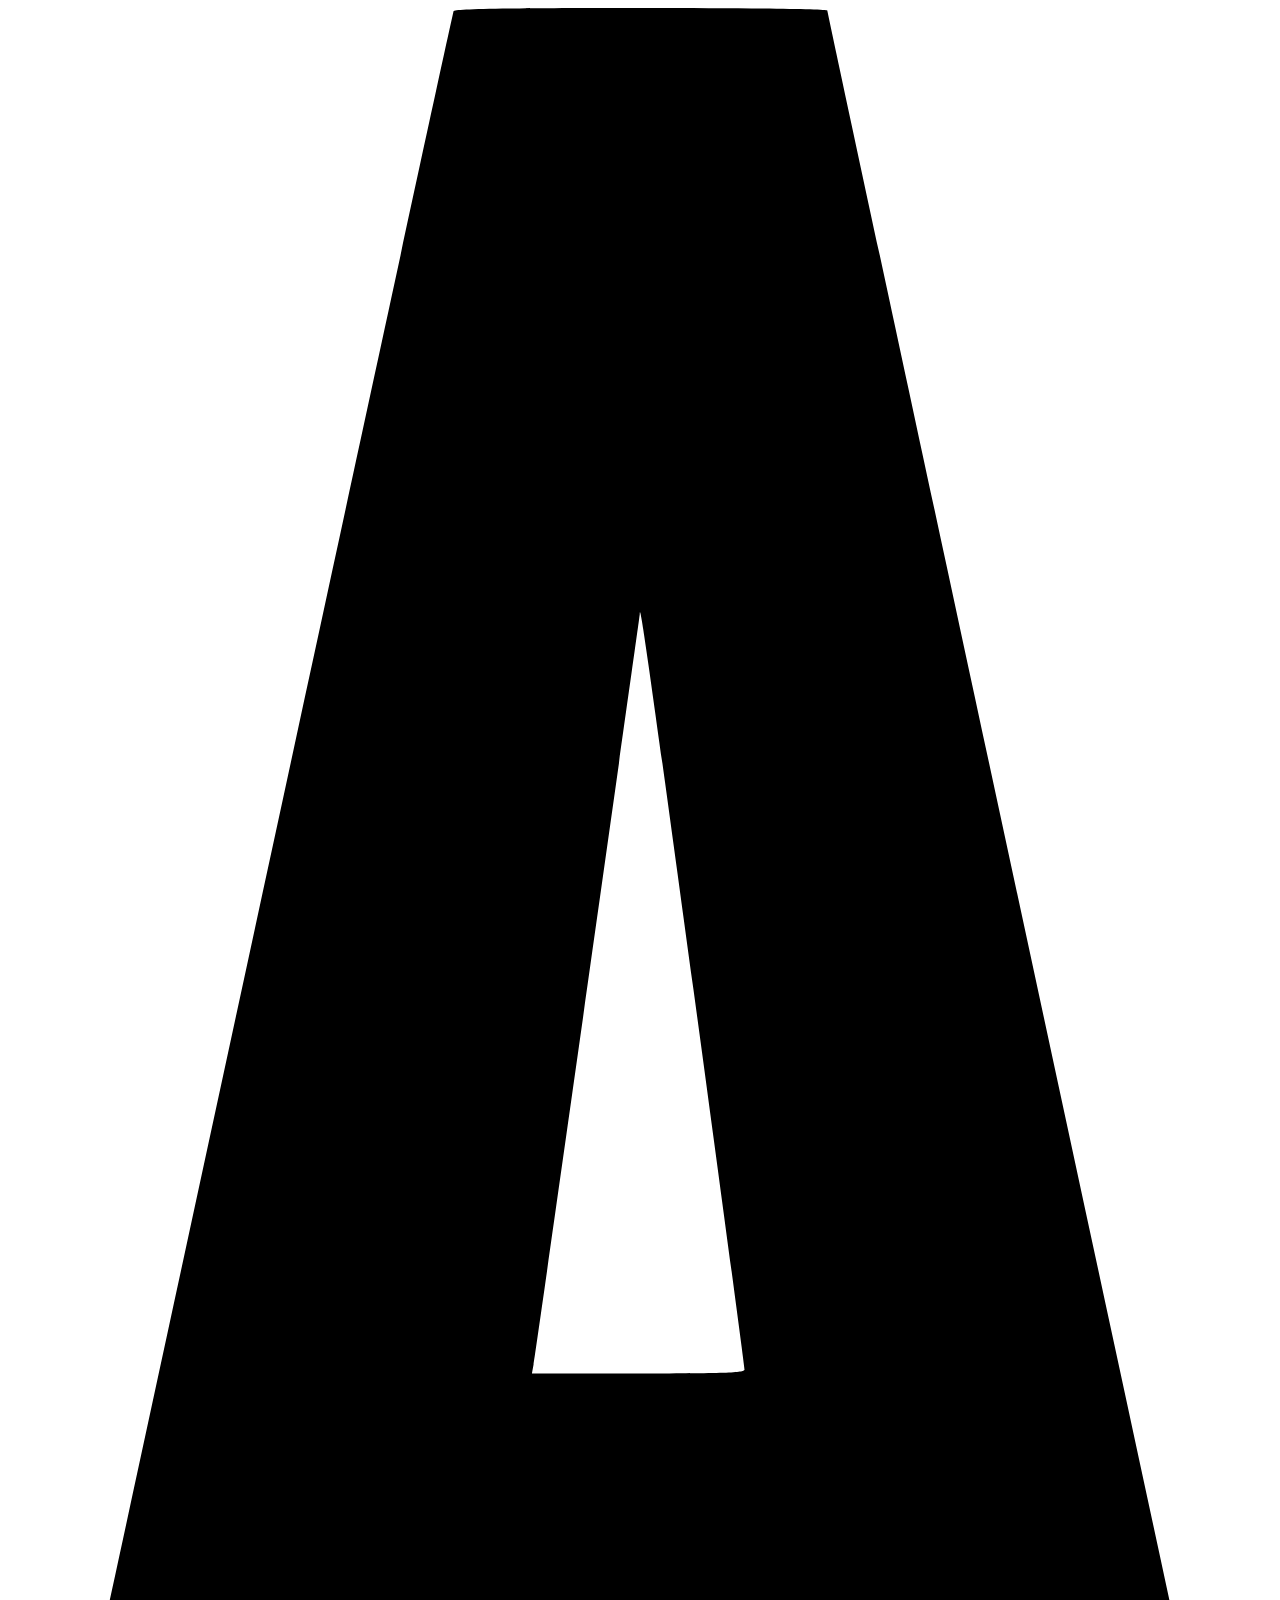
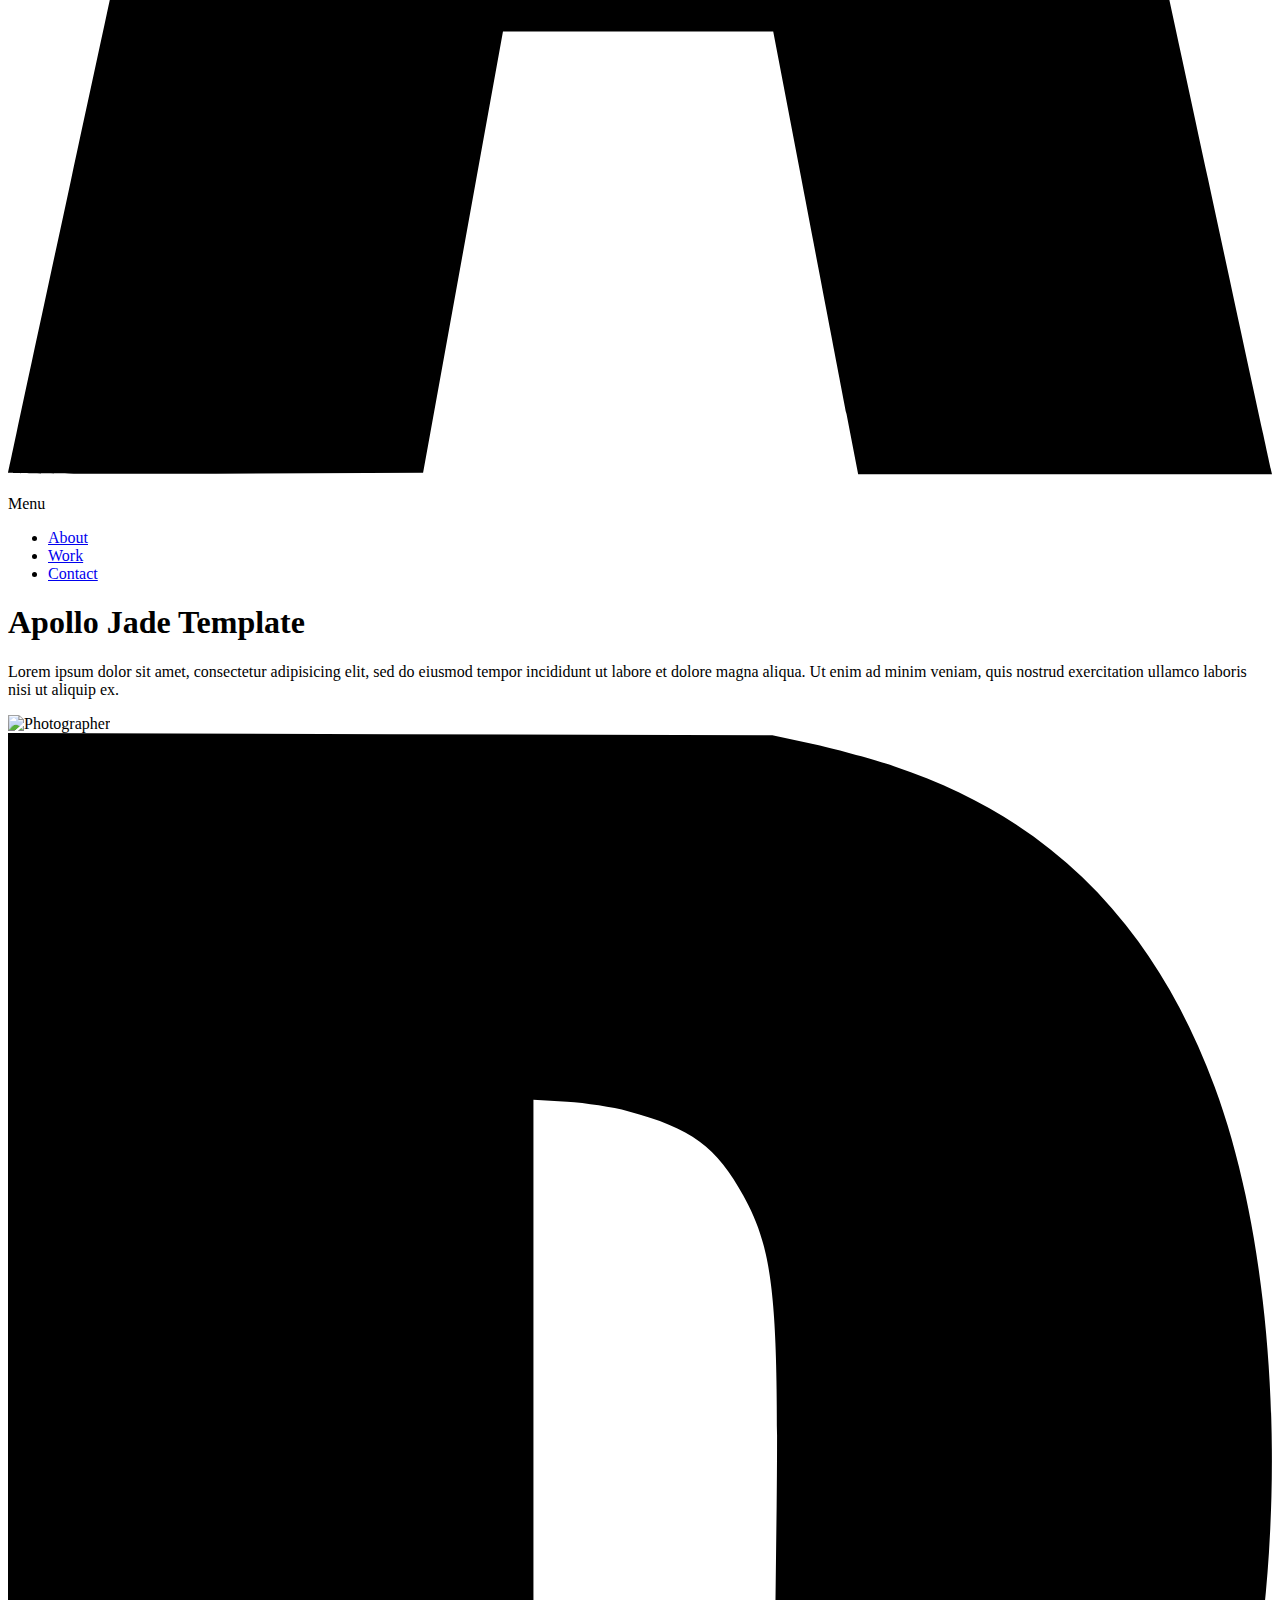
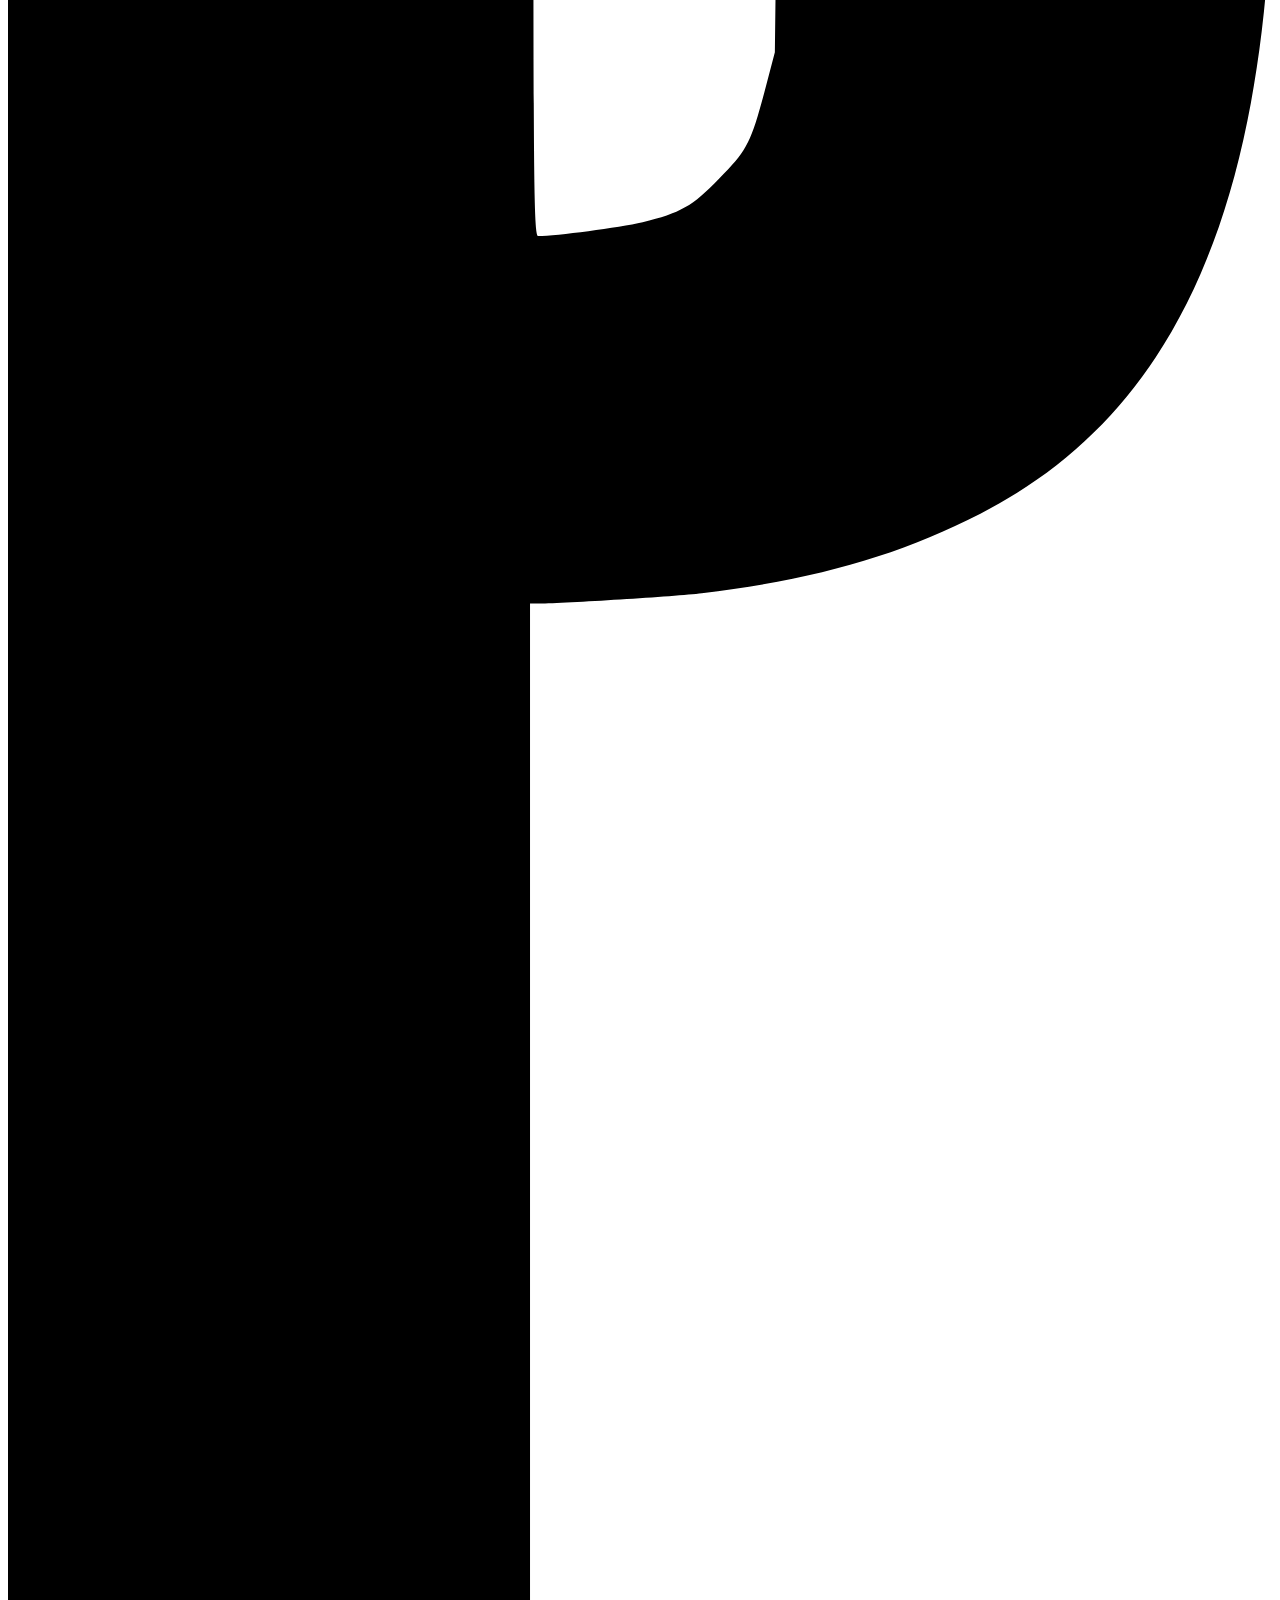
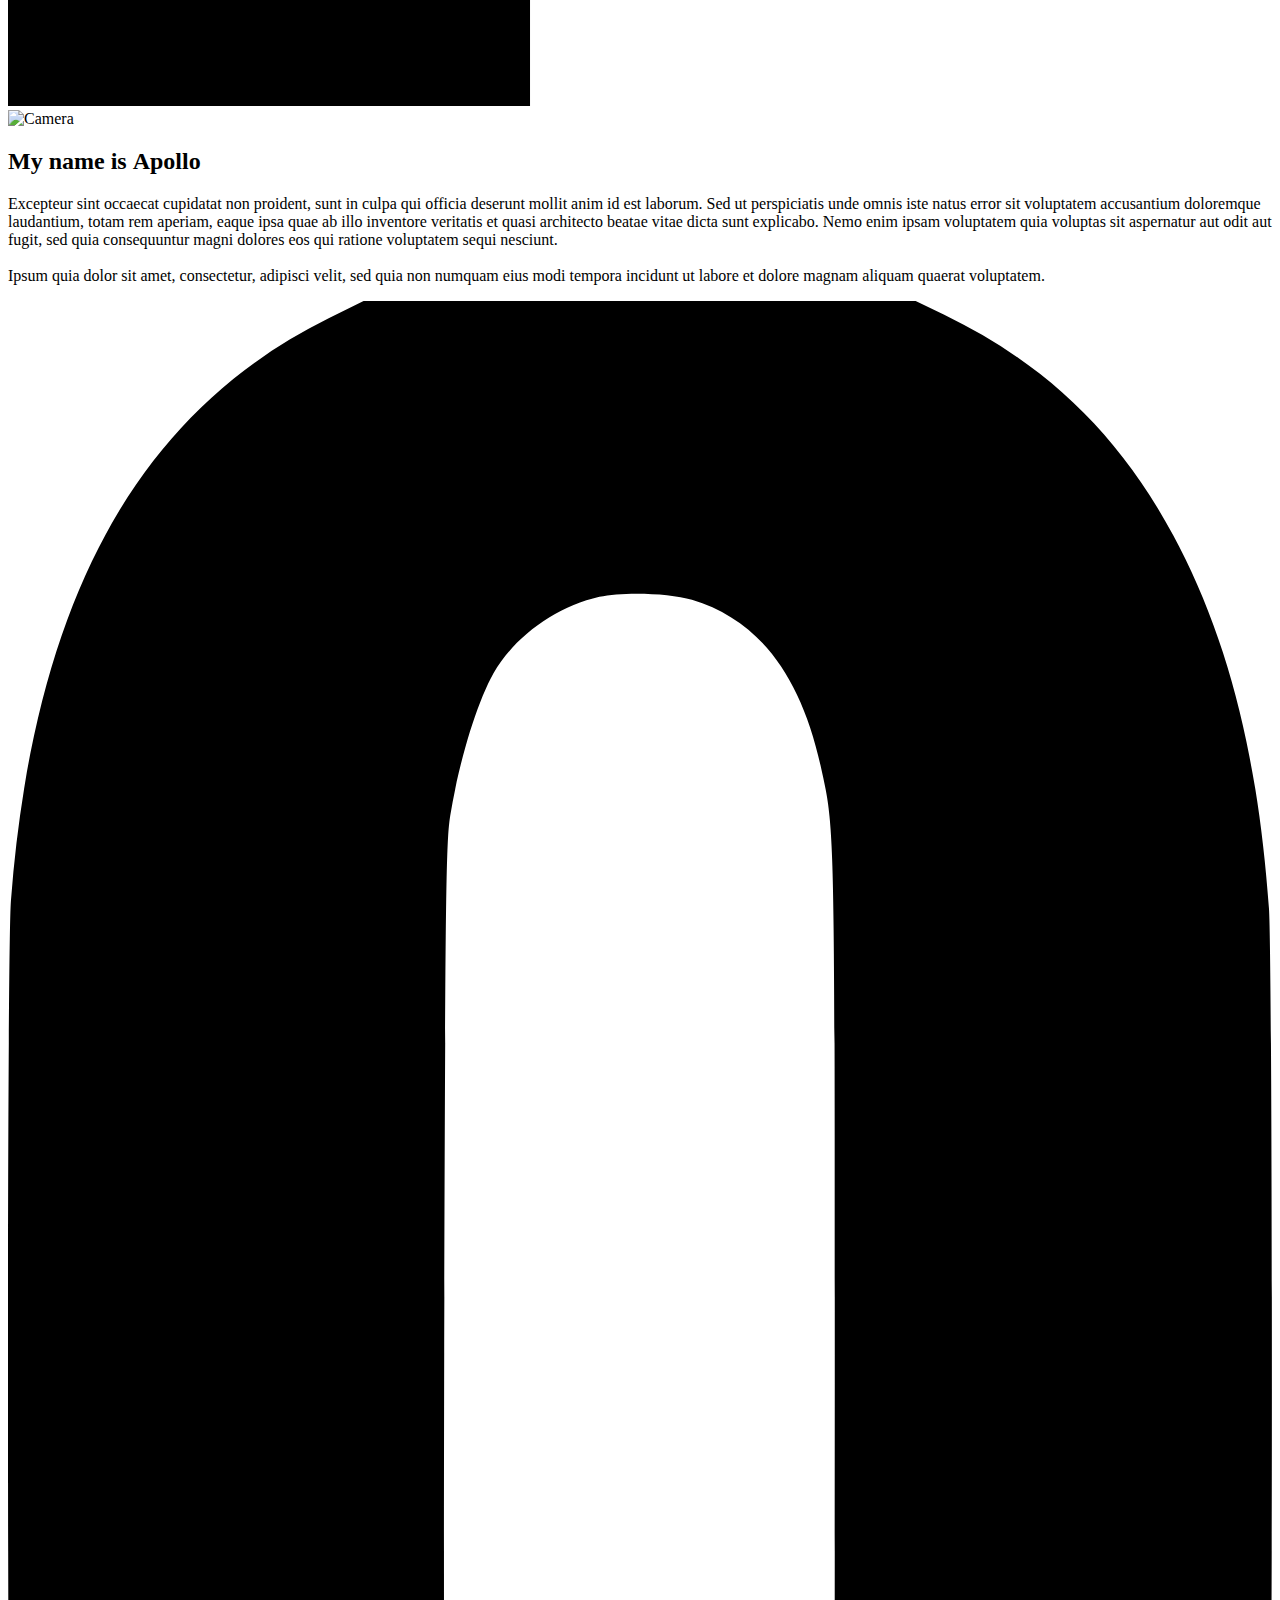
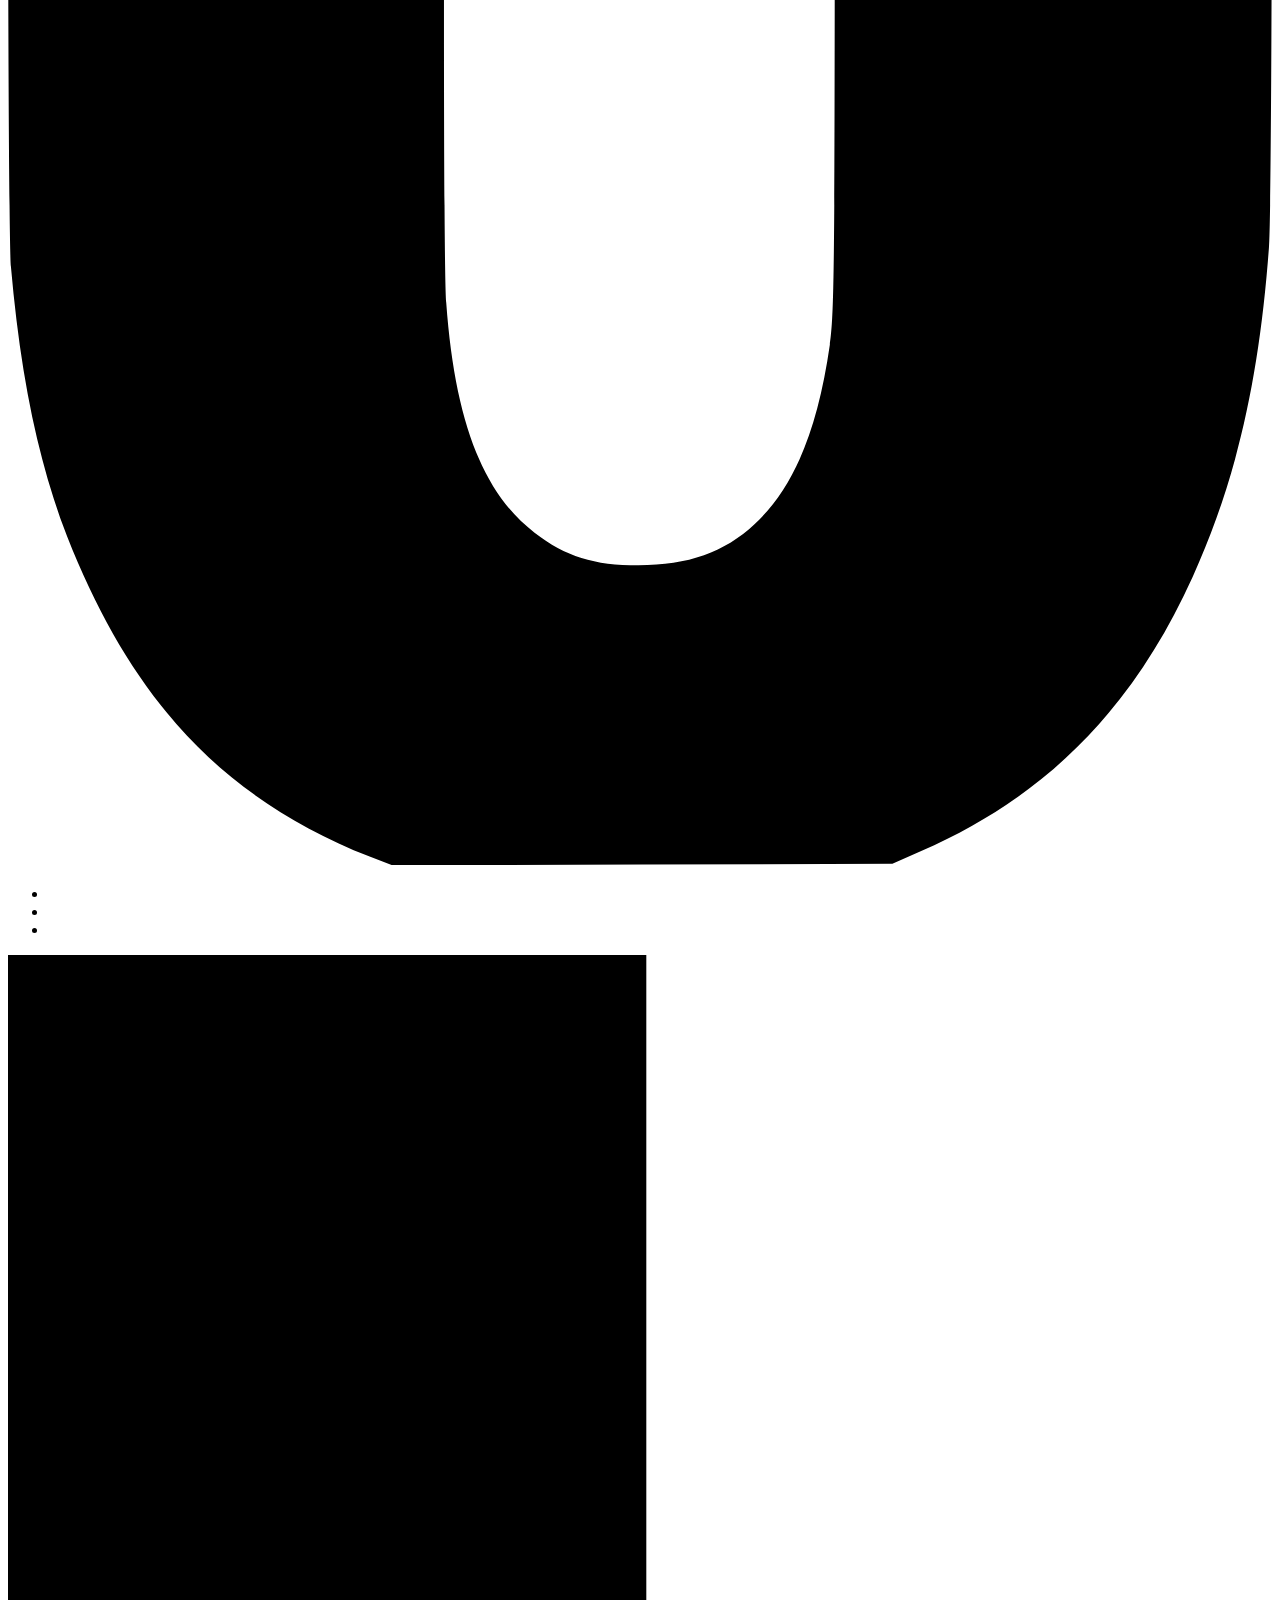
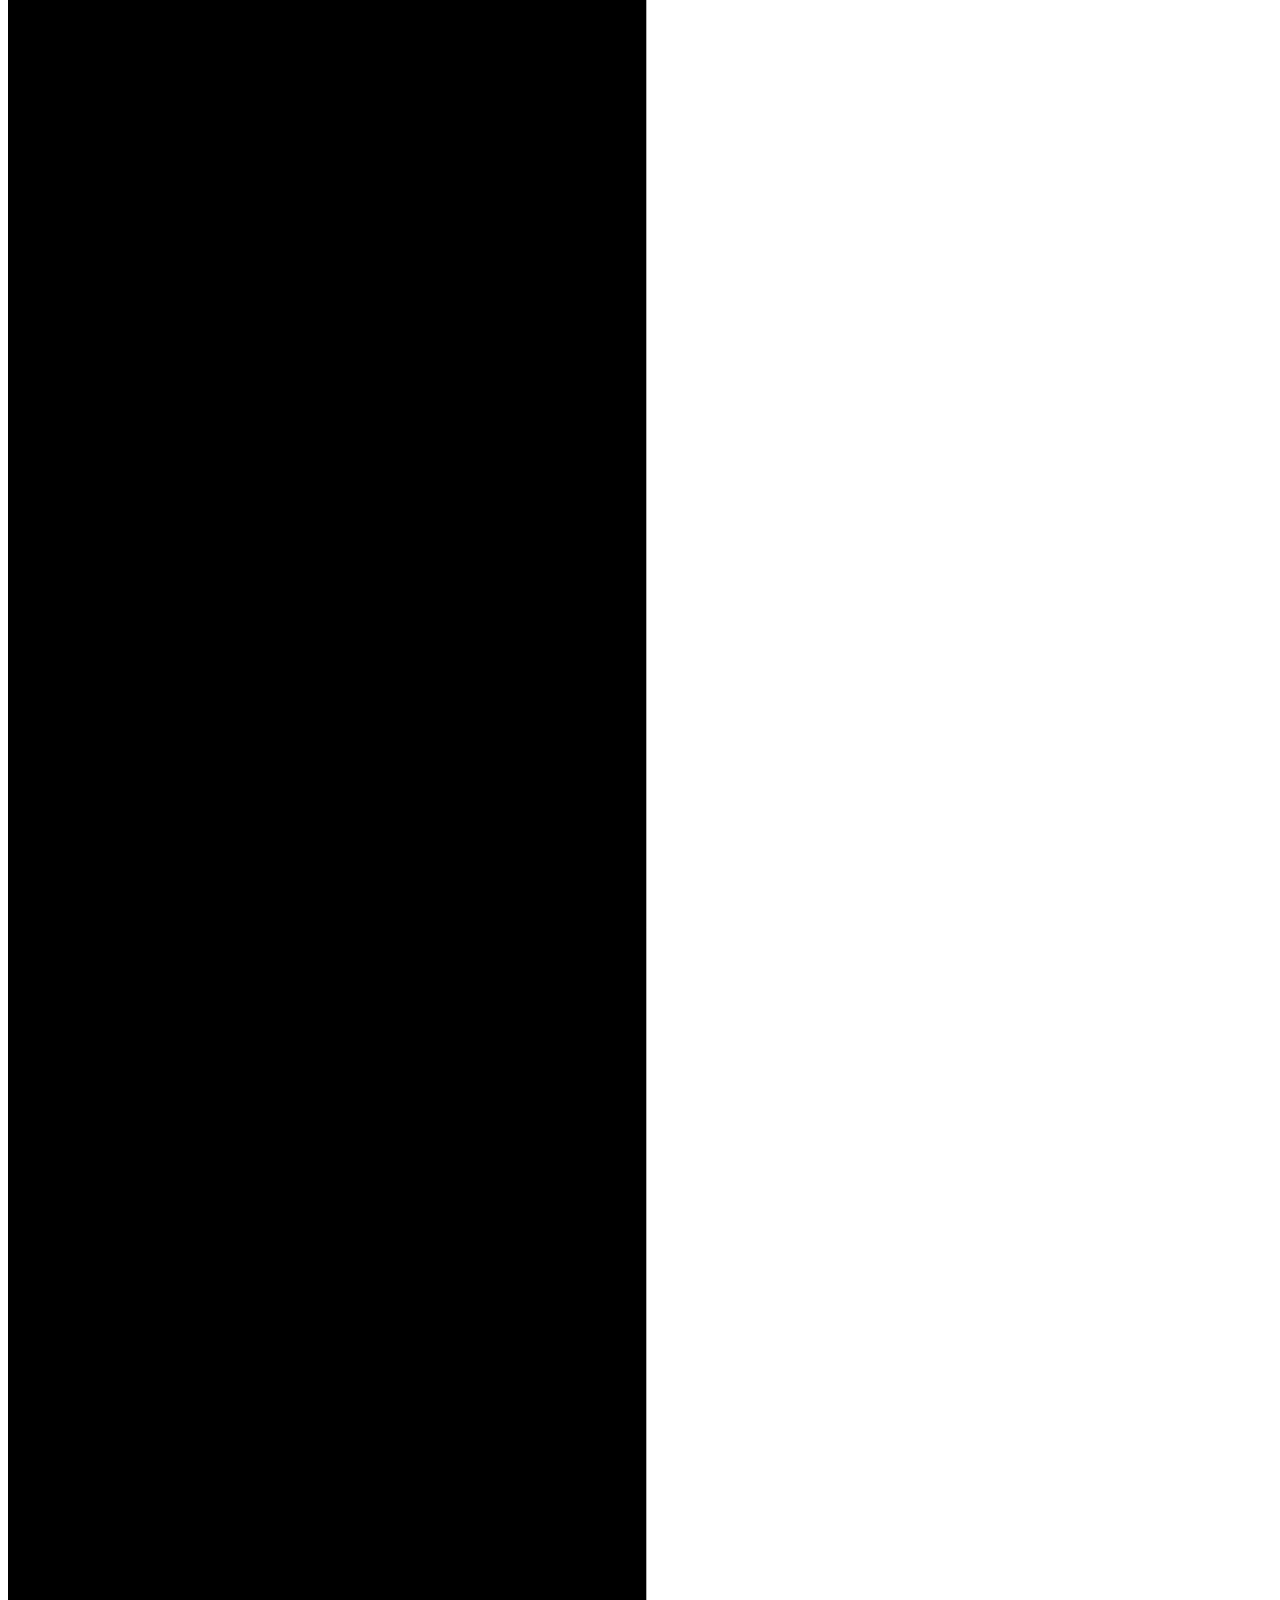
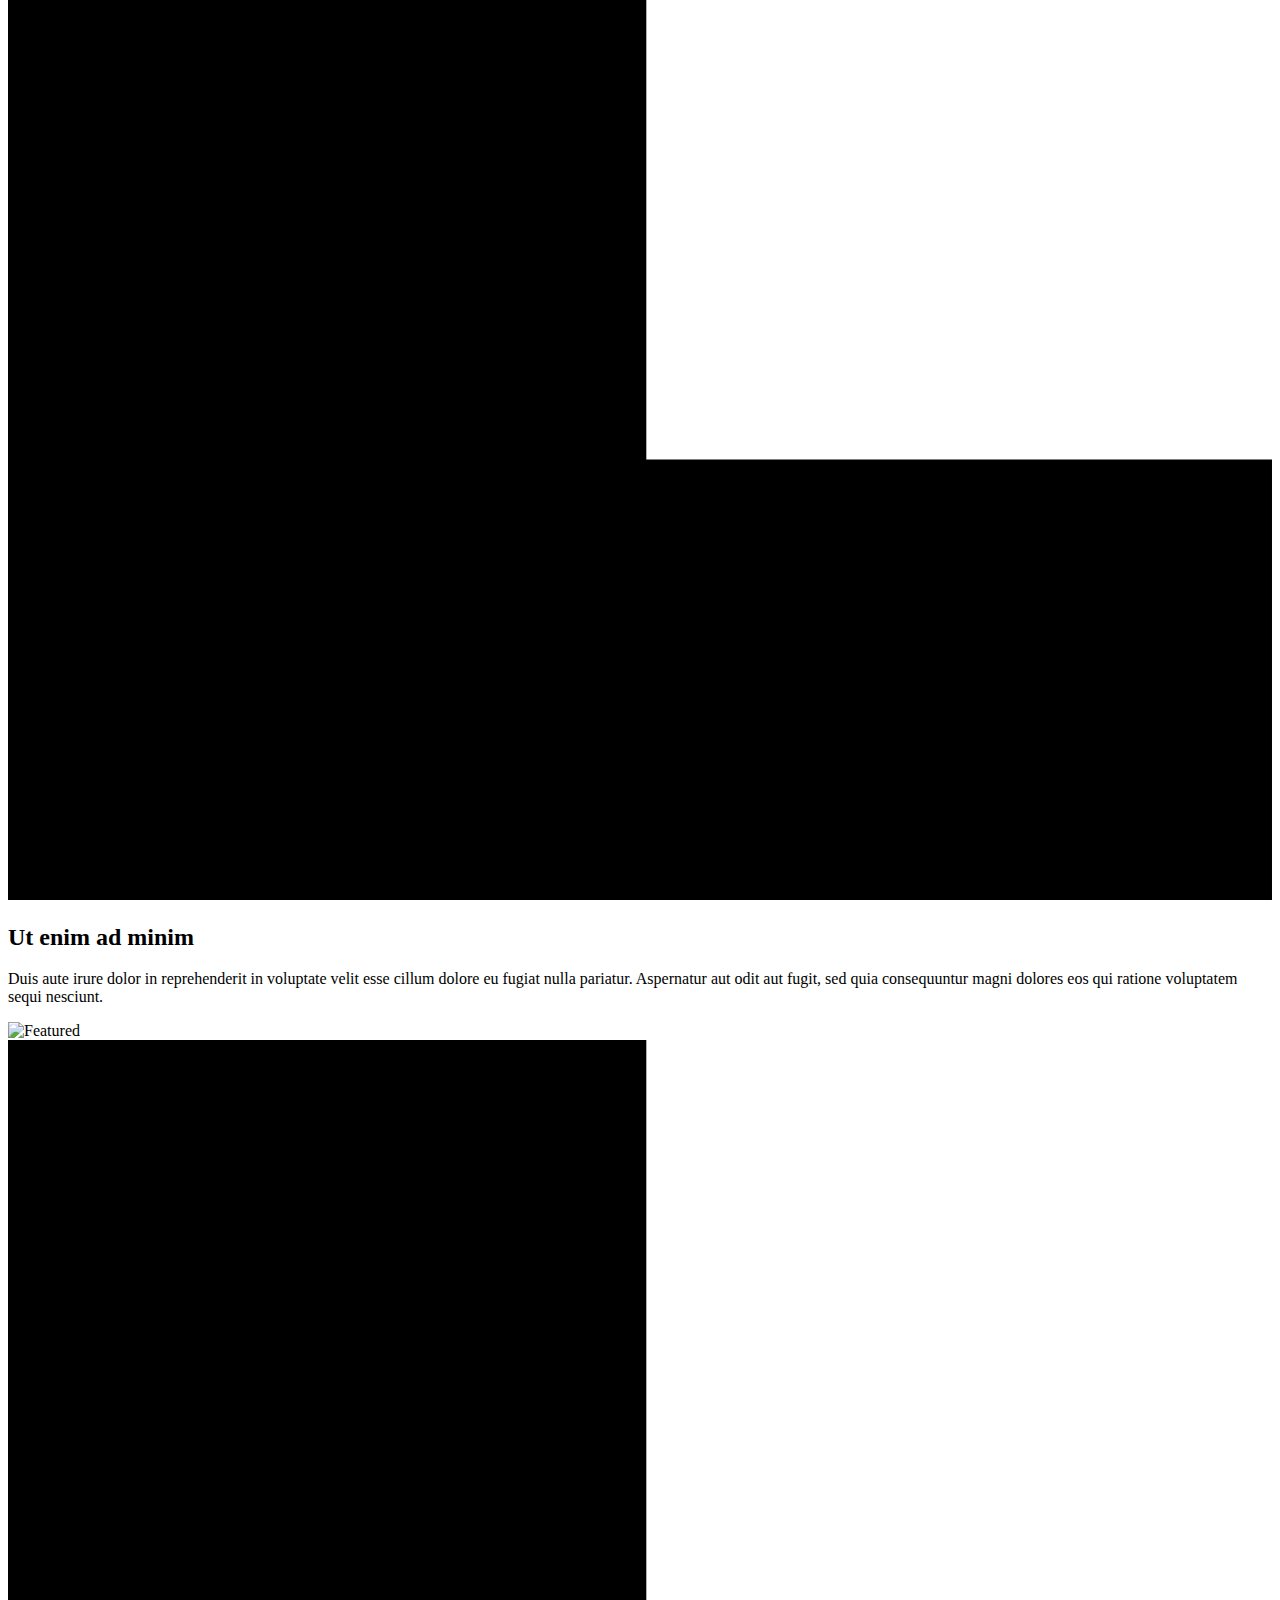
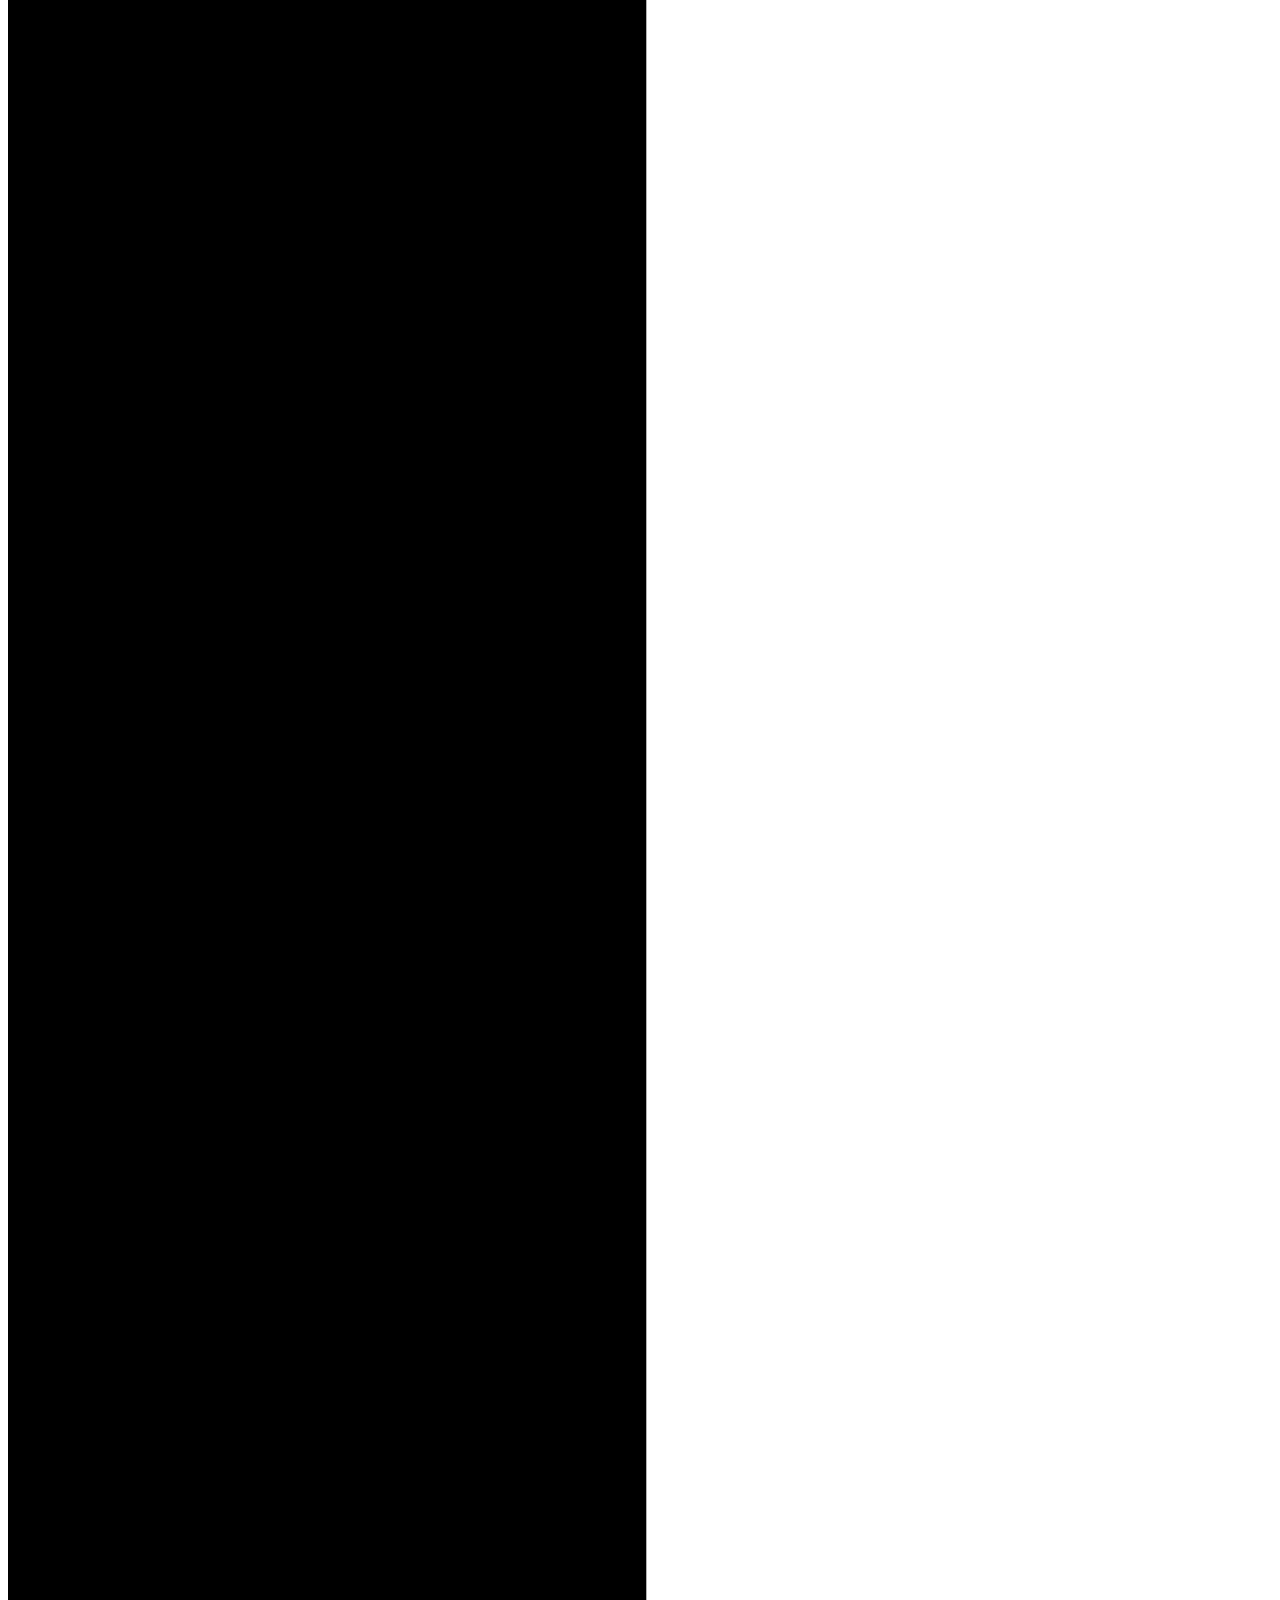
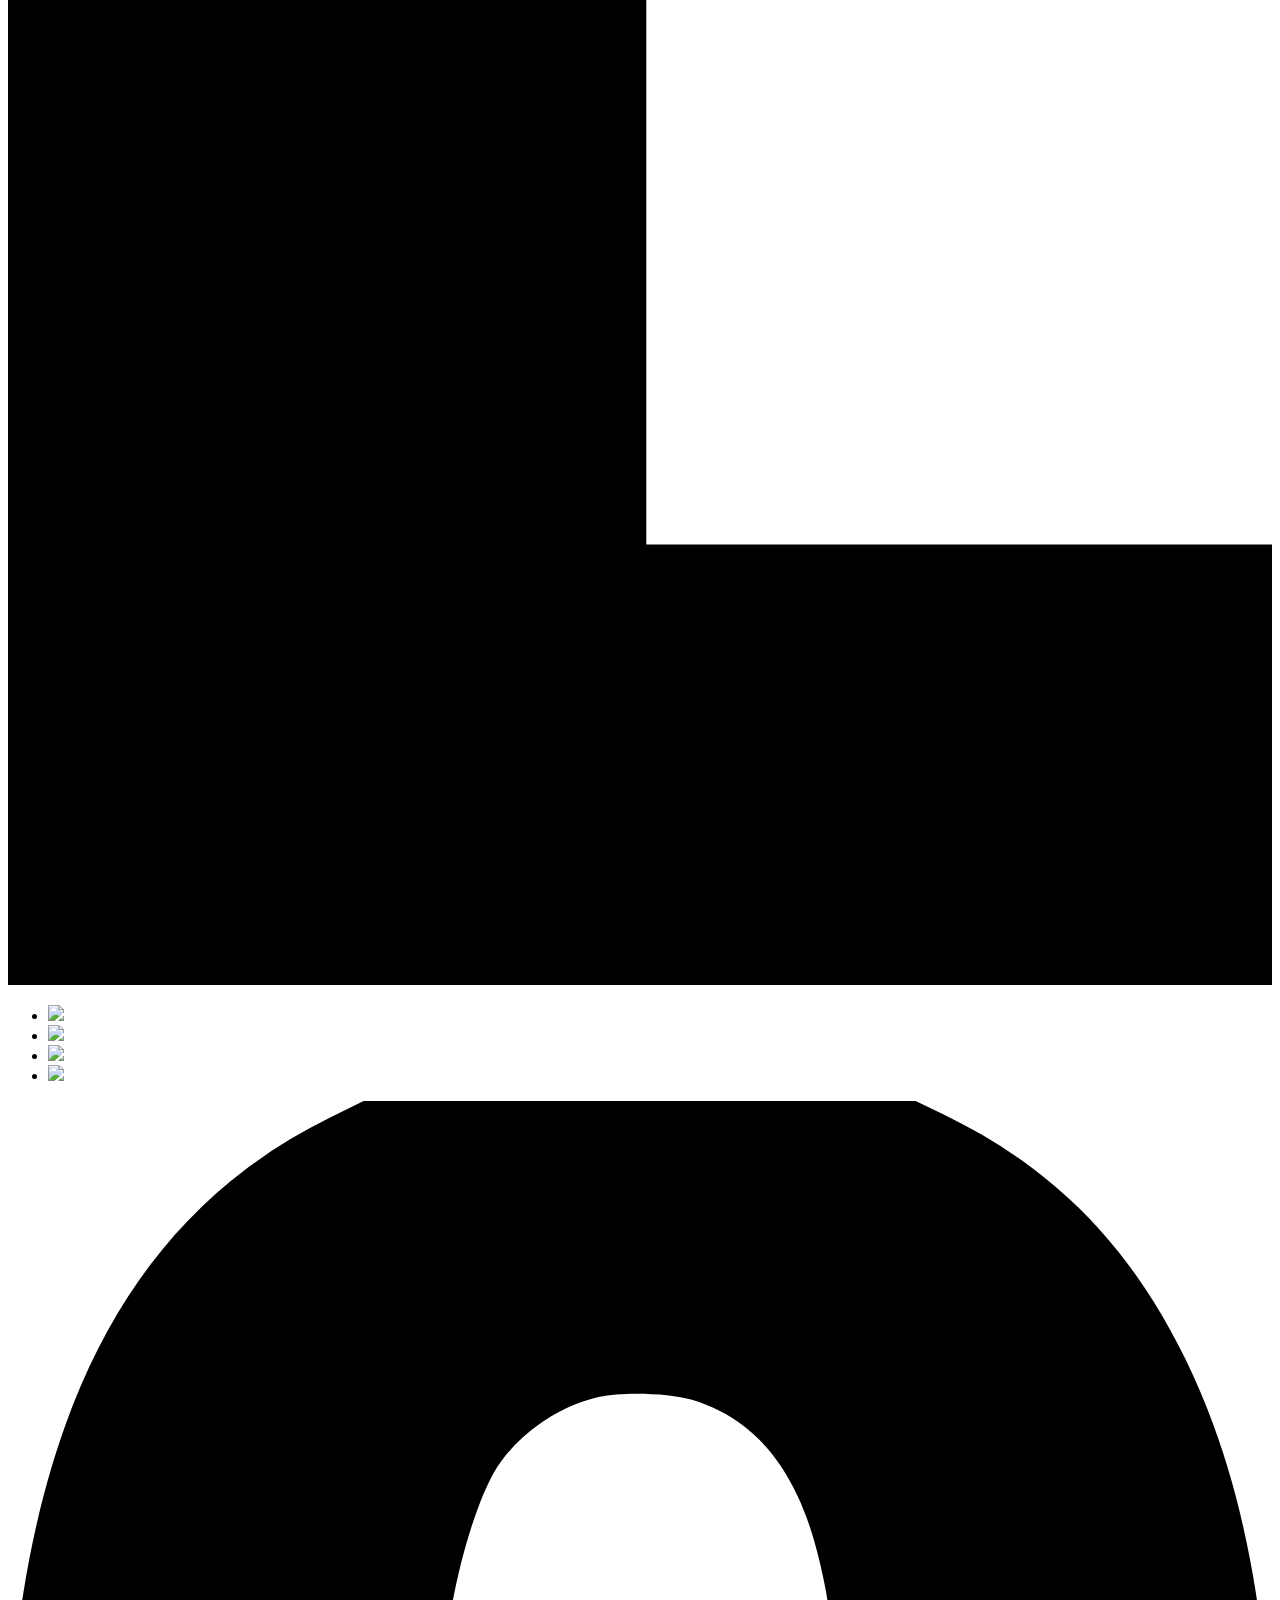
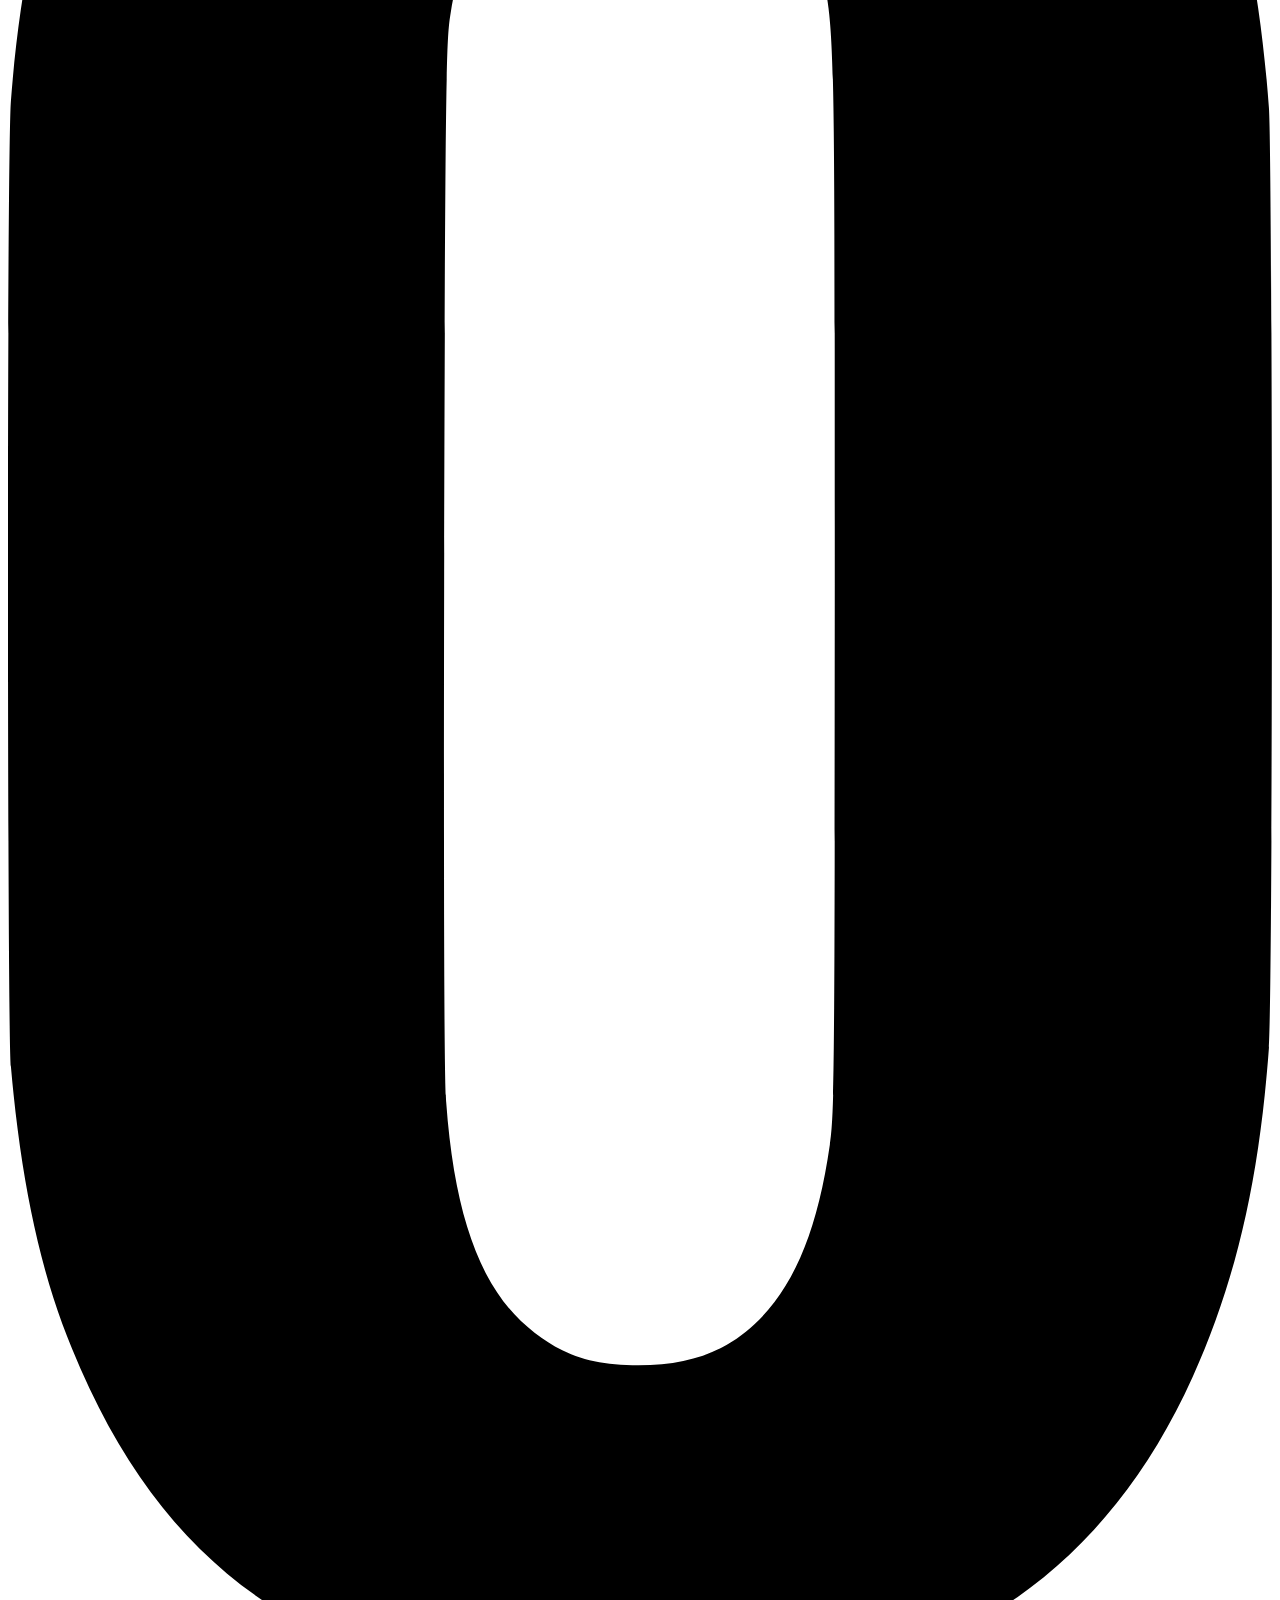
==== index.html @ 1ef811be "Add files via upload" ====
<!DOCTYPE html>
<html lang="en">
  <head>
    <title>Apollo</title>
    <meta charset="utf-8">
    <meta name="viewport" content="width=device-width, initial-scale=1">
    <meta http-equiv="X-UA-Compatible" content="IE=edge">
    <meta name="author" content="buckymaler.com">
    <link rel="stylesheet" href="assets/css/main.css">
  </head>
  <body>
    <section id="hero"><svg version="1.1" id="Layer_1" xmlns="http://www.w3.org/2000/svg" xmlns:xlink="http://www.w3.org/1999/xlink" x="0px" y="0px" viewBox="0 0 100 163.5" style="enable-background:new 0 0 100 163.5;" xml:space="preserve">
<g transform="translate(0.000000,749.000000) scale(0.100000,-0.100000)">
	<path d="M352.5,7487.4C351.4,7484.3,0,5858.4,0,5856.4c0-0.7,74-0.9,164.1-0.7l164.3,0.7l31.6,174.6l31.6,174.6h106.9h106.9l24.4-127.7c13.5-70.3,28.6-149.1,33.6-175l9.2-47.6h163.5H1000l-1.1,4.8c-2.8,11.1-350.7,1626.1-350.7,1627.9c0,1.1-61.1,2-147.3,2C384.8,7490,353.1,7489.3,352.5,7487.4z M542.3,6713.5c22.3-163.5,40.4-298.8,40.4-300.5c0-2.8-10.7-3.3-84-3.3h-84.2l1.3,7.2c2.2,12.7,84,590.8,84,593.4C499.8,7022.7,507,6971.7,542.3,6713.5z"/>
</g>
</svg>
      <header>
        <div class="nav-toggle">
          <p>Menu</p><span></span>
        </div>
        <ul class="nav">
          <li><a href="#about">About</a></li>
          <li><a href="#full-slide">Work</a></li>
          <li><a href="#contact">Contact</a></li>
        </ul>
      </header>
      <div class="wrapper">
        <div class="welcome">
          <h1><strong>Apollo</strong> Jade Template</h1>
          <p>Lorem ipsum dolor sit amet, consectetur adipisicing elit, sed do eiusmod tempor incididunt ut labore et dolore magna aliqua. Ut enim ad minim veniam, quis nostrud exercitation ullamco laboris nisi ut aliquip ex.</p>
        </div>
        <div class="photographer"><img src="assets/img/hero.png" alt="Photographer"></div>
      </div>
    </section>
    <section id="about"><svg version="1.1" id="Layer_1" xmlns="http://www.w3.org/2000/svg" xmlns:xlink="http://www.w3.org/1999/xlink" x="0px" y="0px" viewBox="0 0 100 203.6" style="enable-background:new 0 0 100 203.6;" xml:space="preserve">
<g transform="translate(0.000000,749.000000) scale(0.100000,-0.100000)">
	<path d="M0,6471.9V5454.2h206.5h206.5v436.2v436.2h7.6c19.8,0.3,107.9,5.7,128.3,8.2c90.2,10.9,154.9,29.4,220.4,62.8c141.1,72.6,213.3,213.3,228.3,444.1c8.7,135.3-7.3,272.3-42.9,368.3c-48.6,130.5-131,212.8-253.8,253.8c-15.5,5.2-43.5,12.8-62.2,17.1l-34,7.3l-302.2,0.8L0,7490V6471.9z M490.5,7190.8c51.1-13.6,71.2-28.8,92.9-69.8c22.3-41.9,26.4-81.5,24.7-243.2l-1.4-115l-8.4-32.1c-10.9-40.5-13.6-45.4-35.6-67.9c-21.2-22-30.7-27.4-60.6-34.5c-18.8-4.3-68.2-10.9-82.6-10.9c-3.3,0-3.8,44-3.8,291.1v291.3l26.6-1.6C456.8,7197.3,478.6,7194,490.5,7190.8z"/>
</g>
</svg>
      <div class="wrapper">
        <div class="camera"><img src="assets/img/camera.png" alt="Camera"></div>
        <div class="blurb">
          <h2>My name is <strong>Apollo</strong></h2>
          <p>Excepteur sint occaecat cupidatat non proident, sunt in culpa qui officia deserunt mollit anim id est laborum. Sed ut perspiciatis unde omnis iste natus error sit voluptatem accusantium doloremque laudantium, totam rem aperiam, eaque ipsa quae ab illo inventore veritatis et quasi architecto beatae vitae dicta sunt explicabo. Nemo enim ipsam voluptatem quia voluptas sit aspernatur aut odit aut fugit, sed quia consequuntur magni dolores eos qui ratione voluptatem sequi nesciunt.<br><br>Ipsum quia dolor sit amet, consectetur, adipisci velit, sed quia non numquam eius modi tempora incidunt ut labore et dolore magnam aliquam quaerat voluptatem.</p>
          <div class="social"><a href="#"><i class="icon-facebook"></i></a><a href="#"><i class="icon-instagram"></i></a><a href="#"><i class="icon-twitter"></i></a><a href="#"><i class="icon-pinterest-p"></i></a></div>
        </div>
      </div>
    </section>
    <section id="full-slide"><svg version="1.1" id="Layer_1" xmlns="http://www.w3.org/2000/svg" xmlns:xlink="http://www.w3.org/1999/xlink" x="0px" y="0px" viewBox="0 0 100 171.2" style="enable-background:new 0 0 100 171.2;" xml:space="preserve">
<g transform="translate(0.000000,750.000000) scale(0.100000,-0.100000)">
	<path d="M253.7,7486.3c-151.6-74.7-233.3-224.4-251.4-460.9c-3.2-41.5-3-726.7,0-763.9c7.5-86.3,21.9-155.7,44.5-213.7c51.4-130.6,124.4-207.8,239.3-253.2l17.8-6.8l197.9,0.5l197.9,0.7l22.8,10c98.4,42.7,167.6,112.8,214.8,217.1c34.2,75.6,52.5,154.8,60.3,260.3c3.2,42,3,700.9,0,743.1c-8.2,113.2-29.2,200.4-66,276.2c-44.1,90.4-104.6,151.6-190.9,193.4l-22.8,11H499.8H281.5L253.7,7486.3zM541.1,7263.7c52.3-15.8,85.6-58.7,101.8-131.3c11.4-51.6,11.2-43.8,11.2-488.6c0-384-0.2-418.7-3.9-444.3c-9.8-68.3-28.5-112.8-59.4-141.8c-24-22.4-52.5-32.6-92-32.6c-35.2,0-57.5,6.8-82.2,25.8c-40.9,30.8-63.2,89-69.9,182c-1.6,21.7-2.1,171.2-1.6,434.9c0.9,362.1,1.4,404.1,4.8,425.1c7.1,43.4,21,89,34.2,112.6c16.4,28.8,49.5,52.7,83.8,60.5C486.3,7270.1,523.3,7269,541.1,7263.7z"/>
</g>
</svg>
      <ul class="banner">
        <li class="active"></li>
        <li></li>
        <li></li>
      </ul><i class="icon-chevron-thin-left prev"></i><i class="icon-chevron-thin-right next"></i>
    </section>
    <section id="featured"><svg version="1.1" id="Layer_1" xmlns="http://www.w3.org/2000/svg" xmlns:xlink="http://www.w3.org/1999/xlink" x="0px" y="0px" viewBox="0 0 100 248.8" style="enable-background:new 0 0 100 248.8;" xml:space="preserve">
<g transform="translate(0.000000,749.000000) scale(0.100000,-0.100000)">
	<path d="M0,6245.8V5001.6h500h500V5176v174.4H752.5H505v1069.8V7490H252.5H0V6245.8z"/>
</g>
</svg>
      <div class="wrapper">
        <div class="blurb">
          <h2><strong>Ut enim</strong> ad minim</h2>
          <p>Duis aute irure dolor in reprehenderit in voluptate velit esse cillum dolore eu fugiat nulla pariatur. Aspernatur aut odit aut fugit, sed quia consequuntur magni dolores eos qui ratione voluptatem sequi nesciunt.</p>
        </div>
        <div class="featured"><img src="assets/img/featured.jpg" alt="Featured"></div>
      </div>
    </section>
    <section id="three-slide"><svg version="1.1" id="Layer_1" xmlns="http://www.w3.org/2000/svg" xmlns:xlink="http://www.w3.org/1999/xlink" x="0px" y="0px" viewBox="0 0 100 248.8" style="enable-background:new 0 0 100 248.8;" xml:space="preserve">
<g transform="translate(0.000000,749.000000) scale(0.100000,-0.100000)">
	<path d="M0,6245.8V5001.6h500h500V5176v174.4H752.5H505v1069.8V7490H252.5H0V6245.8z"/>
</g>
</svg>
      <div class="wrapper">
        <ul class="slider">
          <li class="back"><img src="assets/img/three-slide/thumb-1.jpg"></li>
          <li class="current"><img src="assets/img/three-slide/thumb-2.jpg"></li>
          <li class="front"><img src="assets/img/three-slide/thumb-3.jpg"></li>
          <li><img src="assets/img/three-slide/thumb-4.jpg"></li>
        </ul>
      </div><i class="icon-chevron-thin-left prev"></i><i class="icon-chevron-thin-right next"></i>
    </section>
    <section id="contact"><svg version="1.1" id="Layer_1" xmlns="http://www.w3.org/2000/svg" xmlns:xlink="http://www.w3.org/1999/xlink" x="0px" y="0px" viewBox="0 0 100 171.2" style="enable-background:new 0 0 100 171.2;" xml:space="preserve">
<g transform="translate(0.000000,750.000000) scale(0.100000,-0.100000)">
	<path d="M253.7,7486.3c-151.6-74.7-233.3-224.4-251.4-460.9c-3.2-41.5-3-726.7,0-763.9c7.5-86.3,21.9-155.7,44.5-213.7c51.4-130.6,124.4-207.8,239.3-253.2l17.8-6.8l197.9,0.5l197.9,0.7l22.8,10c98.4,42.7,167.6,112.8,214.8,217.1c34.2,75.6,52.5,154.8,60.3,260.3c3.2,42,3,700.9,0,743.1c-8.2,113.2-29.2,200.4-66,276.2c-44.1,90.4-104.6,151.6-190.9,193.4l-22.8,11H499.8H281.5L253.7,7486.3zM541.1,7263.7c52.3-15.8,85.6-58.7,101.8-131.3c11.4-51.6,11.2-43.8,11.2-488.6c0-384-0.2-418.7-3.9-444.3c-9.8-68.3-28.5-112.8-59.4-141.8c-24-22.4-52.5-32.6-92-32.6c-35.2,0-57.5,6.8-82.2,25.8c-40.9,30.8-63.2,89-69.9,182c-1.6,21.7-2.1,171.2-1.6,434.9c0.9,362.1,1.4,404.1,4.8,425.1c7.1,43.4,21,89,34.2,112.6c16.4,28.8,49.5,52.7,83.8,60.5C486.3,7270.1,523.3,7269,541.1,7263.7z"/>
</g>
</svg>
      <div class="wrapper">
        <div class="blurb">
          <h2><strong>Say</strong> Hello</h2>
          <p>Duis aute irure dolor in reprehenderit in voluptate velit esse cillum dolore eu fugiat nulla pariatur. Aspernatur aut odit aut fugit, sed quia consequuntur magni dolores eos qui ratione voluptatem sequi nesciunt.</p>
        </div>
        <form>
          <input type="email" placeholder="Your Email">
          <input type="text" placeholder="Subject">
          <textarea placeholder="Message"></textarea>
          <input type="submit" value="Send Message">
        </form>
      </div>
      <p class="copyright">&copy; Apollo 2016</p>
    </section>
    <script src="https://ajax.googleapis.com/ajax/libs/jquery/2.2.4/jquery.min.js"></script>
    <script>window.jQuery || document.write('<script src="assets/js/vendor/jquery-2.2.4.min.js"><\/script>')</script>
    <script src="assets/js/functions-min.js"></script>
  </body>
</html>
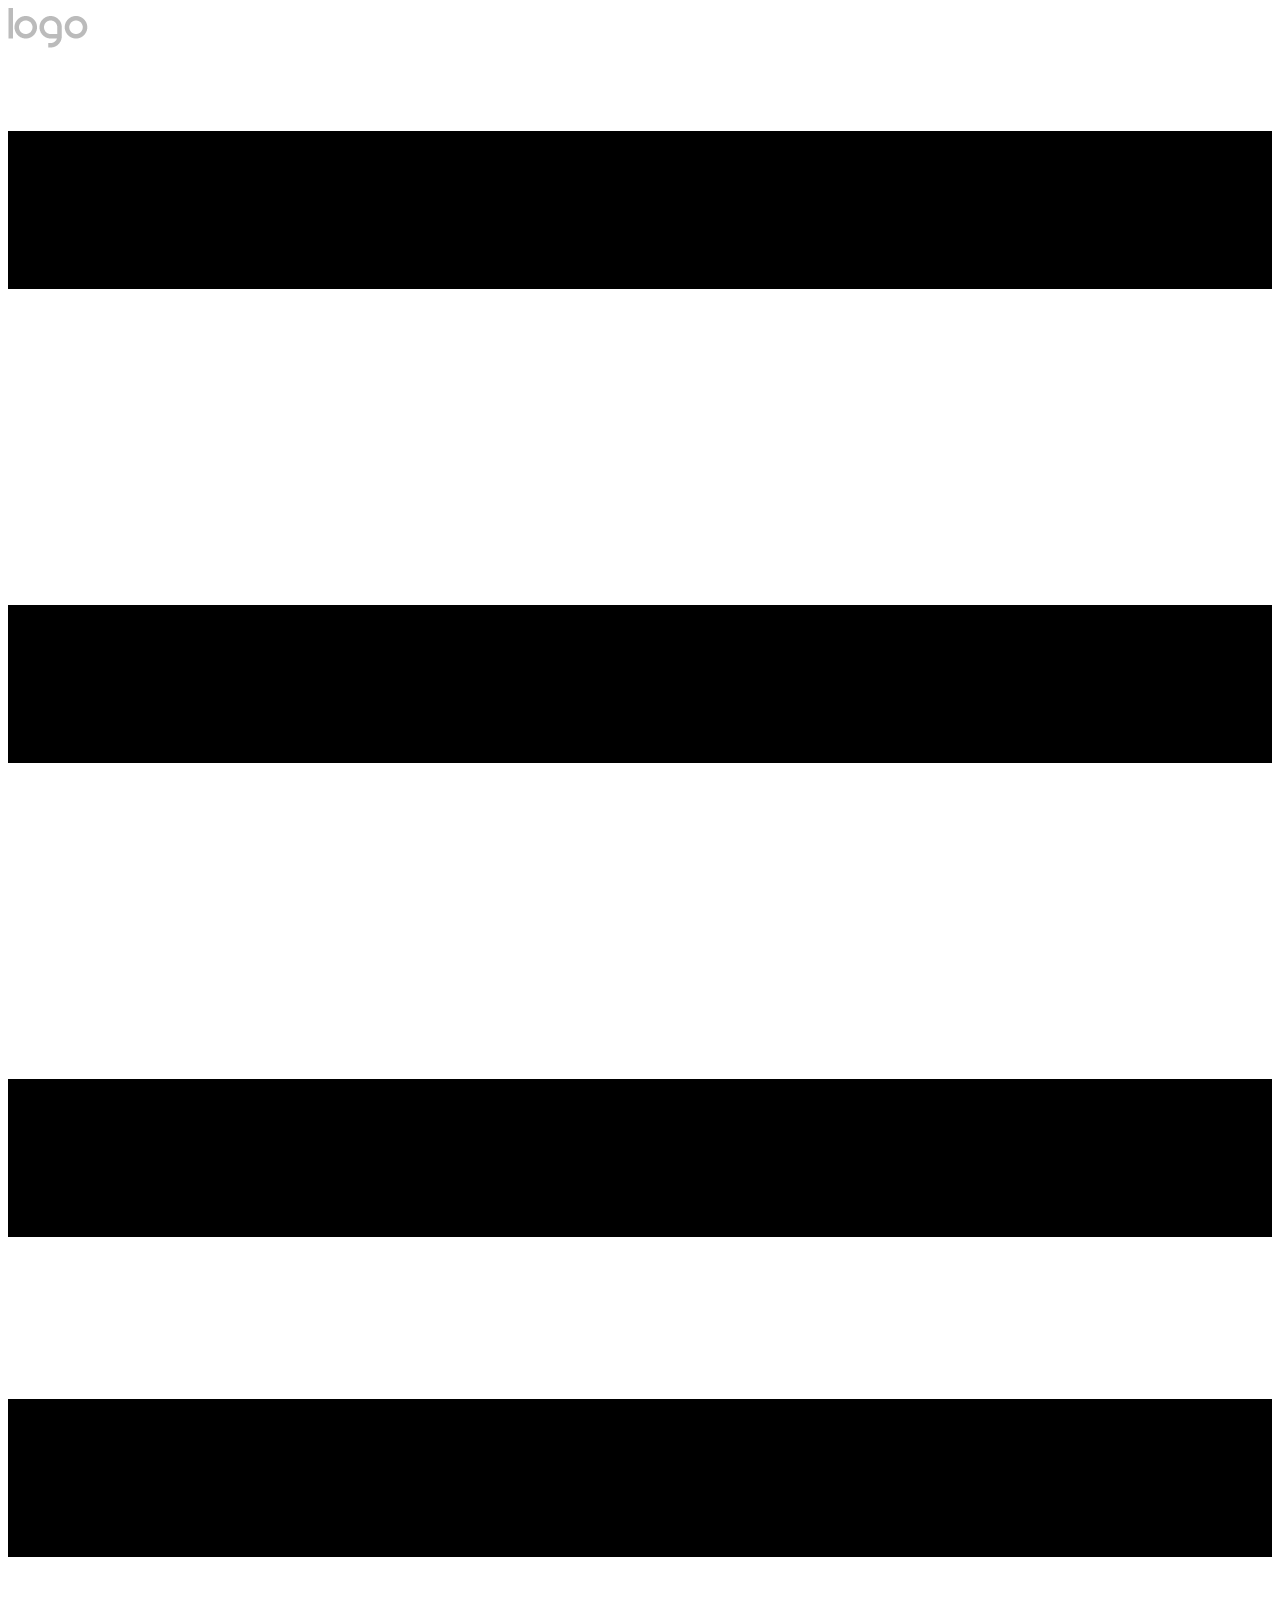
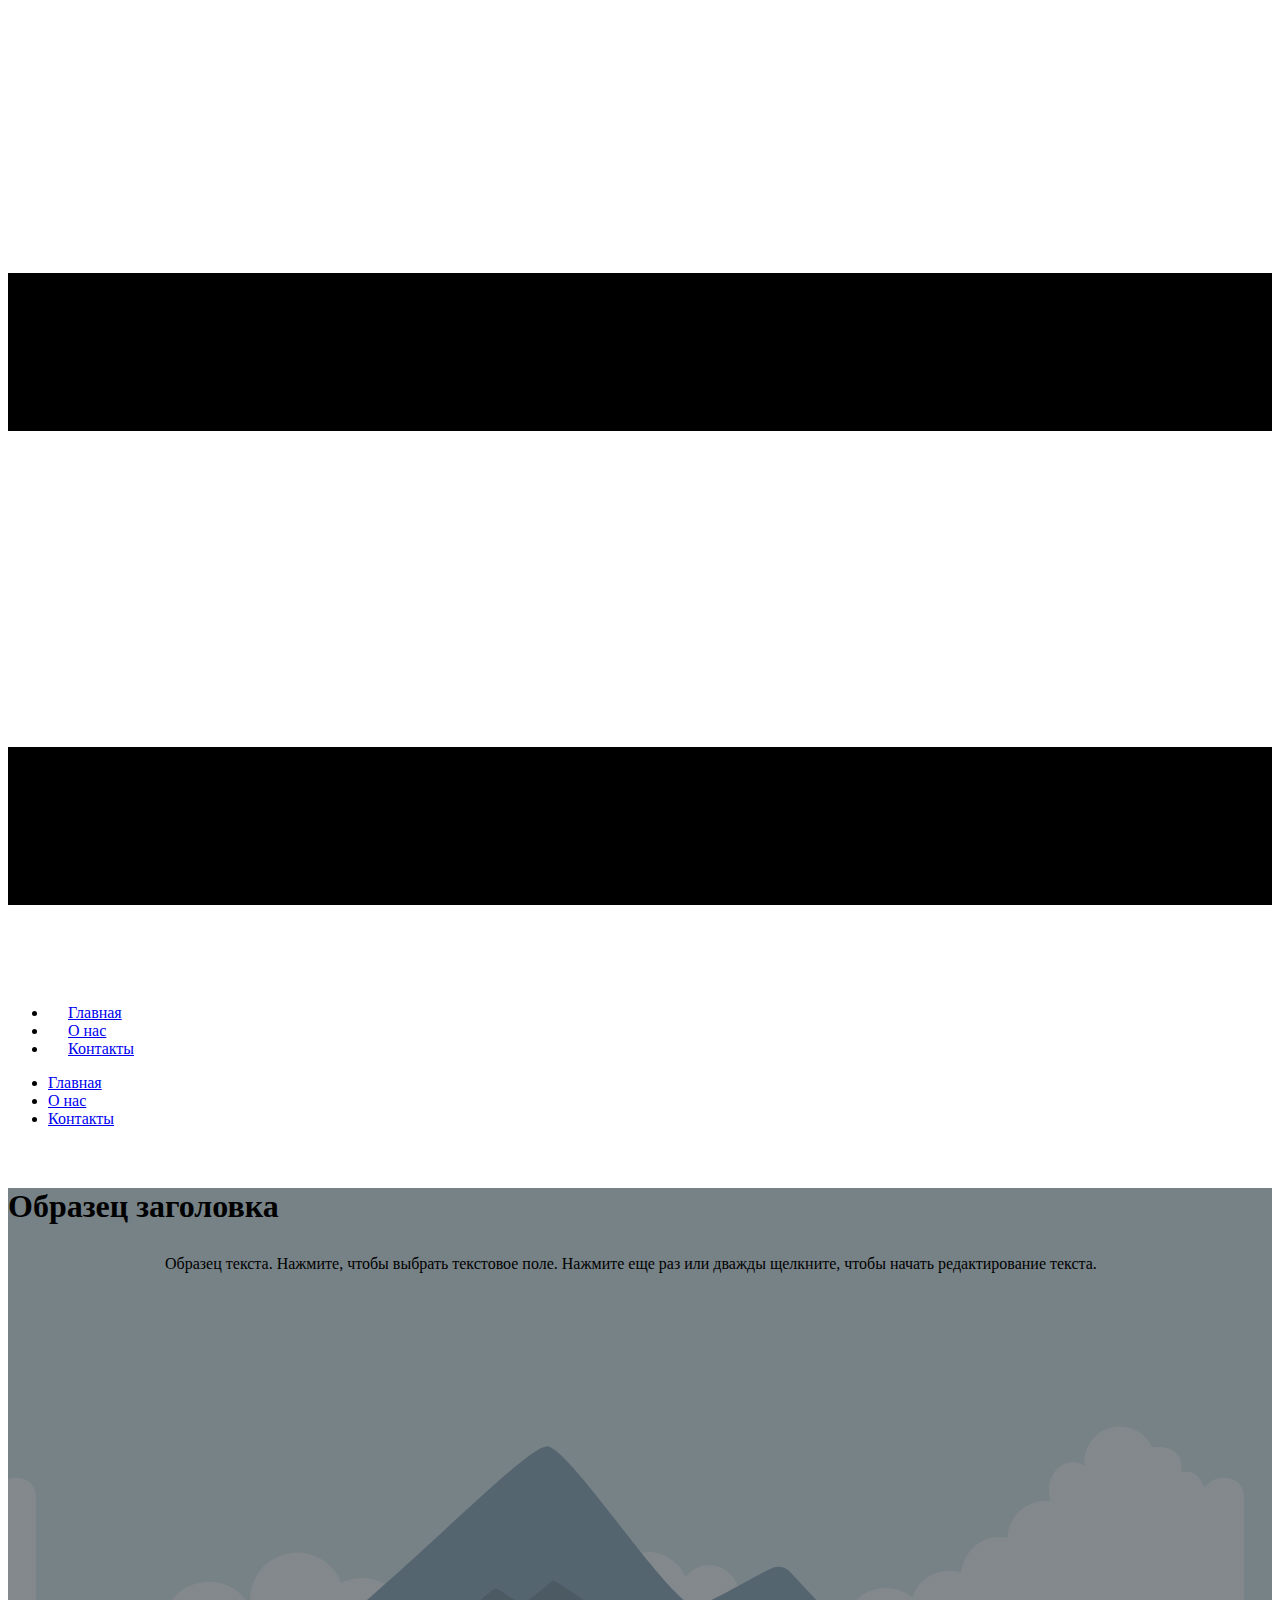
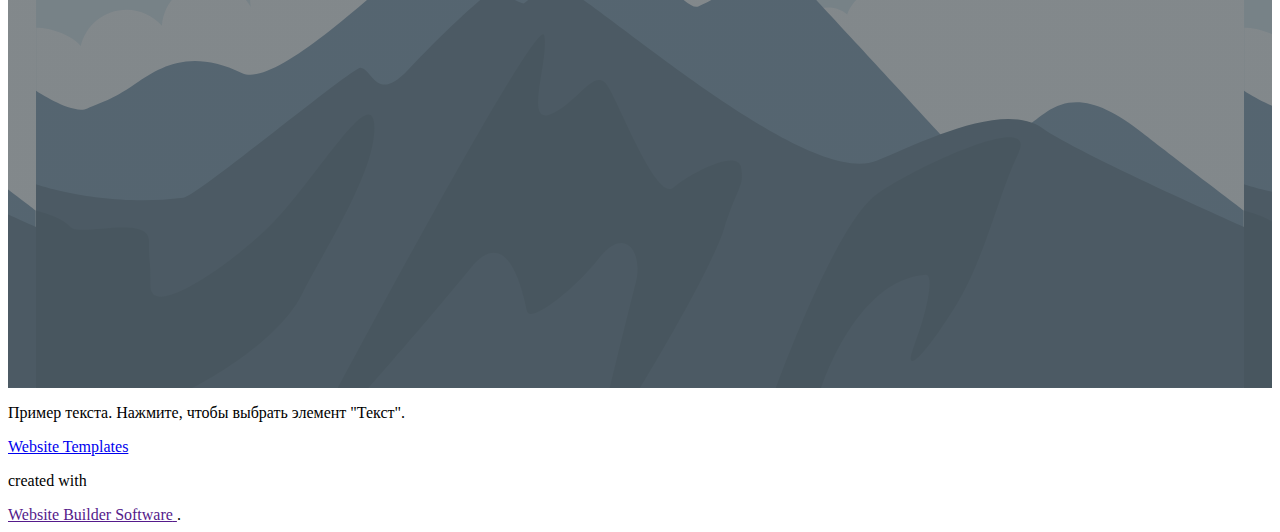
==== commit 18a9bfcc: "Add files via upload" ====
--- a/index.html
+++ b/index.html
@@ -1,110 +1,98 @@
 <!DOCTYPE html>
-<html lang="en">
+<html style="font-size: 16px;">
   <head>
-    <title>Apollo</title>
+    <meta name="viewport" content="width=device-width, initial-scale=1.0">
     <meta charset="utf-8">
-    <meta name="viewport" content="width=device-width, initial-scale=1">
-    <meta http-equiv="X-UA-Compatible" content="IE=edge">
-    <meta name="author" content="buckymaler.com">
-    <link rel="stylesheet" href="assets/css/main.css">
+    <meta name="keywords" content="Образец заголовка">
+    <meta name="description" content="">
+    <meta name="page_type" content="np-template-header-footer-from-plugin">
+    <title>Главная</title>
+    <link rel="stylesheet" href="nicepage.css" media="screen">
+<link rel="stylesheet" href="Главная.css" media="screen">
+    <script class="u-script" type="text/javascript" src="jquery-1.9.1.min.js" defer=""></script>
+    <script class="u-script" type="text/javascript" src="nicepage.js" defer=""></script>
+    <meta name="generator" content="Nicepage 4.10.5, nicepage.com">
+    <link id="u-theme-google-font" rel="stylesheet" href="https://fonts.googleapis.com/css?family=Roboto:100,100i,300,300i,400,400i,500,500i,700,700i,900,900i|Open+Sans:300,300i,400,400i,500,500i,600,600i,700,700i,800,800i">
+    
+    
+    <script type="application/ld+json">{
+		"@context": "http://schema.org",
+		"@type": "Organization",
+		"name": "",
+		"logo": "images/default-logo.png"
+}</script>
+    <meta name="theme-color" content="#478ac9">
+    <meta property="og:title" content="Главная">
+    <meta property="og:type" content="website">
   </head>
-  <body>
-    <section id="hero"><svg version="1.1" id="Layer_1" xmlns="http://www.w3.org/2000/svg" xmlns:xlink="http://www.w3.org/1999/xlink" x="0px" y="0px" viewBox="0 0 100 163.5" style="enable-background:new 0 0 100 163.5;" xml:space="preserve">
-<g transform="translate(0.000000,749.000000) scale(0.100000,-0.100000)">
-	<path d="M352.5,7487.4C351.4,7484.3,0,5858.4,0,5856.4c0-0.7,74-0.9,164.1-0.7l164.3,0.7l31.6,174.6l31.6,174.6h106.9h106.9l24.4-127.7c13.5-70.3,28.6-149.1,33.6-175l9.2-47.6h163.5H1000l-1.1,4.8c-2.8,11.1-350.7,1626.1-350.7,1627.9c0,1.1-61.1,2-147.3,2C384.8,7490,353.1,7489.3,352.5,7487.4z M542.3,6713.5c22.3-163.5,40.4-298.8,40.4-300.5c0-2.8-10.7-3.3-84-3.3h-84.2l1.3,7.2c2.2,12.7,84,590.8,84,593.4C499.8,7022.7,507,6971.7,542.3,6713.5z"/>
-</g>
-</svg>
-      <header>
-        <div class="nav-toggle">
-          <p>Menu</p><span></span>
-        </div>
-        <ul class="nav">
-          <li><a href="#about">About</a></li>
-          <li><a href="#full-slide">Work</a></li>
-          <li><a href="#contact">Contact</a></li>
-        </ul>
-      </header>
-      <div class="wrapper">
-        <div class="welcome">
-          <h1><strong>Apollo</strong> Jade Template</h1>
-          <p>Lorem ipsum dolor sit amet, consectetur adipisicing elit, sed do eiusmod tempor incididunt ut labore et dolore magna aliqua. Ut enim ad minim veniam, quis nostrud exercitation ullamco laboris nisi ut aliquip ex.</p>
-        </div>
-        <div class="photographer"><img src="assets/img/hero.png" alt="Photographer"></div>
+  <body data-home-page="https://website1934084.nicepage.io/Главная.html?version=36d6b8d6-c935-462d-a859-84b6728682a0" data-home-page-title="Главная" class="u-body u-xl-mode"><header class="u-clearfix u-header u-header" id="sec-719b"><div class="u-clearfix u-sheet u-valign-middle u-sheet-1">
+        <a href="https://nicepage.com" class="u-image u-logo u-image-1">
+          <img src="images/default-logo.png" class="u-logo-image u-logo-image-1">
+        </a>
+        <nav class="u-menu u-menu-dropdown u-offcanvas u-menu-1">
+          <div class="menu-collapse" style="font-size: 1rem; letter-spacing: 0px;">
+            <a class="u-button-style u-custom-left-right-menu-spacing u-custom-padding-bottom u-custom-top-bottom-menu-spacing u-nav-link u-text-active-palette-1-base u-text-hover-palette-2-base" href="#">
+              <svg class="u-svg-link" viewBox="0 0 24 24"><use xlink:href="#menu-hamburger"></use></svg>
+              <svg class="u-svg-content" version="1.1" id="menu-hamburger" viewBox="0 0 16 16" x="0px" y="0px" xmlns:xlink="http://www.w3.org/1999/xlink" xmlns="http://www.w3.org/2000/svg"><g><rect y="1" width="16" height="2"></rect><rect y="7" width="16" height="2"></rect><rect y="13" width="16" height="2"></rect>
+</g></svg>
+            </a>
+          </div>
+          <div class="u-nav-container">
+            <ul class="u-nav u-unstyled u-nav-1"><li class="u-nav-item"><a class="u-button-style u-nav-link u-text-active-palette-1-base u-text-hover-palette-2-base" href="Главная.html" style="padding: 10px 20px;">Главная</a>
+</li><li class="u-nav-item"><a class="u-button-style u-nav-link u-text-active-palette-1-base u-text-hover-palette-2-base" href="О-нас.html" style="padding: 10px 20px;">О нас</a>
+</li><li class="u-nav-item"><a class="u-button-style u-nav-link u-text-active-palette-1-base u-text-hover-palette-2-base" href="Контакты.html" style="padding: 10px 20px;">Контакты</a>
+</li></ul>
+          </div>
+          <div class="u-nav-container-collapse">
+            <div class="u-black u-container-style u-inner-container-layout u-opacity u-opacity-95 u-sidenav">
+              <div class="u-inner-container-layout u-sidenav-overflow">
+                <div class="u-menu-close"></div>
+                <ul class="u-align-center u-nav u-popupmenu-items u-unstyled u-nav-2"><li class="u-nav-item"><a class="u-button-style u-nav-link" href="Главная.html">Главная</a>
+</li><li class="u-nav-item"><a class="u-button-style u-nav-link" href="О-нас.html">О нас</a>
+</li><li class="u-nav-item"><a class="u-button-style u-nav-link" href="Контакты.html">Контакты</a>
+</li></ul>
+              </div>
+            </div>
+            <div class="u-black u-menu-overlay u-opacity u-opacity-70"></div>
+          </div>
+        </nav>
+      </div></header>
+    <section class="u-align-center u-clearfix u-image u-shading u-section-1" src="" data-image-width="256" data-image-height="256" id="sec-6372">
+      <div class="u-clearfix u-sheet u-valign-middle u-sheet-1">
+        <h1 class="u-text u-text-default u-title u-text-1">
+          <font style="vertical-align: inherit;">
+            <font style="vertical-align: inherit;">Образец заголовка</font>
+          </font>
+        </h1>
+        <p class="u-large-text u-text u-text-variant u-text-2">
+          <font style="vertical-align: inherit;">
+            <font style="vertical-align: inherit;">Образец текста. </font>
+            <font style="vertical-align: inherit;">Нажмите, чтобы выбрать текстовое поле. </font>
+            <font style="vertical-align: inherit;">Нажмите еще раз или дважды щелкните, чтобы начать редактирование текста.</font>
+          </font>
+        </p>
       </div>
     </section>
-    <section id="about"><svg version="1.1" id="Layer_1" xmlns="http://www.w3.org/2000/svg" xmlns:xlink="http://www.w3.org/1999/xlink" x="0px" y="0px" viewBox="0 0 100 203.6" style="enable-background:new 0 0 100 203.6;" xml:space="preserve">
-<g transform="translate(0.000000,749.000000) scale(0.100000,-0.100000)">
-	<path d="M0,6471.9V5454.2h206.5h206.5v436.2v436.2h7.6c19.8,0.3,107.9,5.7,128.3,8.2c90.2,10.9,154.9,29.4,220.4,62.8c141.1,72.6,213.3,213.3,228.3,444.1c8.7,135.3-7.3,272.3-42.9,368.3c-48.6,130.5-131,212.8-253.8,253.8c-15.5,5.2-43.5,12.8-62.2,17.1l-34,7.3l-302.2,0.8L0,7490V6471.9z M490.5,7190.8c51.1-13.6,71.2-28.8,92.9-69.8c22.3-41.9,26.4-81.5,24.7-243.2l-1.4-115l-8.4-32.1c-10.9-40.5-13.6-45.4-35.6-67.9c-21.2-22-30.7-27.4-60.6-34.5c-18.8-4.3-68.2-10.9-82.6-10.9c-3.3,0-3.8,44-3.8,291.1v291.3l26.6-1.6C456.8,7197.3,478.6,7194,490.5,7190.8z"/>
-</g>
-</svg>
-      <div class="wrapper">
-        <div class="camera"><img src="assets/img/camera.png" alt="Camera"></div>
-        <div class="blurb">
-          <h2>My name is <strong>Apollo</strong></h2>
-          <p>Excepteur sint occaecat cupidatat non proident, sunt in culpa qui officia deserunt mollit anim id est laborum. Sed ut perspiciatis unde omnis iste natus error sit voluptatem accusantium doloremque laudantium, totam rem aperiam, eaque ipsa quae ab illo inventore veritatis et quasi architecto beatae vitae dicta sunt explicabo. Nemo enim ipsam voluptatem quia voluptas sit aspernatur aut odit aut fugit, sed quia consequuntur magni dolores eos qui ratione voluptatem sequi nesciunt.<br><br>Ipsum quia dolor sit amet, consectetur, adipisci velit, sed quia non numquam eius modi tempora incidunt ut labore et dolore magnam aliquam quaerat voluptatem.</p>
-          <div class="social"><a href="#"><i class="icon-facebook"></i></a><a href="#"><i class="icon-instagram"></i></a><a href="#"><i class="icon-twitter"></i></a><a href="#"><i class="icon-pinterest-p"></i></a></div>
-        </div>
-      </div>
+    
+    
+    <footer class="u-align-center u-clearfix u-footer u-grey-80 u-footer" id="sec-e4d1"><div class="u-clearfix u-sheet u-sheet-1">
+        <p class="u-small-text u-text u-text-variant u-text-1">
+          <font style="vertical-align: inherit;">
+            <font style="vertical-align: inherit;">Пример текста. </font>
+            <font style="vertical-align: inherit;">Нажмите, чтобы выбрать элемент "Текст".</font>
+          </font>
+        </p>
+      </div></footer>
+    <section class="u-backlink u-clearfix u-grey-80">
+      <a class="u-link" href="https://nicepage.com/website-templates" target="_blank">
+        <span>Website Templates</span>
+      </a>
+      <p class="u-text">
+        <span>created with</span>
+      </p>
+      <a class="u-link" href="" target="_blank">
+        <span>Website Builder Software</span>
+      </a>. 
     </section>
-    <section id="full-slide"><svg version="1.1" id="Layer_1" xmlns="http://www.w3.org/2000/svg" xmlns:xlink="http://www.w3.org/1999/xlink" x="0px" y="0px" viewBox="0 0 100 171.2" style="enable-background:new 0 0 100 171.2;" xml:space="preserve">
-<g transform="translate(0.000000,750.000000) scale(0.100000,-0.100000)">
-	<path d="M253.7,7486.3c-151.6-74.7-233.3-224.4-251.4-460.9c-3.2-41.5-3-726.7,0-763.9c7.5-86.3,21.9-155.7,44.5-213.7c51.4-130.6,124.4-207.8,239.3-253.2l17.8-6.8l197.9,0.5l197.9,0.7l22.8,10c98.4,42.7,167.6,112.8,214.8,217.1c34.2,75.6,52.5,154.8,60.3,260.3c3.2,42,3,700.9,0,743.1c-8.2,113.2-29.2,200.4-66,276.2c-44.1,90.4-104.6,151.6-190.9,193.4l-22.8,11H499.8H281.5L253.7,7486.3zM541.1,7263.7c52.3-15.8,85.6-58.7,101.8-131.3c11.4-51.6,11.2-43.8,11.2-488.6c0-384-0.2-418.7-3.9-444.3c-9.8-68.3-28.5-112.8-59.4-141.8c-24-22.4-52.5-32.6-92-32.6c-35.2,0-57.5,6.8-82.2,25.8c-40.9,30.8-63.2,89-69.9,182c-1.6,21.7-2.1,171.2-1.6,434.9c0.9,362.1,1.4,404.1,4.8,425.1c7.1,43.4,21,89,34.2,112.6c16.4,28.8,49.5,52.7,83.8,60.5C486.3,7270.1,523.3,7269,541.1,7263.7z"/>
-</g>
-</svg>
-      <ul class="banner">
-        <li class="active"></li>
-        <li></li>
-        <li></li>
-      </ul><i class="icon-chevron-thin-left prev"></i><i class="icon-chevron-thin-right next"></i>
-    </section>
-    <section id="featured"><svg version="1.1" id="Layer_1" xmlns="http://www.w3.org/2000/svg" xmlns:xlink="http://www.w3.org/1999/xlink" x="0px" y="0px" viewBox="0 0 100 248.8" style="enable-background:new 0 0 100 248.8;" xml:space="preserve">
-<g transform="translate(0.000000,749.000000) scale(0.100000,-0.100000)">
-	<path d="M0,6245.8V5001.6h500h500V5176v174.4H752.5H505v1069.8V7490H252.5H0V6245.8z"/>
-</g>
-</svg>
-      <div class="wrapper">
-        <div class="blurb">
-          <h2><strong>Ut enim</strong> ad minim</h2>
-          <p>Duis aute irure dolor in reprehenderit in voluptate velit esse cillum dolore eu fugiat nulla pariatur. Aspernatur aut odit aut fugit, sed quia consequuntur magni dolores eos qui ratione voluptatem sequi nesciunt.</p>
-        </div>
-        <div class="featured"><img src="assets/img/featured.jpg" alt="Featured"></div>
-      </div>
-    </section>
-    <section id="three-slide"><svg version="1.1" id="Layer_1" xmlns="http://www.w3.org/2000/svg" xmlns:xlink="http://www.w3.org/1999/xlink" x="0px" y="0px" viewBox="0 0 100 248.8" style="enable-background:new 0 0 100 248.8;" xml:space="preserve">
-<g transform="translate(0.000000,749.000000) scale(0.100000,-0.100000)">
-	<path d="M0,6245.8V5001.6h500h500V5176v174.4H752.5H505v1069.8V7490H252.5H0V6245.8z"/>
-</g>
-</svg>
-      <div class="wrapper">
-        <ul class="slider">
-          <li class="back"><img src="assets/img/three-slide/thumb-1.jpg"></li>
-          <li class="current"><img src="assets/img/three-slide/thumb-2.jpg"></li>
-          <li class="front"><img src="assets/img/three-slide/thumb-3.jpg"></li>
-          <li><img src="assets/img/three-slide/thumb-4.jpg"></li>
-        </ul>
-      </div><i class="icon-chevron-thin-left prev"></i><i class="icon-chevron-thin-right next"></i>
-    </section>
-    <section id="contact"><svg version="1.1" id="Layer_1" xmlns="http://www.w3.org/2000/svg" xmlns:xlink="http://www.w3.org/1999/xlink" x="0px" y="0px" viewBox="0 0 100 171.2" style="enable-background:new 0 0 100 171.2;" xml:space="preserve">
-<g transform="translate(0.000000,750.000000) scale(0.100000,-0.100000)">
-	<path d="M253.7,7486.3c-151.6-74.7-233.3-224.4-251.4-460.9c-3.2-41.5-3-726.7,0-763.9c7.5-86.3,21.9-155.7,44.5-213.7c51.4-130.6,124.4-207.8,239.3-253.2l17.8-6.8l197.9,0.5l197.9,0.7l22.8,10c98.4,42.7,167.6,112.8,214.8,217.1c34.2,75.6,52.5,154.8,60.3,260.3c3.2,42,3,700.9,0,743.1c-8.2,113.2-29.2,200.4-66,276.2c-44.1,90.4-104.6,151.6-190.9,193.4l-22.8,11H499.8H281.5L253.7,7486.3zM541.1,7263.7c52.3-15.8,85.6-58.7,101.8-131.3c11.4-51.6,11.2-43.8,11.2-488.6c0-384-0.2-418.7-3.9-444.3c-9.8-68.3-28.5-112.8-59.4-141.8c-24-22.4-52.5-32.6-92-32.6c-35.2,0-57.5,6.8-82.2,25.8c-40.9,30.8-63.2,89-69.9,182c-1.6,21.7-2.1,171.2-1.6,434.9c0.9,362.1,1.4,404.1,4.8,425.1c7.1,43.4,21,89,34.2,112.6c16.4,28.8,49.5,52.7,83.8,60.5C486.3,7270.1,523.3,7269,541.1,7263.7z"/>
-</g>
-</svg>
-      <div class="wrapper">
-        <div class="blurb">
-          <h2><strong>Say</strong> Hello</h2>
-          <p>Duis aute irure dolor in reprehenderit in voluptate velit esse cillum dolore eu fugiat nulla pariatur. Aspernatur aut odit aut fugit, sed quia consequuntur magni dolores eos qui ratione voluptatem sequi nesciunt.</p>
-        </div>
-        <form>
-          <input type="email" placeholder="Your Email">
-          <input type="text" placeholder="Subject">
-          <textarea placeholder="Message"></textarea>
-          <input type="submit" value="Send Message">
-        </form>
-      </div>
-      <p class="copyright">&copy; Apollo 2016</p>
-    </section>
-    <script src="https://ajax.googleapis.com/ajax/libs/jquery/2.2.4/jquery.min.js"></script>
-    <script>window.jQuery || document.write('<script src="assets/js/vendor/jquery-2.2.4.min.js"><\/script>')</script>
-    <script src="assets/js/functions-min.js"></script>
   </body>
 </html>--- a/Главная.css
+++ b/Главная.css
@@ -0,0 +1,50 @@
+ .u-section-1 {
+  background-image: linear-gradient(0deg, rgba(0,0,0,0.4), rgba(0,0,0,0.4)), url("[data-uri]");
+  background-position: 50% 50%;
+}
+
+.u-section-1 .u-sheet-1 {
+  min-height: 800px;
+}
+
+.u-section-1 .u-text-1 {
+  margin: 60px auto 0;
+}
+
+.u-section-1 .u-text-2 {
+  margin: 30px 157px 60px;
+}
+
+@media (max-width: 1199px) {
+  .u-section-1 .u-sheet-1 {
+    min-height: 660px;
+  }
+
+  .u-section-1 .u-text-2 {
+    margin-left: 57px;
+    margin-right: 57px;
+  }
+}
+
+@media (max-width: 991px) {
+  .u-section-1 .u-sheet-1 {
+    min-height: 506px;
+  }
+
+  .u-section-1 .u-text-2 {
+    margin-left: 0;
+    margin-right: 0;
+  }
+}
+
+@media (max-width: 767px) {
+  .u-section-1 .u-sheet-1 {
+    min-height: 380px;
+  }
+}
+
+@media (max-width: 575px) {
+  .u-section-1 .u-sheet-1 {
+    min-height: 239px;
+  }
+}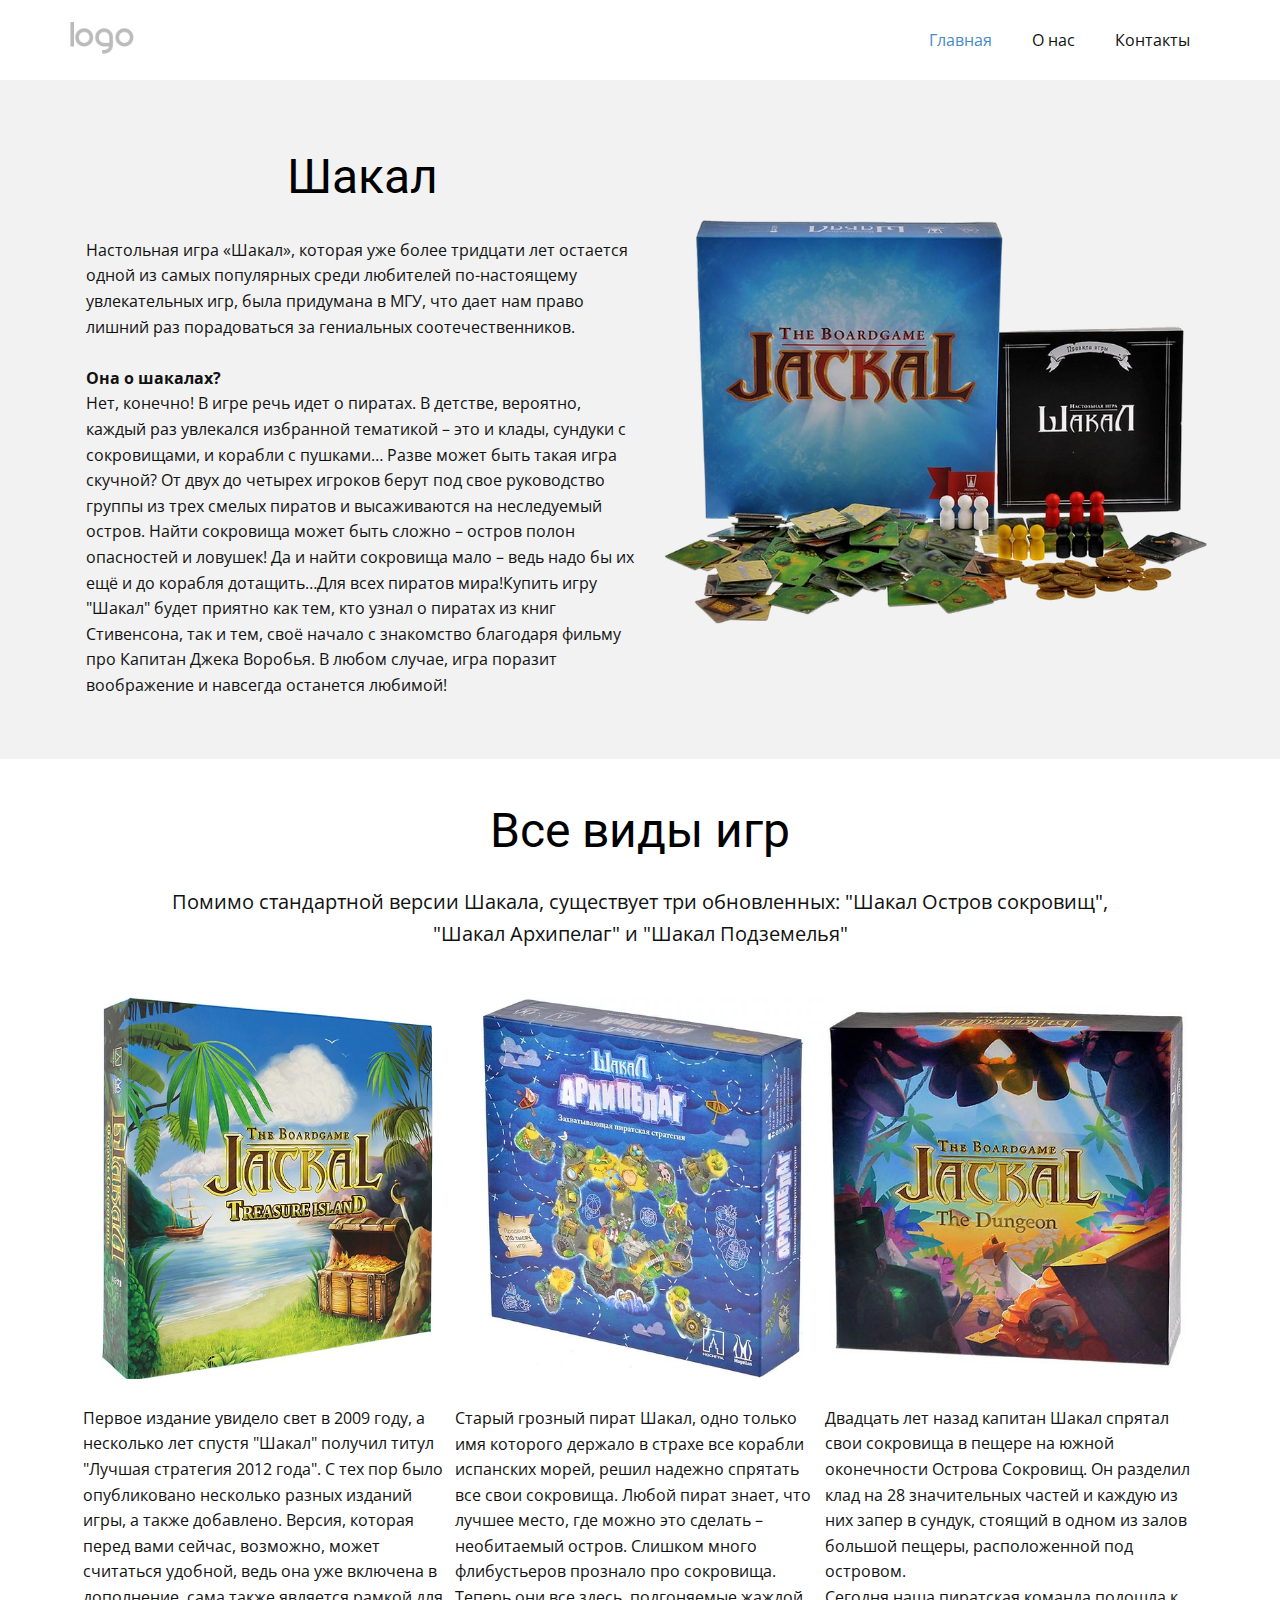
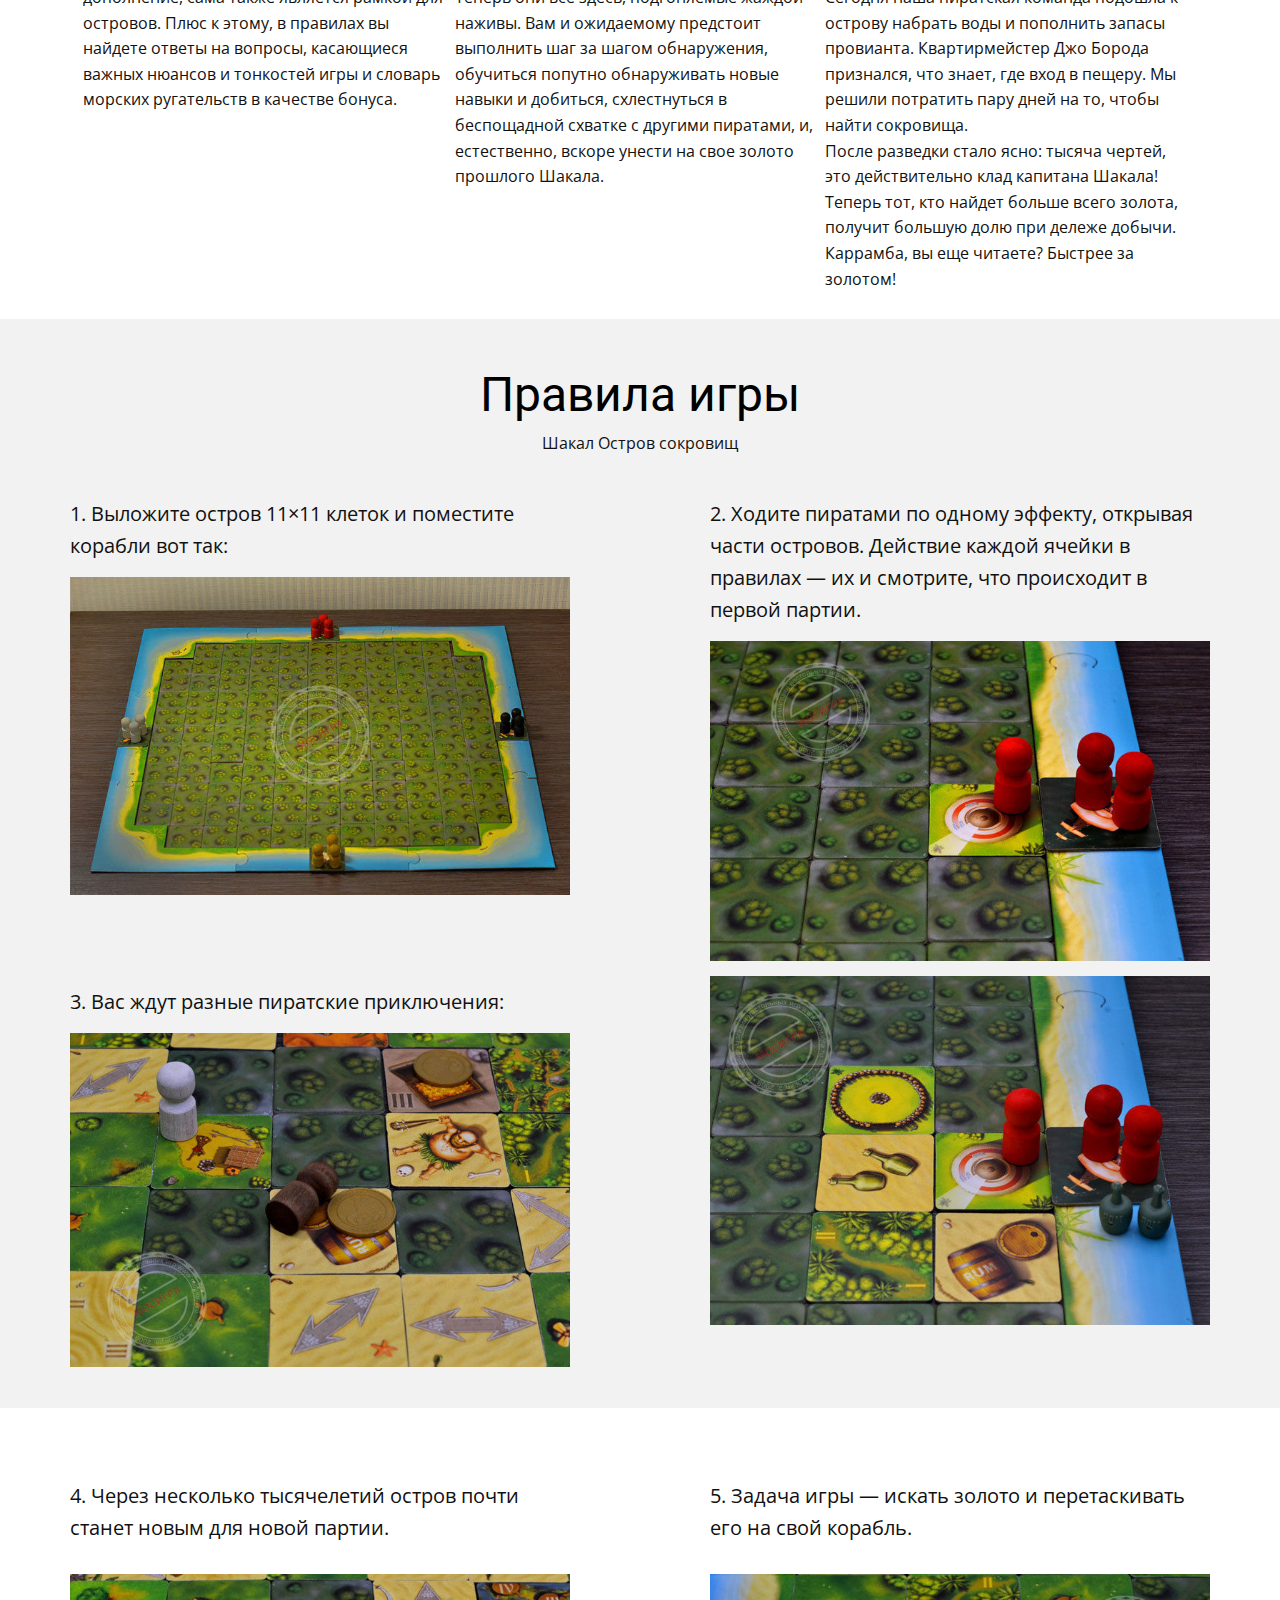
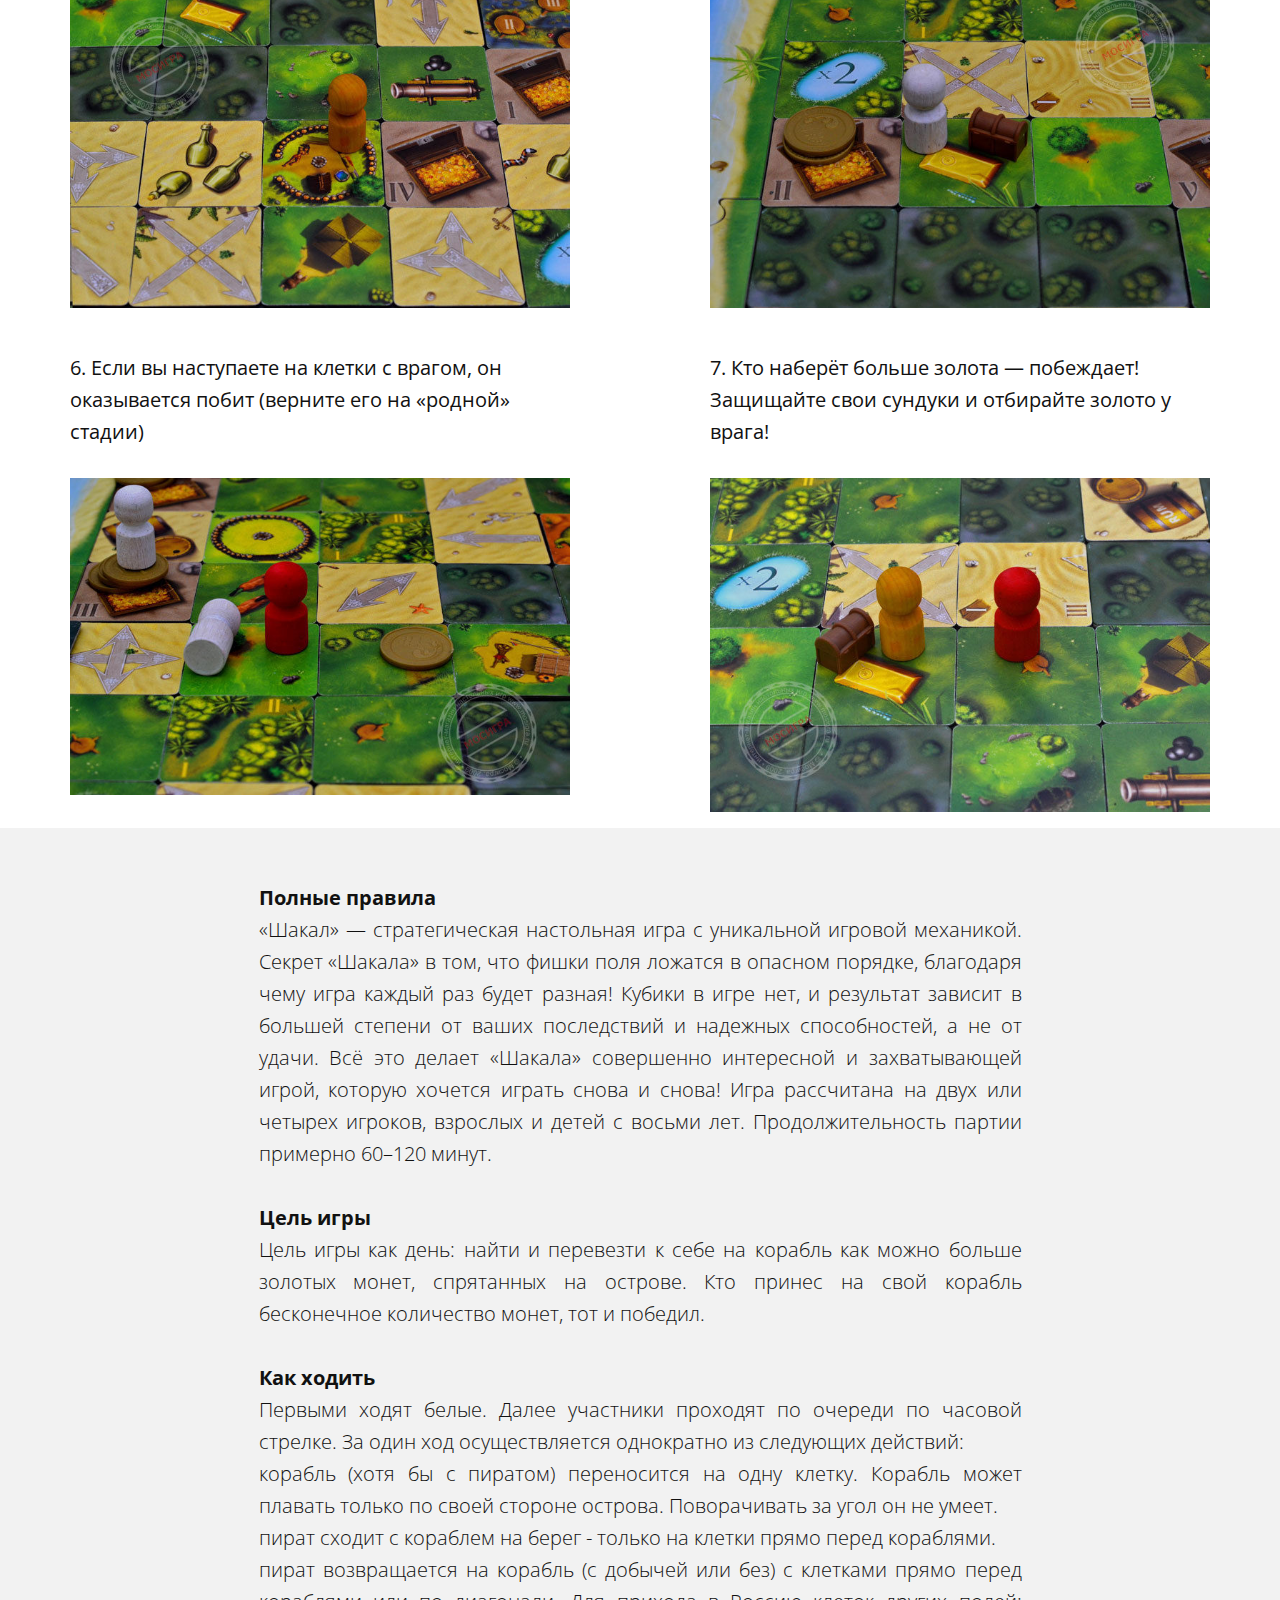
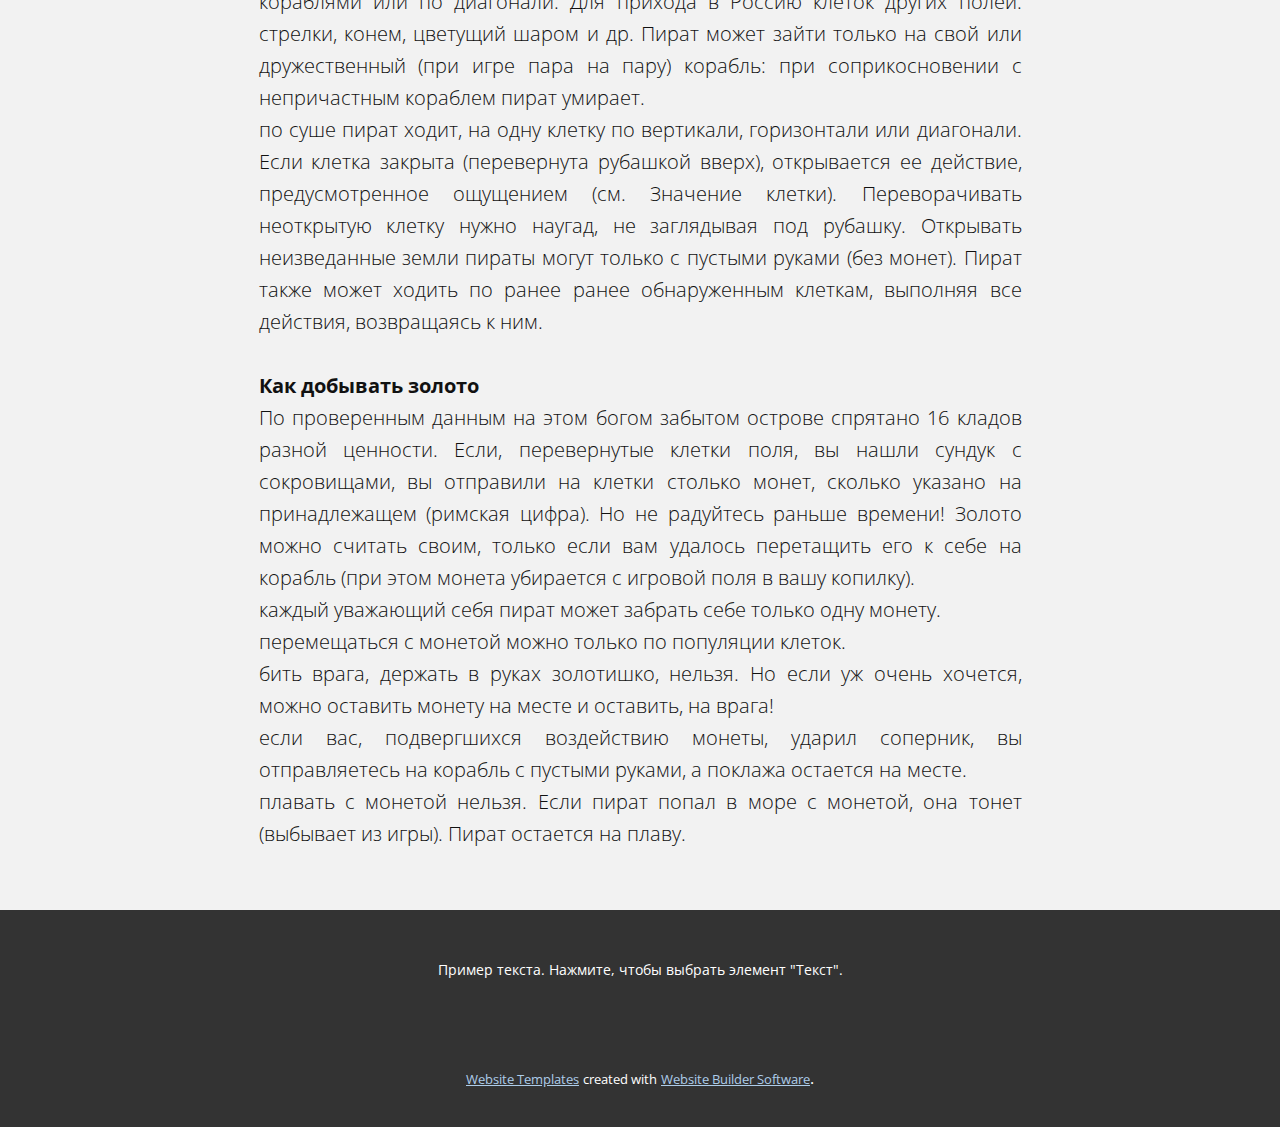
==== commit 0b7ae9c2: "Add files via upload" ====
--- a/index.html
+++ b/index.html
@@ -3,7 +3,7 @@
   <head>
     <meta name="viewport" content="width=device-width, initial-scale=1.0">
     <meta charset="utf-8">
-    <meta name="keywords" content="Образец заголовка">
+    <meta name="keywords" content="Шакал, Все виды игр, Правила игры">
     <meta name="description" content="">
     <meta name="page_type" content="np-template-header-footer-from-plugin">
     <title>Главная</title>
@@ -13,6 +13,10 @@
     <script class="u-script" type="text/javascript" src="nicepage.js" defer=""></script>
     <meta name="generator" content="Nicepage 4.10.5, nicepage.com">
     <link id="u-theme-google-font" rel="stylesheet" href="https://fonts.googleapis.com/css?family=Roboto:100,100i,300,300i,400,400i,500,500i,700,700i,900,900i|Open+Sans:300,300i,400,400i,500,500i,600,600i,700,700i,800,800i">
+    
+    
+    
+    
     
     
     <script type="application/ld+json">{
@@ -25,7 +29,7 @@
     <meta property="og:title" content="Главная">
     <meta property="og:type" content="website">
   </head>
-  <body data-home-page="https://website1934084.nicepage.io/Главная.html?version=36d6b8d6-c935-462d-a859-84b6728682a0" data-home-page-title="Главная" class="u-body u-xl-mode"><header class="u-clearfix u-header u-header" id="sec-719b"><div class="u-clearfix u-sheet u-valign-middle u-sheet-1">
+  <body data-home-page="https://website1934084.nicepage.io/Главная.html?version=9ffc5fcd-989b-419f-a18c-7f69f2888347" data-home-page-title="Главная" class="u-body u-xl-mode"><header class="u-clearfix u-header u-header" id="sec-719b"><div class="u-clearfix u-sheet u-valign-middle u-sheet-1">
         <a href="https://nicepage.com" class="u-image u-logo u-image-1">
           <img src="images/default-logo.png" class="u-logo-image u-logo-image-1">
         </a>
@@ -57,29 +61,610 @@
           </div>
         </nav>
       </div></header>
-    <section class="u-align-center u-clearfix u-image u-shading u-section-1" src="" data-image-width="256" data-image-height="256" id="sec-6372">
-      <div class="u-clearfix u-sheet u-valign-middle u-sheet-1">
-        <h1 class="u-text u-text-default u-title u-text-1">
-          <font style="vertical-align: inherit;">
-            <font style="vertical-align: inherit;">Образец заголовка</font>
-          </font>
-        </h1>
-        <p class="u-large-text u-text u-text-variant u-text-2">
-          <font style="vertical-align: inherit;">
-            <font style="vertical-align: inherit;">Образец текста. </font>
-            <font style="vertical-align: inherit;">Нажмите, чтобы выбрать текстовое поле. </font>
-            <font style="vertical-align: inherit;">Нажмите еще раз или дважды щелкните, чтобы начать редактирование текста.</font>
-          </font>
-        </p>
+    <section class="u-clearfix u-grey-5 u-section-1" id="sec-93c6">
+      <div class="u-clearfix u-sheet u-sheet-1">
+        <div class="u-clearfix u-expanded-width u-gutter-10 u-layout-wrap u-layout-wrap-1">
+          <div class="u-layout" style="">
+            <div class="u-layout-row" style="">
+              <div class="u-container-style u-layout-cell u-left-cell u-size-31 u-size-xs-60 u-layout-cell-1" src="">
+                <div class="u-container-layout u-container-layout-1">
+                  <h2 class="u-align-center u-text u-text-black u-text-default u-text-1">
+                    <font style="vertical-align: inherit;">
+                      <font style="vertical-align: inherit;">
+                        <font style="vertical-align: inherit;"></font>
+                      </font>
+                    </font>
+                    <font style="vertical-align: inherit;">
+                      <font style="vertical-align: inherit;">
+                        <font style="vertical-align: inherit;">
+                          <font style="vertical-align: inherit;">
+                            <font style="vertical-align: inherit;">
+                              <font style="vertical-align: inherit;">
+                                <font style="vertical-align: inherit;">
+                                  <font style="vertical-align: inherit;">Шакал</font>
+                                </font>
+                              </font>
+                            </font>
+                          </font>
+                        </font>
+                      </font>
+                    </font>
+                    <font style="vertical-align: inherit;">
+                      <font style="vertical-align: inherit;">
+                        <font style="vertical-align: inherit;"></font>
+                      </font>
+                    </font>
+                  </h2>
+                  <p class="u-align-left u-text u-text-2">
+                    <font style="vertical-align: inherit;">
+                      <font style="vertical-align: inherit;">
+                        <font style="vertical-align: inherit;">
+                          <font style="vertical-align: inherit;">
+                            <font style="vertical-align: inherit;">
+                              <font style="vertical-align: inherit;">
+                                <font style="vertical-align: inherit;">
+                                  <font style="vertical-align: inherit;"> Настольная </font>
+                                </font>
+                              </font>
+                            </font>
+                          </font>
+                        </font>
+                      </font>
+                    </font>
+                    <font style="vertical-align: inherit;">
+                      <font style="vertical-align: inherit;">
+                        <font style="vertical-align: inherit;">
+                          <font style="vertical-align: inherit;">
+                            <font style="vertical-align: inherit;">
+                              <font style="vertical-align: inherit;">
+                                <font style="vertical-align: inherit;">
+                                  <font style="vertical-align: inherit;">игра «Шакал», которая уже более тридцати лет остается одной из самых популярных среди любителей по-настоящему увлекательных игр, была придумана в МГУ, что дает нам право лишний раз порадоваться за гениальных соотечественников.&nbsp;</font>
+                                </font>
+                              </font>
+                            </font>
+                          </font>
+                        </font>
+                      </font>
+                    </font>
+                    <font style="vertical-align: inherit;">
+                      <font style="vertical-align: inherit;">
+                        <br>
+                        <br>
+                        <span style="font-weight: 700;">
+                          <font style="vertical-align: inherit;">
+                            <font style="vertical-align: inherit;">
+                              <font style="vertical-align: inherit;">
+                                <font style="vertical-align: inherit;">
+                                  <font style="vertical-align: inherit;">
+                                    <font style="vertical-align: inherit;">Она о шакалах? </font>
+                                  </font>
+                                </font>
+                              </font>
+                            </font>
+                          </font>
+                        </span>
+                      </font>
+                    </font>
+                    <font style="vertical-align: inherit;">
+                      <font style="vertical-align: inherit;">
+                        <br>
+                        <font style="vertical-align: inherit;">
+                          <font style="vertical-align: inherit;">
+                            <font style="vertical-align: inherit;">
+                              <font style="vertical-align: inherit;">
+                                <font style="vertical-align: inherit;">
+                                  <font style="vertical-align: inherit;">Нет, конечно! </font>
+                                </font>
+                              </font>
+                            </font>
+                          </font>
+                        </font>
+                      </font>
+                      <font style="vertical-align: inherit;">
+                        <font style="vertical-align: inherit;">
+                          <font style="vertical-align: inherit;">
+                            <font style="vertical-align: inherit;">
+                              <font style="vertical-align: inherit;">
+                                <font style="vertical-align: inherit;">
+                                  <font style="vertical-align: inherit;">В игре речь идет о пиратах. </font>
+                                </font>
+                              </font>
+                            </font>
+                          </font>
+                        </font>
+                      </font>
+                      <font style="vertical-align: inherit;">
+                        <font style="vertical-align: inherit;">
+                          <font style="vertical-align: inherit;">
+                            <font style="vertical-align: inherit;">
+                              <font style="vertical-align: inherit;">
+                                <font style="vertical-align: inherit;">
+                                  <font style="vertical-align: inherit;">В детстве, вероятно, каждый раз увлекался избранной тематикой – это и клады, сундуки с сокровищами, и корабли с пушками… Разве может быть такая игра скучной? </font>
+                                </font>
+                              </font>
+                            </font>
+                          </font>
+                        </font>
+                      </font>
+                      <font style="vertical-align: inherit;">
+                        <font style="vertical-align: inherit;">
+                          <font style="vertical-align: inherit;">
+                            <font style="vertical-align: inherit;">
+                              <font style="vertical-align: inherit;">
+                                <font style="vertical-align: inherit;">
+                                  <font style="vertical-align: inherit;">От двух до четырех игроков берут под свое руководство группы из трех смелых пиратов и высаживаются на неследуемый остров. </font>
+                                </font>
+                              </font>
+                            </font>
+                          </font>
+                        </font>
+                      </font>
+                      <font style="vertical-align: inherit;">
+                        <font style="vertical-align: inherit;">
+                          <font style="vertical-align: inherit;">
+                            <font style="vertical-align: inherit;">
+                              <font style="vertical-align: inherit;">
+                                <font style="vertical-align: inherit;">
+                                  <font style="vertical-align: inherit;">Найти сокровища может быть сложно – остров полон опасностей и ловушек!</font>
+                                </font>
+                              </font>
+                            </font>
+                          </font>
+                        </font>
+                      </font>
+                      <font style="vertical-align: inherit;">
+                        <font style="vertical-align: inherit;">
+                          <font style="vertical-align: inherit;">
+                            <font style="vertical-align: inherit;">
+                              <font style="vertical-align: inherit;">
+                                <font style="vertical-align: inherit;">
+                                  <font style="vertical-align: inherit;">Да и найти сокровища мало – ведь надо бы их ещё и до корабля дотащить…Для всех пиратов мира!Купить игру "Шакал" будет приятно как тем, кто узнал о пиратах из книг Стивенсона, так и тем, своё начало с знакомство благодаря фильму про Капитан Джека Воробья. </font>
+                                </font>
+                              </font>
+                            </font>
+                          </font>
+                        </font>
+                      </font>
+                      <font style="vertical-align: inherit;">
+                        <font style="vertical-align: inherit;">
+                          <font style="vertical-align: inherit;">
+                            <font style="vertical-align: inherit;">
+                              <font style="vertical-align: inherit;">
+                                <font style="vertical-align: inherit;">
+                                  <font style="vertical-align: inherit;">В любом случае, игра поразит воображение и навсегда останется любимой!</font>
+                                </font>
+                              </font>
+                            </font>
+                          </font>
+                        </font>
+                      </font>
+                    </font>
+                  </p>
+                </div>
+              </div>
+              <div class="u-align-center u-container-style u-image u-image-contain u-layout-cell u-right-cell u-size-29 u-size-xs-60 u-image-1" src="" data-image-width="750" data-image-height="568">
+                <div class="u-container-layout u-valign-middle u-container-layout-2" src=""></div>
+              </div>
+            </div>
+          </div>
+        </div>
       </div>
     </section>
+    <section class="u-clearfix u-section-2" id="sec-19d9">
+      <div class="u-clearfix u-sheet u-sheet-1">
+        <h2 class="u-align-center u-text u-text-black u-text-default u-text-1">
+          <font style="vertical-align: inherit;">
+            <font style="vertical-align: inherit;">
+              <font style="vertical-align: inherit;"></font>
+            </font>
+          </font>
+          <font style="vertical-align: inherit;">
+            <font style="vertical-align: inherit;">
+              <font style="vertical-align: inherit;">
+                <font style="vertical-align: inherit;">
+                  <font style="vertical-align: inherit;">
+                    <font style="vertical-align: inherit;">
+                      <font style="vertical-align: inherit;">
+                        <font style="vertical-align: inherit;">Все</font>
+                      </font>
+                    </font>
+                  </font>
+                </font>
+              </font>
+            </font>
+          </font>
+          <font style="vertical-align: inherit;">
+            <font style="vertical-align: inherit;">
+              <font style="vertical-align: inherit;">
+                <font style="vertical-align: inherit;"> виды игр</font>
+              </font>
+            </font>
+          </font>
+        </h2>
+        <p class="u-align-center u-text u-text-2">
+          <font style="vertical-align: inherit;">
+            <font style="vertical-align: inherit;">
+              <font style="vertical-align: inherit;">
+                <font style="vertical-align: inherit;">
+                  <font style="vertical-align: inherit;">
+                    <font style="vertical-align: inherit;"> Помимо </font>
+                  </font>
+                </font>
+              </font>
+            </font>
+          </font>
+          <font style="vertical-align: inherit;">
+            <font style="vertical-align: inherit;">
+              <font style="vertical-align: inherit;">
+                <font style="vertical-align: inherit;">
+                  <font style="vertical-align: inherit;">
+                    <font style="vertical-align: inherit;">стандартной версии Шакала, существует три обновленных: "Шакал Остров сокровищ", "Шакал Архипелаг" и "Шакал Подземелья"</font>
+                  </font>
+                </font>
+              </font>
+            </font>
+          </font>
+        </p>
+        <div class="u-list u-list-1">
+          <div class="u-repeater u-repeater-1">
+            <div class="u-container-style u-custom-item u-image u-list-item u-repeater-item u-image-1" data-image-width="543" data-image-height="560">
+              <div class="u-container-layout u-similar-container u-valign-top u-container-layout-1"></div>
+            </div>
+            <div class="u-container-style u-custom-item u-image u-list-item u-repeater-item u-image-2" data-image-width="543" data-image-height="560">
+              <div class="u-container-layout u-similar-container u-valign-top u-container-layout-2"></div>
+            </div>
+            <div class="u-container-style u-custom-item u-image u-list-item u-repeater-item u-image-3" data-image-width="543" data-image-height="560">
+              <div class="u-container-layout u-similar-container u-valign-top u-container-layout-3"></div>
+            </div>
+          </div>
+        </div>
+        <p class="u-align-left u-text u-text-3">
+          <font style="vertical-align: inherit;">
+            <font style="vertical-align: inherit;"></font>
+          </font>
+          <font style="vertical-align: inherit;">
+            <font style="vertical-align: inherit;">Первое издание увидело свет в 2009 году, а несколько лет спустя "Шакал" получил титул "Лучшая стратегия 2012 года". </font>
+            <font style="vertical-align: inherit;">С тех пор было опубликовано несколько разных изданий игры, а также добавлено. </font>
+            <font style="vertical-align: inherit;">Версия, которая перед вами сейчас, возможно, может считаться удобной, ведь она уже включена в дополнение, сама также является рамкой для островов. </font>
+            <font style="vertical-align: inherit;">Плюс к этому, в правилах вы найдете ответы на вопросы, касающиеся важных нюансов и тонкостей игры и словарь морских ругательств в качестве бонуса.</font>
+          </font>
+        </p>
+        <p class="u-align-left u-text u-text-4">
+          <font style="vertical-align: inherit;">
+            <font style="vertical-align: inherit;">
+              <font style="vertical-align: inherit;">
+                <font style="vertical-align: inherit;"></font>
+              </font>
+            </font>
+          </font>
+          <font style="vertical-align: inherit;">
+            <font style="vertical-align: inherit;">Старый грозный пират Шакал, одно только имя которого держало в страхе все корабли испанских морей, решил надежно спрятать все свои сокровища. </font>
+            <font style="vertical-align: inherit;">Любой пират знает, что лучшее место, где можно это сделать – необитаемый остров. </font>
+            <font style="vertical-align: inherit;">Слишком много флибустьеров прознало про сокровища. </font>
+            <font style="vertical-align: inherit;">Теперь они все здесь, подгоняемые жаждой наживы. Вам и ожидаемому предстоит выполнить шаг за шагом обнаружения, обучиться попутно обнаруживать новые навыки и добиться, схлестнуться в беспощадной схватке с другими пиратами, и, естественно, вскоре унести на свое золото прошлого Шакала.</font>
+          </font>
+        </p>
+        <p class="u-align-left u-text u-text-5">
+          <font style="vertical-align: inherit;">
+            <font style="vertical-align: inherit;">
+              <font style="vertical-align: inherit;">
+                <font style="vertical-align: inherit;"></font>
+              </font>
+            </font>
+          </font>
+          <font style="vertical-align: inherit;">
+            <font style="vertical-align: inherit;">Двадцать лет назад капитан Шакал спрятал свои сокровища в пещере на южной оконечности Острова Сокровищ. </font>
+            <font style="vertical-align: inherit;">Он разделил клад на 28 значительных частей и каждую из них запер в сундук, стоящий в одном из залов большой пещеры, расположенной под островом.</font>
+          </font>
+          <br>
+          <font style="vertical-align: inherit;">
+            <font style="vertical-align: inherit;">Сегодня наша пиратская команда подошла к острову набрать воды и пополнить запасы провианта. </font>
+            <font style="vertical-align: inherit;">Квартирмейстер Джо Борода признался, что знает, где вход в пещеру. </font>
+            <font style="vertical-align: inherit;">Мы решили потратить пару дней на то, чтобы найти сокровища.</font>
+          </font>
+          <br>
+          <font style="vertical-align: inherit;">
+            <font style="vertical-align: inherit;">После разведки стало ясно: тысяча чертей, это действительно клад капитана Шакала! </font>
+            <font style="vertical-align: inherit;">Теперь тот, кто найдет больше всего золота, получит большую долю при дележе добычи. </font>
+            <font style="vertical-align: inherit;">Каррамба, вы еще читаете? </font>
+            <font style="vertical-align: inherit;">Быстрее за золотом!&nbsp;</font>
+          </font>
+        </p>
+      </div>
+    </section>
+    <section class="u-clearfix u-grey-5 u-section-3" id="sec-950c">
+      <div class="u-clearfix u-sheet u-sheet-1">
+        <h2 class="u-align-center u-text u-text-black u-text-default u-text-1">
+          <font style="vertical-align: inherit;">
+            <font style="vertical-align: inherit;">Правила игры</font>
+          </font>
+        </h2>
+        <p class="u-align-center u-text u-text-default u-text-2">
+          <font style="vertical-align: inherit;">
+            <font style="vertical-align: inherit;">Шакал Остров сокровищ</font>
+          </font>
+        </p>
+        <p class="u-align-left u-text u-text-3">
+          <font style="vertical-align: inherit;">
+            <font style="vertical-align: inherit;">
+              <font style="vertical-align: inherit;">
+                <font style="vertical-align: inherit;"></font>
+              </font>
+            </font>
+          </font>
+          <font style="vertical-align: inherit;">
+            <font style="vertical-align: inherit;">1. Выложите остров 11×11 клеток и поместите корабли вот так:</font>
+          </font>
+        </p>
+        <p class="u-align-left u-text u-text-4">
+          <font style="vertical-align: inherit;">
+            <font style="vertical-align: inherit;">
+              <font style="vertical-align: inherit;">
+                <font style="vertical-align: inherit;">
+                  <font style="vertical-align: inherit;">
+                    <font style="vertical-align: inherit;"></font>
+                  </font>
+                </font>
+              </font>
+            </font>
+          </font>
+          <font style="vertical-align: inherit;">
+            <font style="vertical-align: inherit;">2. Ходите пиратами по одному эффекту, открывая части островов. </font>
+            <font style="vertical-align: inherit;">Действие каждой ячейки в правилах — их и смотрите, что происходит в первой партии.</font>
+          </font>
+        </p>
+        <img class="u-image u-image-default u-image-1" src="images/5.jpg" alt="" data-image-width="700" data-image-height="467">
+        <img class="u-image u-image-default u-image-2" src="images/6.jpg" alt="" data-image-width="700" data-image-height="467">
+        <p class="u-align-left u-text u-text-5">
+          <font style="vertical-align: inherit;">
+            <font style="vertical-align: inherit;">
+              <font style="vertical-align: inherit;">
+                <font style="vertical-align: inherit;">
+                  <font style="vertical-align: inherit;">
+                    <font style="vertical-align: inherit;"></font>
+                  </font>
+                </font>
+              </font>
+            </font>
+          </font>
+          <font style="vertical-align: inherit;">
+            <font style="vertical-align: inherit;">3. Вас ждут разные пиратские приключения:</font>
+          </font>
+        </p>
+        <img class="u-image u-image-default u-image-3" src="images/7.jpg" alt="" data-image-width="700" data-image-height="467">
+        <img class="u-image u-image-default u-image-4" src="images/8.jpg" alt="" data-image-width="700" data-image-height="467">
+      </div>
+    </section>
+    <section class="u-clearfix u-section-4" id="sec-668c">
+      <div class="u-clearfix u-sheet u-sheet-1">
+        <p class="u-align-left u-text u-text-1">
+          <font style="vertical-align: inherit;">
+            <font style="vertical-align: inherit;">
+              <font style="vertical-align: inherit;">
+                <font style="vertical-align: inherit;">
+                  <font style="vertical-align: inherit;">
+                    <font style="vertical-align: inherit;">
+                      <font style="vertical-align: inherit;">
+                        <font style="vertical-align: inherit;"></font>
+                      </font>
+                    </font>
+                  </font>
+                </font>
+              </font>
+            </font>
+          </font>
+          <font style="vertical-align: inherit;">
+            <font style="vertical-align: inherit;">4. Через несколько тысячелетий остров почти станет новым для новой партии.</font>
+          </font>
+        </p>
+        <p class="u-align-left u-text u-text-2">
+          <font style="vertical-align: inherit;">
+            <font style="vertical-align: inherit;">
+              <font style="vertical-align: inherit;">
+                <font style="vertical-align: inherit;">
+                  <font style="vertical-align: inherit;">
+                    <font style="vertical-align: inherit;">
+                      <font style="vertical-align: inherit;">
+                        <font style="vertical-align: inherit;">
+                          <font style="vertical-align: inherit;">
+                            <font style="vertical-align: inherit;"></font>
+                          </font>
+                        </font>
+                      </font>
+                    </font>
+                  </font>
+                </font>
+              </font>
+            </font>
+          </font>
+          <font style="vertical-align: inherit;">
+            <font style="vertical-align: inherit;">5. Задача игры — искать золото и перетаскивать его на свой корабль.</font>
+          </font>
+        </p>
+        <img class="u-image u-image-default u-image-1" src="images/9.jpg" alt="" data-image-width="700" data-image-height="467">
+        <img class="u-image u-image-default u-image-2" src="images/10.jpg" alt="" data-image-width="700" data-image-height="467">
+        <p class="u-align-left u-text u-text-3">
+          <font style="vertical-align: inherit;">
+            <font style="vertical-align: inherit;">
+              <font style="vertical-align: inherit;">
+                <font style="vertical-align: inherit;">
+                  <font style="vertical-align: inherit;">
+                    <font style="vertical-align: inherit;">
+                      <font style="vertical-align: inherit;">
+                        <font style="vertical-align: inherit;">
+                          <font style="vertical-align: inherit;">
+                            <font style="vertical-align: inherit;"></font>
+                          </font>
+                        </font>
+                      </font>
+                    </font>
+                  </font>
+                </font>
+              </font>
+            </font>
+          </font>
+          <font style="vertical-align: inherit;">
+            <font style="vertical-align: inherit;">6. Если вы наступаете на клетки с врагом, он оказывается побит (верните его на «родной» стадии)</font>
+          </font>
+        </p>
+        <p class="u-align-left u-text u-text-4">
+          <font style="vertical-align: inherit;">
+            <font style="vertical-align: inherit;">
+              <font style="vertical-align: inherit;">
+                <font style="vertical-align: inherit;">
+                  <font style="vertical-align: inherit;">
+                    <font style="vertical-align: inherit;">
+                      <font style="vertical-align: inherit;">
+                        <font style="vertical-align: inherit;">
+                          <font style="vertical-align: inherit;">
+                            <font style="vertical-align: inherit;">
+                              <font style="vertical-align: inherit;">
+                                <font style="vertical-align: inherit;"></font>
+                              </font>
+                            </font>
+                          </font>
+                        </font>
+                      </font>
+                    </font>
+                  </font>
+                </font>
+              </font>
+            </font>
+          </font>
+          <font style="vertical-align: inherit;">
+            <font style="vertical-align: inherit;">7. Кто наберёт больше золота — побеждает! </font>
+            <font style="vertical-align: inherit;">Защищайте свои сундуки и отбирайте золото у врага!</font>
+          </font>
+        </p>
+        <img class="u-image u-image-default u-image-3" src="images/11.jpg" alt="" data-image-width="700" data-image-height="467">
+        <img class="u-image u-image-default u-image-4" src="images/12.jpg" alt="" data-image-width="700" data-image-height="467">
+      </div>
+    </section>
+    <section class="u-align-center u-clearfix u-grey-5 u-section-5" id="sec-72f0">
+      <div class="u-clearfix u-sheet u-sheet-1">
+        <p class="u-align-justify u-text u-text-1">
+          <font style="vertical-align: inherit;">
+            <font style="vertical-align: inherit;">
+              <span style="font-weight: 700;">Полные правила</span>&nbsp;<br>«Шакал» — стратегическая настольная игра с уникальной игровой механикой. 
+            </font>
+            <font style="vertical-align: inherit;">Секрет «Шакала» в том, что фишки поля ложатся в опасном порядке, благодаря чему игра каждый раз будет разная! </font>
+            <font style="vertical-align: inherit;">Кубики в игре нет, и результат зависит в большей степени от ваших последствий и надежных способностей, а не от удачи. </font>
+            <font style="vertical-align: inherit;">Всё это делает «Шакала» совершенно интересной и захватывающей игрой, которую хочется играть снова и снова! </font>
+            <font style="vertical-align: inherit;">Игра рассчитана на двух или четырех игроков, взрослых и детей с восьми лет. </font>
+            <font style="vertical-align: inherit;">Продолжительность партии примерно 60–120 минут.</font>
+          </font>
+          <br>
+          <br>
+          <font style="vertical-align: inherit;">
+            <font style="vertical-align: inherit;">
+              <span style="font-weight: 700;">Цель игры</span>
+              <br>Цель игры как день: найти и перевезти к себе на корабль как можно больше золотых монет, спрятанных на острове. 
+            </font>
+            <font style="vertical-align: inherit;">Кто принес на свой корабль бесконечное количество монет, тот и победил.</font>
+          </font>
+          <br>
+          <br>
+          <font style="vertical-align: inherit;">
+            <font style="vertical-align: inherit;">
+              <span style="font-weight: 700;">Как ходить</span>
+              <br>Первыми ходят белые. 
+            </font>
+            <font style="vertical-align: inherit;">Далее участники проходят по очереди по часовой стрелке. </font>
+            <font style="vertical-align: inherit;">За один ход осуществляется однократно из следующих действий: </font>
+          </font>
+          <br>
+          <font style="vertical-align: inherit;">
+            <font style="vertical-align: inherit;">корабль (хотя бы с пиратом) переносится на одну клетку. </font>
+            <font style="vertical-align: inherit;">Корабль может плавать только по своей стороне острова. </font>
+            <font style="vertical-align: inherit;">Поворачивать за угол он не умеет. </font>
+          </font>
+          <br>
+          <font style="vertical-align: inherit;">
+            <font style="vertical-align: inherit;">пират сходит с кораблем на берег - только на клетки прямо перед кораблями. </font>
+          </font>
+          <br>
+          <font style="vertical-align: inherit;">
+            <font style="vertical-align: inherit;">пират возвращается на корабль (с добычей или без) с клетками прямо перед кораблями или по диагонали. </font>
+            <font style="vertical-align: inherit;">Для прихода в Россию клеток других полей: стрелки, конем, цветущий шаром и др. </font>
+            <font style="vertical-align: inherit;">Пират может зайти только на свой или дружественный (при игре пара на пару) корабль: при соприкосновении с непричастным кораблем пират умирает.</font>
+          </font>
+          <br>
+          <font style="vertical-align: inherit;">
+            <font style="vertical-align: inherit;">по суше пират ходит, на одну клетку по вертикали, горизонтали или диагонали. </font>
+            <font style="vertical-align: inherit;">Если клетка закрыта (перевернута рубашкой вверх), открывается ее действие, предусмотренное ощущением (см. Значение клетки). </font>
+            <font style="vertical-align: inherit;">Переворачивать неоткрытую клетку нужно наугад, не заглядывая под рубашку. </font>
+            <font style="vertical-align: inherit;">Открывать неизведанные земли пираты могут только с пустыми руками (без монет). </font>
+            <font style="vertical-align: inherit;">Пират также может ходить по ранее ранее обнаруженным клеткам, выполняя все действия, возвращаясь к ним.</font>
+          </font>
+          <br>
+          <br>
+          <font style="vertical-align: inherit;">
+            <font style="vertical-align: inherit;">
+              <span style="font-weight: 700;">Как добывать золото</span>
+              <br>По проверенным данным на этом богом забытом острове спрятано 16 кладов разной ценности. 
+            </font>
+            <font style="vertical-align: inherit;">Если, перевернутые клетки поля, вы нашли сундук с сокровищами, вы отправили на клетки столько монет, сколько указано на принадлежащем (римская цифра). </font>
+            <font style="vertical-align: inherit;">Но не радуйтесь раньше времени! </font>
+            <font style="vertical-align: inherit;">Золото можно считать своим, только если вам удалось перетащить его к себе на корабль (при этом монета убирается с игровой поля в вашу копилку). </font>
+          </font>
+          <br>
+          <font style="vertical-align: inherit;">
+            <font style="vertical-align: inherit;">каждый уважающий себя пират может забрать себе только одну монету. </font>
+          </font>
+          <br>
+          <font style="vertical-align: inherit;">
+            <font style="vertical-align: inherit;">перемещаться с монетой можно только по популяции клеток. </font>
+          </font>
+          <br>
+          <font style="vertical-align: inherit;">
+            <font style="vertical-align: inherit;">бить врага, держать в руках золотишко, нельзя. </font>
+            <font style="vertical-align: inherit;">Но если уж очень хочется, можно оставить монету на месте и оставить, на врага! </font>
+          </font>
+          <br>
+          <font style="vertical-align: inherit;">
+            <font style="vertical-align: inherit;">если вас, подвергшихся воздействию монеты, ударил соперник, вы отправляетесь на корабль с пустыми руками, а поклажа остается на месте.</font>
+          </font>
+          <br>
+          <font style="vertical-align: inherit;">
+            <font style="vertical-align: inherit;">плавать с монетой нельзя. </font>
+            <font style="vertical-align: inherit;">Если пират попал в море с монетой, она тонет (выбывает из игры). </font>
+            <font style="vertical-align: inherit;">Пират остается на плаву.</font>
+          </font>
+          <br>
+        </p>
+      </div>
+    </section>
     
     
     <footer class="u-align-center u-clearfix u-footer u-grey-80 u-footer" id="sec-e4d1"><div class="u-clearfix u-sheet u-sheet-1">
         <p class="u-small-text u-text u-text-variant u-text-1">
           <font style="vertical-align: inherit;">
-            <font style="vertical-align: inherit;">Пример текста. </font>
-            <font style="vertical-align: inherit;">Нажмите, чтобы выбрать элемент "Текст".</font>
+            <font style="vertical-align: inherit;">
+              <font style="vertical-align: inherit;">
+                <font style="vertical-align: inherit;">
+                  <font style="vertical-align: inherit;">
+                    <font style="vertical-align: inherit;">
+                      <font style="vertical-align: inherit;">
+                        <font style="vertical-align: inherit;">Пример текста. </font>
+                      </font>
+                    </font>
+                  </font>
+                </font>
+              </font>
+            </font>
+            <font style="vertical-align: inherit;">
+              <font style="vertical-align: inherit;">
+                <font style="vertical-align: inherit;">
+                  <font style="vertical-align: inherit;">
+                    <font style="vertical-align: inherit;">
+                      <font style="vertical-align: inherit;">
+                        <font style="vertical-align: inherit;">Нажмите, чтобы выбрать элемент "Текст".</font>
+                      </font>
+                    </font>
+                  </font>
+                </font>
+              </font>
+            </font>
           </font>
         </p>
       </div></footer>
--- a/nicepage.css
+++ b/nicepage.css
@@ -0,0 +1,36816 @@
+/*begin-commonstyles library*//*!
+ * froala_editor v4.0.6 (https://www.froala.com/wysiwyg-editor)
+ * License https://froala.com/wysiwyg-editor/terms/
+ * Copyright 2014-2021 Froala Labs
+ */
+
+.fr-clearfix::after {
+  clear: both;
+  display: block;
+  content: "";
+  height: 0; }
+
+.fr-hide-by-clipping {
+  position: absolute;
+  width: 1px;
+  height: 1px;
+  padding: 0;
+  margin: -1px;
+  overflow: hidden;
+  clip: rect(0, 0, 0, 0);
+  border: 0; }
+
+.fr-view img.fr-rounded, .fr-view .fr-img-caption.fr-rounded img {
+  border-radius: 10px;
+  -moz-border-radius: 10px;
+  -webkit-border-radius: 10px;
+  -moz-background-clip: padding;
+  -webkit-background-clip: padding-box;
+  background-clip: padding-box; }
+
+.fr-view img.fr-shadow, .fr-view .fr-img-caption.fr-shadow img {
+  -webkit-box-shadow: 10px 10px 5px 0px #cccccc;
+  -moz-box-shadow: 10px 10px 5px 0px #cccccc;
+  box-shadow: 10px 10px 5px 0px #cccccc; }
+
+.fr-view img.fr-bordered, .fr-view .fr-img-caption.fr-bordered img {
+  border: solid 5px #CCC; }
+
+.fr-view img.fr-bordered {
+  -webkit-box-sizing: content-box;
+  -moz-box-sizing: content-box;
+  box-sizing: content-box; }
+
+.fr-view .fr-img-caption.fr-bordered img {
+  -webkit-box-sizing: border-box;
+  -moz-box-sizing: border-box;
+  box-sizing: border-box; }
+
+.fr-view {
+  word-wrap: break-word; }
+  .fr-view span[style~="color:"] a {
+    color: inherit; }
+  .fr-view strong {
+    font-weight: 700; }
+  .fr-view table[border='0'] td:not([class]), .fr-view table[border='0'] th:not([class]), .fr-view table[border='0'] td[class=""], .fr-view table[border='0'] th[class=""] {
+    border-width: 0px; }
+  .fr-view table {
+    border: none;
+    border-collapse: collapse;
+    empty-cells: show;
+    max-width: 100%; }
+    .fr-view table td {
+      min-width: 5px; }
+    .fr-view table.fr-dashed-borders td, .fr-view table.fr-dashed-borders th {
+      border-style: dashed; }
+    .fr-view table.fr-alternate-rows tbody tr:nth-child(2n) {
+      background: whitesmoke; }
+    .fr-view table td, .fr-view table th {
+      border: 1px solid #DDD; }
+      .fr-view table td:empty, .fr-view table th:empty {
+        height: 20px; }
+      .fr-view table td.fr-highlighted, .fr-view table th.fr-highlighted {
+        border: 1px double red; }
+      .fr-view table td.fr-thick, .fr-view table th.fr-thick {
+        border-width: 2px; }
+    .fr-view table th {
+      background: #ececec; }
+  .fr-view hr {
+    clear: both;
+    user-select: none;
+    -o-user-select: none;
+    -moz-user-select: none;
+    -khtml-user-select: none;
+    -webkit-user-select: none;
+    -ms-user-select: none;
+    break-after: always;
+    page-break-after: always; }
+  .fr-view .fr-file {
+    position: relative; }
+    .fr-view .fr-file::after {
+      position: relative;
+      content: "\1F4CE";
+      font-weight: normal; }
+  .fr-view pre {
+    white-space: pre-wrap;
+    word-wrap: break-word;
+    overflow: visible; }
+/*  .fr-view[dir="rtl"] blockquote {
+    border-left: none;
+    border-right: solid 2px #5E35B1;
+    margin-right: 0;
+    padding-right: 5px;
+    padding-left: 0; }
+    .fr-view[dir="rtl"] blockquote blockquote {
+      border-color: #00BCD4; }
+      .fr-view[dir="rtl"] blockquote blockquote blockquote {
+        border-color: #43A047; }
+  .fr-view blockquote {
+    border-left: solid 2px #5E35B1;
+    margin-left: 0;
+    padding-left: 5px;
+    color: #5E35B1; }
+    .fr-view blockquote blockquote {
+      border-color: #00BCD4;
+      color: #00BCD4; }
+      .fr-view blockquote blockquote blockquote {
+        border-color: #43A047;
+        color: #43A047; } */
+  .fr-view span.fr-emoticon {
+    font-weight: normal;
+    font-family: "Apple Color Emoji","Segoe UI Emoji","NotoColorEmoji","Segoe UI Symbol","Android Emoji","EmojiSymbols";
+    display: inline;
+    line-height: 0; }
+    .fr-view span.fr-emoticon.fr-emoticon-img {
+      background-repeat: no-repeat !important;
+      font-size: inherit;
+      height: 1em;
+      width: 1em;
+      min-height: 20px;
+      min-width: 20px;
+      display: inline-block;
+      margin: -.1em .1em .1em;
+      line-height: 1;
+      vertical-align: middle; }
+  .fr-view .fr-text-gray {
+    color: #AAA !important; }
+  .fr-view .fr-text-bordered {
+    border-top: solid 1px #222;
+    border-bottom: solid 1px #222;
+    padding: 10px 0; }
+  .fr-view .fr-text-spaced {
+    letter-spacing: 1px; }
+  .fr-view .fr-text-uppercase {
+    text-transform: uppercase; }
+  .fr-view .fr-class-highlighted {
+    background-color: #ffff00; }
+  .fr-view .fr-class-code {
+    border-color: #cccccc;
+    border-radius: 2px;
+    -moz-border-radius: 2px;
+    -webkit-border-radius: 2px;
+    -moz-background-clip: padding;
+    -webkit-background-clip: padding-box;
+    background-clip: padding-box;
+    background: #f5f5f5;
+    padding: 10px;
+    font-family: "Courier New", Courier, monospace; }
+  .fr-view .fr-class-transparency {
+    opacity: 0.5; }
+  .fr-view img {
+    position: relative;
+    max-width: 100%; }
+    .fr-view img.fr-dib {
+      margin: 10px auto;
+      display: block;
+      float: none;
+      vertical-align: top; }
+      .fr-view img.fr-dib.fr-fil {
+        margin-left: 0;
+        text-align: left; }
+      .fr-view img.fr-dib.fr-fir {
+        margin-right: 0;
+        text-align: right; }
+    .fr-view img.fr-dii {
+      display: inline-block;
+      float: none;
+      vertical-align: bottom;
+      margin-left: 5px;
+      margin-right: 5px;
+      max-width: calc(100% - (2 * 5px)); }
+      .fr-view img.fr-dii.fr-fil {
+        float: left;
+        margin: 10px 15px 10px 0;
+        max-width: calc(100% - 5px); }
+      .fr-view img.fr-dii.fr-fir {
+        float: right;
+        margin: 10px 0 10px 15px;
+        max-width: calc(100% - 5px); }
+  .fr-view span.fr-img-caption {
+    position: relative;
+    max-width: 100%; }
+    .fr-view span.fr-img-caption.fr-dib {
+      margin: 5px auto;
+      display: block;
+      float: none;
+      vertical-align: top; }
+      .fr-view span.fr-img-caption.fr-dib.fr-fil {
+        margin-left: 0;
+        text-align: left; }
+      .fr-view span.fr-img-caption.fr-dib.fr-fir {
+        margin-right: 0;
+        text-align: right; }
+    .fr-view span.fr-img-caption.fr-dii {
+      display: inline-block;
+      float: none;
+      vertical-align: bottom;
+      margin-left: 5px;
+      margin-right: 5px;
+      max-width: calc(100% - (2 * 5px)); }
+      .fr-view span.fr-img-caption.fr-dii.fr-fil {
+        float: left;
+        margin: 5px 5px 5px 0;
+        max-width: calc(100% - 5px); }
+      .fr-view span.fr-img-caption.fr-dii.fr-fir {
+        float: right;
+        margin: 5px 0 5px 5px;
+        max-width: calc(100% - 5px); }
+  .fr-view .fr-video {
+    text-align: center;
+    position: relative; }
+    .fr-view .fr-video.fr-rv {
+      padding-bottom: 56.25%;
+      padding-top: 30px;
+      height: 0;
+      overflow: hidden; }
+      .fr-view .fr-video.fr-rv > iframe, .fr-view .fr-video.fr-rv object, .fr-view .fr-video.fr-rv embed {
+        position: absolute !important;
+        top: 0;
+        left: 0;
+        width: 100%;
+        height: 100%; }
+    .fr-view .fr-video > * {
+      -webkit-box-sizing: content-box;
+      -moz-box-sizing: content-box;
+      box-sizing: content-box;
+      max-width: 100%;
+      border: none; }
+    .fr-view .fr-video.fr-dvb {
+      display: block;
+      clear: both; }
+      .fr-view .fr-video.fr-dvb.fr-fvl {
+        text-align: left; }
+      .fr-view .fr-video.fr-dvb.fr-fvr {
+        text-align: right; }
+    .fr-view .fr-video.fr-dvi {
+      display: inline-block; }
+      .fr-view .fr-video.fr-dvi.fr-fvl {
+        float: left; }
+      .fr-view .fr-video.fr-dvi.fr-fvr {
+        float: right; }
+  .fr-view a.fr-strong {
+    font-weight: 700; }
+  .fr-view a.fr-green {
+    color: green; }
+  .fr-view .fr-img-caption {
+    text-align: center; }
+    .fr-view .fr-img-caption .fr-img-wrap {
+      padding: 0;
+      margin: auto;
+      text-align: center;
+      width: 100%; }
+      .fr-view .fr-img-caption .fr-img-wrap a {
+        display: block; }
+      .fr-view .fr-img-caption .fr-img-wrap img {
+        display: block;
+        margin: auto;
+        width: 100%; }
+      .fr-view .fr-img-caption .fr-img-wrap > span {
+        margin: auto;
+        display: block;
+        padding: 5px 5px 10px;
+        font-size: 14px;
+        font-weight: initial;
+        -webkit-box-sizing: border-box;
+        -moz-box-sizing: border-box;
+        box-sizing: border-box;
+        -webkit-opacity: 0.9;
+        -moz-opacity: 0.9;
+        opacity: 0.9;
+        -ms-filter: "progid:DXImageTransform.Microsoft.Alpha(Opacity=0)";
+        width: 100%;
+        text-align: center; }
+  .fr-view button.fr-rounded, .fr-view input.fr-rounded, .fr-view textarea.fr-rounded {
+    border-radius: 10px;
+    -moz-border-radius: 10px;
+    -webkit-border-radius: 10px;
+    -moz-background-clip: padding;
+    -webkit-background-clip: padding-box;
+    background-clip: padding-box; }
+  .fr-view button.fr-large, .fr-view input.fr-large, .fr-view textarea.fr-large {
+    font-size: 24px; }
+
+/**
+ * Image style.
+ */
+a.fr-view.fr-strong {
+  font-weight: 700; }
+a.fr-view.fr-green {
+  color: green; }
+
+/**
+ * Link style.
+ */
+img.fr-view {
+  position: relative;
+  max-width: 100%; }
+  img.fr-view.fr-dib {
+    margin: 5px auto;
+    display: block;
+    float: none;
+    vertical-align: top; }
+    img.fr-view.fr-dib.fr-fil {
+      margin-left: 0;
+      text-align: left; }
+    img.fr-view.fr-dib.fr-fir {
+      margin-right: 0;
+      text-align: right; }
+  img.fr-view.fr-dii {
+    display: inline-block;
+    float: none;
+    vertical-align: bottom;
+    margin-left: 5px;
+    margin-right: 5px;
+    max-width: calc(100% - (2 * 5px)); }
+    img.fr-view.fr-dii.fr-fil {
+      float: left;
+      margin: 5px 5px 5px 0;
+      max-width: calc(100% - 5px); }
+    img.fr-view.fr-dii.fr-fir {
+      float: right;
+      margin: 5px 0 5px 5px;
+      max-width: calc(100% - 5px); }
+
+span.fr-img-caption.fr-view {
+  position: relative;
+  max-width: 100%; }
+  span.fr-img-caption.fr-view.fr-dib {
+    margin: 5px auto;
+    display: block;
+    float: none;
+    vertical-align: top; }
+    span.fr-img-caption.fr-view.fr-dib.fr-fil {
+      margin-left: 0;
+      text-align: left; }
+    span.fr-img-caption.fr-view.fr-dib.fr-fir {
+      margin-right: 0;
+      text-align: right; }
+  span.fr-img-caption.fr-view.fr-dii {
+    display: inline-block;
+    float: none;
+    vertical-align: bottom;
+    margin-left: 5px;
+    margin-right: 5px;
+    max-width: calc(100% - (2 * 5px)); }
+    span.fr-img-caption.fr-view.fr-dii.fr-fil {
+      float: left;
+      margin: 5px 5px 5px 0;
+      max-width: calc(100% - 5px); }
+    span.fr-img-caption.fr-view.fr-dii.fr-fir {
+      float: right;
+      margin: 5px 0 5px 5px;
+      max-width: calc(100% - 5px); }
+/*end-commonstyles library*/@charset "UTF-8";
+/*! normalize.css v4.1.1 | MIT License | github.com/necolas/normalize.css */
+html {
+  font-family: sans-serif;
+  -ms-text-size-adjust: 100%;
+  -webkit-text-size-adjust: 100%;
+}
+body {
+  margin: 0;
+}
+article,
+aside,
+details,
+figcaption,
+figure,
+footer,
+header,
+main,
+menu,
+nav,
+section,
+summary {
+  display: block;
+}
+audio,
+canvas,
+progress,
+video {
+  display: inline-block;
+}
+audio:not([controls]) {
+  display: none;
+  height: 0;
+}
+progress {
+  vertical-align: baseline;
+}
+template,
+[hidden] {
+  display: none;
+}
+a {
+  background-color: transparent;
+  -webkit-text-decoration-skip: objects;
+}
+a:active,
+a:hover {
+  outline-width: 0;
+}
+abbr[title] {
+  border-bottom: none;
+  text-decoration: underline;
+}
+b,
+strong {
+  font-weight: inherit;
+  font-weight: bold;
+}
+dfn {
+  font-style: italic;
+}
+h1 {
+  font-size: 2em;
+  margin: 0.67em 0;
+}
+mark {
+  background-color: #ff0;
+  color: #000;
+}
+small {
+  font-size: 80%;
+}
+sub,
+sup {
+  font-size: 75%;
+  line-height: 0;
+  position: relative;
+  vertical-align: baseline;
+}
+sub {
+  bottom: -0.25em;
+}
+sup {
+  top: -0.5em;
+}
+img {
+  border-style: none;
+}
+svg:not(:root) {
+  overflow: hidden;
+}
+code,
+kbd,
+pre,
+samp {
+  font-family: monospace,monospace;
+  font-size: 1em;
+}
+hr {
+  box-sizing: content-box;
+  height: 0;
+  overflow: visible;
+}
+button,
+input,
+optgroup,
+select,
+textarea {
+  color: inherit;
+  font: inherit;
+  margin: 0;
+}
+optgroup {
+  font-weight: 700;
+}
+button,
+input {
+  overflow: visible;
+}
+button,
+select {
+  text-transform: none;
+}
+button,
+html [type="button"],
+[type="reset"],
+[type="submit"] {
+  -webkit-appearance: button;
+}
+button::-moz-focus-inner,
+[type="button"]::-moz-focus-inner,
+[type="reset"]::-moz-focus-inner,
+[type="submit"]::-moz-focus-inner {
+  border-style: none;
+  padding: 0;
+}
+button:-moz-focusring,
+[type="button"]:-moz-focusring,
+[type="reset"]:-moz-focusring,
+[type="submit"]:-moz-focusring {
+  outline: 1px dotted ButtonText;
+}
+fieldset {
+  border: 1px solid silver;
+  margin: 0 2px;
+  padding: 0.35em 0.625em 0.75em;
+}
+legend {
+  box-sizing: border-box;
+  color: inherit;
+  display: table;
+  max-width: 100%;
+  padding: 0;
+  white-space: normal;
+}
+textarea {
+  overflow: auto;
+}
+[type="checkbox"],
+[type="radio"] {
+  box-sizing: border-box;
+  padding: 0;
+}
+[type="number"]::-webkit-inner-spin-button,
+[type="number"]::-webkit-outer-spin-button {
+  height: auto;
+}
+[type="search"] {
+  -webkit-appearance: textfield;
+  outline-offset: -2px;
+}
+[type="search"]::-webkit-search-cancel-button,
+[type="search"]::-webkit-search-decoration {
+  -webkit-appearance: none;
+}
+::-webkit-input-placeholder {
+  color: inherit;
+  opacity: 0.54;
+}
+::-webkit-file-upload-button {
+  -webkit-appearance: button;
+  font: inherit;
+}
+ul,
+ol {
+  padding-left: 20px;
+}
+/* Fade effect */
+/* Over effect */
+/* Slide effect */
+/* Over and Slide effect */
+/* Flip Left effect */
+/* Flip Right effect */
+/* Flip Top effect */
+/* Flip Bottom effect */
+/* Wobble Left effect */
+/* Wobble Right effect */
+/* Wobble top effect */
+/* Wobble bottom effect */
+/* Zoom and Rotate Effects */
+/* Utility */
+.u-over-slide {
+  position: absolute;
+  left: 0;
+  top: 0;
+  width: 100%;
+  height: 100%;
+}
+.u-background-effect {
+  overflow: hidden;
+}
+.u-background-effect ~ .u-container-layout {
+  cursor: pointer;
+}
+/* Fade effect */
+.u-effect-fade .u-over-slide {
+  opacity: 0;
+  transition: all 500ms ease;
+}
+.u-effect-fade:hover .u-over-slide,
+.u-effect-fade.u-effect-active .u-over-slide {
+  opacity: 1;
+}
+/* Over effect */
+.u-effect-over-left .u-over-slide {
+  transform: translate(-100%, 0);
+  transition: all 500ms ease;
+}
+.u-effect-over-left:hover .u-over-slide,
+.u-effect-over-left.u-effect-active .u-over-slide {
+  transform: translate(0, 0);
+}
+.u-effect-over-right .u-over-slide {
+  transform: translate(100%, 0);
+  transition: all 500ms ease;
+}
+.u-effect-over-right:hover .u-over-slide,
+.u-effect-over-right.u-effect-active .u-over-slide {
+  transform: translate(0, 0);
+}
+.u-effect-over-top .u-over-slide {
+  transform: translate(0, -100%);
+  transition: all 500ms ease;
+}
+.u-effect-over-top:hover .u-over-slide,
+.u-effect-over-top.u-effect-active .u-over-slide {
+  transform: translate(0, 0);
+}
+.u-effect-over-bottom .u-over-slide {
+  transform: translate(0, 100%);
+  transition: all 500ms ease;
+}
+.u-effect-over-bottom:hover .u-over-slide,
+.u-effect-over-bottom.u-effect-active .u-over-slide {
+  transform: translate(0, 0);
+}
+.u-effect-over-topleft .u-over-slide {
+  transform: translate(-100%, -100%);
+  transition: all 500ms ease;
+}
+.u-effect-over-topleft:hover .u-over-slide,
+.u-effect-over-topleft.u-effect-active .u-over-slide {
+  transform: translate(0, 0);
+}
+.u-effect-over-topright .u-over-slide {
+  transform: translate(100%, -100%);
+  transition: all 500ms ease;
+}
+.u-effect-over-topright:hover .u-over-slide,
+.u-effect-over-topright.u-effect-active .u-over-slide {
+  transform: translate(0, 0);
+}
+.u-effect-over-bottomleft .u-over-slide {
+  transform: translate(-100%, 100%);
+  transition: all 500ms ease;
+}
+.u-effect-over-bottomleft:hover .u-over-slide,
+.u-effect-over-bottomleft.u-effect-active .u-over-slide {
+  transform: translate(0, 0);
+}
+.u-effect-over-bottomright .u-over-slide {
+  transform: translate(100%, 100%);
+  transition: all 500ms ease;
+}
+.u-effect-over-bottomright:hover .u-over-slide,
+.u-effect-over-bottomright.u-effect-active .u-over-slide {
+  transform: translate(0, 0);
+}
+/* Slide effect */
+.u-effect-slide-left .u-over-slide {
+  transform: translate(-100%, 0);
+  transition: all 500ms ease;
+}
+.u-effect-slide-left:hover .u-over-slide,
+.u-effect-slide-left.u-effect-active .u-over-slide {
+  transform: translate(0, 0);
+}
+.u-effect-slide-left .u-back-slide {
+  transition: all 500ms ease;
+}
+.u-effect-slide-left:hover .u-back-slide,
+.u-effect-slide-left.u-effect-active .u-back-slide {
+  transform: translate(100%, 0);
+}
+.u-effect-slide-right .u-over-slide {
+  transform: translate(100%, 0);
+  transition: all 500ms ease;
+}
+.u-effect-slide-right:hover .u-over-slide,
+.u-effect-slide-right.u-effect-active .u-over-slide {
+  transform: translate(0, 0);
+}
+.u-effect-slide-right .u-back-slide {
+  transition: all 500ms ease;
+}
+.u-effect-slide-right:hover .u-back-slide,
+.u-effect-slide-right.u-effect-active .u-back-slide {
+  transform: translate(-100%, 0);
+}
+.u-effect-slide-top .u-over-slide {
+  transform: translate(0, -100%);
+  transition: all 500ms ease;
+}
+.u-effect-slide-top:hover .u-over-slide,
+.u-effect-slide-top.u-effect-active .u-over-slide {
+  transform: translate(0, 0);
+}
+.u-effect-slide-top .u-back-slide {
+  transition: all 500ms ease;
+}
+.u-effect-slide-top:hover .u-back-slide,
+.u-effect-slide-top.u-effect-active .u-back-slide {
+  transform: translate(0, 100%);
+}
+.u-effect-slide-bottom .u-over-slide {
+  transform: translate(0, 100%);
+  transition: all 500ms ease;
+}
+.u-effect-slide-bottom:hover .u-over-slide,
+.u-effect-slide-bottom.u-effect-active .u-over-slide {
+  transform: translate(0, 0);
+}
+.u-effect-slide-bottom .u-back-slide {
+  transition: all 500ms ease;
+}
+.u-effect-slide-bottom:hover .u-back-slide,
+.u-effect-slide-bottom.u-effect-active .u-back-slide {
+  transform: translate(0, -100%);
+}
+.u-effect-slide-topleft .u-over-slide {
+  transform: translate(-100%, -100%);
+  transition: all 500ms ease;
+}
+.u-effect-slide-topleft:hover .u-over-slide,
+.u-effect-slide-topleft.u-effect-active .u-over-slide {
+  transform: translate(0, 0);
+}
+.u-effect-slide-topleft .u-back-slide {
+  transition: all 500ms ease;
+}
+.u-effect-slide-topleft:hover .u-back-slide,
+.u-effect-slide-topleft.u-effect-active .u-back-slide {
+  transform: translate(100%, 100%);
+}
+.u-effect-slide-topright .u-over-slide {
+  transform: translate(100%, -100%);
+  transition: all 500ms ease;
+}
+.u-effect-slide-topright:hover .u-over-slide,
+.u-effect-slide-topright.u-effect-active .u-over-slide {
+  transform: translate(0, 0);
+}
+.u-effect-slide-topright .u-back-slide {
+  transition: all 500ms ease;
+}
+.u-effect-slide-topright:hover .u-back-slide,
+.u-effect-slide-topright.u-effect-active .u-back-slide {
+  transform: translate(-100%, 100%);
+}
+.u-effect-slide-bottomleft .u-over-slide {
+  transform: translate(-100%, 100%);
+  transition: all 500ms ease;
+}
+.u-effect-slide-bottomleft:hover .u-over-slide,
+.u-effect-slide-bottomleft.u-effect-active .u-over-slide {
+  transform: translate(0, 0);
+}
+.u-effect-slide-bottomleft .u-back-slide {
+  transition: all 500ms ease;
+}
+.u-effect-slide-bottomleft:hover .u-back-slide,
+.u-effect-slide-bottomleft.u-effect-active .u-back-slide {
+  transform: translate(100%, -100%);
+}
+.u-effect-slide-bottomright .u-over-slide {
+  transform: translate(100%, 100%);
+  transition: all 500ms ease;
+}
+.u-effect-slide-bottomright:hover .u-over-slide,
+.u-effect-slide-bottomright.u-effect-active .u-over-slide {
+  transform: translate(0, 0);
+}
+.u-effect-slide-bottomright .u-back-slide {
+  transition: all 500ms ease;
+}
+.u-effect-slide-bottomright:hover .u-back-slide,
+.u-effect-slide-bottomright.u-effect-active .u-back-slide {
+  transform: translate(-100%, -100%);
+}
+/* Flip */
+.u-effect-flip-left,
+.u-effect-flip-left .u-slidesWrapper {
+  perspective: 300px;
+}
+.u-effect-flip-left .u-over-slide {
+  opacity: 0;
+  transform: rotateY(180deg);
+  transform-origin: center left;
+  transition: transform 500ms ease, transform-origin 500ms ease, opacity 0ms ease 500ms;
+}
+.u-effect-flip-left:hover .u-over-slide,
+.u-effect-flip-left.u-effect-active .u-over-slide {
+  opacity: 1;
+  transform: rotateY(0deg);
+  transition: transform 500ms ease, transform-origin 500ms ease;
+}
+.u-effect-flip-right,
+.u-effect-flip-right .u-slidesWrapper {
+  perspective: 300px;
+}
+.u-effect-flip-right .u-over-slide {
+  opacity: 0;
+  transform: rotateY(-180deg);
+  transform-origin: center right;
+  transition: transform 500ms ease, transform-origin 500ms ease, opacity 0ms ease 500ms;
+}
+.u-effect-flip-right:hover .u-over-slide,
+.u-effect-flip-right.u-effect-active .u-over-slide {
+  opacity: 1;
+  transform: rotateY(0deg);
+  transition: transform 500ms ease, transform-origin 500ms ease;
+}
+.u-effect-flip-top,
+.u-effect-flip-top .u-slidesWrapper {
+  perspective: 300px;
+}
+.u-effect-flip-top .u-over-slide {
+  opacity: 0;
+  transform: rotateX(-180deg);
+  transform-origin: center top;
+  transition: transform 500ms ease, transform-origin 500ms ease, opacity 0ms ease 500ms;
+}
+.u-effect-flip-top:hover .u-over-slide,
+.u-effect-flip-top.u-effect-active .u-over-slide {
+  opacity: 1;
+  transform: rotateX(0deg);
+  transition: transform 500ms ease, transform-origin 500ms ease;
+}
+.u-effect-flip-bottom,
+.u-effect-flip-bottom .u-slidesWrapper {
+  perspective: 300px;
+}
+.u-effect-flip-bottom .u-over-slide {
+  opacity: 0;
+  transform: rotateX(180deg);
+  transform-origin: center bottom;
+  transition: transform 500ms ease, transform-origin 500ms ease, opacity 0ms ease 500ms;
+}
+.u-effect-flip-bottom:hover .u-over-slide,
+.u-effect-flip-bottom.u-effect-active .u-over-slide {
+  opacity: 1;
+  transform: rotateX(0deg);
+  transition: transform 500ms ease, transform-origin 500ms ease;
+}
+/* Wooble */
+.u-effect-wobble-left,
+.u-effect-wobble-left .u-slidesWrapper {
+  perspective: 300px;
+}
+.u-effect-wobble-left .u-over-slide {
+  opacity: 0;
+  transform: rotateY(130deg);
+  transform-origin: center left;
+  transition: transform 500ms ease, transform-origin 500ms ease, opacity 0ms ease 500ms;
+}
+.u-effect-wobble-left:hover .u-over-slide,
+.u-effect-wobble-left.u-effect-active .u-over-slide {
+  opacity: 1;
+  transform: rotateY(0deg);
+  transform-origin: center right;
+  transition: transform 500ms ease, transform-origin 500ms ease;
+}
+.u-effect-wobble-right,
+.u-effect-wobble-right .u-slidesWrapper {
+  perspective: 300px;
+}
+.u-effect-wobble-right .u-over-slide {
+  opacity: 0;
+  transform: rotateY(-130deg);
+  transform-origin: center right;
+  transition: transform 500ms ease, transform-origin 500ms ease, opacity 0ms ease 500ms;
+}
+.u-effect-wobble-right:hover .u-over-slide,
+.u-effect-wobble-right.u-effect-active .u-over-slide {
+  opacity: 1;
+  transform: rotateY(0deg);
+  transform-origin: center left;
+  transition: transform 500ms ease, transform-origin 500ms ease;
+}
+.u-effect-wobble-top,
+.u-effect-wobble-top .u-slidesWrapper {
+  perspective: 300px;
+}
+.u-effect-wobble-top .u-over-slide {
+  opacity: 0;
+  transform: rotateX(-130deg);
+  transform-origin: center top;
+  transition: transform 500ms ease, transform-origin 500ms ease, opacity 0ms ease 500ms;
+}
+.u-effect-wobble-top:hover .u-over-slide,
+.u-effect-wobble-top.u-effect-active .u-over-slide {
+  opacity: 1;
+  transform: rotateX(0deg);
+  transform-origin: center bottom;
+  transition: transform 500ms ease, transform-origin 500ms ease;
+}
+.u-effect-wobble-bottom,
+.u-effect-wobble-bottom .u-slidesWrapper {
+  perspective: 300px;
+}
+.u-effect-wobble-bottom .u-over-slide {
+  opacity: 0;
+  transform: rotateX(130deg);
+  transform-origin: center bottom;
+  transition: transform 500ms ease, transform-origin 500ms ease, opacity 0ms ease 500ms;
+}
+.u-effect-wobble-bottom:hover .u-over-slide,
+.u-effect-wobble-bottom.u-effect-active .u-over-slide {
+  opacity: 1;
+  transform: rotateX(0deg);
+  transform-origin: center top;
+  transition: transform 500ms ease, transform-origin 500ms ease;
+}
+/* Zoom */
+.u-effect-zoom .u-over-slide {
+  transition: transform 500ms ease;
+  transform: scale(0, 0);
+}
+.u-effect-zoom:hover .u-over-slide,
+.u-effect-zoom.u-effect-active .u-over-slide {
+  transform: scale(1, 1);
+}
+.u-effect-hover-zoom .u-back-slide,
+.u-effect-hover-zoom .u-background-effect-image {
+  transition: transform 500ms ease;
+  transform: scale(1);
+}
+.u-effect-hover-zoom:hover .u-back-slide,
+.u-effect-hover-zoom:hover .u-background-effect-image,
+.u-effect-hover-zoom.u-effect-active .u-back-slide,
+.u-effect-hover-zoom.u-effect-active .u-background-effect-image {
+  transform: scale(var(--effect-scale));
+}
+.u-effect-hover-zoomOut .u-back-slide,
+.u-effect-hover-zoomOut .u-background-effect-image {
+  transition: transform 500ms ease;
+  transform: scale(var(--effect-scale));
+}
+.u-effect-hover-zoomOut:hover .u-back-slide,
+.u-effect-hover-zoomOut:hover .u-background-effect-image,
+.u-effect-hover-zoomOut.u-effect-active .u-back-slide,
+.u-effect-hover-zoomOut.u-effect-active .u-background-effect-image {
+  transform: scale(1);
+}
+.u-effect-hover-liftUp > .u-background-effect {
+  overflow: visible;
+}
+.u-effect-hover-liftUp .u-back-slide,
+.u-effect-hover-liftUp .u-background-effect-image {
+  transition: transform 500ms ease;
+  transform: scale(1);
+}
+.u-effect-hover-liftUp:hover .u-back-slide,
+.u-effect-hover-liftUp.u-effect-active .u-back-slide,
+.u-effect-hover-liftUp:hover .u-background-effect-image,
+.u-effect-hover-liftUp.u-effect-active .u-background-effect-image {
+  transform: scale(var(--effect-scale));
+  z-index: 1;
+}
+.u-effect-hover-liftUp:hover > .u-container-layout {
+  z-index: 2;
+}
+.u-effect-zoom-rotate .u-over-slide {
+  transition: transform 500ms ease;
+  transform: rotate(0deg) scale(0, 0);
+}
+.u-effect-zoom-rotate:hover .u-over-slide,
+.u-effect-zoom-rotate.u-effect-active .u-over-slide {
+  transform: rotate(360deg) scale(1, 1);
+}
+.u-effect-zoom-rotateX .u-over-slide {
+  transition: transform 500ms ease;
+  transform: rotateX(0deg) scale(0, 0);
+}
+.u-effect-zoom-rotateX:hover .u-over-slide,
+.u-effect-zoom-rotateX.u-effect-active .u-over-slide {
+  transform: rotateX(360deg) scale(1, 1);
+}
+.u-effect-zoom-rotateY .u-over-slide {
+  transition: transform 500ms ease;
+  transform: rotateY(0deg) scale(0, 0);
+}
+.u-effect-zoom-rotateY:hover .u-over-slide,
+.u-effect-zoom-rotateY.u-effect-active .u-over-slide {
+  transform: rotateY(360deg) scale(1, 1);
+}
+.u-effect-hover-slide .u-back-image,
+.u-effect-hover-slide .u-background-effect-image {
+  transition-duration: 500ms;
+  transition-timing-function: ease;
+  transition-property: left, right, top, bottom;
+}
+.u-effect-hover-slide .u-effect-hover-slide-direction-right {
+  left: auto;
+}
+.u-effect-hover-slide .u-effect-hover-slide-direction-up {
+  top: auto;
+}
+.u-effect-hover-slide:hover .u-back-image.u-effect-hover-slide-direction-left,
+.u-effect-hover-slide:hover .u-background-effect-image.u-effect-hover-slide-direction-left,
+.u-effect-hover-slide.u-effect-active .u-back-image.u-effect-hover-slide-direction-left,
+.u-effect-hover-slide.u-effect-active .u-background-effect-image.u-effect-hover-slide-direction-left {
+  left: 0 !important;
+}
+.u-effect-hover-slide:hover .u-back-image.u-effect-hover-slide-direction-right,
+.u-effect-hover-slide:hover .u-background-effect-image.u-effect-hover-slide-direction-right,
+.u-effect-hover-slide.u-effect-active .u-back-image.u-effect-hover-slide-direction-right,
+.u-effect-hover-slide.u-effect-active .u-background-effect-image.u-effect-hover-slide-direction-right {
+  right: 0 !important;
+}
+.u-effect-hover-slide:hover .u-back-image.u-effect-hover-slide-direction-up,
+.u-effect-hover-slide:hover .u-background-effect-image.u-effect-hover-slide-direction-up,
+.u-effect-hover-slide.u-effect-active .u-back-image.u-effect-hover-slide-direction-up,
+.u-effect-hover-slide.u-effect-active .u-background-effect-image.u-effect-hover-slide-direction-up {
+  bottom: 0 !important;
+}
+.u-effect-hover-slide:hover .u-back-image.u-effect-hover-slide-direction-down,
+.u-effect-hover-slide:hover .u-background-effect-image.u-effect-hover-slide-direction-down,
+.u-effect-hover-slide.u-effect-active .u-back-image.u-effect-hover-slide-direction-down,
+.u-effect-hover-slide.u-effect-active .u-background-effect-image.u-effect-hover-slide-direction-down {
+  top: 0 !important;
+}
+.u-btn {
+  /*display: inline-block;*/
+  display: table;
+  /*TODO maye need another solution for negative marin*/
+  cursor: pointer;
+  color: inherit;
+  font-size: inherit;
+  font-family: inherit;
+  line-height: inherit;
+  letter-spacing: inherit;
+  text-transform: inherit;
+  font-style: inherit;
+  font-weight: inherit;
+  text-decoration: none;
+  border: 0 none transparent;
+  outline-width: 0;
+  background-color: transparent;
+  margin: 0;
+  -webkit-text-decoration-skip: objects;
+  font-style: initial;
+  white-space: nowrap;
+  -webkit-user-select: none;
+      -ms-user-select: none;
+          user-select: none;
+  vertical-align: middle;
+  text-align: center;
+  padding: 10px 30px;
+  border-radius: 0;
+  align-self: flex-start;
+}
+.u-btn:focus,
+.u-btn:active:focus,
+.u-btn.active:focus {
+  outline: thin dotted;
+  outline: 5px auto -webkit-focus-ring-color;
+  outline-offset: -2px;
+}
+.u-btn:hover,
+.u-btn:focus {
+  text-decoration: none;
+}
+.u-btn:active,
+.u-btn.active {
+  outline: 0;
+  background-image: none;
+}
+.u-btn.disabled,
+.u-btn[disabled] {
+  opacity: 0.6;
+}
+.u-btn-circle {
+  border-radius: 50%;
+}
+.u-btn-rectangle {
+  border-radius: 0 !important;
+}
+.u-text a,
+.u-post-content a,
+.u-tab-item a,
+.u-nav-item a {
+  font-size: inherit;
+  font-family: inherit;
+  line-height: inherit;
+  letter-spacing: inherit;
+  text-transform: inherit;
+}
+.u-text:not(ul):not(ol):not(p):not(.u-post-content):not(.u-block-content):not(.u-product-desc):not(.u-cart-block-content):not(.u-checkout-block-content) a {
+  color: inherit;
+}
+.u-text:not(ul):not(ol):not(p):not(.u-post-content):not(.u-block-content):not(.u-product-desc):not(.u-cart-block-content):not(.u-checkout-block-content) a,
+.u-text:not(ul):not(ol):not(p):not(.u-post-content):not(.u-block-content):not(.u-product-desc):not(.u-cart-block-content):not(.u-checkout-block-content) a:hover {
+  text-decoration: none;
+}
+.u-link,
+a {
+  border-top-width: 0;
+  border-left-width: 0;
+  border-right-width: 0;
+}
+.u-link {
+  display: table;
+  border-style: solid;
+  border-bottom-width: 0;
+  white-space: nowrap;
+  align-self: flex-start;
+}
+.u-link,
+.u-link:hover,
+.u-link:focus {
+  text-decoration: none;
+}
+.u-link:focus,
+.u-link:active:focus,
+.u-link.active:focus {
+  outline: thin dotted;
+  outline: 5px auto -webkit-focus-ring-color;
+  outline-offset: -2px;
+}
+.u-underline,
+.u-underline:hover {
+  text-decoration: underline;
+  border-bottom-width: 0;
+}
+.u-no-underline,
+.u-no-underline:hover {
+  text-decoration: none;
+  border-bottom-width: 0;
+}
+.u-block-content > :first-child,
+.u-product-desc > :first-child,
+.u-product-tab-pane > :first-child,
+.u-post-content > :first-child {
+  margin-top: 0;
+}
+.u-block-content > :last-child,
+.u-product-desc > :last-child,
+.u-product-tab-pane > :last-child,
+.u-post-content > :last-child {
+  margin-bottom: 0;
+}
+.u-block-content p,
+.u-product-desc p,
+.u-product-tab-pane p,
+.u-post-content p {
+  text-decoration: inherit !important;
+  color: inherit !important;
+  font-style: inherit !important;
+  font-size: inherit !important;
+  font-weight: inherit !important;
+  font-family: inherit !important;
+  line-height: inherit !important;
+  letter-spacing: inherit !important;
+  text-transform: inherit !important;
+}
+.u-logo {
+  color: inherit;
+  font-size: inherit;
+  font-family: inherit;
+  line-height: inherit;
+  letter-spacing: inherit;
+  text-transform: inherit;
+  font-style: inherit;
+  font-weight: inherit;
+  text-decoration: none;
+  border: 0 none transparent;
+  outline-width: 0;
+  background-color: transparent;
+  margin: 0;
+  -webkit-text-decoration-skip: objects;
+}
+.u-image.u-logo {
+  display: table;
+  white-space: nowrap;
+}
+.u-image.u-logo img {
+  display: block;
+}
+.u-form-horizontal {
+  display: flex;
+  flex-flow: row;
+  align-items: center;
+  flex-grow: 1;
+}
+.u-input {
+  display: block;
+  width: 100%;
+  padding: 10px 12px;
+  background-image: none;
+  background-clip: padding-box;
+  border: none;
+  border-radius: 3px;
+  transition: border-color ease-in-out 0.15s, box-shadow ease-in-out 0.15s;
+  background-color: transparent;
+  color: inherit;
+  height: auto;
+}
+.u-form-horizontal .u-form-group:not(.u-label-top) label,
+.u-form-horizontal .u-form-group:not(.u-label-top) input,
+.u-form-horizontal .u-form-select-wrapper,
+.u-form-horizontal .u-form-radio-button-wrapper {
+  display: flex;
+  align-items: center;
+  justify-content: center;
+  margin-bottom: 0;
+  flex-grow: 1;
+}
+.u-form-vertical {
+  display: flex;
+  flex-wrap: wrap;
+  align-items: flex-end;
+}
+.u-form-vertical.u-form-spacing-50 {
+  margin-left: -50px;
+  width: calc(100% +  50px);
+}
+.u-form-vertical.u-form-spacing-50 .u-form-group {
+  margin-bottom: 50px;
+  padding-left: 50px;
+}
+.u-form-vertical.u-form-spacing-49 {
+  margin-left: -49px;
+  width: calc(100% +  49px);
+}
+.u-form-vertical.u-form-spacing-49 .u-form-group {
+  margin-bottom: 49px;
+  padding-left: 49px;
+}
+.u-form-vertical.u-form-spacing-48 {
+  margin-left: -48px;
+  width: calc(100% +  48px);
+}
+.u-form-vertical.u-form-spacing-48 .u-form-group {
+  margin-bottom: 48px;
+  padding-left: 48px;
+}
+.u-form-vertical.u-form-spacing-47 {
+  margin-left: -47px;
+  width: calc(100% +  47px);
+}
+.u-form-vertical.u-form-spacing-47 .u-form-group {
+  margin-bottom: 47px;
+  padding-left: 47px;
+}
+.u-form-vertical.u-form-spacing-46 {
+  margin-left: -46px;
+  width: calc(100% +  46px);
+}
+.u-form-vertical.u-form-spacing-46 .u-form-group {
+  margin-bottom: 46px;
+  padding-left: 46px;
+}
+.u-form-vertical.u-form-spacing-45 {
+  margin-left: -45px;
+  width: calc(100% +  45px);
+}
+.u-form-vertical.u-form-spacing-45 .u-form-group {
+  margin-bottom: 45px;
+  padding-left: 45px;
+}
+.u-form-vertical.u-form-spacing-44 {
+  margin-left: -44px;
+  width: calc(100% +  44px);
+}
+.u-form-vertical.u-form-spacing-44 .u-form-group {
+  margin-bottom: 44px;
+  padding-left: 44px;
+}
+.u-form-vertical.u-form-spacing-43 {
+  margin-left: -43px;
+  width: calc(100% +  43px);
+}
+.u-form-vertical.u-form-spacing-43 .u-form-group {
+  margin-bottom: 43px;
+  padding-left: 43px;
+}
+.u-form-vertical.u-form-spacing-42 {
+  margin-left: -42px;
+  width: calc(100% +  42px);
+}
+.u-form-vertical.u-form-spacing-42 .u-form-group {
+  margin-bottom: 42px;
+  padding-left: 42px;
+}
+.u-form-vertical.u-form-spacing-41 {
+  margin-left: -41px;
+  width: calc(100% +  41px);
+}
+.u-form-vertical.u-form-spacing-41 .u-form-group {
+  margin-bottom: 41px;
+  padding-left: 41px;
+}
+.u-form-vertical.u-form-spacing-40 {
+  margin-left: -40px;
+  width: calc(100% +  40px);
+}
+.u-form-vertical.u-form-spacing-40 .u-form-group {
+  margin-bottom: 40px;
+  padding-left: 40px;
+}
+.u-form-vertical.u-form-spacing-39 {
+  margin-left: -39px;
+  width: calc(100% +  39px);
+}
+.u-form-vertical.u-form-spacing-39 .u-form-group {
+  margin-bottom: 39px;
+  padding-left: 39px;
+}
+.u-form-vertical.u-form-spacing-38 {
+  margin-left: -38px;
+  width: calc(100% +  38px);
+}
+.u-form-vertical.u-form-spacing-38 .u-form-group {
+  margin-bottom: 38px;
+  padding-left: 38px;
+}
+.u-form-vertical.u-form-spacing-37 {
+  margin-left: -37px;
+  width: calc(100% +  37px);
+}
+.u-form-vertical.u-form-spacing-37 .u-form-group {
+  margin-bottom: 37px;
+  padding-left: 37px;
+}
+.u-form-vertical.u-form-spacing-36 {
+  margin-left: -36px;
+  width: calc(100% +  36px);
+}
+.u-form-vertical.u-form-spacing-36 .u-form-group {
+  margin-bottom: 36px;
+  padding-left: 36px;
+}
+.u-form-vertical.u-form-spacing-35 {
+  margin-left: -35px;
+  width: calc(100% +  35px);
+}
+.u-form-vertical.u-form-spacing-35 .u-form-group {
+  margin-bottom: 35px;
+  padding-left: 35px;
+}
+.u-form-vertical.u-form-spacing-34 {
+  margin-left: -34px;
+  width: calc(100% +  34px);
+}
+.u-form-vertical.u-form-spacing-34 .u-form-group {
+  margin-bottom: 34px;
+  padding-left: 34px;
+}
+.u-form-vertical.u-form-spacing-33 {
+  margin-left: -33px;
+  width: calc(100% +  33px);
+}
+.u-form-vertical.u-form-spacing-33 .u-form-group {
+  margin-bottom: 33px;
+  padding-left: 33px;
+}
+.u-form-vertical.u-form-spacing-32 {
+  margin-left: -32px;
+  width: calc(100% +  32px);
+}
+.u-form-vertical.u-form-spacing-32 .u-form-group {
+  margin-bottom: 32px;
+  padding-left: 32px;
+}
+.u-form-vertical.u-form-spacing-31 {
+  margin-left: -31px;
+  width: calc(100% +  31px);
+}
+.u-form-vertical.u-form-spacing-31 .u-form-group {
+  margin-bottom: 31px;
+  padding-left: 31px;
+}
+.u-form-vertical.u-form-spacing-30 {
+  margin-left: -30px;
+  width: calc(100% +  30px);
+}
+.u-form-vertical.u-form-spacing-30 .u-form-group {
+  margin-bottom: 30px;
+  padding-left: 30px;
+}
+.u-form-vertical.u-form-spacing-29 {
+  margin-left: -29px;
+  width: calc(100% +  29px);
+}
+.u-form-vertical.u-form-spacing-29 .u-form-group {
+  margin-bottom: 29px;
+  padding-left: 29px;
+}
+.u-form-vertical.u-form-spacing-28 {
+  margin-left: -28px;
+  width: calc(100% +  28px);
+}
+.u-form-vertical.u-form-spacing-28 .u-form-group {
+  margin-bottom: 28px;
+  padding-left: 28px;
+}
+.u-form-vertical.u-form-spacing-27 {
+  margin-left: -27px;
+  width: calc(100% +  27px);
+}
+.u-form-vertical.u-form-spacing-27 .u-form-group {
+  margin-bottom: 27px;
+  padding-left: 27px;
+}
+.u-form-vertical.u-form-spacing-26 {
+  margin-left: -26px;
+  width: calc(100% +  26px);
+}
+.u-form-vertical.u-form-spacing-26 .u-form-group {
+  margin-bottom: 26px;
+  padding-left: 26px;
+}
+.u-form-vertical.u-form-spacing-25 {
+  margin-left: -25px;
+  width: calc(100% +  25px);
+}
+.u-form-vertical.u-form-spacing-25 .u-form-group {
+  margin-bottom: 25px;
+  padding-left: 25px;
+}
+.u-form-vertical.u-form-spacing-24 {
+  margin-left: -24px;
+  width: calc(100% +  24px);
+}
+.u-form-vertical.u-form-spacing-24 .u-form-group {
+  margin-bottom: 24px;
+  padding-left: 24px;
+}
+.u-form-vertical.u-form-spacing-23 {
+  margin-left: -23px;
+  width: calc(100% +  23px);
+}
+.u-form-vertical.u-form-spacing-23 .u-form-group {
+  margin-bottom: 23px;
+  padding-left: 23px;
+}
+.u-form-vertical.u-form-spacing-22 {
+  margin-left: -22px;
+  width: calc(100% +  22px);
+}
+.u-form-vertical.u-form-spacing-22 .u-form-group {
+  margin-bottom: 22px;
+  padding-left: 22px;
+}
+.u-form-vertical.u-form-spacing-21 {
+  margin-left: -21px;
+  width: calc(100% +  21px);
+}
+.u-form-vertical.u-form-spacing-21 .u-form-group {
+  margin-bottom: 21px;
+  padding-left: 21px;
+}
+.u-form-vertical.u-form-spacing-20 {
+  margin-left: -20px;
+  width: calc(100% +  20px);
+}
+.u-form-vertical.u-form-spacing-20 .u-form-group {
+  margin-bottom: 20px;
+  padding-left: 20px;
+}
+.u-form-vertical.u-form-spacing-19 {
+  margin-left: -19px;
+  width: calc(100% +  19px);
+}
+.u-form-vertical.u-form-spacing-19 .u-form-group {
+  margin-bottom: 19px;
+  padding-left: 19px;
+}
+.u-form-vertical.u-form-spacing-18 {
+  margin-left: -18px;
+  width: calc(100% +  18px);
+}
+.u-form-vertical.u-form-spacing-18 .u-form-group {
+  margin-bottom: 18px;
+  padding-left: 18px;
+}
+.u-form-vertical.u-form-spacing-17 {
+  margin-left: -17px;
+  width: calc(100% +  17px);
+}
+.u-form-vertical.u-form-spacing-17 .u-form-group {
+  margin-bottom: 17px;
+  padding-left: 17px;
+}
+.u-form-vertical.u-form-spacing-16 {
+  margin-left: -16px;
+  width: calc(100% +  16px);
+}
+.u-form-vertical.u-form-spacing-16 .u-form-group {
+  margin-bottom: 16px;
+  padding-left: 16px;
+}
+.u-form-vertical.u-form-spacing-15 {
+  margin-left: -15px;
+  width: calc(100% +  15px);
+}
+.u-form-vertical.u-form-spacing-15 .u-form-group {
+  margin-bottom: 15px;
+  padding-left: 15px;
+}
+.u-form-vertical.u-form-spacing-14 {
+  margin-left: -14px;
+  width: calc(100% +  14px);
+}
+.u-form-vertical.u-form-spacing-14 .u-form-group {
+  margin-bottom: 14px;
+  padding-left: 14px;
+}
+.u-form-vertical.u-form-spacing-13 {
+  margin-left: -13px;
+  width: calc(100% +  13px);
+}
+.u-form-vertical.u-form-spacing-13 .u-form-group {
+  margin-bottom: 13px;
+  padding-left: 13px;
+}
+.u-form-vertical.u-form-spacing-12 {
+  margin-left: -12px;
+  width: calc(100% +  12px);
+}
+.u-form-vertical.u-form-spacing-12 .u-form-group {
+  margin-bottom: 12px;
+  padding-left: 12px;
+}
+.u-form-vertical.u-form-spacing-11 {
+  margin-left: -11px;
+  width: calc(100% +  11px);
+}
+.u-form-vertical.u-form-spacing-11 .u-form-group {
+  margin-bottom: 11px;
+  padding-left: 11px;
+}
+.u-form-vertical.u-form-spacing-10 {
+  margin-left: -10px;
+  width: calc(100% +  10px);
+}
+.u-form-vertical.u-form-spacing-10 .u-form-group {
+  margin-bottom: 10px;
+  padding-left: 10px;
+}
+.u-form-vertical.u-form-spacing-9 {
+  margin-left: -9px;
+  width: calc(100% +  9px);
+}
+.u-form-vertical.u-form-spacing-9 .u-form-group {
+  margin-bottom: 9px;
+  padding-left: 9px;
+}
+.u-form-vertical.u-form-spacing-8 {
+  margin-left: -8px;
+  width: calc(100% +  8px);
+}
+.u-form-vertical.u-form-spacing-8 .u-form-group {
+  margin-bottom: 8px;
+  padding-left: 8px;
+}
+.u-form-vertical.u-form-spacing-7 {
+  margin-left: -7px;
+  width: calc(100% +  7px);
+}
+.u-form-vertical.u-form-spacing-7 .u-form-group {
+  margin-bottom: 7px;
+  padding-left: 7px;
+}
+.u-form-vertical.u-form-spacing-6 {
+  margin-left: -6px;
+  width: calc(100% +  6px);
+}
+.u-form-vertical.u-form-spacing-6 .u-form-group {
+  margin-bottom: 6px;
+  padding-left: 6px;
+}
+.u-form-vertical.u-form-spacing-5 {
+  margin-left: -5px;
+  width: calc(100% +  5px);
+}
+.u-form-vertical.u-form-spacing-5 .u-form-group {
+  margin-bottom: 5px;
+  padding-left: 5px;
+}
+.u-form-vertical.u-form-spacing-4 {
+  margin-left: -4px;
+  width: calc(100% +  4px);
+}
+.u-form-vertical.u-form-spacing-4 .u-form-group {
+  margin-bottom: 4px;
+  padding-left: 4px;
+}
+.u-form-vertical.u-form-spacing-3 {
+  margin-left: -3px;
+  width: calc(100% +  3px);
+}
+.u-form-vertical.u-form-spacing-3 .u-form-group {
+  margin-bottom: 3px;
+  padding-left: 3px;
+}
+.u-form-vertical.u-form-spacing-2 {
+  margin-left: -2px;
+  width: calc(100% +  2px);
+}
+.u-form-vertical.u-form-spacing-2 .u-form-group {
+  margin-bottom: 2px;
+  padding-left: 2px;
+}
+.u-form-vertical.u-form-spacing-1 {
+  margin-left: -1px;
+  width: calc(100% +  1px);
+}
+.u-form-vertical.u-form-spacing-1 .u-form-group {
+  margin-bottom: 1px;
+  padding-left: 1px;
+}
+.u-form-vertical.u-form-spacing-0 {
+  margin-left: 0px;
+  width: calc(100% +  0px);
+}
+.u-form-vertical.u-form-spacing-0 .u-form-group {
+  margin-bottom: 0px;
+  padding-left: 0px;
+}
+.u-form-vertical .u-form-group {
+  width: 100%;
+}
+.u-form-vertical .u-label-left {
+  display: flex;
+}
+.u-form-vertical .u-label-left label {
+  flex: none;
+  width: 100px;
+}
+.u-form-vertical .u-label-left label + input,
+.u-form-vertical .u-label-left label + textarea {
+  flex-grow: 1;
+}
+.u-form-vertical .u-form-submit.u-label-left label {
+  pointer-events: none;
+}
+.u-form-vertical .u-form-submit.u-label-left .u-btn-submit {
+  pointer-events: auto;
+}
+.u-form-vertical .u-form-partition-factor-10 {
+  width: 10%;
+}
+.u-form-vertical .u-form-partition-factor-9 {
+  width: 11.11111111%;
+}
+.u-form-vertical .u-form-partition-factor-8 {
+  width: 12.5%;
+}
+.u-form-vertical .u-form-partition-factor-7 {
+  width: 14.28571429%;
+}
+.u-form-vertical .u-form-partition-factor-6 {
+  width: 16.66666667%;
+}
+.u-form-vertical .u-form-partition-factor-5 {
+  width: 20%;
+}
+.u-form-vertical .u-form-partition-factor-4 {
+  width: 25%;
+}
+.u-form-vertical .u-form-partition-factor-3 {
+  width: 33.33333333%;
+}
+.u-form-vertical .u-form-partition-factor-2 {
+  width: 50%;
+}
+.u-form-vertical .u-form-partition-factor-1 {
+  width: 100%;
+}
+@media (max-width: 575px) {
+  .u-form-vertical .u-form-group {
+    width: 100%;
+  }
+}
+.u-form-horizontal .u-form-group:not(.u-label-top) {
+  display: flex;
+  flex: 0 0 auto;
+  flex-flow: row nowrap;
+  align-items: center;
+  margin-bottom: 0;
+  flex-grow: 1;
+}
+.u-form-horizontal .u-form-submit {
+  display: flex;
+  flex-grow: 0 !important;
+}
+.u-form-horizontal .u-form-group.u-label-top.u-form-submit {
+  align-self: flex-end;
+}
+.u-form-horizontal .u-form-group:not(.u-label-top) label {
+  display: flex;
+  flex-grow: 0;
+  margin-right: 10px;
+}
+.u-form-horizontal .u-form-group:not(.u-label-top) .u-input {
+  display: flex;
+  width: 0;
+  vertical-align: middle;
+  flex-grow: 1;
+  flex-shrink: 1;
+  min-width: 0px;
+}
+.u-label-none label {
+  display: none !important;
+}
+.u-form-horizontal .input-group {
+  width: auto;
+}
+.u-form-control-hidden {
+  display: none !important;
+}
+.u-form-horizontal .u-btn-submit,
+.u-form-vertical .u-btn-submit {
+  margin-top: 1px;
+  margin-bottom: 1px;
+  position: relative;
+}
+.u-form-horizontal .u-form-group:not(.u-label-top) {
+  flex-shrink: 1;
+  min-width: 0;
+}
+/* ********  spacing ******** */
+.u-form-horizontal.u-form-spacing-50 .u-form-group {
+  margin-right: 50px;
+}
+.u-form-horizontal.u-form-spacing-49 .u-form-group {
+  margin-right: 49px;
+}
+.u-form-horizontal.u-form-spacing-48 .u-form-group {
+  margin-right: 48px;
+}
+.u-form-horizontal.u-form-spacing-47 .u-form-group {
+  margin-right: 47px;
+}
+.u-form-horizontal.u-form-spacing-46 .u-form-group {
+  margin-right: 46px;
+}
+.u-form-horizontal.u-form-spacing-45 .u-form-group {
+  margin-right: 45px;
+}
+.u-form-horizontal.u-form-spacing-44 .u-form-group {
+  margin-right: 44px;
+}
+.u-form-horizontal.u-form-spacing-43 .u-form-group {
+  margin-right: 43px;
+}
+.u-form-horizontal.u-form-spacing-42 .u-form-group {
+  margin-right: 42px;
+}
+.u-form-horizontal.u-form-spacing-41 .u-form-group {
+  margin-right: 41px;
+}
+.u-form-horizontal.u-form-spacing-40 .u-form-group {
+  margin-right: 40px;
+}
+.u-form-horizontal.u-form-spacing-39 .u-form-group {
+  margin-right: 39px;
+}
+.u-form-horizontal.u-form-spacing-38 .u-form-group {
+  margin-right: 38px;
+}
+.u-form-horizontal.u-form-spacing-37 .u-form-group {
+  margin-right: 37px;
+}
+.u-form-horizontal.u-form-spacing-36 .u-form-group {
+  margin-right: 36px;
+}
+.u-form-horizontal.u-form-spacing-35 .u-form-group {
+  margin-right: 35px;
+}
+.u-form-horizontal.u-form-spacing-34 .u-form-group {
+  margin-right: 34px;
+}
+.u-form-horizontal.u-form-spacing-33 .u-form-group {
+  margin-right: 33px;
+}
+.u-form-horizontal.u-form-spacing-32 .u-form-group {
+  margin-right: 32px;
+}
+.u-form-horizontal.u-form-spacing-31 .u-form-group {
+  margin-right: 31px;
+}
+.u-form-horizontal.u-form-spacing-30 .u-form-group {
+  margin-right: 30px;
+}
+.u-form-horizontal.u-form-spacing-29 .u-form-group {
+  margin-right: 29px;
+}
+.u-form-horizontal.u-form-spacing-28 .u-form-group {
+  margin-right: 28px;
+}
+.u-form-horizontal.u-form-spacing-27 .u-form-group {
+  margin-right: 27px;
+}
+.u-form-horizontal.u-form-spacing-26 .u-form-group {
+  margin-right: 26px;
+}
+.u-form-horizontal.u-form-spacing-25 .u-form-group {
+  margin-right: 25px;
+}
+.u-form-horizontal.u-form-spacing-24 .u-form-group {
+  margin-right: 24px;
+}
+.u-form-horizontal.u-form-spacing-23 .u-form-group {
+  margin-right: 23px;
+}
+.u-form-horizontal.u-form-spacing-22 .u-form-group {
+  margin-right: 22px;
+}
+.u-form-horizontal.u-form-spacing-21 .u-form-group {
+  margin-right: 21px;
+}
+.u-form-horizontal.u-form-spacing-20 .u-form-group {
+  margin-right: 20px;
+}
+.u-form-horizontal.u-form-spacing-19 .u-form-group {
+  margin-right: 19px;
+}
+.u-form-horizontal.u-form-spacing-18 .u-form-group {
+  margin-right: 18px;
+}
+.u-form-horizontal.u-form-spacing-17 .u-form-group {
+  margin-right: 17px;
+}
+.u-form-horizontal.u-form-spacing-16 .u-form-group {
+  margin-right: 16px;
+}
+.u-form-horizontal.u-form-spacing-15 .u-form-group {
+  margin-right: 15px;
+}
+.u-form-horizontal.u-form-spacing-14 .u-form-group {
+  margin-right: 14px;
+}
+.u-form-horizontal.u-form-spacing-13 .u-form-group {
+  margin-right: 13px;
+}
+.u-form-horizontal.u-form-spacing-12 .u-form-group {
+  margin-right: 12px;
+}
+.u-form-horizontal.u-form-spacing-11 .u-form-group {
+  margin-right: 11px;
+}
+.u-form-horizontal.u-form-spacing-10 .u-form-group {
+  margin-right: 10px;
+}
+.u-form-horizontal.u-form-spacing-9 .u-form-group {
+  margin-right: 9px;
+}
+.u-form-horizontal.u-form-spacing-8 .u-form-group {
+  margin-right: 8px;
+}
+.u-form-horizontal.u-form-spacing-7 .u-form-group {
+  margin-right: 7px;
+}
+.u-form-horizontal.u-form-spacing-6 .u-form-group {
+  margin-right: 6px;
+}
+.u-form-horizontal.u-form-spacing-5 .u-form-group {
+  margin-right: 5px;
+}
+.u-form-horizontal.u-form-spacing-4 .u-form-group {
+  margin-right: 4px;
+}
+.u-form-horizontal.u-form-spacing-3 .u-form-group {
+  margin-right: 3px;
+}
+.u-form-horizontal.u-form-spacing-2 .u-form-group {
+  margin-right: 2px;
+}
+.u-form-horizontal.u-form-spacing-1 .u-form-group {
+  margin-right: 1px;
+}
+.u-form-horizontal.u-form-spacing-0 .u-form-group {
+  margin-right: 0px;
+}
+/* ********  end of spacing ******** */
+.u-form-horizontal .u-form-group.u-form-submit {
+  margin-right: 0;
+}
+.u-form div.u-form-send-error,
+.u-form div.u-form-send-success {
+  display: none;
+  position: absolute;
+  bottom: 0px;
+  left: 0px;
+  width: 100%;
+  text-align: center;
+  color: #fff;
+  padding: 20px 0px 20px 0px;
+  border: none;
+}
+.u-form .u-form-group.u-form-checkbox,
+.u-form .u-form-group.u-form-agree {
+  display: flex;
+}
+.u-form .u-form-group.u-form-checkbox input[type="checkbox"],
+.u-form .u-form-group.u-form-agree input[type="checkbox"] {
+  float: left;
+  flex-shrink: 0;
+}
+.u-form .u-form-group.u-form-checkbox label.u-label,
+.u-form .u-form-group.u-form-agree label.u-label {
+  margin-left: 5px;
+}
+.u-form .u-form-group.u-form-checkbox label.u-label a,
+.u-form .u-form-group.u-form-agree label.u-label a {
+  margin-top: 0;
+  margin-bottom: 0;
+}
+.u-form .u-form-horizontal .u-form-group.u-form-checkbox,
+.u-form .u-form-horizontal .u-form-group.u-form-agree {
+  align-items: center;
+}
+.u-form .u-form-horizontal input[type="checkbox"] {
+  width: 13px;
+  max-width: 13px;
+  margin-bottom: 3px;
+  min-width: 13px;
+}
+.u-form .u-form-vertical .u-form-group.u-form-checkbox,
+.u-form .u-form-vertical .u-form-group.u-form-agree {
+  align-items: baseline;
+}
+.u-form-send-message {
+  z-index: 1;
+}
+.u-form-send-error {
+  background: #F95D51;
+}
+.u-form-send-success {
+  background: #62C584;
+}
+.u-form {
+  position: relative;
+  font-size: 1rem;
+  height: auto !important;
+}
+.u-form-group {
+  text-align: start;
+}
+.u-btn-submit {
+  display: inline-block;
+}
+.u-label {
+  font-weight: normal;
+}
+.u-form ::placeholder {
+  opacity: 0.5;
+}
+.u-form :-ms-input-placeholder {
+  opacity: 1;
+}
+.u-form-horizontal .u-form-submit {
+  margin-right: 0 !important;
+}
+.u-form-vertical .u-form-submit {
+  margin-bottom: 0 !important;
+}
+@media (max-width: 767px) {
+  .u-form-horizontal {
+    flex-direction: column;
+    align-items: stretch;
+    margin: -0.5rem !important;
+  }
+  .u-form-horizontal .u-form-group {
+    border: 0.5rem solid transparent !important;
+    margin-right: 0 !important;
+  }
+  .u-form-horizontal label {
+    display: none;
+  }
+  .u-form-horizontal .u-btn-submit {
+    flex-grow: 1;
+  }
+}
+.u-input-round {
+  border-radius: 4px;
+}
+.u-input-rectangle {
+  border-radius: 0;
+}
+.u-form-select-wrapper {
+  position: relative;
+}
+.u-form-select-wrapper select {
+  -webkit-appearance: none;
+     -moz-appearance: none;
+          appearance: none;
+}
+.u-form-select-wrapper .u-caret {
+  position: absolute;
+  top: 50%;
+  transform: translateY(-50%);
+  right: 10px;
+  pointer-events: none;
+}
+.u-form-select-wrapper select[size] ~ .u-caret {
+  display: none;
+}
+.u-btn-submit-container {
+  width: 100%;
+  pointer-events: none;
+}
+*,
+*:before,
+*:after {
+  box-sizing: border-box;
+}
+html {
+  height: 100%;
+  overflow-y: auto;
+  overflow-x: hidden;
+}
+body {
+  height: auto;
+  min-height: 100%;
+}
+body,
+aside,
+.u-sidebar-block,
+section,
+header,
+footer {
+  position: relative;
+}
+section > *,
+header > *,
+footer > *,
+.u-sheet > *,
+.u-section-row > * {
+  position: relative;
+}
+base {
+  display: none;
+}
+a {
+  color: #259bca;
+  text-decoration: none;
+}
+a:hover {
+  color: #0676a4;
+}
+a:focus {
+  outline: thin dotted;
+  outline: 5px auto -webkit-focus-ring-color;
+  outline-offset: -2px;
+}
+.u-clearfix:after,
+.u-clearfix:before {
+  content: '';
+  display: table;
+}
+.u-clearfix:after {
+  clear: both;
+}
+.u-textlink,
+.u-textlink:hover,
+.u-textlink:focus,
+.u-textlink:active {
+  color: inherit;
+}
+.u-spacing-100.u-countdown-item .u-countdown-counter,
+.u-text.u-spacing-100 li {
+  margin-bottom: 100px;
+}
+.u-text.u-indent-100,
+.u-text.u-indent-100 ul,
+.u-text.u-indent-100 ol {
+  padding-left: 120px;
+}
+.u-form-vertical .u-label-left .u-spacing-100.u-label {
+  margin-right: 100px;
+}
+.u-spacing-100.u-countdown-counter > div + div,
+.u-spacing-100.u-price-wrapper > div + div,
+.u-spacing-100 .u-social-url + .u-social-url {
+  margin-left: 100px;
+}
+.u-spacing-100.u-countdown-wrapper > div:not(.u-hidden) + div {
+  margin-left: 50px;
+}
+.u-spacing-100.u-search-icon,
+.u-spacing-100.u-gallery-nav,
+.u-spacing-100.u-carousel-control {
+  padding: 100px;
+}
+blockquote.u-text.u-indent-100 {
+  padding-left: 100px;
+}
+.u-spacing-99.u-countdown-item .u-countdown-counter,
+.u-text.u-spacing-99 li {
+  margin-bottom: 99px;
+}
+.u-text.u-indent-99,
+.u-text.u-indent-99 ul,
+.u-text.u-indent-99 ol {
+  padding-left: 119px;
+}
+.u-form-vertical .u-label-left .u-spacing-99.u-label {
+  margin-right: 99px;
+}
+.u-spacing-99.u-countdown-counter > div + div,
+.u-spacing-99.u-price-wrapper > div + div,
+.u-spacing-99 .u-social-url + .u-social-url {
+  margin-left: 99px;
+}
+.u-spacing-99.u-countdown-wrapper > div:not(.u-hidden) + div {
+  margin-left: 49.5px;
+}
+.u-spacing-99.u-search-icon,
+.u-spacing-99.u-gallery-nav,
+.u-spacing-99.u-carousel-control {
+  padding: 99px;
+}
+blockquote.u-text.u-indent-99 {
+  padding-left: 99px;
+}
+.u-spacing-98.u-countdown-item .u-countdown-counter,
+.u-text.u-spacing-98 li {
+  margin-bottom: 98px;
+}
+.u-text.u-indent-98,
+.u-text.u-indent-98 ul,
+.u-text.u-indent-98 ol {
+  padding-left: 118px;
+}
+.u-form-vertical .u-label-left .u-spacing-98.u-label {
+  margin-right: 98px;
+}
+.u-spacing-98.u-countdown-counter > div + div,
+.u-spacing-98.u-price-wrapper > div + div,
+.u-spacing-98 .u-social-url + .u-social-url {
+  margin-left: 98px;
+}
+.u-spacing-98.u-countdown-wrapper > div:not(.u-hidden) + div {
+  margin-left: 49px;
+}
+.u-spacing-98.u-search-icon,
+.u-spacing-98.u-gallery-nav,
+.u-spacing-98.u-carousel-control {
+  padding: 98px;
+}
+blockquote.u-text.u-indent-98 {
+  padding-left: 98px;
+}
+.u-spacing-97.u-countdown-item .u-countdown-counter,
+.u-text.u-spacing-97 li {
+  margin-bottom: 97px;
+}
+.u-text.u-indent-97,
+.u-text.u-indent-97 ul,
+.u-text.u-indent-97 ol {
+  padding-left: 117px;
+}
+.u-form-vertical .u-label-left .u-spacing-97.u-label {
+  margin-right: 97px;
+}
+.u-spacing-97.u-countdown-counter > div + div,
+.u-spacing-97.u-price-wrapper > div + div,
+.u-spacing-97 .u-social-url + .u-social-url {
+  margin-left: 97px;
+}
+.u-spacing-97.u-countdown-wrapper > div:not(.u-hidden) + div {
+  margin-left: 48.5px;
+}
+.u-spacing-97.u-search-icon,
+.u-spacing-97.u-gallery-nav,
+.u-spacing-97.u-carousel-control {
+  padding: 97px;
+}
+blockquote.u-text.u-indent-97 {
+  padding-left: 97px;
+}
+.u-spacing-96.u-countdown-item .u-countdown-counter,
+.u-text.u-spacing-96 li {
+  margin-bottom: 96px;
+}
+.u-text.u-indent-96,
+.u-text.u-indent-96 ul,
+.u-text.u-indent-96 ol {
+  padding-left: 116px;
+}
+.u-form-vertical .u-label-left .u-spacing-96.u-label {
+  margin-right: 96px;
+}
+.u-spacing-96.u-countdown-counter > div + div,
+.u-spacing-96.u-price-wrapper > div + div,
+.u-spacing-96 .u-social-url + .u-social-url {
+  margin-left: 96px;
+}
+.u-spacing-96.u-countdown-wrapper > div:not(.u-hidden) + div {
+  margin-left: 48px;
+}
+.u-spacing-96.u-search-icon,
+.u-spacing-96.u-gallery-nav,
+.u-spacing-96.u-carousel-control {
+  padding: 96px;
+}
+blockquote.u-text.u-indent-96 {
+  padding-left: 96px;
+}
+.u-spacing-95.u-countdown-item .u-countdown-counter,
+.u-text.u-spacing-95 li {
+  margin-bottom: 95px;
+}
+.u-text.u-indent-95,
+.u-text.u-indent-95 ul,
+.u-text.u-indent-95 ol {
+  padding-left: 115px;
+}
+.u-form-vertical .u-label-left .u-spacing-95.u-label {
+  margin-right: 95px;
+}
+.u-spacing-95.u-countdown-counter > div + div,
+.u-spacing-95.u-price-wrapper > div + div,
+.u-spacing-95 .u-social-url + .u-social-url {
+  margin-left: 95px;
+}
+.u-spacing-95.u-countdown-wrapper > div:not(.u-hidden) + div {
+  margin-left: 47.5px;
+}
+.u-spacing-95.u-search-icon,
+.u-spacing-95.u-gallery-nav,
+.u-spacing-95.u-carousel-control {
+  padding: 95px;
+}
+blockquote.u-text.u-indent-95 {
+  padding-left: 95px;
+}
+.u-spacing-94.u-countdown-item .u-countdown-counter,
+.u-text.u-spacing-94 li {
+  margin-bottom: 94px;
+}
+.u-text.u-indent-94,
+.u-text.u-indent-94 ul,
+.u-text.u-indent-94 ol {
+  padding-left: 114px;
+}
+.u-form-vertical .u-label-left .u-spacing-94.u-label {
+  margin-right: 94px;
+}
+.u-spacing-94.u-countdown-counter > div + div,
+.u-spacing-94.u-price-wrapper > div + div,
+.u-spacing-94 .u-social-url + .u-social-url {
+  margin-left: 94px;
+}
+.u-spacing-94.u-countdown-wrapper > div:not(.u-hidden) + div {
+  margin-left: 47px;
+}
+.u-spacing-94.u-search-icon,
+.u-spacing-94.u-gallery-nav,
+.u-spacing-94.u-carousel-control {
+  padding: 94px;
+}
+blockquote.u-text.u-indent-94 {
+  padding-left: 94px;
+}
+.u-spacing-93.u-countdown-item .u-countdown-counter,
+.u-text.u-spacing-93 li {
+  margin-bottom: 93px;
+}
+.u-text.u-indent-93,
+.u-text.u-indent-93 ul,
+.u-text.u-indent-93 ol {
+  padding-left: 113px;
+}
+.u-form-vertical .u-label-left .u-spacing-93.u-label {
+  margin-right: 93px;
+}
+.u-spacing-93.u-countdown-counter > div + div,
+.u-spacing-93.u-price-wrapper > div + div,
+.u-spacing-93 .u-social-url + .u-social-url {
+  margin-left: 93px;
+}
+.u-spacing-93.u-countdown-wrapper > div:not(.u-hidden) + div {
+  margin-left: 46.5px;
+}
+.u-spacing-93.u-search-icon,
+.u-spacing-93.u-gallery-nav,
+.u-spacing-93.u-carousel-control {
+  padding: 93px;
+}
+blockquote.u-text.u-indent-93 {
+  padding-left: 93px;
+}
+.u-spacing-92.u-countdown-item .u-countdown-counter,
+.u-text.u-spacing-92 li {
+  margin-bottom: 92px;
+}
+.u-text.u-indent-92,
+.u-text.u-indent-92 ul,
+.u-text.u-indent-92 ol {
+  padding-left: 112px;
+}
+.u-form-vertical .u-label-left .u-spacing-92.u-label {
+  margin-right: 92px;
+}
+.u-spacing-92.u-countdown-counter > div + div,
+.u-spacing-92.u-price-wrapper > div + div,
+.u-spacing-92 .u-social-url + .u-social-url {
+  margin-left: 92px;
+}
+.u-spacing-92.u-countdown-wrapper > div:not(.u-hidden) + div {
+  margin-left: 46px;
+}
+.u-spacing-92.u-search-icon,
+.u-spacing-92.u-gallery-nav,
+.u-spacing-92.u-carousel-control {
+  padding: 92px;
+}
+blockquote.u-text.u-indent-92 {
+  padding-left: 92px;
+}
+.u-spacing-91.u-countdown-item .u-countdown-counter,
+.u-text.u-spacing-91 li {
+  margin-bottom: 91px;
+}
+.u-text.u-indent-91,
+.u-text.u-indent-91 ul,
+.u-text.u-indent-91 ol {
+  padding-left: 111px;
+}
+.u-form-vertical .u-label-left .u-spacing-91.u-label {
+  margin-right: 91px;
+}
+.u-spacing-91.u-countdown-counter > div + div,
+.u-spacing-91.u-price-wrapper > div + div,
+.u-spacing-91 .u-social-url + .u-social-url {
+  margin-left: 91px;
+}
+.u-spacing-91.u-countdown-wrapper > div:not(.u-hidden) + div {
+  margin-left: 45.5px;
+}
+.u-spacing-91.u-search-icon,
+.u-spacing-91.u-gallery-nav,
+.u-spacing-91.u-carousel-control {
+  padding: 91px;
+}
+blockquote.u-text.u-indent-91 {
+  padding-left: 91px;
+}
+.u-spacing-90.u-countdown-item .u-countdown-counter,
+.u-text.u-spacing-90 li {
+  margin-bottom: 90px;
+}
+.u-text.u-indent-90,
+.u-text.u-indent-90 ul,
+.u-text.u-indent-90 ol {
+  padding-left: 110px;
+}
+.u-form-vertical .u-label-left .u-spacing-90.u-label {
+  margin-right: 90px;
+}
+.u-spacing-90.u-countdown-counter > div + div,
+.u-spacing-90.u-price-wrapper > div + div,
+.u-spacing-90 .u-social-url + .u-social-url {
+  margin-left: 90px;
+}
+.u-spacing-90.u-countdown-wrapper > div:not(.u-hidden) + div {
+  margin-left: 45px;
+}
+.u-spacing-90.u-search-icon,
+.u-spacing-90.u-gallery-nav,
+.u-spacing-90.u-carousel-control {
+  padding: 90px;
+}
+blockquote.u-text.u-indent-90 {
+  padding-left: 90px;
+}
+.u-spacing-89.u-countdown-item .u-countdown-counter,
+.u-text.u-spacing-89 li {
+  margin-bottom: 89px;
+}
+.u-text.u-indent-89,
+.u-text.u-indent-89 ul,
+.u-text.u-indent-89 ol {
+  padding-left: 109px;
+}
+.u-form-vertical .u-label-left .u-spacing-89.u-label {
+  margin-right: 89px;
+}
+.u-spacing-89.u-countdown-counter > div + div,
+.u-spacing-89.u-price-wrapper > div + div,
+.u-spacing-89 .u-social-url + .u-social-url {
+  margin-left: 89px;
+}
+.u-spacing-89.u-countdown-wrapper > div:not(.u-hidden) + div {
+  margin-left: 44.5px;
+}
+.u-spacing-89.u-search-icon,
+.u-spacing-89.u-gallery-nav,
+.u-spacing-89.u-carousel-control {
+  padding: 89px;
+}
+blockquote.u-text.u-indent-89 {
+  padding-left: 89px;
+}
+.u-spacing-88.u-countdown-item .u-countdown-counter,
+.u-text.u-spacing-88 li {
+  margin-bottom: 88px;
+}
+.u-text.u-indent-88,
+.u-text.u-indent-88 ul,
+.u-text.u-indent-88 ol {
+  padding-left: 108px;
+}
+.u-form-vertical .u-label-left .u-spacing-88.u-label {
+  margin-right: 88px;
+}
+.u-spacing-88.u-countdown-counter > div + div,
+.u-spacing-88.u-price-wrapper > div + div,
+.u-spacing-88 .u-social-url + .u-social-url {
+  margin-left: 88px;
+}
+.u-spacing-88.u-countdown-wrapper > div:not(.u-hidden) + div {
+  margin-left: 44px;
+}
+.u-spacing-88.u-search-icon,
+.u-spacing-88.u-gallery-nav,
+.u-spacing-88.u-carousel-control {
+  padding: 88px;
+}
+blockquote.u-text.u-indent-88 {
+  padding-left: 88px;
+}
+.u-spacing-87.u-countdown-item .u-countdown-counter,
+.u-text.u-spacing-87 li {
+  margin-bottom: 87px;
+}
+.u-text.u-indent-87,
+.u-text.u-indent-87 ul,
+.u-text.u-indent-87 ol {
+  padding-left: 107px;
+}
+.u-form-vertical .u-label-left .u-spacing-87.u-label {
+  margin-right: 87px;
+}
+.u-spacing-87.u-countdown-counter > div + div,
+.u-spacing-87.u-price-wrapper > div + div,
+.u-spacing-87 .u-social-url + .u-social-url {
+  margin-left: 87px;
+}
+.u-spacing-87.u-countdown-wrapper > div:not(.u-hidden) + div {
+  margin-left: 43.5px;
+}
+.u-spacing-87.u-search-icon,
+.u-spacing-87.u-gallery-nav,
+.u-spacing-87.u-carousel-control {
+  padding: 87px;
+}
+blockquote.u-text.u-indent-87 {
+  padding-left: 87px;
+}
+.u-spacing-86.u-countdown-item .u-countdown-counter,
+.u-text.u-spacing-86 li {
+  margin-bottom: 86px;
+}
+.u-text.u-indent-86,
+.u-text.u-indent-86 ul,
+.u-text.u-indent-86 ol {
+  padding-left: 106px;
+}
+.u-form-vertical .u-label-left .u-spacing-86.u-label {
+  margin-right: 86px;
+}
+.u-spacing-86.u-countdown-counter > div + div,
+.u-spacing-86.u-price-wrapper > div + div,
+.u-spacing-86 .u-social-url + .u-social-url {
+  margin-left: 86px;
+}
+.u-spacing-86.u-countdown-wrapper > div:not(.u-hidden) + div {
+  margin-left: 43px;
+}
+.u-spacing-86.u-search-icon,
+.u-spacing-86.u-gallery-nav,
+.u-spacing-86.u-carousel-control {
+  padding: 86px;
+}
+blockquote.u-text.u-indent-86 {
+  padding-left: 86px;
+}
+.u-spacing-85.u-countdown-item .u-countdown-counter,
+.u-text.u-spacing-85 li {
+  margin-bottom: 85px;
+}
+.u-text.u-indent-85,
+.u-text.u-indent-85 ul,
+.u-text.u-indent-85 ol {
+  padding-left: 105px;
+}
+.u-form-vertical .u-label-left .u-spacing-85.u-label {
+  margin-right: 85px;
+}
+.u-spacing-85.u-countdown-counter > div + div,
+.u-spacing-85.u-price-wrapper > div + div,
+.u-spacing-85 .u-social-url + .u-social-url {
+  margin-left: 85px;
+}
+.u-spacing-85.u-countdown-wrapper > div:not(.u-hidden) + div {
+  margin-left: 42.5px;
+}
+.u-spacing-85.u-search-icon,
+.u-spacing-85.u-gallery-nav,
+.u-spacing-85.u-carousel-control {
+  padding: 85px;
+}
+blockquote.u-text.u-indent-85 {
+  padding-left: 85px;
+}
+.u-spacing-84.u-countdown-item .u-countdown-counter,
+.u-text.u-spacing-84 li {
+  margin-bottom: 84px;
+}
+.u-text.u-indent-84,
+.u-text.u-indent-84 ul,
+.u-text.u-indent-84 ol {
+  padding-left: 104px;
+}
+.u-form-vertical .u-label-left .u-spacing-84.u-label {
+  margin-right: 84px;
+}
+.u-spacing-84.u-countdown-counter > div + div,
+.u-spacing-84.u-price-wrapper > div + div,
+.u-spacing-84 .u-social-url + .u-social-url {
+  margin-left: 84px;
+}
+.u-spacing-84.u-countdown-wrapper > div:not(.u-hidden) + div {
+  margin-left: 42px;
+}
+.u-spacing-84.u-search-icon,
+.u-spacing-84.u-gallery-nav,
+.u-spacing-84.u-carousel-control {
+  padding: 84px;
+}
+blockquote.u-text.u-indent-84 {
+  padding-left: 84px;
+}
+.u-spacing-83.u-countdown-item .u-countdown-counter,
+.u-text.u-spacing-83 li {
+  margin-bottom: 83px;
+}
+.u-text.u-indent-83,
+.u-text.u-indent-83 ul,
+.u-text.u-indent-83 ol {
+  padding-left: 103px;
+}
+.u-form-vertical .u-label-left .u-spacing-83.u-label {
+  margin-right: 83px;
+}
+.u-spacing-83.u-countdown-counter > div + div,
+.u-spacing-83.u-price-wrapper > div + div,
+.u-spacing-83 .u-social-url + .u-social-url {
+  margin-left: 83px;
+}
+.u-spacing-83.u-countdown-wrapper > div:not(.u-hidden) + div {
+  margin-left: 41.5px;
+}
+.u-spacing-83.u-search-icon,
+.u-spacing-83.u-gallery-nav,
+.u-spacing-83.u-carousel-control {
+  padding: 83px;
+}
+blockquote.u-text.u-indent-83 {
+  padding-left: 83px;
+}
+.u-spacing-82.u-countdown-item .u-countdown-counter,
+.u-text.u-spacing-82 li {
+  margin-bottom: 82px;
+}
+.u-text.u-indent-82,
+.u-text.u-indent-82 ul,
+.u-text.u-indent-82 ol {
+  padding-left: 102px;
+}
+.u-form-vertical .u-label-left .u-spacing-82.u-label {
+  margin-right: 82px;
+}
+.u-spacing-82.u-countdown-counter > div + div,
+.u-spacing-82.u-price-wrapper > div + div,
+.u-spacing-82 .u-social-url + .u-social-url {
+  margin-left: 82px;
+}
+.u-spacing-82.u-countdown-wrapper > div:not(.u-hidden) + div {
+  margin-left: 41px;
+}
+.u-spacing-82.u-search-icon,
+.u-spacing-82.u-gallery-nav,
+.u-spacing-82.u-carousel-control {
+  padding: 82px;
+}
+blockquote.u-text.u-indent-82 {
+  padding-left: 82px;
+}
+.u-spacing-81.u-countdown-item .u-countdown-counter,
+.u-text.u-spacing-81 li {
+  margin-bottom: 81px;
+}
+.u-text.u-indent-81,
+.u-text.u-indent-81 ul,
+.u-text.u-indent-81 ol {
+  padding-left: 101px;
+}
+.u-form-vertical .u-label-left .u-spacing-81.u-label {
+  margin-right: 81px;
+}
+.u-spacing-81.u-countdown-counter > div + div,
+.u-spacing-81.u-price-wrapper > div + div,
+.u-spacing-81 .u-social-url + .u-social-url {
+  margin-left: 81px;
+}
+.u-spacing-81.u-countdown-wrapper > div:not(.u-hidden) + div {
+  margin-left: 40.5px;
+}
+.u-spacing-81.u-search-icon,
+.u-spacing-81.u-gallery-nav,
+.u-spacing-81.u-carousel-control {
+  padding: 81px;
+}
+blockquote.u-text.u-indent-81 {
+  padding-left: 81px;
+}
+.u-spacing-80.u-countdown-item .u-countdown-counter,
+.u-text.u-spacing-80 li {
+  margin-bottom: 80px;
+}
+.u-text.u-indent-80,
+.u-text.u-indent-80 ul,
+.u-text.u-indent-80 ol {
+  padding-left: 100px;
+}
+.u-form-vertical .u-label-left .u-spacing-80.u-label {
+  margin-right: 80px;
+}
+.u-spacing-80.u-countdown-counter > div + div,
+.u-spacing-80.u-price-wrapper > div + div,
+.u-spacing-80 .u-social-url + .u-social-url {
+  margin-left: 80px;
+}
+.u-spacing-80.u-countdown-wrapper > div:not(.u-hidden) + div {
+  margin-left: 40px;
+}
+.u-spacing-80.u-search-icon,
+.u-spacing-80.u-gallery-nav,
+.u-spacing-80.u-carousel-control {
+  padding: 80px;
+}
+blockquote.u-text.u-indent-80 {
+  padding-left: 80px;
+}
+.u-spacing-79.u-countdown-item .u-countdown-counter,
+.u-text.u-spacing-79 li {
+  margin-bottom: 79px;
+}
+.u-text.u-indent-79,
+.u-text.u-indent-79 ul,
+.u-text.u-indent-79 ol {
+  padding-left: 99px;
+}
+.u-form-vertical .u-label-left .u-spacing-79.u-label {
+  margin-right: 79px;
+}
+.u-spacing-79.u-countdown-counter > div + div,
+.u-spacing-79.u-price-wrapper > div + div,
+.u-spacing-79 .u-social-url + .u-social-url {
+  margin-left: 79px;
+}
+.u-spacing-79.u-countdown-wrapper > div:not(.u-hidden) + div {
+  margin-left: 39.5px;
+}
+.u-spacing-79.u-search-icon,
+.u-spacing-79.u-gallery-nav,
+.u-spacing-79.u-carousel-control {
+  padding: 79px;
+}
+blockquote.u-text.u-indent-79 {
+  padding-left: 79px;
+}
+.u-spacing-78.u-countdown-item .u-countdown-counter,
+.u-text.u-spacing-78 li {
+  margin-bottom: 78px;
+}
+.u-text.u-indent-78,
+.u-text.u-indent-78 ul,
+.u-text.u-indent-78 ol {
+  padding-left: 98px;
+}
+.u-form-vertical .u-label-left .u-spacing-78.u-label {
+  margin-right: 78px;
+}
+.u-spacing-78.u-countdown-counter > div + div,
+.u-spacing-78.u-price-wrapper > div + div,
+.u-spacing-78 .u-social-url + .u-social-url {
+  margin-left: 78px;
+}
+.u-spacing-78.u-countdown-wrapper > div:not(.u-hidden) + div {
+  margin-left: 39px;
+}
+.u-spacing-78.u-search-icon,
+.u-spacing-78.u-gallery-nav,
+.u-spacing-78.u-carousel-control {
+  padding: 78px;
+}
+blockquote.u-text.u-indent-78 {
+  padding-left: 78px;
+}
+.u-spacing-77.u-countdown-item .u-countdown-counter,
+.u-text.u-spacing-77 li {
+  margin-bottom: 77px;
+}
+.u-text.u-indent-77,
+.u-text.u-indent-77 ul,
+.u-text.u-indent-77 ol {
+  padding-left: 97px;
+}
+.u-form-vertical .u-label-left .u-spacing-77.u-label {
+  margin-right: 77px;
+}
+.u-spacing-77.u-countdown-counter > div + div,
+.u-spacing-77.u-price-wrapper > div + div,
+.u-spacing-77 .u-social-url + .u-social-url {
+  margin-left: 77px;
+}
+.u-spacing-77.u-countdown-wrapper > div:not(.u-hidden) + div {
+  margin-left: 38.5px;
+}
+.u-spacing-77.u-search-icon,
+.u-spacing-77.u-gallery-nav,
+.u-spacing-77.u-carousel-control {
+  padding: 77px;
+}
+blockquote.u-text.u-indent-77 {
+  padding-left: 77px;
+}
+.u-spacing-76.u-countdown-item .u-countdown-counter,
+.u-text.u-spacing-76 li {
+  margin-bottom: 76px;
+}
+.u-text.u-indent-76,
+.u-text.u-indent-76 ul,
+.u-text.u-indent-76 ol {
+  padding-left: 96px;
+}
+.u-form-vertical .u-label-left .u-spacing-76.u-label {
+  margin-right: 76px;
+}
+.u-spacing-76.u-countdown-counter > div + div,
+.u-spacing-76.u-price-wrapper > div + div,
+.u-spacing-76 .u-social-url + .u-social-url {
+  margin-left: 76px;
+}
+.u-spacing-76.u-countdown-wrapper > div:not(.u-hidden) + div {
+  margin-left: 38px;
+}
+.u-spacing-76.u-search-icon,
+.u-spacing-76.u-gallery-nav,
+.u-spacing-76.u-carousel-control {
+  padding: 76px;
+}
+blockquote.u-text.u-indent-76 {
+  padding-left: 76px;
+}
+.u-spacing-75.u-countdown-item .u-countdown-counter,
+.u-text.u-spacing-75 li {
+  margin-bottom: 75px;
+}
+.u-text.u-indent-75,
+.u-text.u-indent-75 ul,
+.u-text.u-indent-75 ol {
+  padding-left: 95px;
+}
+.u-form-vertical .u-label-left .u-spacing-75.u-label {
+  margin-right: 75px;
+}
+.u-spacing-75.u-countdown-counter > div + div,
+.u-spacing-75.u-price-wrapper > div + div,
+.u-spacing-75 .u-social-url + .u-social-url {
+  margin-left: 75px;
+}
+.u-spacing-75.u-countdown-wrapper > div:not(.u-hidden) + div {
+  margin-left: 37.5px;
+}
+.u-spacing-75.u-search-icon,
+.u-spacing-75.u-gallery-nav,
+.u-spacing-75.u-carousel-control {
+  padding: 75px;
+}
+blockquote.u-text.u-indent-75 {
+  padding-left: 75px;
+}
+.u-spacing-74.u-countdown-item .u-countdown-counter,
+.u-text.u-spacing-74 li {
+  margin-bottom: 74px;
+}
+.u-text.u-indent-74,
+.u-text.u-indent-74 ul,
+.u-text.u-indent-74 ol {
+  padding-left: 94px;
+}
+.u-form-vertical .u-label-left .u-spacing-74.u-label {
+  margin-right: 74px;
+}
+.u-spacing-74.u-countdown-counter > div + div,
+.u-spacing-74.u-price-wrapper > div + div,
+.u-spacing-74 .u-social-url + .u-social-url {
+  margin-left: 74px;
+}
+.u-spacing-74.u-countdown-wrapper > div:not(.u-hidden) + div {
+  margin-left: 37px;
+}
+.u-spacing-74.u-search-icon,
+.u-spacing-74.u-gallery-nav,
+.u-spacing-74.u-carousel-control {
+  padding: 74px;
+}
+blockquote.u-text.u-indent-74 {
+  padding-left: 74px;
+}
+.u-spacing-73.u-countdown-item .u-countdown-counter,
+.u-text.u-spacing-73 li {
+  margin-bottom: 73px;
+}
+.u-text.u-indent-73,
+.u-text.u-indent-73 ul,
+.u-text.u-indent-73 ol {
+  padding-left: 93px;
+}
+.u-form-vertical .u-label-left .u-spacing-73.u-label {
+  margin-right: 73px;
+}
+.u-spacing-73.u-countdown-counter > div + div,
+.u-spacing-73.u-price-wrapper > div + div,
+.u-spacing-73 .u-social-url + .u-social-url {
+  margin-left: 73px;
+}
+.u-spacing-73.u-countdown-wrapper > div:not(.u-hidden) + div {
+  margin-left: 36.5px;
+}
+.u-spacing-73.u-search-icon,
+.u-spacing-73.u-gallery-nav,
+.u-spacing-73.u-carousel-control {
+  padding: 73px;
+}
+blockquote.u-text.u-indent-73 {
+  padding-left: 73px;
+}
+.u-spacing-72.u-countdown-item .u-countdown-counter,
+.u-text.u-spacing-72 li {
+  margin-bottom: 72px;
+}
+.u-text.u-indent-72,
+.u-text.u-indent-72 ul,
+.u-text.u-indent-72 ol {
+  padding-left: 92px;
+}
+.u-form-vertical .u-label-left .u-spacing-72.u-label {
+  margin-right: 72px;
+}
+.u-spacing-72.u-countdown-counter > div + div,
+.u-spacing-72.u-price-wrapper > div + div,
+.u-spacing-72 .u-social-url + .u-social-url {
+  margin-left: 72px;
+}
+.u-spacing-72.u-countdown-wrapper > div:not(.u-hidden) + div {
+  margin-left: 36px;
+}
+.u-spacing-72.u-search-icon,
+.u-spacing-72.u-gallery-nav,
+.u-spacing-72.u-carousel-control {
+  padding: 72px;
+}
+blockquote.u-text.u-indent-72 {
+  padding-left: 72px;
+}
+.u-spacing-71.u-countdown-item .u-countdown-counter,
+.u-text.u-spacing-71 li {
+  margin-bottom: 71px;
+}
+.u-text.u-indent-71,
+.u-text.u-indent-71 ul,
+.u-text.u-indent-71 ol {
+  padding-left: 91px;
+}
+.u-form-vertical .u-label-left .u-spacing-71.u-label {
+  margin-right: 71px;
+}
+.u-spacing-71.u-countdown-counter > div + div,
+.u-spacing-71.u-price-wrapper > div + div,
+.u-spacing-71 .u-social-url + .u-social-url {
+  margin-left: 71px;
+}
+.u-spacing-71.u-countdown-wrapper > div:not(.u-hidden) + div {
+  margin-left: 35.5px;
+}
+.u-spacing-71.u-search-icon,
+.u-spacing-71.u-gallery-nav,
+.u-spacing-71.u-carousel-control {
+  padding: 71px;
+}
+blockquote.u-text.u-indent-71 {
+  padding-left: 71px;
+}
+.u-spacing-70.u-countdown-item .u-countdown-counter,
+.u-text.u-spacing-70 li {
+  margin-bottom: 70px;
+}
+.u-text.u-indent-70,
+.u-text.u-indent-70 ul,
+.u-text.u-indent-70 ol {
+  padding-left: 90px;
+}
+.u-form-vertical .u-label-left .u-spacing-70.u-label {
+  margin-right: 70px;
+}
+.u-spacing-70.u-countdown-counter > div + div,
+.u-spacing-70.u-price-wrapper > div + div,
+.u-spacing-70 .u-social-url + .u-social-url {
+  margin-left: 70px;
+}
+.u-spacing-70.u-countdown-wrapper > div:not(.u-hidden) + div {
+  margin-left: 35px;
+}
+.u-spacing-70.u-search-icon,
+.u-spacing-70.u-gallery-nav,
+.u-spacing-70.u-carousel-control {
+  padding: 70px;
+}
+blockquote.u-text.u-indent-70 {
+  padding-left: 70px;
+}
+.u-spacing-69.u-countdown-item .u-countdown-counter,
+.u-text.u-spacing-69 li {
+  margin-bottom: 69px;
+}
+.u-text.u-indent-69,
+.u-text.u-indent-69 ul,
+.u-text.u-indent-69 ol {
+  padding-left: 89px;
+}
+.u-form-vertical .u-label-left .u-spacing-69.u-label {
+  margin-right: 69px;
+}
+.u-spacing-69.u-countdown-counter > div + div,
+.u-spacing-69.u-price-wrapper > div + div,
+.u-spacing-69 .u-social-url + .u-social-url {
+  margin-left: 69px;
+}
+.u-spacing-69.u-countdown-wrapper > div:not(.u-hidden) + div {
+  margin-left: 34.5px;
+}
+.u-spacing-69.u-search-icon,
+.u-spacing-69.u-gallery-nav,
+.u-spacing-69.u-carousel-control {
+  padding: 69px;
+}
+blockquote.u-text.u-indent-69 {
+  padding-left: 69px;
+}
+.u-spacing-68.u-countdown-item .u-countdown-counter,
+.u-text.u-spacing-68 li {
+  margin-bottom: 68px;
+}
+.u-text.u-indent-68,
+.u-text.u-indent-68 ul,
+.u-text.u-indent-68 ol {
+  padding-left: 88px;
+}
+.u-form-vertical .u-label-left .u-spacing-68.u-label {
+  margin-right: 68px;
+}
+.u-spacing-68.u-countdown-counter > div + div,
+.u-spacing-68.u-price-wrapper > div + div,
+.u-spacing-68 .u-social-url + .u-social-url {
+  margin-left: 68px;
+}
+.u-spacing-68.u-countdown-wrapper > div:not(.u-hidden) + div {
+  margin-left: 34px;
+}
+.u-spacing-68.u-search-icon,
+.u-spacing-68.u-gallery-nav,
+.u-spacing-68.u-carousel-control {
+  padding: 68px;
+}
+blockquote.u-text.u-indent-68 {
+  padding-left: 68px;
+}
+.u-spacing-67.u-countdown-item .u-countdown-counter,
+.u-text.u-spacing-67 li {
+  margin-bottom: 67px;
+}
+.u-text.u-indent-67,
+.u-text.u-indent-67 ul,
+.u-text.u-indent-67 ol {
+  padding-left: 87px;
+}
+.u-form-vertical .u-label-left .u-spacing-67.u-label {
+  margin-right: 67px;
+}
+.u-spacing-67.u-countdown-counter > div + div,
+.u-spacing-67.u-price-wrapper > div + div,
+.u-spacing-67 .u-social-url + .u-social-url {
+  margin-left: 67px;
+}
+.u-spacing-67.u-countdown-wrapper > div:not(.u-hidden) + div {
+  margin-left: 33.5px;
+}
+.u-spacing-67.u-search-icon,
+.u-spacing-67.u-gallery-nav,
+.u-spacing-67.u-carousel-control {
+  padding: 67px;
+}
+blockquote.u-text.u-indent-67 {
+  padding-left: 67px;
+}
+.u-spacing-66.u-countdown-item .u-countdown-counter,
+.u-text.u-spacing-66 li {
+  margin-bottom: 66px;
+}
+.u-text.u-indent-66,
+.u-text.u-indent-66 ul,
+.u-text.u-indent-66 ol {
+  padding-left: 86px;
+}
+.u-form-vertical .u-label-left .u-spacing-66.u-label {
+  margin-right: 66px;
+}
+.u-spacing-66.u-countdown-counter > div + div,
+.u-spacing-66.u-price-wrapper > div + div,
+.u-spacing-66 .u-social-url + .u-social-url {
+  margin-left: 66px;
+}
+.u-spacing-66.u-countdown-wrapper > div:not(.u-hidden) + div {
+  margin-left: 33px;
+}
+.u-spacing-66.u-search-icon,
+.u-spacing-66.u-gallery-nav,
+.u-spacing-66.u-carousel-control {
+  padding: 66px;
+}
+blockquote.u-text.u-indent-66 {
+  padding-left: 66px;
+}
+.u-spacing-65.u-countdown-item .u-countdown-counter,
+.u-text.u-spacing-65 li {
+  margin-bottom: 65px;
+}
+.u-text.u-indent-65,
+.u-text.u-indent-65 ul,
+.u-text.u-indent-65 ol {
+  padding-left: 85px;
+}
+.u-form-vertical .u-label-left .u-spacing-65.u-label {
+  margin-right: 65px;
+}
+.u-spacing-65.u-countdown-counter > div + div,
+.u-spacing-65.u-price-wrapper > div + div,
+.u-spacing-65 .u-social-url + .u-social-url {
+  margin-left: 65px;
+}
+.u-spacing-65.u-countdown-wrapper > div:not(.u-hidden) + div {
+  margin-left: 32.5px;
+}
+.u-spacing-65.u-search-icon,
+.u-spacing-65.u-gallery-nav,
+.u-spacing-65.u-carousel-control {
+  padding: 65px;
+}
+blockquote.u-text.u-indent-65 {
+  padding-left: 65px;
+}
+.u-spacing-64.u-countdown-item .u-countdown-counter,
+.u-text.u-spacing-64 li {
+  margin-bottom: 64px;
+}
+.u-text.u-indent-64,
+.u-text.u-indent-64 ul,
+.u-text.u-indent-64 ol {
+  padding-left: 84px;
+}
+.u-form-vertical .u-label-left .u-spacing-64.u-label {
+  margin-right: 64px;
+}
+.u-spacing-64.u-countdown-counter > div + div,
+.u-spacing-64.u-price-wrapper > div + div,
+.u-spacing-64 .u-social-url + .u-social-url {
+  margin-left: 64px;
+}
+.u-spacing-64.u-countdown-wrapper > div:not(.u-hidden) + div {
+  margin-left: 32px;
+}
+.u-spacing-64.u-search-icon,
+.u-spacing-64.u-gallery-nav,
+.u-spacing-64.u-carousel-control {
+  padding: 64px;
+}
+blockquote.u-text.u-indent-64 {
+  padding-left: 64px;
+}
+.u-spacing-63.u-countdown-item .u-countdown-counter,
+.u-text.u-spacing-63 li {
+  margin-bottom: 63px;
+}
+.u-text.u-indent-63,
+.u-text.u-indent-63 ul,
+.u-text.u-indent-63 ol {
+  padding-left: 83px;
+}
+.u-form-vertical .u-label-left .u-spacing-63.u-label {
+  margin-right: 63px;
+}
+.u-spacing-63.u-countdown-counter > div + div,
+.u-spacing-63.u-price-wrapper > div + div,
+.u-spacing-63 .u-social-url + .u-social-url {
+  margin-left: 63px;
+}
+.u-spacing-63.u-countdown-wrapper > div:not(.u-hidden) + div {
+  margin-left: 31.5px;
+}
+.u-spacing-63.u-search-icon,
+.u-spacing-63.u-gallery-nav,
+.u-spacing-63.u-carousel-control {
+  padding: 63px;
+}
+blockquote.u-text.u-indent-63 {
+  padding-left: 63px;
+}
+.u-spacing-62.u-countdown-item .u-countdown-counter,
+.u-text.u-spacing-62 li {
+  margin-bottom: 62px;
+}
+.u-text.u-indent-62,
+.u-text.u-indent-62 ul,
+.u-text.u-indent-62 ol {
+  padding-left: 82px;
+}
+.u-form-vertical .u-label-left .u-spacing-62.u-label {
+  margin-right: 62px;
+}
+.u-spacing-62.u-countdown-counter > div + div,
+.u-spacing-62.u-price-wrapper > div + div,
+.u-spacing-62 .u-social-url + .u-social-url {
+  margin-left: 62px;
+}
+.u-spacing-62.u-countdown-wrapper > div:not(.u-hidden) + div {
+  margin-left: 31px;
+}
+.u-spacing-62.u-search-icon,
+.u-spacing-62.u-gallery-nav,
+.u-spacing-62.u-carousel-control {
+  padding: 62px;
+}
+blockquote.u-text.u-indent-62 {
+  padding-left: 62px;
+}
+.u-spacing-61.u-countdown-item .u-countdown-counter,
+.u-text.u-spacing-61 li {
+  margin-bottom: 61px;
+}
+.u-text.u-indent-61,
+.u-text.u-indent-61 ul,
+.u-text.u-indent-61 ol {
+  padding-left: 81px;
+}
+.u-form-vertical .u-label-left .u-spacing-61.u-label {
+  margin-right: 61px;
+}
+.u-spacing-61.u-countdown-counter > div + div,
+.u-spacing-61.u-price-wrapper > div + div,
+.u-spacing-61 .u-social-url + .u-social-url {
+  margin-left: 61px;
+}
+.u-spacing-61.u-countdown-wrapper > div:not(.u-hidden) + div {
+  margin-left: 30.5px;
+}
+.u-spacing-61.u-search-icon,
+.u-spacing-61.u-gallery-nav,
+.u-spacing-61.u-carousel-control {
+  padding: 61px;
+}
+blockquote.u-text.u-indent-61 {
+  padding-left: 61px;
+}
+.u-spacing-60.u-countdown-item .u-countdown-counter,
+.u-text.u-spacing-60 li {
+  margin-bottom: 60px;
+}
+.u-text.u-indent-60,
+.u-text.u-indent-60 ul,
+.u-text.u-indent-60 ol {
+  padding-left: 80px;
+}
+.u-form-vertical .u-label-left .u-spacing-60.u-label {
+  margin-right: 60px;
+}
+.u-spacing-60.u-countdown-counter > div + div,
+.u-spacing-60.u-price-wrapper > div + div,
+.u-spacing-60 .u-social-url + .u-social-url {
+  margin-left: 60px;
+}
+.u-spacing-60.u-countdown-wrapper > div:not(.u-hidden) + div {
+  margin-left: 30px;
+}
+.u-spacing-60.u-search-icon,
+.u-spacing-60.u-gallery-nav,
+.u-spacing-60.u-carousel-control {
+  padding: 60px;
+}
+blockquote.u-text.u-indent-60 {
+  padding-left: 60px;
+}
+.u-spacing-59.u-countdown-item .u-countdown-counter,
+.u-text.u-spacing-59 li {
+  margin-bottom: 59px;
+}
+.u-text.u-indent-59,
+.u-text.u-indent-59 ul,
+.u-text.u-indent-59 ol {
+  padding-left: 79px;
+}
+.u-form-vertical .u-label-left .u-spacing-59.u-label {
+  margin-right: 59px;
+}
+.u-spacing-59.u-countdown-counter > div + div,
+.u-spacing-59.u-price-wrapper > div + div,
+.u-spacing-59 .u-social-url + .u-social-url {
+  margin-left: 59px;
+}
+.u-spacing-59.u-countdown-wrapper > div:not(.u-hidden) + div {
+  margin-left: 29.5px;
+}
+.u-spacing-59.u-search-icon,
+.u-spacing-59.u-gallery-nav,
+.u-spacing-59.u-carousel-control {
+  padding: 59px;
+}
+blockquote.u-text.u-indent-59 {
+  padding-left: 59px;
+}
+.u-spacing-58.u-countdown-item .u-countdown-counter,
+.u-text.u-spacing-58 li {
+  margin-bottom: 58px;
+}
+.u-text.u-indent-58,
+.u-text.u-indent-58 ul,
+.u-text.u-indent-58 ol {
+  padding-left: 78px;
+}
+.u-form-vertical .u-label-left .u-spacing-58.u-label {
+  margin-right: 58px;
+}
+.u-spacing-58.u-countdown-counter > div + div,
+.u-spacing-58.u-price-wrapper > div + div,
+.u-spacing-58 .u-social-url + .u-social-url {
+  margin-left: 58px;
+}
+.u-spacing-58.u-countdown-wrapper > div:not(.u-hidden) + div {
+  margin-left: 29px;
+}
+.u-spacing-58.u-search-icon,
+.u-spacing-58.u-gallery-nav,
+.u-spacing-58.u-carousel-control {
+  padding: 58px;
+}
+blockquote.u-text.u-indent-58 {
+  padding-left: 58px;
+}
+.u-spacing-57.u-countdown-item .u-countdown-counter,
+.u-text.u-spacing-57 li {
+  margin-bottom: 57px;
+}
+.u-text.u-indent-57,
+.u-text.u-indent-57 ul,
+.u-text.u-indent-57 ol {
+  padding-left: 77px;
+}
+.u-form-vertical .u-label-left .u-spacing-57.u-label {
+  margin-right: 57px;
+}
+.u-spacing-57.u-countdown-counter > div + div,
+.u-spacing-57.u-price-wrapper > div + div,
+.u-spacing-57 .u-social-url + .u-social-url {
+  margin-left: 57px;
+}
+.u-spacing-57.u-countdown-wrapper > div:not(.u-hidden) + div {
+  margin-left: 28.5px;
+}
+.u-spacing-57.u-search-icon,
+.u-spacing-57.u-gallery-nav,
+.u-spacing-57.u-carousel-control {
+  padding: 57px;
+}
+blockquote.u-text.u-indent-57 {
+  padding-left: 57px;
+}
+.u-spacing-56.u-countdown-item .u-countdown-counter,
+.u-text.u-spacing-56 li {
+  margin-bottom: 56px;
+}
+.u-text.u-indent-56,
+.u-text.u-indent-56 ul,
+.u-text.u-indent-56 ol {
+  padding-left: 76px;
+}
+.u-form-vertical .u-label-left .u-spacing-56.u-label {
+  margin-right: 56px;
+}
+.u-spacing-56.u-countdown-counter > div + div,
+.u-spacing-56.u-price-wrapper > div + div,
+.u-spacing-56 .u-social-url + .u-social-url {
+  margin-left: 56px;
+}
+.u-spacing-56.u-countdown-wrapper > div:not(.u-hidden) + div {
+  margin-left: 28px;
+}
+.u-spacing-56.u-search-icon,
+.u-spacing-56.u-gallery-nav,
+.u-spacing-56.u-carousel-control {
+  padding: 56px;
+}
+blockquote.u-text.u-indent-56 {
+  padding-left: 56px;
+}
+.u-spacing-55.u-countdown-item .u-countdown-counter,
+.u-text.u-spacing-55 li {
+  margin-bottom: 55px;
+}
+.u-text.u-indent-55,
+.u-text.u-indent-55 ul,
+.u-text.u-indent-55 ol {
+  padding-left: 75px;
+}
+.u-form-vertical .u-label-left .u-spacing-55.u-label {
+  margin-right: 55px;
+}
+.u-spacing-55.u-countdown-counter > div + div,
+.u-spacing-55.u-price-wrapper > div + div,
+.u-spacing-55 .u-social-url + .u-social-url {
+  margin-left: 55px;
+}
+.u-spacing-55.u-countdown-wrapper > div:not(.u-hidden) + div {
+  margin-left: 27.5px;
+}
+.u-spacing-55.u-search-icon,
+.u-spacing-55.u-gallery-nav,
+.u-spacing-55.u-carousel-control {
+  padding: 55px;
+}
+blockquote.u-text.u-indent-55 {
+  padding-left: 55px;
+}
+.u-spacing-54.u-countdown-item .u-countdown-counter,
+.u-text.u-spacing-54 li {
+  margin-bottom: 54px;
+}
+.u-text.u-indent-54,
+.u-text.u-indent-54 ul,
+.u-text.u-indent-54 ol {
+  padding-left: 74px;
+}
+.u-form-vertical .u-label-left .u-spacing-54.u-label {
+  margin-right: 54px;
+}
+.u-spacing-54.u-countdown-counter > div + div,
+.u-spacing-54.u-price-wrapper > div + div,
+.u-spacing-54 .u-social-url + .u-social-url {
+  margin-left: 54px;
+}
+.u-spacing-54.u-countdown-wrapper > div:not(.u-hidden) + div {
+  margin-left: 27px;
+}
+.u-spacing-54.u-search-icon,
+.u-spacing-54.u-gallery-nav,
+.u-spacing-54.u-carousel-control {
+  padding: 54px;
+}
+blockquote.u-text.u-indent-54 {
+  padding-left: 54px;
+}
+.u-spacing-53.u-countdown-item .u-countdown-counter,
+.u-text.u-spacing-53 li {
+  margin-bottom: 53px;
+}
+.u-text.u-indent-53,
+.u-text.u-indent-53 ul,
+.u-text.u-indent-53 ol {
+  padding-left: 73px;
+}
+.u-form-vertical .u-label-left .u-spacing-53.u-label {
+  margin-right: 53px;
+}
+.u-spacing-53.u-countdown-counter > div + div,
+.u-spacing-53.u-price-wrapper > div + div,
+.u-spacing-53 .u-social-url + .u-social-url {
+  margin-left: 53px;
+}
+.u-spacing-53.u-countdown-wrapper > div:not(.u-hidden) + div {
+  margin-left: 26.5px;
+}
+.u-spacing-53.u-search-icon,
+.u-spacing-53.u-gallery-nav,
+.u-spacing-53.u-carousel-control {
+  padding: 53px;
+}
+blockquote.u-text.u-indent-53 {
+  padding-left: 53px;
+}
+.u-spacing-52.u-countdown-item .u-countdown-counter,
+.u-text.u-spacing-52 li {
+  margin-bottom: 52px;
+}
+.u-text.u-indent-52,
+.u-text.u-indent-52 ul,
+.u-text.u-indent-52 ol {
+  padding-left: 72px;
+}
+.u-form-vertical .u-label-left .u-spacing-52.u-label {
+  margin-right: 52px;
+}
+.u-spacing-52.u-countdown-counter > div + div,
+.u-spacing-52.u-price-wrapper > div + div,
+.u-spacing-52 .u-social-url + .u-social-url {
+  margin-left: 52px;
+}
+.u-spacing-52.u-countdown-wrapper > div:not(.u-hidden) + div {
+  margin-left: 26px;
+}
+.u-spacing-52.u-search-icon,
+.u-spacing-52.u-gallery-nav,
+.u-spacing-52.u-carousel-control {
+  padding: 52px;
+}
+blockquote.u-text.u-indent-52 {
+  padding-left: 52px;
+}
+.u-spacing-51.u-countdown-item .u-countdown-counter,
+.u-text.u-spacing-51 li {
+  margin-bottom: 51px;
+}
+.u-text.u-indent-51,
+.u-text.u-indent-51 ul,
+.u-text.u-indent-51 ol {
+  padding-left: 71px;
+}
+.u-form-vertical .u-label-left .u-spacing-51.u-label {
+  margin-right: 51px;
+}
+.u-spacing-51.u-countdown-counter > div + div,
+.u-spacing-51.u-price-wrapper > div + div,
+.u-spacing-51 .u-social-url + .u-social-url {
+  margin-left: 51px;
+}
+.u-spacing-51.u-countdown-wrapper > div:not(.u-hidden) + div {
+  margin-left: 25.5px;
+}
+.u-spacing-51.u-search-icon,
+.u-spacing-51.u-gallery-nav,
+.u-spacing-51.u-carousel-control {
+  padding: 51px;
+}
+blockquote.u-text.u-indent-51 {
+  padding-left: 51px;
+}
+.u-spacing-50.u-countdown-item .u-countdown-counter,
+.u-text.u-spacing-50 li {
+  margin-bottom: 50px;
+}
+.u-text.u-indent-50,
+.u-text.u-indent-50 ul,
+.u-text.u-indent-50 ol {
+  padding-left: 70px;
+}
+.u-form-vertical .u-label-left .u-spacing-50.u-label {
+  margin-right: 50px;
+}
+.u-spacing-50.u-countdown-counter > div + div,
+.u-spacing-50.u-price-wrapper > div + div,
+.u-spacing-50 .u-social-url + .u-social-url {
+  margin-left: 50px;
+}
+.u-spacing-50.u-countdown-wrapper > div:not(.u-hidden) + div {
+  margin-left: 25px;
+}
+.u-spacing-50.u-search-icon,
+.u-spacing-50.u-gallery-nav,
+.u-spacing-50.u-carousel-control {
+  padding: 50px;
+}
+blockquote.u-text.u-indent-50 {
+  padding-left: 50px;
+}
+.u-spacing-49.u-countdown-item .u-countdown-counter,
+.u-text.u-spacing-49 li {
+  margin-bottom: 49px;
+}
+.u-text.u-indent-49,
+.u-text.u-indent-49 ul,
+.u-text.u-indent-49 ol {
+  padding-left: 69px;
+}
+.u-form-vertical .u-label-left .u-spacing-49.u-label {
+  margin-right: 49px;
+}
+.u-spacing-49.u-countdown-counter > div + div,
+.u-spacing-49.u-price-wrapper > div + div,
+.u-spacing-49 .u-social-url + .u-social-url {
+  margin-left: 49px;
+}
+.u-spacing-49.u-countdown-wrapper > div:not(.u-hidden) + div {
+  margin-left: 24.5px;
+}
+.u-spacing-49.u-search-icon,
+.u-spacing-49.u-gallery-nav,
+.u-spacing-49.u-carousel-control {
+  padding: 49px;
+}
+blockquote.u-text.u-indent-49 {
+  padding-left: 49px;
+}
+.u-spacing-48.u-countdown-item .u-countdown-counter,
+.u-text.u-spacing-48 li {
+  margin-bottom: 48px;
+}
+.u-text.u-indent-48,
+.u-text.u-indent-48 ul,
+.u-text.u-indent-48 ol {
+  padding-left: 68px;
+}
+.u-form-vertical .u-label-left .u-spacing-48.u-label {
+  margin-right: 48px;
+}
+.u-spacing-48.u-countdown-counter > div + div,
+.u-spacing-48.u-price-wrapper > div + div,
+.u-spacing-48 .u-social-url + .u-social-url {
+  margin-left: 48px;
+}
+.u-spacing-48.u-countdown-wrapper > div:not(.u-hidden) + div {
+  margin-left: 24px;
+}
+.u-spacing-48.u-search-icon,
+.u-spacing-48.u-gallery-nav,
+.u-spacing-48.u-carousel-control {
+  padding: 48px;
+}
+blockquote.u-text.u-indent-48 {
+  padding-left: 48px;
+}
+.u-spacing-47.u-countdown-item .u-countdown-counter,
+.u-text.u-spacing-47 li {
+  margin-bottom: 47px;
+}
+.u-text.u-indent-47,
+.u-text.u-indent-47 ul,
+.u-text.u-indent-47 ol {
+  padding-left: 67px;
+}
+.u-form-vertical .u-label-left .u-spacing-47.u-label {
+  margin-right: 47px;
+}
+.u-spacing-47.u-countdown-counter > div + div,
+.u-spacing-47.u-price-wrapper > div + div,
+.u-spacing-47 .u-social-url + .u-social-url {
+  margin-left: 47px;
+}
+.u-spacing-47.u-countdown-wrapper > div:not(.u-hidden) + div {
+  margin-left: 23.5px;
+}
+.u-spacing-47.u-search-icon,
+.u-spacing-47.u-gallery-nav,
+.u-spacing-47.u-carousel-control {
+  padding: 47px;
+}
+blockquote.u-text.u-indent-47 {
+  padding-left: 47px;
+}
+.u-spacing-46.u-countdown-item .u-countdown-counter,
+.u-text.u-spacing-46 li {
+  margin-bottom: 46px;
+}
+.u-text.u-indent-46,
+.u-text.u-indent-46 ul,
+.u-text.u-indent-46 ol {
+  padding-left: 66px;
+}
+.u-form-vertical .u-label-left .u-spacing-46.u-label {
+  margin-right: 46px;
+}
+.u-spacing-46.u-countdown-counter > div + div,
+.u-spacing-46.u-price-wrapper > div + div,
+.u-spacing-46 .u-social-url + .u-social-url {
+  margin-left: 46px;
+}
+.u-spacing-46.u-countdown-wrapper > div:not(.u-hidden) + div {
+  margin-left: 23px;
+}
+.u-spacing-46.u-search-icon,
+.u-spacing-46.u-gallery-nav,
+.u-spacing-46.u-carousel-control {
+  padding: 46px;
+}
+blockquote.u-text.u-indent-46 {
+  padding-left: 46px;
+}
+.u-spacing-45.u-countdown-item .u-countdown-counter,
+.u-text.u-spacing-45 li {
+  margin-bottom: 45px;
+}
+.u-text.u-indent-45,
+.u-text.u-indent-45 ul,
+.u-text.u-indent-45 ol {
+  padding-left: 65px;
+}
+.u-form-vertical .u-label-left .u-spacing-45.u-label {
+  margin-right: 45px;
+}
+.u-spacing-45.u-countdown-counter > div + div,
+.u-spacing-45.u-price-wrapper > div + div,
+.u-spacing-45 .u-social-url + .u-social-url {
+  margin-left: 45px;
+}
+.u-spacing-45.u-countdown-wrapper > div:not(.u-hidden) + div {
+  margin-left: 22.5px;
+}
+.u-spacing-45.u-search-icon,
+.u-spacing-45.u-gallery-nav,
+.u-spacing-45.u-carousel-control {
+  padding: 45px;
+}
+blockquote.u-text.u-indent-45 {
+  padding-left: 45px;
+}
+.u-spacing-44.u-countdown-item .u-countdown-counter,
+.u-text.u-spacing-44 li {
+  margin-bottom: 44px;
+}
+.u-text.u-indent-44,
+.u-text.u-indent-44 ul,
+.u-text.u-indent-44 ol {
+  padding-left: 64px;
+}
+.u-form-vertical .u-label-left .u-spacing-44.u-label {
+  margin-right: 44px;
+}
+.u-spacing-44.u-countdown-counter > div + div,
+.u-spacing-44.u-price-wrapper > div + div,
+.u-spacing-44 .u-social-url + .u-social-url {
+  margin-left: 44px;
+}
+.u-spacing-44.u-countdown-wrapper > div:not(.u-hidden) + div {
+  margin-left: 22px;
+}
+.u-spacing-44.u-search-icon,
+.u-spacing-44.u-gallery-nav,
+.u-spacing-44.u-carousel-control {
+  padding: 44px;
+}
+blockquote.u-text.u-indent-44 {
+  padding-left: 44px;
+}
+.u-spacing-43.u-countdown-item .u-countdown-counter,
+.u-text.u-spacing-43 li {
+  margin-bottom: 43px;
+}
+.u-text.u-indent-43,
+.u-text.u-indent-43 ul,
+.u-text.u-indent-43 ol {
+  padding-left: 63px;
+}
+.u-form-vertical .u-label-left .u-spacing-43.u-label {
+  margin-right: 43px;
+}
+.u-spacing-43.u-countdown-counter > div + div,
+.u-spacing-43.u-price-wrapper > div + div,
+.u-spacing-43 .u-social-url + .u-social-url {
+  margin-left: 43px;
+}
+.u-spacing-43.u-countdown-wrapper > div:not(.u-hidden) + div {
+  margin-left: 21.5px;
+}
+.u-spacing-43.u-search-icon,
+.u-spacing-43.u-gallery-nav,
+.u-spacing-43.u-carousel-control {
+  padding: 43px;
+}
+blockquote.u-text.u-indent-43 {
+  padding-left: 43px;
+}
+.u-spacing-42.u-countdown-item .u-countdown-counter,
+.u-text.u-spacing-42 li {
+  margin-bottom: 42px;
+}
+.u-text.u-indent-42,
+.u-text.u-indent-42 ul,
+.u-text.u-indent-42 ol {
+  padding-left: 62px;
+}
+.u-form-vertical .u-label-left .u-spacing-42.u-label {
+  margin-right: 42px;
+}
+.u-spacing-42.u-countdown-counter > div + div,
+.u-spacing-42.u-price-wrapper > div + div,
+.u-spacing-42 .u-social-url + .u-social-url {
+  margin-left: 42px;
+}
+.u-spacing-42.u-countdown-wrapper > div:not(.u-hidden) + div {
+  margin-left: 21px;
+}
+.u-spacing-42.u-search-icon,
+.u-spacing-42.u-gallery-nav,
+.u-spacing-42.u-carousel-control {
+  padding: 42px;
+}
+blockquote.u-text.u-indent-42 {
+  padding-left: 42px;
+}
+.u-spacing-41.u-countdown-item .u-countdown-counter,
+.u-text.u-spacing-41 li {
+  margin-bottom: 41px;
+}
+.u-text.u-indent-41,
+.u-text.u-indent-41 ul,
+.u-text.u-indent-41 ol {
+  padding-left: 61px;
+}
+.u-form-vertical .u-label-left .u-spacing-41.u-label {
+  margin-right: 41px;
+}
+.u-spacing-41.u-countdown-counter > div + div,
+.u-spacing-41.u-price-wrapper > div + div,
+.u-spacing-41 .u-social-url + .u-social-url {
+  margin-left: 41px;
+}
+.u-spacing-41.u-countdown-wrapper > div:not(.u-hidden) + div {
+  margin-left: 20.5px;
+}
+.u-spacing-41.u-search-icon,
+.u-spacing-41.u-gallery-nav,
+.u-spacing-41.u-carousel-control {
+  padding: 41px;
+}
+blockquote.u-text.u-indent-41 {
+  padding-left: 41px;
+}
+.u-spacing-40.u-countdown-item .u-countdown-counter,
+.u-text.u-spacing-40 li {
+  margin-bottom: 40px;
+}
+.u-text.u-indent-40,
+.u-text.u-indent-40 ul,
+.u-text.u-indent-40 ol {
+  padding-left: 60px;
+}
+.u-form-vertical .u-label-left .u-spacing-40.u-label {
+  margin-right: 40px;
+}
+.u-spacing-40.u-countdown-counter > div + div,
+.u-spacing-40.u-price-wrapper > div + div,
+.u-spacing-40 .u-social-url + .u-social-url {
+  margin-left: 40px;
+}
+.u-spacing-40.u-countdown-wrapper > div:not(.u-hidden) + div {
+  margin-left: 20px;
+}
+.u-spacing-40.u-search-icon,
+.u-spacing-40.u-gallery-nav,
+.u-spacing-40.u-carousel-control {
+  padding: 40px;
+}
+blockquote.u-text.u-indent-40 {
+  padding-left: 40px;
+}
+.u-spacing-39.u-countdown-item .u-countdown-counter,
+.u-text.u-spacing-39 li {
+  margin-bottom: 39px;
+}
+.u-text.u-indent-39,
+.u-text.u-indent-39 ul,
+.u-text.u-indent-39 ol {
+  padding-left: 59px;
+}
+.u-form-vertical .u-label-left .u-spacing-39.u-label {
+  margin-right: 39px;
+}
+.u-spacing-39.u-countdown-counter > div + div,
+.u-spacing-39.u-price-wrapper > div + div,
+.u-spacing-39 .u-social-url + .u-social-url {
+  margin-left: 39px;
+}
+.u-spacing-39.u-countdown-wrapper > div:not(.u-hidden) + div {
+  margin-left: 19.5px;
+}
+.u-spacing-39.u-search-icon,
+.u-spacing-39.u-gallery-nav,
+.u-spacing-39.u-carousel-control {
+  padding: 39px;
+}
+blockquote.u-text.u-indent-39 {
+  padding-left: 39px;
+}
+.u-spacing-38.u-countdown-item .u-countdown-counter,
+.u-text.u-spacing-38 li {
+  margin-bottom: 38px;
+}
+.u-text.u-indent-38,
+.u-text.u-indent-38 ul,
+.u-text.u-indent-38 ol {
+  padding-left: 58px;
+}
+.u-form-vertical .u-label-left .u-spacing-38.u-label {
+  margin-right: 38px;
+}
+.u-spacing-38.u-countdown-counter > div + div,
+.u-spacing-38.u-price-wrapper > div + div,
+.u-spacing-38 .u-social-url + .u-social-url {
+  margin-left: 38px;
+}
+.u-spacing-38.u-countdown-wrapper > div:not(.u-hidden) + div {
+  margin-left: 19px;
+}
+.u-spacing-38.u-search-icon,
+.u-spacing-38.u-gallery-nav,
+.u-spacing-38.u-carousel-control {
+  padding: 38px;
+}
+blockquote.u-text.u-indent-38 {
+  padding-left: 38px;
+}
+.u-spacing-37.u-countdown-item .u-countdown-counter,
+.u-text.u-spacing-37 li {
+  margin-bottom: 37px;
+}
+.u-text.u-indent-37,
+.u-text.u-indent-37 ul,
+.u-text.u-indent-37 ol {
+  padding-left: 57px;
+}
+.u-form-vertical .u-label-left .u-spacing-37.u-label {
+  margin-right: 37px;
+}
+.u-spacing-37.u-countdown-counter > div + div,
+.u-spacing-37.u-price-wrapper > div + div,
+.u-spacing-37 .u-social-url + .u-social-url {
+  margin-left: 37px;
+}
+.u-spacing-37.u-countdown-wrapper > div:not(.u-hidden) + div {
+  margin-left: 18.5px;
+}
+.u-spacing-37.u-search-icon,
+.u-spacing-37.u-gallery-nav,
+.u-spacing-37.u-carousel-control {
+  padding: 37px;
+}
+blockquote.u-text.u-indent-37 {
+  padding-left: 37px;
+}
+.u-spacing-36.u-countdown-item .u-countdown-counter,
+.u-text.u-spacing-36 li {
+  margin-bottom: 36px;
+}
+.u-text.u-indent-36,
+.u-text.u-indent-36 ul,
+.u-text.u-indent-36 ol {
+  padding-left: 56px;
+}
+.u-form-vertical .u-label-left .u-spacing-36.u-label {
+  margin-right: 36px;
+}
+.u-spacing-36.u-countdown-counter > div + div,
+.u-spacing-36.u-price-wrapper > div + div,
+.u-spacing-36 .u-social-url + .u-social-url {
+  margin-left: 36px;
+}
+.u-spacing-36.u-countdown-wrapper > div:not(.u-hidden) + div {
+  margin-left: 18px;
+}
+.u-spacing-36.u-search-icon,
+.u-spacing-36.u-gallery-nav,
+.u-spacing-36.u-carousel-control {
+  padding: 36px;
+}
+blockquote.u-text.u-indent-36 {
+  padding-left: 36px;
+}
+.u-spacing-35.u-countdown-item .u-countdown-counter,
+.u-text.u-spacing-35 li {
+  margin-bottom: 35px;
+}
+.u-text.u-indent-35,
+.u-text.u-indent-35 ul,
+.u-text.u-indent-35 ol {
+  padding-left: 55px;
+}
+.u-form-vertical .u-label-left .u-spacing-35.u-label {
+  margin-right: 35px;
+}
+.u-spacing-35.u-countdown-counter > div + div,
+.u-spacing-35.u-price-wrapper > div + div,
+.u-spacing-35 .u-social-url + .u-social-url {
+  margin-left: 35px;
+}
+.u-spacing-35.u-countdown-wrapper > div:not(.u-hidden) + div {
+  margin-left: 17.5px;
+}
+.u-spacing-35.u-search-icon,
+.u-spacing-35.u-gallery-nav,
+.u-spacing-35.u-carousel-control {
+  padding: 35px;
+}
+blockquote.u-text.u-indent-35 {
+  padding-left: 35px;
+}
+.u-spacing-34.u-countdown-item .u-countdown-counter,
+.u-text.u-spacing-34 li {
+  margin-bottom: 34px;
+}
+.u-text.u-indent-34,
+.u-text.u-indent-34 ul,
+.u-text.u-indent-34 ol {
+  padding-left: 54px;
+}
+.u-form-vertical .u-label-left .u-spacing-34.u-label {
+  margin-right: 34px;
+}
+.u-spacing-34.u-countdown-counter > div + div,
+.u-spacing-34.u-price-wrapper > div + div,
+.u-spacing-34 .u-social-url + .u-social-url {
+  margin-left: 34px;
+}
+.u-spacing-34.u-countdown-wrapper > div:not(.u-hidden) + div {
+  margin-left: 17px;
+}
+.u-spacing-34.u-search-icon,
+.u-spacing-34.u-gallery-nav,
+.u-spacing-34.u-carousel-control {
+  padding: 34px;
+}
+blockquote.u-text.u-indent-34 {
+  padding-left: 34px;
+}
+.u-spacing-33.u-countdown-item .u-countdown-counter,
+.u-text.u-spacing-33 li {
+  margin-bottom: 33px;
+}
+.u-text.u-indent-33,
+.u-text.u-indent-33 ul,
+.u-text.u-indent-33 ol {
+  padding-left: 53px;
+}
+.u-form-vertical .u-label-left .u-spacing-33.u-label {
+  margin-right: 33px;
+}
+.u-spacing-33.u-countdown-counter > div + div,
+.u-spacing-33.u-price-wrapper > div + div,
+.u-spacing-33 .u-social-url + .u-social-url {
+  margin-left: 33px;
+}
+.u-spacing-33.u-countdown-wrapper > div:not(.u-hidden) + div {
+  margin-left: 16.5px;
+}
+.u-spacing-33.u-search-icon,
+.u-spacing-33.u-gallery-nav,
+.u-spacing-33.u-carousel-control {
+  padding: 33px;
+}
+blockquote.u-text.u-indent-33 {
+  padding-left: 33px;
+}
+.u-spacing-32.u-countdown-item .u-countdown-counter,
+.u-text.u-spacing-32 li {
+  margin-bottom: 32px;
+}
+.u-text.u-indent-32,
+.u-text.u-indent-32 ul,
+.u-text.u-indent-32 ol {
+  padding-left: 52px;
+}
+.u-form-vertical .u-label-left .u-spacing-32.u-label {
+  margin-right: 32px;
+}
+.u-spacing-32.u-countdown-counter > div + div,
+.u-spacing-32.u-price-wrapper > div + div,
+.u-spacing-32 .u-social-url + .u-social-url {
+  margin-left: 32px;
+}
+.u-spacing-32.u-countdown-wrapper > div:not(.u-hidden) + div {
+  margin-left: 16px;
+}
+.u-spacing-32.u-search-icon,
+.u-spacing-32.u-gallery-nav,
+.u-spacing-32.u-carousel-control {
+  padding: 32px;
+}
+blockquote.u-text.u-indent-32 {
+  padding-left: 32px;
+}
+.u-spacing-31.u-countdown-item .u-countdown-counter,
+.u-text.u-spacing-31 li {
+  margin-bottom: 31px;
+}
+.u-text.u-indent-31,
+.u-text.u-indent-31 ul,
+.u-text.u-indent-31 ol {
+  padding-left: 51px;
+}
+.u-form-vertical .u-label-left .u-spacing-31.u-label {
+  margin-right: 31px;
+}
+.u-spacing-31.u-countdown-counter > div + div,
+.u-spacing-31.u-price-wrapper > div + div,
+.u-spacing-31 .u-social-url + .u-social-url {
+  margin-left: 31px;
+}
+.u-spacing-31.u-countdown-wrapper > div:not(.u-hidden) + div {
+  margin-left: 15.5px;
+}
+.u-spacing-31.u-search-icon,
+.u-spacing-31.u-gallery-nav,
+.u-spacing-31.u-carousel-control {
+  padding: 31px;
+}
+blockquote.u-text.u-indent-31 {
+  padding-left: 31px;
+}
+.u-spacing-30.u-countdown-item .u-countdown-counter,
+.u-text.u-spacing-30 li {
+  margin-bottom: 30px;
+}
+.u-text.u-indent-30,
+.u-text.u-indent-30 ul,
+.u-text.u-indent-30 ol {
+  padding-left: 50px;
+}
+.u-form-vertical .u-label-left .u-spacing-30.u-label {
+  margin-right: 30px;
+}
+.u-spacing-30.u-countdown-counter > div + div,
+.u-spacing-30.u-price-wrapper > div + div,
+.u-spacing-30 .u-social-url + .u-social-url {
+  margin-left: 30px;
+}
+.u-spacing-30.u-countdown-wrapper > div:not(.u-hidden) + div {
+  margin-left: 15px;
+}
+.u-spacing-30.u-search-icon,
+.u-spacing-30.u-gallery-nav,
+.u-spacing-30.u-carousel-control {
+  padding: 30px;
+}
+blockquote.u-text.u-indent-30 {
+  padding-left: 30px;
+}
+.u-spacing-29.u-countdown-item .u-countdown-counter,
+.u-text.u-spacing-29 li {
+  margin-bottom: 29px;
+}
+.u-text.u-indent-29,
+.u-text.u-indent-29 ul,
+.u-text.u-indent-29 ol {
+  padding-left: 49px;
+}
+.u-form-vertical .u-label-left .u-spacing-29.u-label {
+  margin-right: 29px;
+}
+.u-spacing-29.u-countdown-counter > div + div,
+.u-spacing-29.u-price-wrapper > div + div,
+.u-spacing-29 .u-social-url + .u-social-url {
+  margin-left: 29px;
+}
+.u-spacing-29.u-countdown-wrapper > div:not(.u-hidden) + div {
+  margin-left: 14.5px;
+}
+.u-spacing-29.u-search-icon,
+.u-spacing-29.u-gallery-nav,
+.u-spacing-29.u-carousel-control {
+  padding: 29px;
+}
+blockquote.u-text.u-indent-29 {
+  padding-left: 29px;
+}
+.u-spacing-28.u-countdown-item .u-countdown-counter,
+.u-text.u-spacing-28 li {
+  margin-bottom: 28px;
+}
+.u-text.u-indent-28,
+.u-text.u-indent-28 ul,
+.u-text.u-indent-28 ol {
+  padding-left: 48px;
+}
+.u-form-vertical .u-label-left .u-spacing-28.u-label {
+  margin-right: 28px;
+}
+.u-spacing-28.u-countdown-counter > div + div,
+.u-spacing-28.u-price-wrapper > div + div,
+.u-spacing-28 .u-social-url + .u-social-url {
+  margin-left: 28px;
+}
+.u-spacing-28.u-countdown-wrapper > div:not(.u-hidden) + div {
+  margin-left: 14px;
+}
+.u-spacing-28.u-search-icon,
+.u-spacing-28.u-gallery-nav,
+.u-spacing-28.u-carousel-control {
+  padding: 28px;
+}
+blockquote.u-text.u-indent-28 {
+  padding-left: 28px;
+}
+.u-spacing-27.u-countdown-item .u-countdown-counter,
+.u-text.u-spacing-27 li {
+  margin-bottom: 27px;
+}
+.u-text.u-indent-27,
+.u-text.u-indent-27 ul,
+.u-text.u-indent-27 ol {
+  padding-left: 47px;
+}
+.u-form-vertical .u-label-left .u-spacing-27.u-label {
+  margin-right: 27px;
+}
+.u-spacing-27.u-countdown-counter > div + div,
+.u-spacing-27.u-price-wrapper > div + div,
+.u-spacing-27 .u-social-url + .u-social-url {
+  margin-left: 27px;
+}
+.u-spacing-27.u-countdown-wrapper > div:not(.u-hidden) + div {
+  margin-left: 13.5px;
+}
+.u-spacing-27.u-search-icon,
+.u-spacing-27.u-gallery-nav,
+.u-spacing-27.u-carousel-control {
+  padding: 27px;
+}
+blockquote.u-text.u-indent-27 {
+  padding-left: 27px;
+}
+.u-spacing-26.u-countdown-item .u-countdown-counter,
+.u-text.u-spacing-26 li {
+  margin-bottom: 26px;
+}
+.u-text.u-indent-26,
+.u-text.u-indent-26 ul,
+.u-text.u-indent-26 ol {
+  padding-left: 46px;
+}
+.u-form-vertical .u-label-left .u-spacing-26.u-label {
+  margin-right: 26px;
+}
+.u-spacing-26.u-countdown-counter > div + div,
+.u-spacing-26.u-price-wrapper > div + div,
+.u-spacing-26 .u-social-url + .u-social-url {
+  margin-left: 26px;
+}
+.u-spacing-26.u-countdown-wrapper > div:not(.u-hidden) + div {
+  margin-left: 13px;
+}
+.u-spacing-26.u-search-icon,
+.u-spacing-26.u-gallery-nav,
+.u-spacing-26.u-carousel-control {
+  padding: 26px;
+}
+blockquote.u-text.u-indent-26 {
+  padding-left: 26px;
+}
+.u-spacing-25.u-countdown-item .u-countdown-counter,
+.u-text.u-spacing-25 li {
+  margin-bottom: 25px;
+}
+.u-text.u-indent-25,
+.u-text.u-indent-25 ul,
+.u-text.u-indent-25 ol {
+  padding-left: 45px;
+}
+.u-form-vertical .u-label-left .u-spacing-25.u-label {
+  margin-right: 25px;
+}
+.u-spacing-25.u-countdown-counter > div + div,
+.u-spacing-25.u-price-wrapper > div + div,
+.u-spacing-25 .u-social-url + .u-social-url {
+  margin-left: 25px;
+}
+.u-spacing-25.u-countdown-wrapper > div:not(.u-hidden) + div {
+  margin-left: 12.5px;
+}
+.u-spacing-25.u-search-icon,
+.u-spacing-25.u-gallery-nav,
+.u-spacing-25.u-carousel-control {
+  padding: 25px;
+}
+blockquote.u-text.u-indent-25 {
+  padding-left: 25px;
+}
+.u-spacing-24.u-countdown-item .u-countdown-counter,
+.u-text.u-spacing-24 li {
+  margin-bottom: 24px;
+}
+.u-text.u-indent-24,
+.u-text.u-indent-24 ul,
+.u-text.u-indent-24 ol {
+  padding-left: 44px;
+}
+.u-form-vertical .u-label-left .u-spacing-24.u-label {
+  margin-right: 24px;
+}
+.u-spacing-24.u-countdown-counter > div + div,
+.u-spacing-24.u-price-wrapper > div + div,
+.u-spacing-24 .u-social-url + .u-social-url {
+  margin-left: 24px;
+}
+.u-spacing-24.u-countdown-wrapper > div:not(.u-hidden) + div {
+  margin-left: 12px;
+}
+.u-spacing-24.u-search-icon,
+.u-spacing-24.u-gallery-nav,
+.u-spacing-24.u-carousel-control {
+  padding: 24px;
+}
+blockquote.u-text.u-indent-24 {
+  padding-left: 24px;
+}
+.u-spacing-23.u-countdown-item .u-countdown-counter,
+.u-text.u-spacing-23 li {
+  margin-bottom: 23px;
+}
+.u-text.u-indent-23,
+.u-text.u-indent-23 ul,
+.u-text.u-indent-23 ol {
+  padding-left: 43px;
+}
+.u-form-vertical .u-label-left .u-spacing-23.u-label {
+  margin-right: 23px;
+}
+.u-spacing-23.u-countdown-counter > div + div,
+.u-spacing-23.u-price-wrapper > div + div,
+.u-spacing-23 .u-social-url + .u-social-url {
+  margin-left: 23px;
+}
+.u-spacing-23.u-countdown-wrapper > div:not(.u-hidden) + div {
+  margin-left: 11.5px;
+}
+.u-spacing-23.u-search-icon,
+.u-spacing-23.u-gallery-nav,
+.u-spacing-23.u-carousel-control {
+  padding: 23px;
+}
+blockquote.u-text.u-indent-23 {
+  padding-left: 23px;
+}
+.u-spacing-22.u-countdown-item .u-countdown-counter,
+.u-text.u-spacing-22 li {
+  margin-bottom: 22px;
+}
+.u-text.u-indent-22,
+.u-text.u-indent-22 ul,
+.u-text.u-indent-22 ol {
+  padding-left: 42px;
+}
+.u-form-vertical .u-label-left .u-spacing-22.u-label {
+  margin-right: 22px;
+}
+.u-spacing-22.u-countdown-counter > div + div,
+.u-spacing-22.u-price-wrapper > div + div,
+.u-spacing-22 .u-social-url + .u-social-url {
+  margin-left: 22px;
+}
+.u-spacing-22.u-countdown-wrapper > div:not(.u-hidden) + div {
+  margin-left: 11px;
+}
+.u-spacing-22.u-search-icon,
+.u-spacing-22.u-gallery-nav,
+.u-spacing-22.u-carousel-control {
+  padding: 22px;
+}
+blockquote.u-text.u-indent-22 {
+  padding-left: 22px;
+}
+.u-spacing-21.u-countdown-item .u-countdown-counter,
+.u-text.u-spacing-21 li {
+  margin-bottom: 21px;
+}
+.u-text.u-indent-21,
+.u-text.u-indent-21 ul,
+.u-text.u-indent-21 ol {
+  padding-left: 41px;
+}
+.u-form-vertical .u-label-left .u-spacing-21.u-label {
+  margin-right: 21px;
+}
+.u-spacing-21.u-countdown-counter > div + div,
+.u-spacing-21.u-price-wrapper > div + div,
+.u-spacing-21 .u-social-url + .u-social-url {
+  margin-left: 21px;
+}
+.u-spacing-21.u-countdown-wrapper > div:not(.u-hidden) + div {
+  margin-left: 10.5px;
+}
+.u-spacing-21.u-search-icon,
+.u-spacing-21.u-gallery-nav,
+.u-spacing-21.u-carousel-control {
+  padding: 21px;
+}
+blockquote.u-text.u-indent-21 {
+  padding-left: 21px;
+}
+.u-spacing-20.u-countdown-item .u-countdown-counter,
+.u-text.u-spacing-20 li {
+  margin-bottom: 20px;
+}
+.u-text.u-indent-20,
+.u-text.u-indent-20 ul,
+.u-text.u-indent-20 ol {
+  padding-left: 40px;
+}
+.u-form-vertical .u-label-left .u-spacing-20.u-label {
+  margin-right: 20px;
+}
+.u-spacing-20.u-countdown-counter > div + div,
+.u-spacing-20.u-price-wrapper > div + div,
+.u-spacing-20 .u-social-url + .u-social-url {
+  margin-left: 20px;
+}
+.u-spacing-20.u-countdown-wrapper > div:not(.u-hidden) + div {
+  margin-left: 10px;
+}
+.u-spacing-20.u-search-icon,
+.u-spacing-20.u-gallery-nav,
+.u-spacing-20.u-carousel-control {
+  padding: 20px;
+}
+blockquote.u-text.u-indent-20 {
+  padding-left: 20px;
+}
+.u-spacing-19.u-countdown-item .u-countdown-counter,
+.u-text.u-spacing-19 li {
+  margin-bottom: 19px;
+}
+.u-text.u-indent-19,
+.u-text.u-indent-19 ul,
+.u-text.u-indent-19 ol {
+  padding-left: 39px;
+}
+.u-form-vertical .u-label-left .u-spacing-19.u-label {
+  margin-right: 19px;
+}
+.u-spacing-19.u-countdown-counter > div + div,
+.u-spacing-19.u-price-wrapper > div + div,
+.u-spacing-19 .u-social-url + .u-social-url {
+  margin-left: 19px;
+}
+.u-spacing-19.u-countdown-wrapper > div:not(.u-hidden) + div {
+  margin-left: 9.5px;
+}
+.u-spacing-19.u-search-icon,
+.u-spacing-19.u-gallery-nav,
+.u-spacing-19.u-carousel-control {
+  padding: 19px;
+}
+blockquote.u-text.u-indent-19 {
+  padding-left: 19px;
+}
+.u-spacing-18.u-countdown-item .u-countdown-counter,
+.u-text.u-spacing-18 li {
+  margin-bottom: 18px;
+}
+.u-text.u-indent-18,
+.u-text.u-indent-18 ul,
+.u-text.u-indent-18 ol {
+  padding-left: 38px;
+}
+.u-form-vertical .u-label-left .u-spacing-18.u-label {
+  margin-right: 18px;
+}
+.u-spacing-18.u-countdown-counter > div + div,
+.u-spacing-18.u-price-wrapper > div + div,
+.u-spacing-18 .u-social-url + .u-social-url {
+  margin-left: 18px;
+}
+.u-spacing-18.u-countdown-wrapper > div:not(.u-hidden) + div {
+  margin-left: 9px;
+}
+.u-spacing-18.u-search-icon,
+.u-spacing-18.u-gallery-nav,
+.u-spacing-18.u-carousel-control {
+  padding: 18px;
+}
+blockquote.u-text.u-indent-18 {
+  padding-left: 18px;
+}
+.u-spacing-17.u-countdown-item .u-countdown-counter,
+.u-text.u-spacing-17 li {
+  margin-bottom: 17px;
+}
+.u-text.u-indent-17,
+.u-text.u-indent-17 ul,
+.u-text.u-indent-17 ol {
+  padding-left: 37px;
+}
+.u-form-vertical .u-label-left .u-spacing-17.u-label {
+  margin-right: 17px;
+}
+.u-spacing-17.u-countdown-counter > div + div,
+.u-spacing-17.u-price-wrapper > div + div,
+.u-spacing-17 .u-social-url + .u-social-url {
+  margin-left: 17px;
+}
+.u-spacing-17.u-countdown-wrapper > div:not(.u-hidden) + div {
+  margin-left: 8.5px;
+}
+.u-spacing-17.u-search-icon,
+.u-spacing-17.u-gallery-nav,
+.u-spacing-17.u-carousel-control {
+  padding: 17px;
+}
+blockquote.u-text.u-indent-17 {
+  padding-left: 17px;
+}
+.u-spacing-16.u-countdown-item .u-countdown-counter,
+.u-text.u-spacing-16 li {
+  margin-bottom: 16px;
+}
+.u-text.u-indent-16,
+.u-text.u-indent-16 ul,
+.u-text.u-indent-16 ol {
+  padding-left: 36px;
+}
+.u-form-vertical .u-label-left .u-spacing-16.u-label {
+  margin-right: 16px;
+}
+.u-spacing-16.u-countdown-counter > div + div,
+.u-spacing-16.u-price-wrapper > div + div,
+.u-spacing-16 .u-social-url + .u-social-url {
+  margin-left: 16px;
+}
+.u-spacing-16.u-countdown-wrapper > div:not(.u-hidden) + div {
+  margin-left: 8px;
+}
+.u-spacing-16.u-search-icon,
+.u-spacing-16.u-gallery-nav,
+.u-spacing-16.u-carousel-control {
+  padding: 16px;
+}
+blockquote.u-text.u-indent-16 {
+  padding-left: 16px;
+}
+.u-spacing-15.u-countdown-item .u-countdown-counter,
+.u-text.u-spacing-15 li {
+  margin-bottom: 15px;
+}
+.u-text.u-indent-15,
+.u-text.u-indent-15 ul,
+.u-text.u-indent-15 ol {
+  padding-left: 35px;
+}
+.u-form-vertical .u-label-left .u-spacing-15.u-label {
+  margin-right: 15px;
+}
+.u-spacing-15.u-countdown-counter > div + div,
+.u-spacing-15.u-price-wrapper > div + div,
+.u-spacing-15 .u-social-url + .u-social-url {
+  margin-left: 15px;
+}
+.u-spacing-15.u-countdown-wrapper > div:not(.u-hidden) + div {
+  margin-left: 7.5px;
+}
+.u-spacing-15.u-search-icon,
+.u-spacing-15.u-gallery-nav,
+.u-spacing-15.u-carousel-control {
+  padding: 15px;
+}
+blockquote.u-text.u-indent-15 {
+  padding-left: 15px;
+}
+.u-spacing-14.u-countdown-item .u-countdown-counter,
+.u-text.u-spacing-14 li {
+  margin-bottom: 14px;
+}
+.u-text.u-indent-14,
+.u-text.u-indent-14 ul,
+.u-text.u-indent-14 ol {
+  padding-left: 34px;
+}
+.u-form-vertical .u-label-left .u-spacing-14.u-label {
+  margin-right: 14px;
+}
+.u-spacing-14.u-countdown-counter > div + div,
+.u-spacing-14.u-price-wrapper > div + div,
+.u-spacing-14 .u-social-url + .u-social-url {
+  margin-left: 14px;
+}
+.u-spacing-14.u-countdown-wrapper > div:not(.u-hidden) + div {
+  margin-left: 7px;
+}
+.u-spacing-14.u-search-icon,
+.u-spacing-14.u-gallery-nav,
+.u-spacing-14.u-carousel-control {
+  padding: 14px;
+}
+blockquote.u-text.u-indent-14 {
+  padding-left: 14px;
+}
+.u-spacing-13.u-countdown-item .u-countdown-counter,
+.u-text.u-spacing-13 li {
+  margin-bottom: 13px;
+}
+.u-text.u-indent-13,
+.u-text.u-indent-13 ul,
+.u-text.u-indent-13 ol {
+  padding-left: 33px;
+}
+.u-form-vertical .u-label-left .u-spacing-13.u-label {
+  margin-right: 13px;
+}
+.u-spacing-13.u-countdown-counter > div + div,
+.u-spacing-13.u-price-wrapper > div + div,
+.u-spacing-13 .u-social-url + .u-social-url {
+  margin-left: 13px;
+}
+.u-spacing-13.u-countdown-wrapper > div:not(.u-hidden) + div {
+  margin-left: 6.5px;
+}
+.u-spacing-13.u-search-icon,
+.u-spacing-13.u-gallery-nav,
+.u-spacing-13.u-carousel-control {
+  padding: 13px;
+}
+blockquote.u-text.u-indent-13 {
+  padding-left: 13px;
+}
+.u-spacing-12.u-countdown-item .u-countdown-counter,
+.u-text.u-spacing-12 li {
+  margin-bottom: 12px;
+}
+.u-text.u-indent-12,
+.u-text.u-indent-12 ul,
+.u-text.u-indent-12 ol {
+  padding-left: 32px;
+}
+.u-form-vertical .u-label-left .u-spacing-12.u-label {
+  margin-right: 12px;
+}
+.u-spacing-12.u-countdown-counter > div + div,
+.u-spacing-12.u-price-wrapper > div + div,
+.u-spacing-12 .u-social-url + .u-social-url {
+  margin-left: 12px;
+}
+.u-spacing-12.u-countdown-wrapper > div:not(.u-hidden) + div {
+  margin-left: 6px;
+}
+.u-spacing-12.u-search-icon,
+.u-spacing-12.u-gallery-nav,
+.u-spacing-12.u-carousel-control {
+  padding: 12px;
+}
+blockquote.u-text.u-indent-12 {
+  padding-left: 12px;
+}
+.u-spacing-11.u-countdown-item .u-countdown-counter,
+.u-text.u-spacing-11 li {
+  margin-bottom: 11px;
+}
+.u-text.u-indent-11,
+.u-text.u-indent-11 ul,
+.u-text.u-indent-11 ol {
+  padding-left: 31px;
+}
+.u-form-vertical .u-label-left .u-spacing-11.u-label {
+  margin-right: 11px;
+}
+.u-spacing-11.u-countdown-counter > div + div,
+.u-spacing-11.u-price-wrapper > div + div,
+.u-spacing-11 .u-social-url + .u-social-url {
+  margin-left: 11px;
+}
+.u-spacing-11.u-countdown-wrapper > div:not(.u-hidden) + div {
+  margin-left: 5.5px;
+}
+.u-spacing-11.u-search-icon,
+.u-spacing-11.u-gallery-nav,
+.u-spacing-11.u-carousel-control {
+  padding: 11px;
+}
+blockquote.u-text.u-indent-11 {
+  padding-left: 11px;
+}
+.u-spacing-10.u-countdown-item .u-countdown-counter,
+.u-text.u-spacing-10 li {
+  margin-bottom: 10px;
+}
+.u-text.u-indent-10,
+.u-text.u-indent-10 ul,
+.u-text.u-indent-10 ol {
+  padding-left: 30px;
+}
+.u-form-vertical .u-label-left .u-spacing-10.u-label {
+  margin-right: 10px;
+}
+.u-spacing-10.u-countdown-counter > div + div,
+.u-spacing-10.u-price-wrapper > div + div,
+.u-spacing-10 .u-social-url + .u-social-url {
+  margin-left: 10px;
+}
+.u-spacing-10.u-countdown-wrapper > div:not(.u-hidden) + div {
+  margin-left: 5px;
+}
+.u-spacing-10.u-search-icon,
+.u-spacing-10.u-gallery-nav,
+.u-spacing-10.u-carousel-control {
+  padding: 10px;
+}
+blockquote.u-text.u-indent-10 {
+  padding-left: 10px;
+}
+.u-spacing-9.u-countdown-item .u-countdown-counter,
+.u-text.u-spacing-9 li {
+  margin-bottom: 9px;
+}
+.u-text.u-indent-9,
+.u-text.u-indent-9 ul,
+.u-text.u-indent-9 ol {
+  padding-left: 29px;
+}
+.u-form-vertical .u-label-left .u-spacing-9.u-label {
+  margin-right: 9px;
+}
+.u-spacing-9.u-countdown-counter > div + div,
+.u-spacing-9.u-price-wrapper > div + div,
+.u-spacing-9 .u-social-url + .u-social-url {
+  margin-left: 9px;
+}
+.u-spacing-9.u-countdown-wrapper > div:not(.u-hidden) + div {
+  margin-left: 4.5px;
+}
+.u-spacing-9.u-search-icon,
+.u-spacing-9.u-gallery-nav,
+.u-spacing-9.u-carousel-control {
+  padding: 9px;
+}
+blockquote.u-text.u-indent-9 {
+  padding-left: 9px;
+}
+.u-spacing-8.u-countdown-item .u-countdown-counter,
+.u-text.u-spacing-8 li {
+  margin-bottom: 8px;
+}
+.u-text.u-indent-8,
+.u-text.u-indent-8 ul,
+.u-text.u-indent-8 ol {
+  padding-left: 28px;
+}
+.u-form-vertical .u-label-left .u-spacing-8.u-label {
+  margin-right: 8px;
+}
+.u-spacing-8.u-countdown-counter > div + div,
+.u-spacing-8.u-price-wrapper > div + div,
+.u-spacing-8 .u-social-url + .u-social-url {
+  margin-left: 8px;
+}
+.u-spacing-8.u-countdown-wrapper > div:not(.u-hidden) + div {
+  margin-left: 4px;
+}
+.u-spacing-8.u-search-icon,
+.u-spacing-8.u-gallery-nav,
+.u-spacing-8.u-carousel-control {
+  padding: 8px;
+}
+blockquote.u-text.u-indent-8 {
+  padding-left: 8px;
+}
+.u-spacing-7.u-countdown-item .u-countdown-counter,
+.u-text.u-spacing-7 li {
+  margin-bottom: 7px;
+}
+.u-text.u-indent-7,
+.u-text.u-indent-7 ul,
+.u-text.u-indent-7 ol {
+  padding-left: 27px;
+}
+.u-form-vertical .u-label-left .u-spacing-7.u-label {
+  margin-right: 7px;
+}
+.u-spacing-7.u-countdown-counter > div + div,
+.u-spacing-7.u-price-wrapper > div + div,
+.u-spacing-7 .u-social-url + .u-social-url {
+  margin-left: 7px;
+}
+.u-spacing-7.u-countdown-wrapper > div:not(.u-hidden) + div {
+  margin-left: 3.5px;
+}
+.u-spacing-7.u-search-icon,
+.u-spacing-7.u-gallery-nav,
+.u-spacing-7.u-carousel-control {
+  padding: 7px;
+}
+blockquote.u-text.u-indent-7 {
+  padding-left: 7px;
+}
+.u-spacing-6.u-countdown-item .u-countdown-counter,
+.u-text.u-spacing-6 li {
+  margin-bottom: 6px;
+}
+.u-text.u-indent-6,
+.u-text.u-indent-6 ul,
+.u-text.u-indent-6 ol {
+  padding-left: 26px;
+}
+.u-form-vertical .u-label-left .u-spacing-6.u-label {
+  margin-right: 6px;
+}
+.u-spacing-6.u-countdown-counter > div + div,
+.u-spacing-6.u-price-wrapper > div + div,
+.u-spacing-6 .u-social-url + .u-social-url {
+  margin-left: 6px;
+}
+.u-spacing-6.u-countdown-wrapper > div:not(.u-hidden) + div {
+  margin-left: 3px;
+}
+.u-spacing-6.u-search-icon,
+.u-spacing-6.u-gallery-nav,
+.u-spacing-6.u-carousel-control {
+  padding: 6px;
+}
+blockquote.u-text.u-indent-6 {
+  padding-left: 6px;
+}
+.u-spacing-5.u-countdown-item .u-countdown-counter,
+.u-text.u-spacing-5 li {
+  margin-bottom: 5px;
+}
+.u-text.u-indent-5,
+.u-text.u-indent-5 ul,
+.u-text.u-indent-5 ol {
+  padding-left: 25px;
+}
+.u-form-vertical .u-label-left .u-spacing-5.u-label {
+  margin-right: 5px;
+}
+.u-spacing-5.u-countdown-counter > div + div,
+.u-spacing-5.u-price-wrapper > div + div,
+.u-spacing-5 .u-social-url + .u-social-url {
+  margin-left: 5px;
+}
+.u-spacing-5.u-countdown-wrapper > div:not(.u-hidden) + div {
+  margin-left: 2.5px;
+}
+.u-spacing-5.u-search-icon,
+.u-spacing-5.u-gallery-nav,
+.u-spacing-5.u-carousel-control {
+  padding: 5px;
+}
+blockquote.u-text.u-indent-5 {
+  padding-left: 5px;
+}
+.u-spacing-4.u-countdown-item .u-countdown-counter,
+.u-text.u-spacing-4 li {
+  margin-bottom: 4px;
+}
+.u-text.u-indent-4,
+.u-text.u-indent-4 ul,
+.u-text.u-indent-4 ol {
+  padding-left: 24px;
+}
+.u-form-vertical .u-label-left .u-spacing-4.u-label {
+  margin-right: 4px;
+}
+.u-spacing-4.u-countdown-counter > div + div,
+.u-spacing-4.u-price-wrapper > div + div,
+.u-spacing-4 .u-social-url + .u-social-url {
+  margin-left: 4px;
+}
+.u-spacing-4.u-countdown-wrapper > div:not(.u-hidden) + div {
+  margin-left: 2px;
+}
+.u-spacing-4.u-search-icon,
+.u-spacing-4.u-gallery-nav,
+.u-spacing-4.u-carousel-control {
+  padding: 4px;
+}
+blockquote.u-text.u-indent-4 {
+  padding-left: 4px;
+}
+.u-spacing-3.u-countdown-item .u-countdown-counter,
+.u-text.u-spacing-3 li {
+  margin-bottom: 3px;
+}
+.u-text.u-indent-3,
+.u-text.u-indent-3 ul,
+.u-text.u-indent-3 ol {
+  padding-left: 23px;
+}
+.u-form-vertical .u-label-left .u-spacing-3.u-label {
+  margin-right: 3px;
+}
+.u-spacing-3.u-countdown-counter > div + div,
+.u-spacing-3.u-price-wrapper > div + div,
+.u-spacing-3 .u-social-url + .u-social-url {
+  margin-left: 3px;
+}
+.u-spacing-3.u-countdown-wrapper > div:not(.u-hidden) + div {
+  margin-left: 1.5px;
+}
+.u-spacing-3.u-search-icon,
+.u-spacing-3.u-gallery-nav,
+.u-spacing-3.u-carousel-control {
+  padding: 3px;
+}
+blockquote.u-text.u-indent-3 {
+  padding-left: 3px;
+}
+.u-spacing-2.u-countdown-item .u-countdown-counter,
+.u-text.u-spacing-2 li {
+  margin-bottom: 2px;
+}
+.u-text.u-indent-2,
+.u-text.u-indent-2 ul,
+.u-text.u-indent-2 ol {
+  padding-left: 22px;
+}
+.u-form-vertical .u-label-left .u-spacing-2.u-label {
+  margin-right: 2px;
+}
+.u-spacing-2.u-countdown-counter > div + div,
+.u-spacing-2.u-price-wrapper > div + div,
+.u-spacing-2 .u-social-url + .u-social-url {
+  margin-left: 2px;
+}
+.u-spacing-2.u-countdown-wrapper > div:not(.u-hidden) + div {
+  margin-left: 1px;
+}
+.u-spacing-2.u-search-icon,
+.u-spacing-2.u-gallery-nav,
+.u-spacing-2.u-carousel-control {
+  padding: 2px;
+}
+blockquote.u-text.u-indent-2 {
+  padding-left: 2px;
+}
+.u-spacing-1.u-countdown-item .u-countdown-counter,
+.u-text.u-spacing-1 li {
+  margin-bottom: 1px;
+}
+.u-text.u-indent-1,
+.u-text.u-indent-1 ul,
+.u-text.u-indent-1 ol {
+  padding-left: 21px;
+}
+.u-form-vertical .u-label-left .u-spacing-1.u-label {
+  margin-right: 1px;
+}
+.u-spacing-1.u-countdown-counter > div + div,
+.u-spacing-1.u-price-wrapper > div + div,
+.u-spacing-1 .u-social-url + .u-social-url {
+  margin-left: 1px;
+}
+.u-spacing-1.u-countdown-wrapper > div:not(.u-hidden) + div {
+  margin-left: 0.5px;
+}
+.u-spacing-1.u-search-icon,
+.u-spacing-1.u-gallery-nav,
+.u-spacing-1.u-carousel-control {
+  padding: 1px;
+}
+blockquote.u-text.u-indent-1 {
+  padding-left: 1px;
+}
+.u-spacing-0.u-countdown-item .u-countdown-counter,
+.u-text.u-spacing-0 li {
+  margin-bottom: 0px;
+}
+.u-text.u-indent-0,
+.u-text.u-indent-0 ul,
+.u-text.u-indent-0 ol {
+  padding-left: 20px;
+}
+.u-form-vertical .u-label-left .u-spacing-0.u-label {
+  margin-right: 0px;
+}
+.u-spacing-0.u-countdown-counter > div + div,
+.u-spacing-0.u-price-wrapper > div + div,
+.u-spacing-0 .u-social-url + .u-social-url {
+  margin-left: 0px;
+}
+.u-spacing-0.u-countdown-wrapper > div:not(.u-hidden) + div {
+  margin-left: 0px;
+}
+.u-spacing-0.u-search-icon,
+.u-spacing-0.u-gallery-nav,
+.u-spacing-0.u-carousel-control {
+  padding: 0px;
+}
+blockquote.u-text.u-indent-0 {
+  padding-left: 0px;
+}
+ul.u-text li:last-child {
+  margin-bottom: 0;
+}
+.u-vertical-spacing.u-spacing-100 > li:not(:last-child) {
+  margin-right: 0 !important;
+  margin-bottom: 100px;
+}
+.u-vertical-spacing.u-spacing-99 > li:not(:last-child) {
+  margin-right: 0 !important;
+  margin-bottom: 99px;
+}
+.u-vertical-spacing.u-spacing-98 > li:not(:last-child) {
+  margin-right: 0 !important;
+  margin-bottom: 98px;
+}
+.u-vertical-spacing.u-spacing-97 > li:not(:last-child) {
+  margin-right: 0 !important;
+  margin-bottom: 97px;
+}
+.u-vertical-spacing.u-spacing-96 > li:not(:last-child) {
+  margin-right: 0 !important;
+  margin-bottom: 96px;
+}
+.u-vertical-spacing.u-spacing-95 > li:not(:last-child) {
+  margin-right: 0 !important;
+  margin-bottom: 95px;
+}
+.u-vertical-spacing.u-spacing-94 > li:not(:last-child) {
+  margin-right: 0 !important;
+  margin-bottom: 94px;
+}
+.u-vertical-spacing.u-spacing-93 > li:not(:last-child) {
+  margin-right: 0 !important;
+  margin-bottom: 93px;
+}
+.u-vertical-spacing.u-spacing-92 > li:not(:last-child) {
+  margin-right: 0 !important;
+  margin-bottom: 92px;
+}
+.u-vertical-spacing.u-spacing-91 > li:not(:last-child) {
+  margin-right: 0 !important;
+  margin-bottom: 91px;
+}
+.u-vertical-spacing.u-spacing-90 > li:not(:last-child) {
+  margin-right: 0 !important;
+  margin-bottom: 90px;
+}
+.u-vertical-spacing.u-spacing-89 > li:not(:last-child) {
+  margin-right: 0 !important;
+  margin-bottom: 89px;
+}
+.u-vertical-spacing.u-spacing-88 > li:not(:last-child) {
+  margin-right: 0 !important;
+  margin-bottom: 88px;
+}
+.u-vertical-spacing.u-spacing-87 > li:not(:last-child) {
+  margin-right: 0 !important;
+  margin-bottom: 87px;
+}
+.u-vertical-spacing.u-spacing-86 > li:not(:last-child) {
+  margin-right: 0 !important;
+  margin-bottom: 86px;
+}
+.u-vertical-spacing.u-spacing-85 > li:not(:last-child) {
+  margin-right: 0 !important;
+  margin-bottom: 85px;
+}
+.u-vertical-spacing.u-spacing-84 > li:not(:last-child) {
+  margin-right: 0 !important;
+  margin-bottom: 84px;
+}
+.u-vertical-spacing.u-spacing-83 > li:not(:last-child) {
+  margin-right: 0 !important;
+  margin-bottom: 83px;
+}
+.u-vertical-spacing.u-spacing-82 > li:not(:last-child) {
+  margin-right: 0 !important;
+  margin-bottom: 82px;
+}
+.u-vertical-spacing.u-spacing-81 > li:not(:last-child) {
+  margin-right: 0 !important;
+  margin-bottom: 81px;
+}
+.u-vertical-spacing.u-spacing-80 > li:not(:last-child) {
+  margin-right: 0 !important;
+  margin-bottom: 80px;
+}
+.u-vertical-spacing.u-spacing-79 > li:not(:last-child) {
+  margin-right: 0 !important;
+  margin-bottom: 79px;
+}
+.u-vertical-spacing.u-spacing-78 > li:not(:last-child) {
+  margin-right: 0 !important;
+  margin-bottom: 78px;
+}
+.u-vertical-spacing.u-spacing-77 > li:not(:last-child) {
+  margin-right: 0 !important;
+  margin-bottom: 77px;
+}
+.u-vertical-spacing.u-spacing-76 > li:not(:last-child) {
+  margin-right: 0 !important;
+  margin-bottom: 76px;
+}
+.u-vertical-spacing.u-spacing-75 > li:not(:last-child) {
+  margin-right: 0 !important;
+  margin-bottom: 75px;
+}
+.u-vertical-spacing.u-spacing-74 > li:not(:last-child) {
+  margin-right: 0 !important;
+  margin-bottom: 74px;
+}
+.u-vertical-spacing.u-spacing-73 > li:not(:last-child) {
+  margin-right: 0 !important;
+  margin-bottom: 73px;
+}
+.u-vertical-spacing.u-spacing-72 > li:not(:last-child) {
+  margin-right: 0 !important;
+  margin-bottom: 72px;
+}
+.u-vertical-spacing.u-spacing-71 > li:not(:last-child) {
+  margin-right: 0 !important;
+  margin-bottom: 71px;
+}
+.u-vertical-spacing.u-spacing-70 > li:not(:last-child) {
+  margin-right: 0 !important;
+  margin-bottom: 70px;
+}
+.u-vertical-spacing.u-spacing-69 > li:not(:last-child) {
+  margin-right: 0 !important;
+  margin-bottom: 69px;
+}
+.u-vertical-spacing.u-spacing-68 > li:not(:last-child) {
+  margin-right: 0 !important;
+  margin-bottom: 68px;
+}
+.u-vertical-spacing.u-spacing-67 > li:not(:last-child) {
+  margin-right: 0 !important;
+  margin-bottom: 67px;
+}
+.u-vertical-spacing.u-spacing-66 > li:not(:last-child) {
+  margin-right: 0 !important;
+  margin-bottom: 66px;
+}
+.u-vertical-spacing.u-spacing-65 > li:not(:last-child) {
+  margin-right: 0 !important;
+  margin-bottom: 65px;
+}
+.u-vertical-spacing.u-spacing-64 > li:not(:last-child) {
+  margin-right: 0 !important;
+  margin-bottom: 64px;
+}
+.u-vertical-spacing.u-spacing-63 > li:not(:last-child) {
+  margin-right: 0 !important;
+  margin-bottom: 63px;
+}
+.u-vertical-spacing.u-spacing-62 > li:not(:last-child) {
+  margin-right: 0 !important;
+  margin-bottom: 62px;
+}
+.u-vertical-spacing.u-spacing-61 > li:not(:last-child) {
+  margin-right: 0 !important;
+  margin-bottom: 61px;
+}
+.u-vertical-spacing.u-spacing-60 > li:not(:last-child) {
+  margin-right: 0 !important;
+  margin-bottom: 60px;
+}
+.u-vertical-spacing.u-spacing-59 > li:not(:last-child) {
+  margin-right: 0 !important;
+  margin-bottom: 59px;
+}
+.u-vertical-spacing.u-spacing-58 > li:not(:last-child) {
+  margin-right: 0 !important;
+  margin-bottom: 58px;
+}
+.u-vertical-spacing.u-spacing-57 > li:not(:last-child) {
+  margin-right: 0 !important;
+  margin-bottom: 57px;
+}
+.u-vertical-spacing.u-spacing-56 > li:not(:last-child) {
+  margin-right: 0 !important;
+  margin-bottom: 56px;
+}
+.u-vertical-spacing.u-spacing-55 > li:not(:last-child) {
+  margin-right: 0 !important;
+  margin-bottom: 55px;
+}
+.u-vertical-spacing.u-spacing-54 > li:not(:last-child) {
+  margin-right: 0 !important;
+  margin-bottom: 54px;
+}
+.u-vertical-spacing.u-spacing-53 > li:not(:last-child) {
+  margin-right: 0 !important;
+  margin-bottom: 53px;
+}
+.u-vertical-spacing.u-spacing-52 > li:not(:last-child) {
+  margin-right: 0 !important;
+  margin-bottom: 52px;
+}
+.u-vertical-spacing.u-spacing-51 > li:not(:last-child) {
+  margin-right: 0 !important;
+  margin-bottom: 51px;
+}
+.u-vertical-spacing.u-spacing-50 > li:not(:last-child) {
+  margin-right: 0 !important;
+  margin-bottom: 50px;
+}
+.u-vertical-spacing.u-spacing-49 > li:not(:last-child) {
+  margin-right: 0 !important;
+  margin-bottom: 49px;
+}
+.u-vertical-spacing.u-spacing-48 > li:not(:last-child) {
+  margin-right: 0 !important;
+  margin-bottom: 48px;
+}
+.u-vertical-spacing.u-spacing-47 > li:not(:last-child) {
+  margin-right: 0 !important;
+  margin-bottom: 47px;
+}
+.u-vertical-spacing.u-spacing-46 > li:not(:last-child) {
+  margin-right: 0 !important;
+  margin-bottom: 46px;
+}
+.u-vertical-spacing.u-spacing-45 > li:not(:last-child) {
+  margin-right: 0 !important;
+  margin-bottom: 45px;
+}
+.u-vertical-spacing.u-spacing-44 > li:not(:last-child) {
+  margin-right: 0 !important;
+  margin-bottom: 44px;
+}
+.u-vertical-spacing.u-spacing-43 > li:not(:last-child) {
+  margin-right: 0 !important;
+  margin-bottom: 43px;
+}
+.u-vertical-spacing.u-spacing-42 > li:not(:last-child) {
+  margin-right: 0 !important;
+  margin-bottom: 42px;
+}
+.u-vertical-spacing.u-spacing-41 > li:not(:last-child) {
+  margin-right: 0 !important;
+  margin-bottom: 41px;
+}
+.u-vertical-spacing.u-spacing-40 > li:not(:last-child) {
+  margin-right: 0 !important;
+  margin-bottom: 40px;
+}
+.u-vertical-spacing.u-spacing-39 > li:not(:last-child) {
+  margin-right: 0 !important;
+  margin-bottom: 39px;
+}
+.u-vertical-spacing.u-spacing-38 > li:not(:last-child) {
+  margin-right: 0 !important;
+  margin-bottom: 38px;
+}
+.u-vertical-spacing.u-spacing-37 > li:not(:last-child) {
+  margin-right: 0 !important;
+  margin-bottom: 37px;
+}
+.u-vertical-spacing.u-spacing-36 > li:not(:last-child) {
+  margin-right: 0 !important;
+  margin-bottom: 36px;
+}
+.u-vertical-spacing.u-spacing-35 > li:not(:last-child) {
+  margin-right: 0 !important;
+  margin-bottom: 35px;
+}
+.u-vertical-spacing.u-spacing-34 > li:not(:last-child) {
+  margin-right: 0 !important;
+  margin-bottom: 34px;
+}
+.u-vertical-spacing.u-spacing-33 > li:not(:last-child) {
+  margin-right: 0 !important;
+  margin-bottom: 33px;
+}
+.u-vertical-spacing.u-spacing-32 > li:not(:last-child) {
+  margin-right: 0 !important;
+  margin-bottom: 32px;
+}
+.u-vertical-spacing.u-spacing-31 > li:not(:last-child) {
+  margin-right: 0 !important;
+  margin-bottom: 31px;
+}
+.u-vertical-spacing.u-spacing-30 > li:not(:last-child) {
+  margin-right: 0 !important;
+  margin-bottom: 30px;
+}
+.u-vertical-spacing.u-spacing-29 > li:not(:last-child) {
+  margin-right: 0 !important;
+  margin-bottom: 29px;
+}
+.u-vertical-spacing.u-spacing-28 > li:not(:last-child) {
+  margin-right: 0 !important;
+  margin-bottom: 28px;
+}
+.u-vertical-spacing.u-spacing-27 > li:not(:last-child) {
+  margin-right: 0 !important;
+  margin-bottom: 27px;
+}
+.u-vertical-spacing.u-spacing-26 > li:not(:last-child) {
+  margin-right: 0 !important;
+  margin-bottom: 26px;
+}
+.u-vertical-spacing.u-spacing-25 > li:not(:last-child) {
+  margin-right: 0 !important;
+  margin-bottom: 25px;
+}
+.u-vertical-spacing.u-spacing-24 > li:not(:last-child) {
+  margin-right: 0 !important;
+  margin-bottom: 24px;
+}
+.u-vertical-spacing.u-spacing-23 > li:not(:last-child) {
+  margin-right: 0 !important;
+  margin-bottom: 23px;
+}
+.u-vertical-spacing.u-spacing-22 > li:not(:last-child) {
+  margin-right: 0 !important;
+  margin-bottom: 22px;
+}
+.u-vertical-spacing.u-spacing-21 > li:not(:last-child) {
+  margin-right: 0 !important;
+  margin-bottom: 21px;
+}
+.u-vertical-spacing.u-spacing-20 > li:not(:last-child) {
+  margin-right: 0 !important;
+  margin-bottom: 20px;
+}
+.u-vertical-spacing.u-spacing-19 > li:not(:last-child) {
+  margin-right: 0 !important;
+  margin-bottom: 19px;
+}
+.u-vertical-spacing.u-spacing-18 > li:not(:last-child) {
+  margin-right: 0 !important;
+  margin-bottom: 18px;
+}
+.u-vertical-spacing.u-spacing-17 > li:not(:last-child) {
+  margin-right: 0 !important;
+  margin-bottom: 17px;
+}
+.u-vertical-spacing.u-spacing-16 > li:not(:last-child) {
+  margin-right: 0 !important;
+  margin-bottom: 16px;
+}
+.u-vertical-spacing.u-spacing-15 > li:not(:last-child) {
+  margin-right: 0 !important;
+  margin-bottom: 15px;
+}
+.u-vertical-spacing.u-spacing-14 > li:not(:last-child) {
+  margin-right: 0 !important;
+  margin-bottom: 14px;
+}
+.u-vertical-spacing.u-spacing-13 > li:not(:last-child) {
+  margin-right: 0 !important;
+  margin-bottom: 13px;
+}
+.u-vertical-spacing.u-spacing-12 > li:not(:last-child) {
+  margin-right: 0 !important;
+  margin-bottom: 12px;
+}
+.u-vertical-spacing.u-spacing-11 > li:not(:last-child) {
+  margin-right: 0 !important;
+  margin-bottom: 11px;
+}
+.u-vertical-spacing.u-spacing-10 > li:not(:last-child) {
+  margin-right: 0 !important;
+  margin-bottom: 10px;
+}
+.u-vertical-spacing.u-spacing-9 > li:not(:last-child) {
+  margin-right: 0 !important;
+  margin-bottom: 9px;
+}
+.u-vertical-spacing.u-spacing-8 > li:not(:last-child) {
+  margin-right: 0 !important;
+  margin-bottom: 8px;
+}
+.u-vertical-spacing.u-spacing-7 > li:not(:last-child) {
+  margin-right: 0 !important;
+  margin-bottom: 7px;
+}
+.u-vertical-spacing.u-spacing-6 > li:not(:last-child) {
+  margin-right: 0 !important;
+  margin-bottom: 6px;
+}
+.u-vertical-spacing.u-spacing-5 > li:not(:last-child) {
+  margin-right: 0 !important;
+  margin-bottom: 5px;
+}
+.u-vertical-spacing.u-spacing-4 > li:not(:last-child) {
+  margin-right: 0 !important;
+  margin-bottom: 4px;
+}
+.u-vertical-spacing.u-spacing-3 > li:not(:last-child) {
+  margin-right: 0 !important;
+  margin-bottom: 3px;
+}
+.u-vertical-spacing.u-spacing-2 > li:not(:last-child) {
+  margin-right: 0 !important;
+  margin-bottom: 2px;
+}
+.u-vertical-spacing.u-spacing-1 > li:not(:last-child) {
+  margin-right: 0 !important;
+  margin-bottom: 1px;
+}
+.u-vertical-spacing.u-spacing-0 > li:not(:last-child) {
+  margin-right: 0 !important;
+  margin-bottom: 0px;
+}
+.u-backlink {
+  position: relative;
+  text-align: center;
+  padding: 1em;
+}
+.u-backlink a:first-letter {
+  text-transform: capitalize;
+}
+.u-backlink a,
+.u-backlink p {
+  display: inline-block;
+}
+.u-backlink span {
+  font-size: 0.8rem;
+}
+.u-backlink .u-link {
+  text-decoration: underline;
+}
+.u-backlink span,
+.u-backlink .u-link:hover {
+  text-decoration: none;
+}
+.u-hidden {
+  display: none !important;
+}
+@media (min-width: 1400px) {
+  .u-hidden-xxl {
+    display: none !important;
+  }
+}
+@media (min-width: 1200px) {
+  .u-xl-mode .u-hidden-xl {
+    display: none !important;
+  }
+}
+@media (min-width: 1200px) and (max-width: 1399px) {
+  .u-xxl-mode .u-hidden-xl {
+    display: none !important;
+  }
+}
+@media (min-width: 992px) and (max-width: 1199px) {
+  .u-hidden-lg {
+    display: none !important;
+  }
+}
+@media (min-width: 768px) and (max-width: 991px) {
+  .u-hidden-md {
+    display: none !important;
+  }
+}
+@media (min-width: 576px) and (max-width: 767px) {
+  .u-hidden-sm {
+    display: none !important;
+  }
+}
+@media (max-width: 575px) {
+  .u-hidden-xs {
+    display: none !important;
+  }
+}
+.u-invisible {
+  visibility: hidden;
+}
+.u-border-none {
+  border-width: 0 !important;
+}
+.u-button-style[class*="u-border-"].u-border-no-top,
+[class*="u-border-"].u-border-no-top {
+  border-top-width: 0;
+  border-top-style: none;
+}
+.u-button-style[class*="u-border-"].u-border-no-right,
+[class*="u-border-"].u-border-no-right {
+  border-right-width: 0;
+  border-right-style: none;
+}
+.u-button-style[class*="u-border-"].u-border-no-bottom,
+[class*="u-border-"].u-border-no-bottom {
+  border-bottom-width: 0;
+  border-bottom-style: none;
+}
+.u-button-style[class*="u-border-"].u-border-no-left,
+[class*="u-border-"].u-border-no-left {
+  border-left-width: 0;
+  border-left-style: none;
+}
+.u-border-color-none {
+  background-color: transparent;
+}
+.u-text.u-indent-none {
+  padding-left: 0 !important;
+}
+.u-text-default {
+  display: table;
+  align-self: flex-start;
+  width: -webkit-fit-content;
+  width: fit-content;
+  width: -moz-fit-content;
+}
+.u-text-default:empty {
+  display: block;
+  width: 15px;
+}
+@media (min-width: 1400px) {
+  .u-text-default-xxl {
+    display: table;
+    align-self: flex-start;
+    width: -webkit-fit-content;
+    width: fit-content;
+    width: -moz-fit-content;
+  }
+  .u-text-default-xxl:empty {
+    display: block;
+    width: 15px;
+  }
+}
+@media (min-width: 1200px) {
+  .u-xl-mode .u-text-default-xl {
+    display: table;
+    align-self: flex-start;
+    width: -webkit-fit-content;
+    width: fit-content;
+    width: -moz-fit-content;
+  }
+  .u-xl-mode .u-text-default-xl:empty {
+    display: block;
+    width: 15px;
+  }
+}
+@media (min-width: 1200px) and (max-width: 1399px) {
+  .u-xxl-mode .u-text-default-xl {
+    display: table;
+    align-self: flex-start;
+    width: -webkit-fit-content;
+    width: fit-content;
+    width: -moz-fit-content;
+  }
+  .u-xxl-mode .u-text-default-xl:empty {
+    display: block;
+    width: 15px;
+  }
+}
+@media (min-width: 992px) and (max-width: 1199px) {
+  .u-text-default-lg {
+    display: table;
+    align-self: flex-start;
+    width: -webkit-fit-content;
+    width: fit-content;
+    width: -moz-fit-content;
+  }
+  .u-text-default-lg:empty {
+    display: block;
+    width: 15px;
+  }
+}
+@media (min-width: 768px) and (max-width: 991px) {
+  .u-text-default-md {
+    display: table;
+    align-self: flex-start;
+    width: -webkit-fit-content;
+    width: fit-content;
+    width: -moz-fit-content;
+  }
+  .u-text-default-md:empty {
+    display: block;
+    width: 15px;
+  }
+}
+@media (min-width: 576px) and (max-width: 767px) {
+  .u-text-default-sm {
+    display: table;
+    align-self: flex-start;
+    width: -webkit-fit-content;
+    width: fit-content;
+    width: -moz-fit-content;
+  }
+  .u-text-default-sm:empty {
+    display: block;
+    width: 15px;
+  }
+}
+@media (max-width: 575px) {
+  .u-text-default-xs {
+    display: table;
+    align-self: flex-start;
+    width: -webkit-fit-content;
+    width: fit-content;
+    width: -moz-fit-content;
+  }
+  .u-text-default-xs:empty {
+    display: block;
+    width: 15px;
+  }
+}
+.u-image,
+.u-background-effect-image,
+.u-video-poster {
+  object-fit: cover;
+  display: block;
+  vertical-align: middle;
+  background-size: cover;
+  background-position: 50% 50%;
+  background-repeat: no-repeat;
+}
+img.u-image,
+.u-video-poster {
+  overflow: hidden;
+}
+.u-back-image.u-image-contain,
+.u-image.u-image-contain {
+  object-fit: contain;
+  background-size: contain;
+}
+.u-back-image.u-image-tiles,
+.u-image.u-image-tiles {
+  background-size: initial;
+  background-repeat: repeat;
+  background-position: top left !important;
+}
+section.u-image:not(.u-hover-box),
+.u-sheet.u-image:not(.u-hover-box),
+.u-group.u-image:not(.u-hover-box),
+.u-layout-cell.u-image:not(.u-hover-box) {
+  overflow: visible;
+}
+.u-text .u-image {
+  display: inline-block;
+}
+.u-post-content .u-image {
+  margin-bottom: 0.5rem;
+}
+.u-image-circle.u-image {
+  border-radius: 50% !important;
+}
+.u-image-square {
+  border-radius: 0;
+}
+[data-post-link],
+[data-href] {
+  cursor: pointer;
+}
+.u-sheet {
+  position: relative;
+  margin: 0 auto;
+}
+.u-xl-mode .u-sheet {
+  width: var(--theme-sheet-width-xl);
+}
+.u-xxl-mode .u-sheet {
+  width: var(--theme-sheet-width-xxl);
+}
+@media (min-width: 1400px) {
+  .u-sheet {
+    width: var(--theme-sheet-width-xxl) !important;
+  }
+}
+@media (min-width: 1200px) {
+  .u-xl-mode .u-sheet {
+    width: var(--theme-sheet-width-xl) !important;
+  }
+}
+@media (min-width: 1200px) and (max-width: 1399px) {
+  .u-xxl-mode .u-sheet {
+    width: var(--theme-sheet-width-xl) !important;
+  }
+}
+@media (min-width: 992px) and (max-width: 1199px) {
+  .u-sheet {
+    width: var(--theme-sheet-width-lg) !important;
+  }
+}
+@media (min-width: 768px) and (max-width: 991px) {
+  .u-sheet {
+    width: var(--theme-sheet-width-md) !important;
+  }
+}
+@media (min-width: 576px) and (max-width: 767px) {
+  .u-sheet {
+    width: var(--theme-sheet-width-sm) !important;
+  }
+}
+@media (max-width: 575px) {
+  .u-sheet {
+    width: var(--theme-sheet-width-xs) !important;
+  }
+}
+.u-sheet .u-sheet {
+  width: 100% !important;
+}
+.u-container-layout {
+  position: relative;
+  flex: 1;
+  max-width: 100%;
+  transition-duration: inherit;
+}
+.u-inner-container-layout,
+.u-inner-container-layout > *,
+.u-container-layout > * {
+  position: relative;
+}
+.u-inner-container-layout {
+  white-space: normal;
+}
+.u-expanded {
+  position: absolute !important;
+  left: 0;
+  top: 0;
+  width: 100%;
+  height: 100%;
+}
+.u-expanded-width {
+  width: 100% !important;
+  margin-left: 0 !important;
+  margin-right: 0 !important;
+}
+@media (min-width: 1400px) {
+  .u-expanded-width-xxl {
+    width: 100% !important;
+    margin-left: 0 !important;
+    margin-right: 0 !important;
+  }
+}
+@media (min-width: 1200px) {
+  .u-xl-mode .u-expanded-width-xl {
+    width: 100% !important;
+    margin-left: 0 !important;
+    margin-right: 0 !important;
+  }
+}
+@media (min-width: 1200px) and (max-width: 1399px) {
+  .u-xxl-mode .u-expanded-width-xl {
+    width: 100% !important;
+    margin-left: 0 !important;
+    margin-right: 0 !important;
+  }
+}
+@media (min-width: 992px) and (max-width: 1199px) {
+  .u-expanded-width-lg {
+    width: 100% !important;
+    margin-left: 0 !important;
+    margin-right: 0 !important;
+  }
+}
+@media (min-width: 768px) and (max-width: 991px) {
+  .u-expanded-width-md {
+    width: 100% !important;
+    margin-left: 0 !important;
+    margin-right: 0 !important;
+  }
+}
+@media (min-width: 576px) and (max-width: 767px) {
+  .u-expanded-width-sm {
+    width: 100% !important;
+    margin-left: 0 !important;
+    margin-right: 0 !important;
+  }
+}
+@media (max-width: 575px) {
+  .u-expanded-width-xs {
+    width: 100% !important;
+    margin-left: 0 !important;
+    margin-right: 0 !important;
+  }
+}
+.u-preserve-proportions.u-expanded-width > * {
+  position: absolute !important;
+}
+.u-preserve-proportions.u-expanded-width-xl > * {
+  position: absolute !important;
+}
+.u-preserve-proportions.u-expanded-width-lg > * {
+  position: absolute !important;
+}
+.u-preserve-proportions.u-expanded-width-md > * {
+  position: absolute !important;
+}
+.u-preserve-proportions.u-expanded-width-sm > * {
+  position: absolute !important;
+}
+.u-preserve-proportions.u-expanded-width-xs > * {
+  position: absolute !important;
+}
+.u-preserve-proportions.u-expanded-width > .u-preserve-proportions-child {
+  position: relative !important;
+}
+.u-preserve-proportions.u-expanded-width-xl > .u-preserve-proportions-child {
+  position: relative !important;
+}
+.u-preserve-proportions.u-expanded-width-lg > .u-preserve-proportions-child {
+  position: relative !important;
+}
+.u-preserve-proportions.u-expanded-width-md > .u-preserve-proportions-child {
+  position: relative !important;
+}
+.u-preserve-proportions.u-expanded-width-sm > .u-preserve-proportions-child {
+  position: relative !important;
+}
+.u-preserve-proportions.u-expanded-width-xs > .u-preserve-proportions-child {
+  position: relative !important;
+}
+.u-expanded-height {
+  position: absolute !important;
+  height: 100% !important;
+  top: 0 !important;
+}
+@media (min-width: 1400px) {
+  .u-expanded-height-xxl {
+    position: absolute !important;
+    height: 100% !important;
+    top: 0 !important;
+  }
+}
+@media (min-width: 1200px) {
+  .u-xl-mode .u-expanded-height-xl {
+    position: absolute !important;
+    height: 100% !important;
+    top: 0 !important;
+  }
+}
+@media (min-width: 1200px) and (max-width: 1399px) {
+  .u-xxl-mode .u-expanded-height-xl {
+    position: absolute !important;
+    height: 100% !important;
+    top: 0 !important;
+  }
+}
+@media (min-width: 992px) and (max-width: 1199px) {
+  .u-expanded-height-lg {
+    position: absolute !important;
+    height: 100% !important;
+    top: 0 !important;
+  }
+}
+@media (min-width: 768px) and (max-width: 991px) {
+  .u-expanded-height-md {
+    position: absolute !important;
+    height: 100% !important;
+    top: 0 !important;
+  }
+}
+@media (min-width: 576px) and (max-width: 767px) {
+  .u-expanded-height-sm {
+    position: absolute !important;
+    height: 100% !important;
+    top: 0 !important;
+  }
+}
+@media (max-width: 575px) {
+  .u-expanded-height-xs {
+    position: absolute !important;
+    height: 100% !important;
+    top: 0 !important;
+  }
+}
+.u-valign-middle,
+.u-valign-top,
+.u-valign-bottom {
+  display: flex;
+  flex-direction: column;
+}
+@media (min-width: 1400px) {
+  .u-valign-middle-xxl,
+  .u-valign-top-xxl,
+  .u-valign-bottom-xxl {
+    display: flex;
+    flex-direction: column;
+  }
+}
+@media (min-width: 1200px) {
+  .u-xl-mode .u-valign-middle-xl,
+  .u-xl-mode .u-valign-top-xl,
+  .u-xl-mode .u-valign-bottom-xl {
+    display: flex;
+    flex-direction: column;
+  }
+}
+@media (min-width: 1200px) and (max-width: 1399px) {
+  .u-xxl-mode .u-valign-middle-xl,
+  .u-xxl-mode .u-valign-top-xl,
+  .u-xxl-mode .u-valign-bottom-xl {
+    display: flex;
+    flex-direction: column;
+  }
+}
+@media (min-width: 992px) and (max-width: 1199px) {
+  .u-valign-middle-lg,
+  .u-valign-top-lg,
+  .u-valign-bottom-lg {
+    display: flex;
+    flex-direction: column;
+  }
+}
+@media (min-width: 768px) and (max-width: 991px) {
+  .u-valign-middle-md,
+  .u-valign-top-md,
+  .u-valign-bottom-md {
+    display: flex;
+    flex-direction: column;
+  }
+}
+@media (min-width: 576px) and (max-width: 767px) {
+  .u-valign-middle-sm,
+  .u-valign-top-sm,
+  .u-valign-bottom-sm {
+    display: flex;
+    flex-direction: column;
+  }
+}
+@media (max-width: 575px) {
+  .u-valign-middle-xs,
+  .u-valign-top-xs,
+  .u-valign-bottom-xs {
+    display: flex;
+    flex-direction: column;
+  }
+}
+.u-valign-middle > *,
+.u-valign-top > *,
+.u-valign-bottom > * {
+  flex-shrink: 0;
+}
+.u-valign-middle {
+  justify-content: center;
+}
+@media (min-width: 1400px) {
+  .u-valign-middle-xxl {
+    justify-content: center;
+  }
+}
+@media (min-width: 1200px) {
+  .u-xl-mode .u-valign-middle-xl {
+    justify-content: center;
+  }
+}
+@media (min-width: 1200px) and (max-width: 1399px) {
+  .u-xxl-mode .u-valign-middle-xl {
+    justify-content: center;
+  }
+}
+@media (min-width: 992px) and (max-width: 1199px) {
+  .u-valign-middle-lg {
+    justify-content: center;
+  }
+}
+@media (min-width: 768px) and (max-width: 991px) {
+  .u-valign-middle-md {
+    justify-content: center;
+  }
+}
+@media (min-width: 576px) and (max-width: 767px) {
+  .u-valign-middle-sm {
+    justify-content: center;
+  }
+}
+@media (max-width: 575px) {
+  .u-valign-middle-xs {
+    justify-content: center;
+  }
+}
+.u-valign-top {
+  justify-content: flex-start;
+}
+@media (min-width: 1400px) {
+  .u-valign-top-xxl {
+    justify-content: flex-start;
+  }
+}
+@media (min-width: 1200px) {
+  .u-xl-mode .u-valign-top-xl {
+    justify-content: flex-start;
+  }
+}
+@media (min-width: 1200px) and (max-width: 1399px) {
+  .u-xxl-mode .u-valign-top-xl {
+    justify-content: flex-start;
+  }
+}
+@media (min-width: 992px) and (max-width: 1199px) {
+  .u-valign-top-lg {
+    justify-content: flex-start;
+  }
+}
+@media (min-width: 768px) and (max-width: 991px) {
+  .u-valign-top-md {
+    justify-content: flex-start;
+  }
+}
+@media (min-width: 576px) and (max-width: 767px) {
+  .u-valign-top-sm {
+    justify-content: flex-start;
+  }
+}
+@media (max-width: 575px) {
+  .u-valign-top-xs {
+    justify-content: flex-start;
+  }
+}
+.u-valign-bottom {
+  justify-content: flex-end;
+}
+@media (min-width: 1400px) {
+  .u-valign-bottom-xxl {
+    justify-content: flex-end;
+  }
+}
+@media (min-width: 1200px) {
+  .u-xl-mode .u-valign-bottom-xl {
+    justify-content: flex-end;
+  }
+}
+@media (min-width: 1200px) and (max-width: 1399px) {
+  .u-xxl-mode .u-valign-bottom-xl {
+    justify-content: flex-end;
+  }
+}
+@media (min-width: 992px) and (max-width: 1199px) {
+  .u-valign-bottom-lg {
+    justify-content: flex-end;
+  }
+}
+@media (min-width: 768px) and (max-width: 991px) {
+  .u-valign-bottom-md {
+    justify-content: flex-end;
+  }
+}
+@media (min-width: 576px) and (max-width: 767px) {
+  .u-valign-bottom-sm {
+    justify-content: flex-end;
+  }
+}
+@media (max-width: 575px) {
+  .u-valign-bottom-xs {
+    justify-content: flex-end;
+  }
+}
+@media (max-width: 767px) {
+  :not(.u-sheet) > [class*="u-gutter-"]:not(.u-gutter-0).u-expanded-width {
+    overflow: hidden;
+  }
+}
+@media (min-width: 576px) and (max-width: 767px) {
+  .u-layout-wrap:not(.u-layout-custom-sm) .u-layout-row > * {
+    min-width: 100%;
+  }
+  .u-layout-wrap:not(.u-layout-custom-sm) .u-layout {
+    margin-left: 0 !important;
+    margin-right: 0 !important;
+  }
+  .u-layout-wrap:not(.u-layout-custom-sm) .u-layout .u-layout-cell {
+    border-left: 0 !important;
+    border-right: 0 !important;
+  }
+  .u-absolute-hcenter,
+  .u-absolute-hcenter-sm {
+    max-width: 100%;
+  }
+}
+@media (max-width: 575px) {
+  .u-layout-wrap:not(.u-layout-custom-xs) .u-layout-row > * {
+    min-width: 100%;
+  }
+  .u-layout-wrap:not(.u-layout-custom-xs) .u-layout {
+    margin-left: 0 !important;
+    margin-right: 0 !important;
+  }
+  .u-layout-wrap:not(.u-layout-custom-xs) .u-layout .u-layout-cell {
+    border-left: 0 !important;
+    border-right: 0 !important;
+  }
+  .u-absolute-hcenter,
+  .u-absolute-hcenter-xs {
+    max-width: 100%;
+  }
+}
+.u-layout-row > .u-size-60 {
+  flex: 0 0 100%;
+  max-width: 100%;
+  min-width: 100%;
+}
+.u-layout-col > .u-size-60 {
+  flex: 60 0 auto;
+}
+.u-layout-row > .u-size-59 {
+  flex: 0 0 98.33333333%;
+  max-width: 98.33333333%;
+  min-width: 98.33333333%;
+}
+.u-layout-col > .u-size-59 {
+  flex: 59 0 auto;
+}
+.u-layout-row > .u-size-58 {
+  flex: 0 0 96.66666667%;
+  max-width: 96.66666667%;
+  min-width: 96.66666667%;
+}
+.u-layout-col > .u-size-58 {
+  flex: 58 0 auto;
+}
+.u-layout-row > .u-size-57 {
+  flex: 0 0 95%;
+  max-width: 95%;
+  min-width: 95%;
+}
+.u-layout-col > .u-size-57 {
+  flex: 57 0 auto;
+}
+.u-layout-row > .u-size-56 {
+  flex: 0 0 93.33333333%;
+  max-width: 93.33333333%;
+  min-width: 93.33333333%;
+}
+.u-layout-col > .u-size-56 {
+  flex: 56 0 auto;
+}
+.u-layout-row > .u-size-55 {
+  flex: 0 0 91.66666667%;
+  max-width: 91.66666667%;
+  min-width: 91.66666667%;
+}
+.u-layout-col > .u-size-55 {
+  flex: 55 0 auto;
+}
+.u-layout-row > .u-size-54 {
+  flex: 0 0 90%;
+  max-width: 90%;
+  min-width: 90%;
+}
+.u-layout-col > .u-size-54 {
+  flex: 54 0 auto;
+}
+.u-layout-row > .u-size-53 {
+  flex: 0 0 88.33333333%;
+  max-width: 88.33333333%;
+  min-width: 88.33333333%;
+}
+.u-layout-col > .u-size-53 {
+  flex: 53 0 auto;
+}
+.u-layout-row > .u-size-52 {
+  flex: 0 0 86.66666667%;
+  max-width: 86.66666667%;
+  min-width: 86.66666667%;
+}
+.u-layout-col > .u-size-52 {
+  flex: 52 0 auto;
+}
+.u-layout-row > .u-size-51 {
+  flex: 0 0 85%;
+  max-width: 85%;
+  min-width: 85%;
+}
+.u-layout-col > .u-size-51 {
+  flex: 51 0 auto;
+}
+.u-layout-row > .u-size-50 {
+  flex: 0 0 83.33333333%;
+  max-width: 83.33333333%;
+  min-width: 83.33333333%;
+}
+.u-layout-col > .u-size-50 {
+  flex: 50 0 auto;
+}
+.u-layout-row > .u-size-49 {
+  flex: 0 0 81.66666667%;
+  max-width: 81.66666667%;
+  min-width: 81.66666667%;
+}
+.u-layout-col > .u-size-49 {
+  flex: 49 0 auto;
+}
+.u-layout-row > .u-size-48 {
+  flex: 0 0 80%;
+  max-width: 80%;
+  min-width: 80%;
+}
+.u-layout-col > .u-size-48 {
+  flex: 48 0 auto;
+}
+.u-layout-row > .u-size-47 {
+  flex: 0 0 78.33333333%;
+  max-width: 78.33333333%;
+  min-width: 78.33333333%;
+}
+.u-layout-col > .u-size-47 {
+  flex: 47 0 auto;
+}
+.u-layout-row > .u-size-46 {
+  flex: 0 0 76.66666667%;
+  max-width: 76.66666667%;
+  min-width: 76.66666667%;
+}
+.u-layout-col > .u-size-46 {
+  flex: 46 0 auto;
+}
+.u-layout-row > .u-size-45 {
+  flex: 0 0 75%;
+  max-width: 75%;
+  min-width: 75%;
+}
+.u-layout-col > .u-size-45 {
+  flex: 45 0 auto;
+}
+.u-layout-row > .u-size-44 {
+  flex: 0 0 73.33333333%;
+  max-width: 73.33333333%;
+  min-width: 73.33333333%;
+}
+.u-layout-col > .u-size-44 {
+  flex: 44 0 auto;
+}
+.u-layout-row > .u-size-43 {
+  flex: 0 0 71.66666667%;
+  max-width: 71.66666667%;
+  min-width: 71.66666667%;
+}
+.u-layout-col > .u-size-43 {
+  flex: 43 0 auto;
+}
+.u-layout-row > .u-size-42 {
+  flex: 0 0 70%;
+  max-width: 70%;
+  min-width: 70%;
+}
+.u-layout-col > .u-size-42 {
+  flex: 42 0 auto;
+}
+.u-layout-row > .u-size-41 {
+  flex: 0 0 68.33333333%;
+  max-width: 68.33333333%;
+  min-width: 68.33333333%;
+}
+.u-layout-col > .u-size-41 {
+  flex: 41 0 auto;
+}
+.u-layout-row > .u-size-40 {
+  flex: 0 0 66.66666667%;
+  max-width: 66.66666667%;
+  min-width: 66.66666667%;
+}
+.u-layout-col > .u-size-40 {
+  flex: 40 0 auto;
+}
+.u-layout-row > .u-size-39 {
+  flex: 0 0 65%;
+  max-width: 65%;
+  min-width: 65%;
+}
+.u-layout-col > .u-size-39 {
+  flex: 39 0 auto;
+}
+.u-layout-row > .u-size-38 {
+  flex: 0 0 63.33333333%;
+  max-width: 63.33333333%;
+  min-width: 63.33333333%;
+}
+.u-layout-col > .u-size-38 {
+  flex: 38 0 auto;
+}
+.u-layout-row > .u-size-37 {
+  flex: 0 0 61.66666667%;
+  max-width: 61.66666667%;
+  min-width: 61.66666667%;
+}
+.u-layout-col > .u-size-37 {
+  flex: 37 0 auto;
+}
+.u-layout-row > .u-size-36 {
+  flex: 0 0 60%;
+  max-width: 60%;
+  min-width: 60%;
+}
+.u-layout-col > .u-size-36 {
+  flex: 36 0 auto;
+}
+.u-layout-row > .u-size-35 {
+  flex: 0 0 58.33333333%;
+  max-width: 58.33333333%;
+  min-width: 58.33333333%;
+}
+.u-layout-col > .u-size-35 {
+  flex: 35 0 auto;
+}
+.u-layout-row > .u-size-34 {
+  flex: 0 0 56.66666667%;
+  max-width: 56.66666667%;
+  min-width: 56.66666667%;
+}
+.u-layout-col > .u-size-34 {
+  flex: 34 0 auto;
+}
+.u-layout-row > .u-size-33 {
+  flex: 0 0 55%;
+  max-width: 55%;
+  min-width: 55%;
+}
+.u-layout-col > .u-size-33 {
+  flex: 33 0 auto;
+}
+.u-layout-row > .u-size-32 {
+  flex: 0 0 53.33333333%;
+  max-width: 53.33333333%;
+  min-width: 53.33333333%;
+}
+.u-layout-col > .u-size-32 {
+  flex: 32 0 auto;
+}
+.u-layout-row > .u-size-31 {
+  flex: 0 0 51.66666667%;
+  max-width: 51.66666667%;
+  min-width: 51.66666667%;
+}
+.u-layout-col > .u-size-31 {
+  flex: 31 0 auto;
+}
+.u-layout-row > .u-size-30 {
+  flex: 0 0 50%;
+  max-width: 50%;
+  min-width: 50%;
+}
+.u-layout-col > .u-size-30 {
+  flex: 30 0 auto;
+}
+.u-layout-row > .u-size-29 {
+  flex: 0 0 48.33333333%;
+  max-width: 48.33333333%;
+  min-width: 48.33333333%;
+}
+.u-layout-col > .u-size-29 {
+  flex: 29 0 auto;
+}
+.u-layout-row > .u-size-28 {
+  flex: 0 0 46.66666667%;
+  max-width: 46.66666667%;
+  min-width: 46.66666667%;
+}
+.u-layout-col > .u-size-28 {
+  flex: 28 0 auto;
+}
+.u-layout-row > .u-size-27 {
+  flex: 0 0 45%;
+  max-width: 45%;
+  min-width: 45%;
+}
+.u-layout-col > .u-size-27 {
+  flex: 27 0 auto;
+}
+.u-layout-row > .u-size-26 {
+  flex: 0 0 43.33333333%;
+  max-width: 43.33333333%;
+  min-width: 43.33333333%;
+}
+.u-layout-col > .u-size-26 {
+  flex: 26 0 auto;
+}
+.u-layout-row > .u-size-25 {
+  flex: 0 0 41.66666667%;
+  max-width: 41.66666667%;
+  min-width: 41.66666667%;
+}
+.u-layout-col > .u-size-25 {
+  flex: 25 0 auto;
+}
+.u-layout-row > .u-size-24 {
+  flex: 0 0 40%;
+  max-width: 40%;
+  min-width: 40%;
+}
+.u-layout-col > .u-size-24 {
+  flex: 24 0 auto;
+}
+.u-layout-row > .u-size-23 {
+  flex: 0 0 38.33333333%;
+  max-width: 38.33333333%;
+  min-width: 38.33333333%;
+}
+.u-layout-col > .u-size-23 {
+  flex: 23 0 auto;
+}
+.u-layout-row > .u-size-22 {
+  flex: 0 0 36.66666667%;
+  max-width: 36.66666667%;
+  min-width: 36.66666667%;
+}
+.u-layout-col > .u-size-22 {
+  flex: 22 0 auto;
+}
+.u-layout-row > .u-size-21 {
+  flex: 0 0 35%;
+  max-width: 35%;
+  min-width: 35%;
+}
+.u-layout-col > .u-size-21 {
+  flex: 21 0 auto;
+}
+.u-layout-row > .u-size-20 {
+  flex: 0 0 33.33333333%;
+  max-width: 33.33333333%;
+  min-width: 33.33333333%;
+}
+.u-layout-col > .u-size-20 {
+  flex: 20 0 auto;
+}
+.u-layout-row > .u-size-19 {
+  flex: 0 0 31.66666667%;
+  max-width: 31.66666667%;
+  min-width: 31.66666667%;
+}
+.u-layout-col > .u-size-19 {
+  flex: 19 0 auto;
+}
+.u-layout-row > .u-size-18 {
+  flex: 0 0 30%;
+  max-width: 30%;
+  min-width: 30%;
+}
+.u-layout-col > .u-size-18 {
+  flex: 18 0 auto;
+}
+.u-layout-row > .u-size-17 {
+  flex: 0 0 28.33333333%;
+  max-width: 28.33333333%;
+  min-width: 28.33333333%;
+}
+.u-layout-col > .u-size-17 {
+  flex: 17 0 auto;
+}
+.u-layout-row > .u-size-16 {
+  flex: 0 0 26.66666667%;
+  max-width: 26.66666667%;
+  min-width: 26.66666667%;
+}
+.u-layout-col > .u-size-16 {
+  flex: 16 0 auto;
+}
+.u-layout-row > .u-size-15 {
+  flex: 0 0 25%;
+  max-width: 25%;
+  min-width: 25%;
+}
+.u-layout-col > .u-size-15 {
+  flex: 15 0 auto;
+}
+.u-layout-row > .u-size-14 {
+  flex: 0 0 23.33333333%;
+  max-width: 23.33333333%;
+  min-width: 23.33333333%;
+}
+.u-layout-col > .u-size-14 {
+  flex: 14 0 auto;
+}
+.u-layout-row > .u-size-13 {
+  flex: 0 0 21.66666667%;
+  max-width: 21.66666667%;
+  min-width: 21.66666667%;
+}
+.u-layout-col > .u-size-13 {
+  flex: 13 0 auto;
+}
+.u-layout-row > .u-size-12 {
+  flex: 0 0 20%;
+  max-width: 20%;
+  min-width: 20%;
+}
+.u-layout-col > .u-size-12 {
+  flex: 12 0 auto;
+}
+.u-layout-row > .u-size-11 {
+  flex: 0 0 18.33333333%;
+  max-width: 18.33333333%;
+  min-width: 18.33333333%;
+}
+.u-layout-col > .u-size-11 {
+  flex: 11 0 auto;
+}
+.u-layout-row > .u-size-10 {
+  flex: 0 0 16.66666667%;
+  max-width: 16.66666667%;
+  min-width: 16.66666667%;
+}
+.u-layout-col > .u-size-10 {
+  flex: 10 0 auto;
+}
+.u-layout-row > .u-size-9 {
+  flex: 0 0 15%;
+  max-width: 15%;
+  min-width: 15%;
+}
+.u-layout-col > .u-size-9 {
+  flex: 9 0 auto;
+}
+.u-layout-row > .u-size-8 {
+  flex: 0 0 13.33333333%;
+  max-width: 13.33333333%;
+  min-width: 13.33333333%;
+}
+.u-layout-col > .u-size-8 {
+  flex: 8 0 auto;
+}
+.u-layout-row > .u-size-7 {
+  flex: 0 0 11.66666667%;
+  max-width: 11.66666667%;
+  min-width: 11.66666667%;
+}
+.u-layout-col > .u-size-7 {
+  flex: 7 0 auto;
+}
+.u-layout-row > .u-size-6 {
+  flex: 0 0 10%;
+  max-width: 10%;
+  min-width: 10%;
+}
+.u-layout-col > .u-size-6 {
+  flex: 6 0 auto;
+}
+.u-layout-row > .u-size-5 {
+  flex: 0 0 8.33333333%;
+  max-width: 8.33333333%;
+  min-width: 8.33333333%;
+}
+.u-layout-col > .u-size-5 {
+  flex: 5 0 auto;
+}
+.u-layout-row > .u-size-4 {
+  flex: 0 0 6.66666667%;
+  max-width: 6.66666667%;
+  min-width: 6.66666667%;
+}
+.u-layout-col > .u-size-4 {
+  flex: 4 0 auto;
+}
+.u-layout-row > .u-size-3 {
+  flex: 0 0 5%;
+  max-width: 5%;
+  min-width: 5%;
+}
+.u-layout-col > .u-size-3 {
+  flex: 3 0 auto;
+}
+.u-layout-row > .u-size-2 {
+  flex: 0 0 3.33333333%;
+  max-width: 3.33333333%;
+  min-width: 3.33333333%;
+}
+.u-layout-col > .u-size-2 {
+  flex: 2 0 auto;
+}
+.u-layout-row > .u-size-1 {
+  flex: 0 0 1.66666667%;
+  max-width: 1.66666667%;
+  min-width: 1.66666667%;
+}
+.u-layout-col > .u-size-1 {
+  flex: 1 0 auto;
+}
+.u-layout-row > .u-size-0 {
+  flex: 0 0 0%;
+  max-width: 0%;
+  min-width: 0%;
+}
+.u-layout-col > .u-size-0 {
+  flex: 0 0 auto;
+}
+@media (min-width: 1400px) {
+  .u-layout-row > .u-size-60-xl {
+    flex: 0 0 100%;
+    max-width: 100%;
+    min-width: 100%;
+  }
+  .u-layout-col > .u-size-60-xl {
+    flex: 60 0 auto;
+  }
+  .u-layout-row > .u-size-59-xl {
+    flex: 0 0 98.33333333%;
+    max-width: 98.33333333%;
+    min-width: 98.33333333%;
+  }
+  .u-layout-col > .u-size-59-xl {
+    flex: 59 0 auto;
+  }
+  .u-layout-row > .u-size-58-xl {
+    flex: 0 0 96.66666667%;
+    max-width: 96.66666667%;
+    min-width: 96.66666667%;
+  }
+  .u-layout-col > .u-size-58-xl {
+    flex: 58 0 auto;
+  }
+  .u-layout-row > .u-size-57-xl {
+    flex: 0 0 95%;
+    max-width: 95%;
+    min-width: 95%;
+  }
+  .u-layout-col > .u-size-57-xl {
+    flex: 57 0 auto;
+  }
+  .u-layout-row > .u-size-56-xl {
+    flex: 0 0 93.33333333%;
+    max-width: 93.33333333%;
+    min-width: 93.33333333%;
+  }
+  .u-layout-col > .u-size-56-xl {
+    flex: 56 0 auto;
+  }
+  .u-layout-row > .u-size-55-xl {
+    flex: 0 0 91.66666667%;
+    max-width: 91.66666667%;
+    min-width: 91.66666667%;
+  }
+  .u-layout-col > .u-size-55-xl {
+    flex: 55 0 auto;
+  }
+  .u-layout-row > .u-size-54-xl {
+    flex: 0 0 90%;
+    max-width: 90%;
+    min-width: 90%;
+  }
+  .u-layout-col > .u-size-54-xl {
+    flex: 54 0 auto;
+  }
+  .u-layout-row > .u-size-53-xl {
+    flex: 0 0 88.33333333%;
+    max-width: 88.33333333%;
+    min-width: 88.33333333%;
+  }
+  .u-layout-col > .u-size-53-xl {
+    flex: 53 0 auto;
+  }
+  .u-layout-row > .u-size-52-xl {
+    flex: 0 0 86.66666667%;
+    max-width: 86.66666667%;
+    min-width: 86.66666667%;
+  }
+  .u-layout-col > .u-size-52-xl {
+    flex: 52 0 auto;
+  }
+  .u-layout-row > .u-size-51-xl {
+    flex: 0 0 85%;
+    max-width: 85%;
+    min-width: 85%;
+  }
+  .u-layout-col > .u-size-51-xl {
+    flex: 51 0 auto;
+  }
+  .u-layout-row > .u-size-50-xl {
+    flex: 0 0 83.33333333%;
+    max-width: 83.33333333%;
+    min-width: 83.33333333%;
+  }
+  .u-layout-col > .u-size-50-xl {
+    flex: 50 0 auto;
+  }
+  .u-layout-row > .u-size-49-xl {
+    flex: 0 0 81.66666667%;
+    max-width: 81.66666667%;
+    min-width: 81.66666667%;
+  }
+  .u-layout-col > .u-size-49-xl {
+    flex: 49 0 auto;
+  }
+  .u-layout-row > .u-size-48-xl {
+    flex: 0 0 80%;
+    max-width: 80%;
+    min-width: 80%;
+  }
+  .u-layout-col > .u-size-48-xl {
+    flex: 48 0 auto;
+  }
+  .u-layout-row > .u-size-47-xl {
+    flex: 0 0 78.33333333%;
+    max-width: 78.33333333%;
+    min-width: 78.33333333%;
+  }
+  .u-layout-col > .u-size-47-xl {
+    flex: 47 0 auto;
+  }
+  .u-layout-row > .u-size-46-xl {
+    flex: 0 0 76.66666667%;
+    max-width: 76.66666667%;
+    min-width: 76.66666667%;
+  }
+  .u-layout-col > .u-size-46-xl {
+    flex: 46 0 auto;
+  }
+  .u-layout-row > .u-size-45-xl {
+    flex: 0 0 75%;
+    max-width: 75%;
+    min-width: 75%;
+  }
+  .u-layout-col > .u-size-45-xl {
+    flex: 45 0 auto;
+  }
+  .u-layout-row > .u-size-44-xl {
+    flex: 0 0 73.33333333%;
+    max-width: 73.33333333%;
+    min-width: 73.33333333%;
+  }
+  .u-layout-col > .u-size-44-xl {
+    flex: 44 0 auto;
+  }
+  .u-layout-row > .u-size-43-xl {
+    flex: 0 0 71.66666667%;
+    max-width: 71.66666667%;
+    min-width: 71.66666667%;
+  }
+  .u-layout-col > .u-size-43-xl {
+    flex: 43 0 auto;
+  }
+  .u-layout-row > .u-size-42-xl {
+    flex: 0 0 70%;
+    max-width: 70%;
+    min-width: 70%;
+  }
+  .u-layout-col > .u-size-42-xl {
+    flex: 42 0 auto;
+  }
+  .u-layout-row > .u-size-41-xl {
+    flex: 0 0 68.33333333%;
+    max-width: 68.33333333%;
+    min-width: 68.33333333%;
+  }
+  .u-layout-col > .u-size-41-xl {
+    flex: 41 0 auto;
+  }
+  .u-layout-row > .u-size-40-xl {
+    flex: 0 0 66.66666667%;
+    max-width: 66.66666667%;
+    min-width: 66.66666667%;
+  }
+  .u-layout-col > .u-size-40-xl {
+    flex: 40 0 auto;
+  }
+  .u-layout-row > .u-size-39-xl {
+    flex: 0 0 65%;
+    max-width: 65%;
+    min-width: 65%;
+  }
+  .u-layout-col > .u-size-39-xl {
+    flex: 39 0 auto;
+  }
+  .u-layout-row > .u-size-38-xl {
+    flex: 0 0 63.33333333%;
+    max-width: 63.33333333%;
+    min-width: 63.33333333%;
+  }
+  .u-layout-col > .u-size-38-xl {
+    flex: 38 0 auto;
+  }
+  .u-layout-row > .u-size-37-xl {
+    flex: 0 0 61.66666667%;
+    max-width: 61.66666667%;
+    min-width: 61.66666667%;
+  }
+  .u-layout-col > .u-size-37-xl {
+    flex: 37 0 auto;
+  }
+  .u-layout-row > .u-size-36-xl {
+    flex: 0 0 60%;
+    max-width: 60%;
+    min-width: 60%;
+  }
+  .u-layout-col > .u-size-36-xl {
+    flex: 36 0 auto;
+  }
+  .u-layout-row > .u-size-35-xl {
+    flex: 0 0 58.33333333%;
+    max-width: 58.33333333%;
+    min-width: 58.33333333%;
+  }
+  .u-layout-col > .u-size-35-xl {
+    flex: 35 0 auto;
+  }
+  .u-layout-row > .u-size-34-xl {
+    flex: 0 0 56.66666667%;
+    max-width: 56.66666667%;
+    min-width: 56.66666667%;
+  }
+  .u-layout-col > .u-size-34-xl {
+    flex: 34 0 auto;
+  }
+  .u-layout-row > .u-size-33-xl {
+    flex: 0 0 55%;
+    max-width: 55%;
+    min-width: 55%;
+  }
+  .u-layout-col > .u-size-33-xl {
+    flex: 33 0 auto;
+  }
+  .u-layout-row > .u-size-32-xl {
+    flex: 0 0 53.33333333%;
+    max-width: 53.33333333%;
+    min-width: 53.33333333%;
+  }
+  .u-layout-col > .u-size-32-xl {
+    flex: 32 0 auto;
+  }
+  .u-layout-row > .u-size-31-xl {
+    flex: 0 0 51.66666667%;
+    max-width: 51.66666667%;
+    min-width: 51.66666667%;
+  }
+  .u-layout-col > .u-size-31-xl {
+    flex: 31 0 auto;
+  }
+  .u-layout-row > .u-size-30-xl {
+    flex: 0 0 50%;
+    max-width: 50%;
+    min-width: 50%;
+  }
+  .u-layout-col > .u-size-30-xl {
+    flex: 30 0 auto;
+  }
+  .u-layout-row > .u-size-29-xl {
+    flex: 0 0 48.33333333%;
+    max-width: 48.33333333%;
+    min-width: 48.33333333%;
+  }
+  .u-layout-col > .u-size-29-xl {
+    flex: 29 0 auto;
+  }
+  .u-layout-row > .u-size-28-xl {
+    flex: 0 0 46.66666667%;
+    max-width: 46.66666667%;
+    min-width: 46.66666667%;
+  }
+  .u-layout-col > .u-size-28-xl {
+    flex: 28 0 auto;
+  }
+  .u-layout-row > .u-size-27-xl {
+    flex: 0 0 45%;
+    max-width: 45%;
+    min-width: 45%;
+  }
+  .u-layout-col > .u-size-27-xl {
+    flex: 27 0 auto;
+  }
+  .u-layout-row > .u-size-26-xl {
+    flex: 0 0 43.33333333%;
+    max-width: 43.33333333%;
+    min-width: 43.33333333%;
+  }
+  .u-layout-col > .u-size-26-xl {
+    flex: 26 0 auto;
+  }
+  .u-layout-row > .u-size-25-xl {
+    flex: 0 0 41.66666667%;
+    max-width: 41.66666667%;
+    min-width: 41.66666667%;
+  }
+  .u-layout-col > .u-size-25-xl {
+    flex: 25 0 auto;
+  }
+  .u-layout-row > .u-size-24-xl {
+    flex: 0 0 40%;
+    max-width: 40%;
+    min-width: 40%;
+  }
+  .u-layout-col > .u-size-24-xl {
+    flex: 24 0 auto;
+  }
+  .u-layout-row > .u-size-23-xl {
+    flex: 0 0 38.33333333%;
+    max-width: 38.33333333%;
+    min-width: 38.33333333%;
+  }
+  .u-layout-col > .u-size-23-xl {
+    flex: 23 0 auto;
+  }
+  .u-layout-row > .u-size-22-xl {
+    flex: 0 0 36.66666667%;
+    max-width: 36.66666667%;
+    min-width: 36.66666667%;
+  }
+  .u-layout-col > .u-size-22-xl {
+    flex: 22 0 auto;
+  }
+  .u-layout-row > .u-size-21-xl {
+    flex: 0 0 35%;
+    max-width: 35%;
+    min-width: 35%;
+  }
+  .u-layout-col > .u-size-21-xl {
+    flex: 21 0 auto;
+  }
+  .u-layout-row > .u-size-20-xl {
+    flex: 0 0 33.33333333%;
+    max-width: 33.33333333%;
+    min-width: 33.33333333%;
+  }
+  .u-layout-col > .u-size-20-xl {
+    flex: 20 0 auto;
+  }
+  .u-layout-row > .u-size-19-xl {
+    flex: 0 0 31.66666667%;
+    max-width: 31.66666667%;
+    min-width: 31.66666667%;
+  }
+  .u-layout-col > .u-size-19-xl {
+    flex: 19 0 auto;
+  }
+  .u-layout-row > .u-size-18-xl {
+    flex: 0 0 30%;
+    max-width: 30%;
+    min-width: 30%;
+  }
+  .u-layout-col > .u-size-18-xl {
+    flex: 18 0 auto;
+  }
+  .u-layout-row > .u-size-17-xl {
+    flex: 0 0 28.33333333%;
+    max-width: 28.33333333%;
+    min-width: 28.33333333%;
+  }
+  .u-layout-col > .u-size-17-xl {
+    flex: 17 0 auto;
+  }
+  .u-layout-row > .u-size-16-xl {
+    flex: 0 0 26.66666667%;
+    max-width: 26.66666667%;
+    min-width: 26.66666667%;
+  }
+  .u-layout-col > .u-size-16-xl {
+    flex: 16 0 auto;
+  }
+  .u-layout-row > .u-size-15-xl {
+    flex: 0 0 25%;
+    max-width: 25%;
+    min-width: 25%;
+  }
+  .u-layout-col > .u-size-15-xl {
+    flex: 15 0 auto;
+  }
+  .u-layout-row > .u-size-14-xl {
+    flex: 0 0 23.33333333%;
+    max-width: 23.33333333%;
+    min-width: 23.33333333%;
+  }
+  .u-layout-col > .u-size-14-xl {
+    flex: 14 0 auto;
+  }
+  .u-layout-row > .u-size-13-xl {
+    flex: 0 0 21.66666667%;
+    max-width: 21.66666667%;
+    min-width: 21.66666667%;
+  }
+  .u-layout-col > .u-size-13-xl {
+    flex: 13 0 auto;
+  }
+  .u-layout-row > .u-size-12-xl {
+    flex: 0 0 20%;
+    max-width: 20%;
+    min-width: 20%;
+  }
+  .u-layout-col > .u-size-12-xl {
+    flex: 12 0 auto;
+  }
+  .u-layout-row > .u-size-11-xl {
+    flex: 0 0 18.33333333%;
+    max-width: 18.33333333%;
+    min-width: 18.33333333%;
+  }
+  .u-layout-col > .u-size-11-xl {
+    flex: 11 0 auto;
+  }
+  .u-layout-row > .u-size-10-xl {
+    flex: 0 0 16.66666667%;
+    max-width: 16.66666667%;
+    min-width: 16.66666667%;
+  }
+  .u-layout-col > .u-size-10-xl {
+    flex: 10 0 auto;
+  }
+  .u-layout-row > .u-size-9-xl {
+    flex: 0 0 15%;
+    max-width: 15%;
+    min-width: 15%;
+  }
+  .u-layout-col > .u-size-9-xl {
+    flex: 9 0 auto;
+  }
+  .u-layout-row > .u-size-8-xl {
+    flex: 0 0 13.33333333%;
+    max-width: 13.33333333%;
+    min-width: 13.33333333%;
+  }
+  .u-layout-col > .u-size-8-xl {
+    flex: 8 0 auto;
+  }
+  .u-layout-row > .u-size-7-xl {
+    flex: 0 0 11.66666667%;
+    max-width: 11.66666667%;
+    min-width: 11.66666667%;
+  }
+  .u-layout-col > .u-size-7-xl {
+    flex: 7 0 auto;
+  }
+  .u-layout-row > .u-size-6-xl {
+    flex: 0 0 10%;
+    max-width: 10%;
+    min-width: 10%;
+  }
+  .u-layout-col > .u-size-6-xl {
+    flex: 6 0 auto;
+  }
+  .u-layout-row > .u-size-5-xl {
+    flex: 0 0 8.33333333%;
+    max-width: 8.33333333%;
+    min-width: 8.33333333%;
+  }
+  .u-layout-col > .u-size-5-xl {
+    flex: 5 0 auto;
+  }
+  .u-layout-row > .u-size-4-xl {
+    flex: 0 0 6.66666667%;
+    max-width: 6.66666667%;
+    min-width: 6.66666667%;
+  }
+  .u-layout-col > .u-size-4-xl {
+    flex: 4 0 auto;
+  }
+  .u-layout-row > .u-size-3-xl {
+    flex: 0 0 5%;
+    max-width: 5%;
+    min-width: 5%;
+  }
+  .u-layout-col > .u-size-3-xl {
+    flex: 3 0 auto;
+  }
+  .u-layout-row > .u-size-2-xl {
+    flex: 0 0 3.33333333%;
+    max-width: 3.33333333%;
+    min-width: 3.33333333%;
+  }
+  .u-layout-col > .u-size-2-xl {
+    flex: 2 0 auto;
+  }
+  .u-layout-row > .u-size-1-xl {
+    flex: 0 0 1.66666667%;
+    max-width: 1.66666667%;
+    min-width: 1.66666667%;
+  }
+  .u-layout-col > .u-size-1-xl {
+    flex: 1 0 auto;
+  }
+  .u-layout-row > .u-size-0-xl {
+    flex: 0 0 0%;
+    max-width: 0%;
+    min-width: 0%;
+  }
+  .u-layout-col > .u-size-0-xl {
+    flex: 0 0 auto;
+  }
+}
+@media (min-width: 1200px) {
+  .u-xl-mode  .u-layout-row > .u-size-60-xl {
+    flex: 0 0 100%;
+    max-width: 100%;
+    min-width: 100%;
+  }
+  .u-xl-mode  .u-layout-col > .u-size-60-xl {
+    flex: 60 0 auto;
+  }
+  .u-xl-mode  .u-layout-row > .u-size-59-xl {
+    flex: 0 0 98.33333333%;
+    max-width: 98.33333333%;
+    min-width: 98.33333333%;
+  }
+  .u-xl-mode  .u-layout-col > .u-size-59-xl {
+    flex: 59 0 auto;
+  }
+  .u-xl-mode  .u-layout-row > .u-size-58-xl {
+    flex: 0 0 96.66666667%;
+    max-width: 96.66666667%;
+    min-width: 96.66666667%;
+  }
+  .u-xl-mode  .u-layout-col > .u-size-58-xl {
+    flex: 58 0 auto;
+  }
+  .u-xl-mode  .u-layout-row > .u-size-57-xl {
+    flex: 0 0 95%;
+    max-width: 95%;
+    min-width: 95%;
+  }
+  .u-xl-mode  .u-layout-col > .u-size-57-xl {
+    flex: 57 0 auto;
+  }
+  .u-xl-mode  .u-layout-row > .u-size-56-xl {
+    flex: 0 0 93.33333333%;
+    max-width: 93.33333333%;
+    min-width: 93.33333333%;
+  }
+  .u-xl-mode  .u-layout-col > .u-size-56-xl {
+    flex: 56 0 auto;
+  }
+  .u-xl-mode  .u-layout-row > .u-size-55-xl {
+    flex: 0 0 91.66666667%;
+    max-width: 91.66666667%;
+    min-width: 91.66666667%;
+  }
+  .u-xl-mode  .u-layout-col > .u-size-55-xl {
+    flex: 55 0 auto;
+  }
+  .u-xl-mode  .u-layout-row > .u-size-54-xl {
+    flex: 0 0 90%;
+    max-width: 90%;
+    min-width: 90%;
+  }
+  .u-xl-mode  .u-layout-col > .u-size-54-xl {
+    flex: 54 0 auto;
+  }
+  .u-xl-mode  .u-layout-row > .u-size-53-xl {
+    flex: 0 0 88.33333333%;
+    max-width: 88.33333333%;
+    min-width: 88.33333333%;
+  }
+  .u-xl-mode  .u-layout-col > .u-size-53-xl {
+    flex: 53 0 auto;
+  }
+  .u-xl-mode  .u-layout-row > .u-size-52-xl {
+    flex: 0 0 86.66666667%;
+    max-width: 86.66666667%;
+    min-width: 86.66666667%;
+  }
+  .u-xl-mode  .u-layout-col > .u-size-52-xl {
+    flex: 52 0 auto;
+  }
+  .u-xl-mode  .u-layout-row > .u-size-51-xl {
+    flex: 0 0 85%;
+    max-width: 85%;
+    min-width: 85%;
+  }
+  .u-xl-mode  .u-layout-col > .u-size-51-xl {
+    flex: 51 0 auto;
+  }
+  .u-xl-mode  .u-layout-row > .u-size-50-xl {
+    flex: 0 0 83.33333333%;
+    max-width: 83.33333333%;
+    min-width: 83.33333333%;
+  }
+  .u-xl-mode  .u-layout-col > .u-size-50-xl {
+    flex: 50 0 auto;
+  }
+  .u-xl-mode  .u-layout-row > .u-size-49-xl {
+    flex: 0 0 81.66666667%;
+    max-width: 81.66666667%;
+    min-width: 81.66666667%;
+  }
+  .u-xl-mode  .u-layout-col > .u-size-49-xl {
+    flex: 49 0 auto;
+  }
+  .u-xl-mode  .u-layout-row > .u-size-48-xl {
+    flex: 0 0 80%;
+    max-width: 80%;
+    min-width: 80%;
+  }
+  .u-xl-mode  .u-layout-col > .u-size-48-xl {
+    flex: 48 0 auto;
+  }
+  .u-xl-mode  .u-layout-row > .u-size-47-xl {
+    flex: 0 0 78.33333333%;
+    max-width: 78.33333333%;
+    min-width: 78.33333333%;
+  }
+  .u-xl-mode  .u-layout-col > .u-size-47-xl {
+    flex: 47 0 auto;
+  }
+  .u-xl-mode  .u-layout-row > .u-size-46-xl {
+    flex: 0 0 76.66666667%;
+    max-width: 76.66666667%;
+    min-width: 76.66666667%;
+  }
+  .u-xl-mode  .u-layout-col > .u-size-46-xl {
+    flex: 46 0 auto;
+  }
+  .u-xl-mode  .u-layout-row > .u-size-45-xl {
+    flex: 0 0 75%;
+    max-width: 75%;
+    min-width: 75%;
+  }
+  .u-xl-mode  .u-layout-col > .u-size-45-xl {
+    flex: 45 0 auto;
+  }
+  .u-xl-mode  .u-layout-row > .u-size-44-xl {
+    flex: 0 0 73.33333333%;
+    max-width: 73.33333333%;
+    min-width: 73.33333333%;
+  }
+  .u-xl-mode  .u-layout-col > .u-size-44-xl {
+    flex: 44 0 auto;
+  }
+  .u-xl-mode  .u-layout-row > .u-size-43-xl {
+    flex: 0 0 71.66666667%;
+    max-width: 71.66666667%;
+    min-width: 71.66666667%;
+  }
+  .u-xl-mode  .u-layout-col > .u-size-43-xl {
+    flex: 43 0 auto;
+  }
+  .u-xl-mode  .u-layout-row > .u-size-42-xl {
+    flex: 0 0 70%;
+    max-width: 70%;
+    min-width: 70%;
+  }
+  .u-xl-mode  .u-layout-col > .u-size-42-xl {
+    flex: 42 0 auto;
+  }
+  .u-xl-mode  .u-layout-row > .u-size-41-xl {
+    flex: 0 0 68.33333333%;
+    max-width: 68.33333333%;
+    min-width: 68.33333333%;
+  }
+  .u-xl-mode  .u-layout-col > .u-size-41-xl {
+    flex: 41 0 auto;
+  }
+  .u-xl-mode  .u-layout-row > .u-size-40-xl {
+    flex: 0 0 66.66666667%;
+    max-width: 66.66666667%;
+    min-width: 66.66666667%;
+  }
+  .u-xl-mode  .u-layout-col > .u-size-40-xl {
+    flex: 40 0 auto;
+  }
+  .u-xl-mode  .u-layout-row > .u-size-39-xl {
+    flex: 0 0 65%;
+    max-width: 65%;
+    min-width: 65%;
+  }
+  .u-xl-mode  .u-layout-col > .u-size-39-xl {
+    flex: 39 0 auto;
+  }
+  .u-xl-mode  .u-layout-row > .u-size-38-xl {
+    flex: 0 0 63.33333333%;
+    max-width: 63.33333333%;
+    min-width: 63.33333333%;
+  }
+  .u-xl-mode  .u-layout-col > .u-size-38-xl {
+    flex: 38 0 auto;
+  }
+  .u-xl-mode  .u-layout-row > .u-size-37-xl {
+    flex: 0 0 61.66666667%;
+    max-width: 61.66666667%;
+    min-width: 61.66666667%;
+  }
+  .u-xl-mode  .u-layout-col > .u-size-37-xl {
+    flex: 37 0 auto;
+  }
+  .u-xl-mode  .u-layout-row > .u-size-36-xl {
+    flex: 0 0 60%;
+    max-width: 60%;
+    min-width: 60%;
+  }
+  .u-xl-mode  .u-layout-col > .u-size-36-xl {
+    flex: 36 0 auto;
+  }
+  .u-xl-mode  .u-layout-row > .u-size-35-xl {
+    flex: 0 0 58.33333333%;
+    max-width: 58.33333333%;
+    min-width: 58.33333333%;
+  }
+  .u-xl-mode  .u-layout-col > .u-size-35-xl {
+    flex: 35 0 auto;
+  }
+  .u-xl-mode  .u-layout-row > .u-size-34-xl {
+    flex: 0 0 56.66666667%;
+    max-width: 56.66666667%;
+    min-width: 56.66666667%;
+  }
+  .u-xl-mode  .u-layout-col > .u-size-34-xl {
+    flex: 34 0 auto;
+  }
+  .u-xl-mode  .u-layout-row > .u-size-33-xl {
+    flex: 0 0 55%;
+    max-width: 55%;
+    min-width: 55%;
+  }
+  .u-xl-mode  .u-layout-col > .u-size-33-xl {
+    flex: 33 0 auto;
+  }
+  .u-xl-mode  .u-layout-row > .u-size-32-xl {
+    flex: 0 0 53.33333333%;
+    max-width: 53.33333333%;
+    min-width: 53.33333333%;
+  }
+  .u-xl-mode  .u-layout-col > .u-size-32-xl {
+    flex: 32 0 auto;
+  }
+  .u-xl-mode  .u-layout-row > .u-size-31-xl {
+    flex: 0 0 51.66666667%;
+    max-width: 51.66666667%;
+    min-width: 51.66666667%;
+  }
+  .u-xl-mode  .u-layout-col > .u-size-31-xl {
+    flex: 31 0 auto;
+  }
+  .u-xl-mode  .u-layout-row > .u-size-30-xl {
+    flex: 0 0 50%;
+    max-width: 50%;
+    min-width: 50%;
+  }
+  .u-xl-mode  .u-layout-col > .u-size-30-xl {
+    flex: 30 0 auto;
+  }
+  .u-xl-mode  .u-layout-row > .u-size-29-xl {
+    flex: 0 0 48.33333333%;
+    max-width: 48.33333333%;
+    min-width: 48.33333333%;
+  }
+  .u-xl-mode  .u-layout-col > .u-size-29-xl {
+    flex: 29 0 auto;
+  }
+  .u-xl-mode  .u-layout-row > .u-size-28-xl {
+    flex: 0 0 46.66666667%;
+    max-width: 46.66666667%;
+    min-width: 46.66666667%;
+  }
+  .u-xl-mode  .u-layout-col > .u-size-28-xl {
+    flex: 28 0 auto;
+  }
+  .u-xl-mode  .u-layout-row > .u-size-27-xl {
+    flex: 0 0 45%;
+    max-width: 45%;
+    min-width: 45%;
+  }
+  .u-xl-mode  .u-layout-col > .u-size-27-xl {
+    flex: 27 0 auto;
+  }
+  .u-xl-mode  .u-layout-row > .u-size-26-xl {
+    flex: 0 0 43.33333333%;
+    max-width: 43.33333333%;
+    min-width: 43.33333333%;
+  }
+  .u-xl-mode  .u-layout-col > .u-size-26-xl {
+    flex: 26 0 auto;
+  }
+  .u-xl-mode  .u-layout-row > .u-size-25-xl {
+    flex: 0 0 41.66666667%;
+    max-width: 41.66666667%;
+    min-width: 41.66666667%;
+  }
+  .u-xl-mode  .u-layout-col > .u-size-25-xl {
+    flex: 25 0 auto;
+  }
+  .u-xl-mode  .u-layout-row > .u-size-24-xl {
+    flex: 0 0 40%;
+    max-width: 40%;
+    min-width: 40%;
+  }
+  .u-xl-mode  .u-layout-col > .u-size-24-xl {
+    flex: 24 0 auto;
+  }
+  .u-xl-mode  .u-layout-row > .u-size-23-xl {
+    flex: 0 0 38.33333333%;
+    max-width: 38.33333333%;
+    min-width: 38.33333333%;
+  }
+  .u-xl-mode  .u-layout-col > .u-size-23-xl {
+    flex: 23 0 auto;
+  }
+  .u-xl-mode  .u-layout-row > .u-size-22-xl {
+    flex: 0 0 36.66666667%;
+    max-width: 36.66666667%;
+    min-width: 36.66666667%;
+  }
+  .u-xl-mode  .u-layout-col > .u-size-22-xl {
+    flex: 22 0 auto;
+  }
+  .u-xl-mode  .u-layout-row > .u-size-21-xl {
+    flex: 0 0 35%;
+    max-width: 35%;
+    min-width: 35%;
+  }
+  .u-xl-mode  .u-layout-col > .u-size-21-xl {
+    flex: 21 0 auto;
+  }
+  .u-xl-mode  .u-layout-row > .u-size-20-xl {
+    flex: 0 0 33.33333333%;
+    max-width: 33.33333333%;
+    min-width: 33.33333333%;
+  }
+  .u-xl-mode  .u-layout-col > .u-size-20-xl {
+    flex: 20 0 auto;
+  }
+  .u-xl-mode  .u-layout-row > .u-size-19-xl {
+    flex: 0 0 31.66666667%;
+    max-width: 31.66666667%;
+    min-width: 31.66666667%;
+  }
+  .u-xl-mode  .u-layout-col > .u-size-19-xl {
+    flex: 19 0 auto;
+  }
+  .u-xl-mode  .u-layout-row > .u-size-18-xl {
+    flex: 0 0 30%;
+    max-width: 30%;
+    min-width: 30%;
+  }
+  .u-xl-mode  .u-layout-col > .u-size-18-xl {
+    flex: 18 0 auto;
+  }
+  .u-xl-mode  .u-layout-row > .u-size-17-xl {
+    flex: 0 0 28.33333333%;
+    max-width: 28.33333333%;
+    min-width: 28.33333333%;
+  }
+  .u-xl-mode  .u-layout-col > .u-size-17-xl {
+    flex: 17 0 auto;
+  }
+  .u-xl-mode  .u-layout-row > .u-size-16-xl {
+    flex: 0 0 26.66666667%;
+    max-width: 26.66666667%;
+    min-width: 26.66666667%;
+  }
+  .u-xl-mode  .u-layout-col > .u-size-16-xl {
+    flex: 16 0 auto;
+  }
+  .u-xl-mode  .u-layout-row > .u-size-15-xl {
+    flex: 0 0 25%;
+    max-width: 25%;
+    min-width: 25%;
+  }
+  .u-xl-mode  .u-layout-col > .u-size-15-xl {
+    flex: 15 0 auto;
+  }
+  .u-xl-mode  .u-layout-row > .u-size-14-xl {
+    flex: 0 0 23.33333333%;
+    max-width: 23.33333333%;
+    min-width: 23.33333333%;
+  }
+  .u-xl-mode  .u-layout-col > .u-size-14-xl {
+    flex: 14 0 auto;
+  }
+  .u-xl-mode  .u-layout-row > .u-size-13-xl {
+    flex: 0 0 21.66666667%;
+    max-width: 21.66666667%;
+    min-width: 21.66666667%;
+  }
+  .u-xl-mode  .u-layout-col > .u-size-13-xl {
+    flex: 13 0 auto;
+  }
+  .u-xl-mode  .u-layout-row > .u-size-12-xl {
+    flex: 0 0 20%;
+    max-width: 20%;
+    min-width: 20%;
+  }
+  .u-xl-mode  .u-layout-col > .u-size-12-xl {
+    flex: 12 0 auto;
+  }
+  .u-xl-mode  .u-layout-row > .u-size-11-xl {
+    flex: 0 0 18.33333333%;
+    max-width: 18.33333333%;
+    min-width: 18.33333333%;
+  }
+  .u-xl-mode  .u-layout-col > .u-size-11-xl {
+    flex: 11 0 auto;
+  }
+  .u-xl-mode  .u-layout-row > .u-size-10-xl {
+    flex: 0 0 16.66666667%;
+    max-width: 16.66666667%;
+    min-width: 16.66666667%;
+  }
+  .u-xl-mode  .u-layout-col > .u-size-10-xl {
+    flex: 10 0 auto;
+  }
+  .u-xl-mode  .u-layout-row > .u-size-9-xl {
+    flex: 0 0 15%;
+    max-width: 15%;
+    min-width: 15%;
+  }
+  .u-xl-mode  .u-layout-col > .u-size-9-xl {
+    flex: 9 0 auto;
+  }
+  .u-xl-mode  .u-layout-row > .u-size-8-xl {
+    flex: 0 0 13.33333333%;
+    max-width: 13.33333333%;
+    min-width: 13.33333333%;
+  }
+  .u-xl-mode  .u-layout-col > .u-size-8-xl {
+    flex: 8 0 auto;
+  }
+  .u-xl-mode  .u-layout-row > .u-size-7-xl {
+    flex: 0 0 11.66666667%;
+    max-width: 11.66666667%;
+    min-width: 11.66666667%;
+  }
+  .u-xl-mode  .u-layout-col > .u-size-7-xl {
+    flex: 7 0 auto;
+  }
+  .u-xl-mode  .u-layout-row > .u-size-6-xl {
+    flex: 0 0 10%;
+    max-width: 10%;
+    min-width: 10%;
+  }
+  .u-xl-mode  .u-layout-col > .u-size-6-xl {
+    flex: 6 0 auto;
+  }
+  .u-xl-mode  .u-layout-row > .u-size-5-xl {
+    flex: 0 0 8.33333333%;
+    max-width: 8.33333333%;
+    min-width: 8.33333333%;
+  }
+  .u-xl-mode  .u-layout-col > .u-size-5-xl {
+    flex: 5 0 auto;
+  }
+  .u-xl-mode  .u-layout-row > .u-size-4-xl {
+    flex: 0 0 6.66666667%;
+    max-width: 6.66666667%;
+    min-width: 6.66666667%;
+  }
+  .u-xl-mode  .u-layout-col > .u-size-4-xl {
+    flex: 4 0 auto;
+  }
+  .u-xl-mode  .u-layout-row > .u-size-3-xl {
+    flex: 0 0 5%;
+    max-width: 5%;
+    min-width: 5%;
+  }
+  .u-xl-mode  .u-layout-col > .u-size-3-xl {
+    flex: 3 0 auto;
+  }
+  .u-xl-mode  .u-layout-row > .u-size-2-xl {
+    flex: 0 0 3.33333333%;
+    max-width: 3.33333333%;
+    min-width: 3.33333333%;
+  }
+  .u-xl-mode  .u-layout-col > .u-size-2-xl {
+    flex: 2 0 auto;
+  }
+  .u-xl-mode  .u-layout-row > .u-size-1-xl {
+    flex: 0 0 1.66666667%;
+    max-width: 1.66666667%;
+    min-width: 1.66666667%;
+  }
+  .u-xl-mode  .u-layout-col > .u-size-1-xl {
+    flex: 1 0 auto;
+  }
+  .u-xl-mode  .u-layout-row > .u-size-0-xl {
+    flex: 0 0 0%;
+    max-width: 0%;
+    min-width: 0%;
+  }
+  .u-xl-mode  .u-layout-col > .u-size-0-xl {
+    flex: 0 0 auto;
+  }
+}
+@media (min-width: 1200px) and (max-width: 1399px) {
+  .u-xxl-mode  .u-layout-row > .u-size-60-xl {
+    flex: 0 0 100%;
+    max-width: 100%;
+    min-width: 100%;
+  }
+  .u-xxl-mode  .u-layout-col > .u-size-60-xl {
+    flex: 60 0 auto;
+  }
+  .u-xxl-mode  .u-layout-row > .u-size-59-xl {
+    flex: 0 0 98.33333333%;
+    max-width: 98.33333333%;
+    min-width: 98.33333333%;
+  }
+  .u-xxl-mode  .u-layout-col > .u-size-59-xl {
+    flex: 59 0 auto;
+  }
+  .u-xxl-mode  .u-layout-row > .u-size-58-xl {
+    flex: 0 0 96.66666667%;
+    max-width: 96.66666667%;
+    min-width: 96.66666667%;
+  }
+  .u-xxl-mode  .u-layout-col > .u-size-58-xl {
+    flex: 58 0 auto;
+  }
+  .u-xxl-mode  .u-layout-row > .u-size-57-xl {
+    flex: 0 0 95%;
+    max-width: 95%;
+    min-width: 95%;
+  }
+  .u-xxl-mode  .u-layout-col > .u-size-57-xl {
+    flex: 57 0 auto;
+  }
+  .u-xxl-mode  .u-layout-row > .u-size-56-xl {
+    flex: 0 0 93.33333333%;
+    max-width: 93.33333333%;
+    min-width: 93.33333333%;
+  }
+  .u-xxl-mode  .u-layout-col > .u-size-56-xl {
+    flex: 56 0 auto;
+  }
+  .u-xxl-mode  .u-layout-row > .u-size-55-xl {
+    flex: 0 0 91.66666667%;
+    max-width: 91.66666667%;
+    min-width: 91.66666667%;
+  }
+  .u-xxl-mode  .u-layout-col > .u-size-55-xl {
+    flex: 55 0 auto;
+  }
+  .u-xxl-mode  .u-layout-row > .u-size-54-xl {
+    flex: 0 0 90%;
+    max-width: 90%;
+    min-width: 90%;
+  }
+  .u-xxl-mode  .u-layout-col > .u-size-54-xl {
+    flex: 54 0 auto;
+  }
+  .u-xxl-mode  .u-layout-row > .u-size-53-xl {
+    flex: 0 0 88.33333333%;
+    max-width: 88.33333333%;
+    min-width: 88.33333333%;
+  }
+  .u-xxl-mode  .u-layout-col > .u-size-53-xl {
+    flex: 53 0 auto;
+  }
+  .u-xxl-mode  .u-layout-row > .u-size-52-xl {
+    flex: 0 0 86.66666667%;
+    max-width: 86.66666667%;
+    min-width: 86.66666667%;
+  }
+  .u-xxl-mode  .u-layout-col > .u-size-52-xl {
+    flex: 52 0 auto;
+  }
+  .u-xxl-mode  .u-layout-row > .u-size-51-xl {
+    flex: 0 0 85%;
+    max-width: 85%;
+    min-width: 85%;
+  }
+  .u-xxl-mode  .u-layout-col > .u-size-51-xl {
+    flex: 51 0 auto;
+  }
+  .u-xxl-mode  .u-layout-row > .u-size-50-xl {
+    flex: 0 0 83.33333333%;
+    max-width: 83.33333333%;
+    min-width: 83.33333333%;
+  }
+  .u-xxl-mode  .u-layout-col > .u-size-50-xl {
+    flex: 50 0 auto;
+  }
+  .u-xxl-mode  .u-layout-row > .u-size-49-xl {
+    flex: 0 0 81.66666667%;
+    max-width: 81.66666667%;
+    min-width: 81.66666667%;
+  }
+  .u-xxl-mode  .u-layout-col > .u-size-49-xl {
+    flex: 49 0 auto;
+  }
+  .u-xxl-mode  .u-layout-row > .u-size-48-xl {
+    flex: 0 0 80%;
+    max-width: 80%;
+    min-width: 80%;
+  }
+  .u-xxl-mode  .u-layout-col > .u-size-48-xl {
+    flex: 48 0 auto;
+  }
+  .u-xxl-mode  .u-layout-row > .u-size-47-xl {
+    flex: 0 0 78.33333333%;
+    max-width: 78.33333333%;
+    min-width: 78.33333333%;
+  }
+  .u-xxl-mode  .u-layout-col > .u-size-47-xl {
+    flex: 47 0 auto;
+  }
+  .u-xxl-mode  .u-layout-row > .u-size-46-xl {
+    flex: 0 0 76.66666667%;
+    max-width: 76.66666667%;
+    min-width: 76.66666667%;
+  }
+  .u-xxl-mode  .u-layout-col > .u-size-46-xl {
+    flex: 46 0 auto;
+  }
+  .u-xxl-mode  .u-layout-row > .u-size-45-xl {
+    flex: 0 0 75%;
+    max-width: 75%;
+    min-width: 75%;
+  }
+  .u-xxl-mode  .u-layout-col > .u-size-45-xl {
+    flex: 45 0 auto;
+  }
+  .u-xxl-mode  .u-layout-row > .u-size-44-xl {
+    flex: 0 0 73.33333333%;
+    max-width: 73.33333333%;
+    min-width: 73.33333333%;
+  }
+  .u-xxl-mode  .u-layout-col > .u-size-44-xl {
+    flex: 44 0 auto;
+  }
+  .u-xxl-mode  .u-layout-row > .u-size-43-xl {
+    flex: 0 0 71.66666667%;
+    max-width: 71.66666667%;
+    min-width: 71.66666667%;
+  }
+  .u-xxl-mode  .u-layout-col > .u-size-43-xl {
+    flex: 43 0 auto;
+  }
+  .u-xxl-mode  .u-layout-row > .u-size-42-xl {
+    flex: 0 0 70%;
+    max-width: 70%;
+    min-width: 70%;
+  }
+  .u-xxl-mode  .u-layout-col > .u-size-42-xl {
+    flex: 42 0 auto;
+  }
+  .u-xxl-mode  .u-layout-row > .u-size-41-xl {
+    flex: 0 0 68.33333333%;
+    max-width: 68.33333333%;
+    min-width: 68.33333333%;
+  }
+  .u-xxl-mode  .u-layout-col > .u-size-41-xl {
+    flex: 41 0 auto;
+  }
+  .u-xxl-mode  .u-layout-row > .u-size-40-xl {
+    flex: 0 0 66.66666667%;
+    max-width: 66.66666667%;
+    min-width: 66.66666667%;
+  }
+  .u-xxl-mode  .u-layout-col > .u-size-40-xl {
+    flex: 40 0 auto;
+  }
+  .u-xxl-mode  .u-layout-row > .u-size-39-xl {
+    flex: 0 0 65%;
+    max-width: 65%;
+    min-width: 65%;
+  }
+  .u-xxl-mode  .u-layout-col > .u-size-39-xl {
+    flex: 39 0 auto;
+  }
+  .u-xxl-mode  .u-layout-row > .u-size-38-xl {
+    flex: 0 0 63.33333333%;
+    max-width: 63.33333333%;
+    min-width: 63.33333333%;
+  }
+  .u-xxl-mode  .u-layout-col > .u-size-38-xl {
+    flex: 38 0 auto;
+  }
+  .u-xxl-mode  .u-layout-row > .u-size-37-xl {
+    flex: 0 0 61.66666667%;
+    max-width: 61.66666667%;
+    min-width: 61.66666667%;
+  }
+  .u-xxl-mode  .u-layout-col > .u-size-37-xl {
+    flex: 37 0 auto;
+  }
+  .u-xxl-mode  .u-layout-row > .u-size-36-xl {
+    flex: 0 0 60%;
+    max-width: 60%;
+    min-width: 60%;
+  }
+  .u-xxl-mode  .u-layout-col > .u-size-36-xl {
+    flex: 36 0 auto;
+  }
+  .u-xxl-mode  .u-layout-row > .u-size-35-xl {
+    flex: 0 0 58.33333333%;
+    max-width: 58.33333333%;
+    min-width: 58.33333333%;
+  }
+  .u-xxl-mode  .u-layout-col > .u-size-35-xl {
+    flex: 35 0 auto;
+  }
+  .u-xxl-mode  .u-layout-row > .u-size-34-xl {
+    flex: 0 0 56.66666667%;
+    max-width: 56.66666667%;
+    min-width: 56.66666667%;
+  }
+  .u-xxl-mode  .u-layout-col > .u-size-34-xl {
+    flex: 34 0 auto;
+  }
+  .u-xxl-mode  .u-layout-row > .u-size-33-xl {
+    flex: 0 0 55%;
+    max-width: 55%;
+    min-width: 55%;
+  }
+  .u-xxl-mode  .u-layout-col > .u-size-33-xl {
+    flex: 33 0 auto;
+  }
+  .u-xxl-mode  .u-layout-row > .u-size-32-xl {
+    flex: 0 0 53.33333333%;
+    max-width: 53.33333333%;
+    min-width: 53.33333333%;
+  }
+  .u-xxl-mode  .u-layout-col > .u-size-32-xl {
+    flex: 32 0 auto;
+  }
+  .u-xxl-mode  .u-layout-row > .u-size-31-xl {
+    flex: 0 0 51.66666667%;
+    max-width: 51.66666667%;
+    min-width: 51.66666667%;
+  }
+  .u-xxl-mode  .u-layout-col > .u-size-31-xl {
+    flex: 31 0 auto;
+  }
+  .u-xxl-mode  .u-layout-row > .u-size-30-xl {
+    flex: 0 0 50%;
+    max-width: 50%;
+    min-width: 50%;
+  }
+  .u-xxl-mode  .u-layout-col > .u-size-30-xl {
+    flex: 30 0 auto;
+  }
+  .u-xxl-mode  .u-layout-row > .u-size-29-xl {
+    flex: 0 0 48.33333333%;
+    max-width: 48.33333333%;
+    min-width: 48.33333333%;
+  }
+  .u-xxl-mode  .u-layout-col > .u-size-29-xl {
+    flex: 29 0 auto;
+  }
+  .u-xxl-mode  .u-layout-row > .u-size-28-xl {
+    flex: 0 0 46.66666667%;
+    max-width: 46.66666667%;
+    min-width: 46.66666667%;
+  }
+  .u-xxl-mode  .u-layout-col > .u-size-28-xl {
+    flex: 28 0 auto;
+  }
+  .u-xxl-mode  .u-layout-row > .u-size-27-xl {
+    flex: 0 0 45%;
+    max-width: 45%;
+    min-width: 45%;
+  }
+  .u-xxl-mode  .u-layout-col > .u-size-27-xl {
+    flex: 27 0 auto;
+  }
+  .u-xxl-mode  .u-layout-row > .u-size-26-xl {
+    flex: 0 0 43.33333333%;
+    max-width: 43.33333333%;
+    min-width: 43.33333333%;
+  }
+  .u-xxl-mode  .u-layout-col > .u-size-26-xl {
+    flex: 26 0 auto;
+  }
+  .u-xxl-mode  .u-layout-row > .u-size-25-xl {
+    flex: 0 0 41.66666667%;
+    max-width: 41.66666667%;
+    min-width: 41.66666667%;
+  }
+  .u-xxl-mode  .u-layout-col > .u-size-25-xl {
+    flex: 25 0 auto;
+  }
+  .u-xxl-mode  .u-layout-row > .u-size-24-xl {
+    flex: 0 0 40%;
+    max-width: 40%;
+    min-width: 40%;
+  }
+  .u-xxl-mode  .u-layout-col > .u-size-24-xl {
+    flex: 24 0 auto;
+  }
+  .u-xxl-mode  .u-layout-row > .u-size-23-xl {
+    flex: 0 0 38.33333333%;
+    max-width: 38.33333333%;
+    min-width: 38.33333333%;
+  }
+  .u-xxl-mode  .u-layout-col > .u-size-23-xl {
+    flex: 23 0 auto;
+  }
+  .u-xxl-mode  .u-layout-row > .u-size-22-xl {
+    flex: 0 0 36.66666667%;
+    max-width: 36.66666667%;
+    min-width: 36.66666667%;
+  }
+  .u-xxl-mode  .u-layout-col > .u-size-22-xl {
+    flex: 22 0 auto;
+  }
+  .u-xxl-mode  .u-layout-row > .u-size-21-xl {
+    flex: 0 0 35%;
+    max-width: 35%;
+    min-width: 35%;
+  }
+  .u-xxl-mode  .u-layout-col > .u-size-21-xl {
+    flex: 21 0 auto;
+  }
+  .u-xxl-mode  .u-layout-row > .u-size-20-xl {
+    flex: 0 0 33.33333333%;
+    max-width: 33.33333333%;
+    min-width: 33.33333333%;
+  }
+  .u-xxl-mode  .u-layout-col > .u-size-20-xl {
+    flex: 20 0 auto;
+  }
+  .u-xxl-mode  .u-layout-row > .u-size-19-xl {
+    flex: 0 0 31.66666667%;
+    max-width: 31.66666667%;
+    min-width: 31.66666667%;
+  }
+  .u-xxl-mode  .u-layout-col > .u-size-19-xl {
+    flex: 19 0 auto;
+  }
+  .u-xxl-mode  .u-layout-row > .u-size-18-xl {
+    flex: 0 0 30%;
+    max-width: 30%;
+    min-width: 30%;
+  }
+  .u-xxl-mode  .u-layout-col > .u-size-18-xl {
+    flex: 18 0 auto;
+  }
+  .u-xxl-mode  .u-layout-row > .u-size-17-xl {
+    flex: 0 0 28.33333333%;
+    max-width: 28.33333333%;
+    min-width: 28.33333333%;
+  }
+  .u-xxl-mode  .u-layout-col > .u-size-17-xl {
+    flex: 17 0 auto;
+  }
+  .u-xxl-mode  .u-layout-row > .u-size-16-xl {
+    flex: 0 0 26.66666667%;
+    max-width: 26.66666667%;
+    min-width: 26.66666667%;
+  }
+  .u-xxl-mode  .u-layout-col > .u-size-16-xl {
+    flex: 16 0 auto;
+  }
+  .u-xxl-mode  .u-layout-row > .u-size-15-xl {
+    flex: 0 0 25%;
+    max-width: 25%;
+    min-width: 25%;
+  }
+  .u-xxl-mode  .u-layout-col > .u-size-15-xl {
+    flex: 15 0 auto;
+  }
+  .u-xxl-mode  .u-layout-row > .u-size-14-xl {
+    flex: 0 0 23.33333333%;
+    max-width: 23.33333333%;
+    min-width: 23.33333333%;
+  }
+  .u-xxl-mode  .u-layout-col > .u-size-14-xl {
+    flex: 14 0 auto;
+  }
+  .u-xxl-mode  .u-layout-row > .u-size-13-xl {
+    flex: 0 0 21.66666667%;
+    max-width: 21.66666667%;
+    min-width: 21.66666667%;
+  }
+  .u-xxl-mode  .u-layout-col > .u-size-13-xl {
+    flex: 13 0 auto;
+  }
+  .u-xxl-mode  .u-layout-row > .u-size-12-xl {
+    flex: 0 0 20%;
+    max-width: 20%;
+    min-width: 20%;
+  }
+  .u-xxl-mode  .u-layout-col > .u-size-12-xl {
+    flex: 12 0 auto;
+  }
+  .u-xxl-mode  .u-layout-row > .u-size-11-xl {
+    flex: 0 0 18.33333333%;
+    max-width: 18.33333333%;
+    min-width: 18.33333333%;
+  }
+  .u-xxl-mode  .u-layout-col > .u-size-11-xl {
+    flex: 11 0 auto;
+  }
+  .u-xxl-mode  .u-layout-row > .u-size-10-xl {
+    flex: 0 0 16.66666667%;
+    max-width: 16.66666667%;
+    min-width: 16.66666667%;
+  }
+  .u-xxl-mode  .u-layout-col > .u-size-10-xl {
+    flex: 10 0 auto;
+  }
+  .u-xxl-mode  .u-layout-row > .u-size-9-xl {
+    flex: 0 0 15%;
+    max-width: 15%;
+    min-width: 15%;
+  }
+  .u-xxl-mode  .u-layout-col > .u-size-9-xl {
+    flex: 9 0 auto;
+  }
+  .u-xxl-mode  .u-layout-row > .u-size-8-xl {
+    flex: 0 0 13.33333333%;
+    max-width: 13.33333333%;
+    min-width: 13.33333333%;
+  }
+  .u-xxl-mode  .u-layout-col > .u-size-8-xl {
+    flex: 8 0 auto;
+  }
+  .u-xxl-mode  .u-layout-row > .u-size-7-xl {
+    flex: 0 0 11.66666667%;
+    max-width: 11.66666667%;
+    min-width: 11.66666667%;
+  }
+  .u-xxl-mode  .u-layout-col > .u-size-7-xl {
+    flex: 7 0 auto;
+  }
+  .u-xxl-mode  .u-layout-row > .u-size-6-xl {
+    flex: 0 0 10%;
+    max-width: 10%;
+    min-width: 10%;
+  }
+  .u-xxl-mode  .u-layout-col > .u-size-6-xl {
+    flex: 6 0 auto;
+  }
+  .u-xxl-mode  .u-layout-row > .u-size-5-xl {
+    flex: 0 0 8.33333333%;
+    max-width: 8.33333333%;
+    min-width: 8.33333333%;
+  }
+  .u-xxl-mode  .u-layout-col > .u-size-5-xl {
+    flex: 5 0 auto;
+  }
+  .u-xxl-mode  .u-layout-row > .u-size-4-xl {
+    flex: 0 0 6.66666667%;
+    max-width: 6.66666667%;
+    min-width: 6.66666667%;
+  }
+  .u-xxl-mode  .u-layout-col > .u-size-4-xl {
+    flex: 4 0 auto;
+  }
+  .u-xxl-mode  .u-layout-row > .u-size-3-xl {
+    flex: 0 0 5%;
+    max-width: 5%;
+    min-width: 5%;
+  }
+  .u-xxl-mode  .u-layout-col > .u-size-3-xl {
+    flex: 3 0 auto;
+  }
+  .u-xxl-mode  .u-layout-row > .u-size-2-xl {
+    flex: 0 0 3.33333333%;
+    max-width: 3.33333333%;
+    min-width: 3.33333333%;
+  }
+  .u-xxl-mode  .u-layout-col > .u-size-2-xl {
+    flex: 2 0 auto;
+  }
+  .u-xxl-mode  .u-layout-row > .u-size-1-xl {
+    flex: 0 0 1.66666667%;
+    max-width: 1.66666667%;
+    min-width: 1.66666667%;
+  }
+  .u-xxl-mode  .u-layout-col > .u-size-1-xl {
+    flex: 1 0 auto;
+  }
+  .u-xxl-mode  .u-layout-row > .u-size-0-xl {
+    flex: 0 0 0%;
+    max-width: 0%;
+    min-width: 0%;
+  }
+  .u-xxl-mode  .u-layout-col > .u-size-0-xl {
+    flex: 0 0 auto;
+  }
+}
+@media (min-width: 992px) and (max-width: 1199px) {
+  .u-layout-row > .u-size-60-lg {
+    flex: 0 0 100%;
+    max-width: 100%;
+    min-width: 100%;
+  }
+  .u-layout-col > .u-size-60-lg {
+    flex: 60 0 auto;
+  }
+  .u-layout-row > .u-size-59-lg {
+    flex: 0 0 98.33333333%;
+    max-width: 98.33333333%;
+    min-width: 98.33333333%;
+  }
+  .u-layout-col > .u-size-59-lg {
+    flex: 59 0 auto;
+  }
+  .u-layout-row > .u-size-58-lg {
+    flex: 0 0 96.66666667%;
+    max-width: 96.66666667%;
+    min-width: 96.66666667%;
+  }
+  .u-layout-col > .u-size-58-lg {
+    flex: 58 0 auto;
+  }
+  .u-layout-row > .u-size-57-lg {
+    flex: 0 0 95%;
+    max-width: 95%;
+    min-width: 95%;
+  }
+  .u-layout-col > .u-size-57-lg {
+    flex: 57 0 auto;
+  }
+  .u-layout-row > .u-size-56-lg {
+    flex: 0 0 93.33333333%;
+    max-width: 93.33333333%;
+    min-width: 93.33333333%;
+  }
+  .u-layout-col > .u-size-56-lg {
+    flex: 56 0 auto;
+  }
+  .u-layout-row > .u-size-55-lg {
+    flex: 0 0 91.66666667%;
+    max-width: 91.66666667%;
+    min-width: 91.66666667%;
+  }
+  .u-layout-col > .u-size-55-lg {
+    flex: 55 0 auto;
+  }
+  .u-layout-row > .u-size-54-lg {
+    flex: 0 0 90%;
+    max-width: 90%;
+    min-width: 90%;
+  }
+  .u-layout-col > .u-size-54-lg {
+    flex: 54 0 auto;
+  }
+  .u-layout-row > .u-size-53-lg {
+    flex: 0 0 88.33333333%;
+    max-width: 88.33333333%;
+    min-width: 88.33333333%;
+  }
+  .u-layout-col > .u-size-53-lg {
+    flex: 53 0 auto;
+  }
+  .u-layout-row > .u-size-52-lg {
+    flex: 0 0 86.66666667%;
+    max-width: 86.66666667%;
+    min-width: 86.66666667%;
+  }
+  .u-layout-col > .u-size-52-lg {
+    flex: 52 0 auto;
+  }
+  .u-layout-row > .u-size-51-lg {
+    flex: 0 0 85%;
+    max-width: 85%;
+    min-width: 85%;
+  }
+  .u-layout-col > .u-size-51-lg {
+    flex: 51 0 auto;
+  }
+  .u-layout-row > .u-size-50-lg {
+    flex: 0 0 83.33333333%;
+    max-width: 83.33333333%;
+    min-width: 83.33333333%;
+  }
+  .u-layout-col > .u-size-50-lg {
+    flex: 50 0 auto;
+  }
+  .u-layout-row > .u-size-49-lg {
+    flex: 0 0 81.66666667%;
+    max-width: 81.66666667%;
+    min-width: 81.66666667%;
+  }
+  .u-layout-col > .u-size-49-lg {
+    flex: 49 0 auto;
+  }
+  .u-layout-row > .u-size-48-lg {
+    flex: 0 0 80%;
+    max-width: 80%;
+    min-width: 80%;
+  }
+  .u-layout-col > .u-size-48-lg {
+    flex: 48 0 auto;
+  }
+  .u-layout-row > .u-size-47-lg {
+    flex: 0 0 78.33333333%;
+    max-width: 78.33333333%;
+    min-width: 78.33333333%;
+  }
+  .u-layout-col > .u-size-47-lg {
+    flex: 47 0 auto;
+  }
+  .u-layout-row > .u-size-46-lg {
+    flex: 0 0 76.66666667%;
+    max-width: 76.66666667%;
+    min-width: 76.66666667%;
+  }
+  .u-layout-col > .u-size-46-lg {
+    flex: 46 0 auto;
+  }
+  .u-layout-row > .u-size-45-lg {
+    flex: 0 0 75%;
+    max-width: 75%;
+    min-width: 75%;
+  }
+  .u-layout-col > .u-size-45-lg {
+    flex: 45 0 auto;
+  }
+  .u-layout-row > .u-size-44-lg {
+    flex: 0 0 73.33333333%;
+    max-width: 73.33333333%;
+    min-width: 73.33333333%;
+  }
+  .u-layout-col > .u-size-44-lg {
+    flex: 44 0 auto;
+  }
+  .u-layout-row > .u-size-43-lg {
+    flex: 0 0 71.66666667%;
+    max-width: 71.66666667%;
+    min-width: 71.66666667%;
+  }
+  .u-layout-col > .u-size-43-lg {
+    flex: 43 0 auto;
+  }
+  .u-layout-row > .u-size-42-lg {
+    flex: 0 0 70%;
+    max-width: 70%;
+    min-width: 70%;
+  }
+  .u-layout-col > .u-size-42-lg {
+    flex: 42 0 auto;
+  }
+  .u-layout-row > .u-size-41-lg {
+    flex: 0 0 68.33333333%;
+    max-width: 68.33333333%;
+    min-width: 68.33333333%;
+  }
+  .u-layout-col > .u-size-41-lg {
+    flex: 41 0 auto;
+  }
+  .u-layout-row > .u-size-40-lg {
+    flex: 0 0 66.66666667%;
+    max-width: 66.66666667%;
+    min-width: 66.66666667%;
+  }
+  .u-layout-col > .u-size-40-lg {
+    flex: 40 0 auto;
+  }
+  .u-layout-row > .u-size-39-lg {
+    flex: 0 0 65%;
+    max-width: 65%;
+    min-width: 65%;
+  }
+  .u-layout-col > .u-size-39-lg {
+    flex: 39 0 auto;
+  }
+  .u-layout-row > .u-size-38-lg {
+    flex: 0 0 63.33333333%;
+    max-width: 63.33333333%;
+    min-width: 63.33333333%;
+  }
+  .u-layout-col > .u-size-38-lg {
+    flex: 38 0 auto;
+  }
+  .u-layout-row > .u-size-37-lg {
+    flex: 0 0 61.66666667%;
+    max-width: 61.66666667%;
+    min-width: 61.66666667%;
+  }
+  .u-layout-col > .u-size-37-lg {
+    flex: 37 0 auto;
+  }
+  .u-layout-row > .u-size-36-lg {
+    flex: 0 0 60%;
+    max-width: 60%;
+    min-width: 60%;
+  }
+  .u-layout-col > .u-size-36-lg {
+    flex: 36 0 auto;
+  }
+  .u-layout-row > .u-size-35-lg {
+    flex: 0 0 58.33333333%;
+    max-width: 58.33333333%;
+    min-width: 58.33333333%;
+  }
+  .u-layout-col > .u-size-35-lg {
+    flex: 35 0 auto;
+  }
+  .u-layout-row > .u-size-34-lg {
+    flex: 0 0 56.66666667%;
+    max-width: 56.66666667%;
+    min-width: 56.66666667%;
+  }
+  .u-layout-col > .u-size-34-lg {
+    flex: 34 0 auto;
+  }
+  .u-layout-row > .u-size-33-lg {
+    flex: 0 0 55%;
+    max-width: 55%;
+    min-width: 55%;
+  }
+  .u-layout-col > .u-size-33-lg {
+    flex: 33 0 auto;
+  }
+  .u-layout-row > .u-size-32-lg {
+    flex: 0 0 53.33333333%;
+    max-width: 53.33333333%;
+    min-width: 53.33333333%;
+  }
+  .u-layout-col > .u-size-32-lg {
+    flex: 32 0 auto;
+  }
+  .u-layout-row > .u-size-31-lg {
+    flex: 0 0 51.66666667%;
+    max-width: 51.66666667%;
+    min-width: 51.66666667%;
+  }
+  .u-layout-col > .u-size-31-lg {
+    flex: 31 0 auto;
+  }
+  .u-layout-row > .u-size-30-lg {
+    flex: 0 0 50%;
+    max-width: 50%;
+    min-width: 50%;
+  }
+  .u-layout-col > .u-size-30-lg {
+    flex: 30 0 auto;
+  }
+  .u-layout-row > .u-size-29-lg {
+    flex: 0 0 48.33333333%;
+    max-width: 48.33333333%;
+    min-width: 48.33333333%;
+  }
+  .u-layout-col > .u-size-29-lg {
+    flex: 29 0 auto;
+  }
+  .u-layout-row > .u-size-28-lg {
+    flex: 0 0 46.66666667%;
+    max-width: 46.66666667%;
+    min-width: 46.66666667%;
+  }
+  .u-layout-col > .u-size-28-lg {
+    flex: 28 0 auto;
+  }
+  .u-layout-row > .u-size-27-lg {
+    flex: 0 0 45%;
+    max-width: 45%;
+    min-width: 45%;
+  }
+  .u-layout-col > .u-size-27-lg {
+    flex: 27 0 auto;
+  }
+  .u-layout-row > .u-size-26-lg {
+    flex: 0 0 43.33333333%;
+    max-width: 43.33333333%;
+    min-width: 43.33333333%;
+  }
+  .u-layout-col > .u-size-26-lg {
+    flex: 26 0 auto;
+  }
+  .u-layout-row > .u-size-25-lg {
+    flex: 0 0 41.66666667%;
+    max-width: 41.66666667%;
+    min-width: 41.66666667%;
+  }
+  .u-layout-col > .u-size-25-lg {
+    flex: 25 0 auto;
+  }
+  .u-layout-row > .u-size-24-lg {
+    flex: 0 0 40%;
+    max-width: 40%;
+    min-width: 40%;
+  }
+  .u-layout-col > .u-size-24-lg {
+    flex: 24 0 auto;
+  }
+  .u-layout-row > .u-size-23-lg {
+    flex: 0 0 38.33333333%;
+    max-width: 38.33333333%;
+    min-width: 38.33333333%;
+  }
+  .u-layout-col > .u-size-23-lg {
+    flex: 23 0 auto;
+  }
+  .u-layout-row > .u-size-22-lg {
+    flex: 0 0 36.66666667%;
+    max-width: 36.66666667%;
+    min-width: 36.66666667%;
+  }
+  .u-layout-col > .u-size-22-lg {
+    flex: 22 0 auto;
+  }
+  .u-layout-row > .u-size-21-lg {
+    flex: 0 0 35%;
+    max-width: 35%;
+    min-width: 35%;
+  }
+  .u-layout-col > .u-size-21-lg {
+    flex: 21 0 auto;
+  }
+  .u-layout-row > .u-size-20-lg {
+    flex: 0 0 33.33333333%;
+    max-width: 33.33333333%;
+    min-width: 33.33333333%;
+  }
+  .u-layout-col > .u-size-20-lg {
+    flex: 20 0 auto;
+  }
+  .u-layout-row > .u-size-19-lg {
+    flex: 0 0 31.66666667%;
+    max-width: 31.66666667%;
+    min-width: 31.66666667%;
+  }
+  .u-layout-col > .u-size-19-lg {
+    flex: 19 0 auto;
+  }
+  .u-layout-row > .u-size-18-lg {
+    flex: 0 0 30%;
+    max-width: 30%;
+    min-width: 30%;
+  }
+  .u-layout-col > .u-size-18-lg {
+    flex: 18 0 auto;
+  }
+  .u-layout-row > .u-size-17-lg {
+    flex: 0 0 28.33333333%;
+    max-width: 28.33333333%;
+    min-width: 28.33333333%;
+  }
+  .u-layout-col > .u-size-17-lg {
+    flex: 17 0 auto;
+  }
+  .u-layout-row > .u-size-16-lg {
+    flex: 0 0 26.66666667%;
+    max-width: 26.66666667%;
+    min-width: 26.66666667%;
+  }
+  .u-layout-col > .u-size-16-lg {
+    flex: 16 0 auto;
+  }
+  .u-layout-row > .u-size-15-lg {
+    flex: 0 0 25%;
+    max-width: 25%;
+    min-width: 25%;
+  }
+  .u-layout-col > .u-size-15-lg {
+    flex: 15 0 auto;
+  }
+  .u-layout-row > .u-size-14-lg {
+    flex: 0 0 23.33333333%;
+    max-width: 23.33333333%;
+    min-width: 23.33333333%;
+  }
+  .u-layout-col > .u-size-14-lg {
+    flex: 14 0 auto;
+  }
+  .u-layout-row > .u-size-13-lg {
+    flex: 0 0 21.66666667%;
+    max-width: 21.66666667%;
+    min-width: 21.66666667%;
+  }
+  .u-layout-col > .u-size-13-lg {
+    flex: 13 0 auto;
+  }
+  .u-layout-row > .u-size-12-lg {
+    flex: 0 0 20%;
+    max-width: 20%;
+    min-width: 20%;
+  }
+  .u-layout-col > .u-size-12-lg {
+    flex: 12 0 auto;
+  }
+  .u-layout-row > .u-size-11-lg {
+    flex: 0 0 18.33333333%;
+    max-width: 18.33333333%;
+    min-width: 18.33333333%;
+  }
+  .u-layout-col > .u-size-11-lg {
+    flex: 11 0 auto;
+  }
+  .u-layout-row > .u-size-10-lg {
+    flex: 0 0 16.66666667%;
+    max-width: 16.66666667%;
+    min-width: 16.66666667%;
+  }
+  .u-layout-col > .u-size-10-lg {
+    flex: 10 0 auto;
+  }
+  .u-layout-row > .u-size-9-lg {
+    flex: 0 0 15%;
+    max-width: 15%;
+    min-width: 15%;
+  }
+  .u-layout-col > .u-size-9-lg {
+    flex: 9 0 auto;
+  }
+  .u-layout-row > .u-size-8-lg {
+    flex: 0 0 13.33333333%;
+    max-width: 13.33333333%;
+    min-width: 13.33333333%;
+  }
+  .u-layout-col > .u-size-8-lg {
+    flex: 8 0 auto;
+  }
+  .u-layout-row > .u-size-7-lg {
+    flex: 0 0 11.66666667%;
+    max-width: 11.66666667%;
+    min-width: 11.66666667%;
+  }
+  .u-layout-col > .u-size-7-lg {
+    flex: 7 0 auto;
+  }
+  .u-layout-row > .u-size-6-lg {
+    flex: 0 0 10%;
+    max-width: 10%;
+    min-width: 10%;
+  }
+  .u-layout-col > .u-size-6-lg {
+    flex: 6 0 auto;
+  }
+  .u-layout-row > .u-size-5-lg {
+    flex: 0 0 8.33333333%;
+    max-width: 8.33333333%;
+    min-width: 8.33333333%;
+  }
+  .u-layout-col > .u-size-5-lg {
+    flex: 5 0 auto;
+  }
+  .u-layout-row > .u-size-4-lg {
+    flex: 0 0 6.66666667%;
+    max-width: 6.66666667%;
+    min-width: 6.66666667%;
+  }
+  .u-layout-col > .u-size-4-lg {
+    flex: 4 0 auto;
+  }
+  .u-layout-row > .u-size-3-lg {
+    flex: 0 0 5%;
+    max-width: 5%;
+    min-width: 5%;
+  }
+  .u-layout-col > .u-size-3-lg {
+    flex: 3 0 auto;
+  }
+  .u-layout-row > .u-size-2-lg {
+    flex: 0 0 3.33333333%;
+    max-width: 3.33333333%;
+    min-width: 3.33333333%;
+  }
+  .u-layout-col > .u-size-2-lg {
+    flex: 2 0 auto;
+  }
+  .u-layout-row > .u-size-1-lg {
+    flex: 0 0 1.66666667%;
+    max-width: 1.66666667%;
+    min-width: 1.66666667%;
+  }
+  .u-layout-col > .u-size-1-lg {
+    flex: 1 0 auto;
+  }
+  .u-layout-row > .u-size-0-lg {
+    flex: 0 0 0%;
+    max-width: 0%;
+    min-width: 0%;
+  }
+  .u-layout-col > .u-size-0-lg {
+    flex: 0 0 auto;
+  }
+}
+@media (min-width: 768px) and (max-width: 991px) {
+  .u-layout-row > .u-size-60-md {
+    flex: 0 0 100%;
+    max-width: 100%;
+    min-width: 100%;
+  }
+  .u-layout-col > .u-size-60-md {
+    flex: 60 0 auto;
+  }
+  .u-layout-row > .u-size-59-md {
+    flex: 0 0 98.33333333%;
+    max-width: 98.33333333%;
+    min-width: 98.33333333%;
+  }
+  .u-layout-col > .u-size-59-md {
+    flex: 59 0 auto;
+  }
+  .u-layout-row > .u-size-58-md {
+    flex: 0 0 96.66666667%;
+    max-width: 96.66666667%;
+    min-width: 96.66666667%;
+  }
+  .u-layout-col > .u-size-58-md {
+    flex: 58 0 auto;
+  }
+  .u-layout-row > .u-size-57-md {
+    flex: 0 0 95%;
+    max-width: 95%;
+    min-width: 95%;
+  }
+  .u-layout-col > .u-size-57-md {
+    flex: 57 0 auto;
+  }
+  .u-layout-row > .u-size-56-md {
+    flex: 0 0 93.33333333%;
+    max-width: 93.33333333%;
+    min-width: 93.33333333%;
+  }
+  .u-layout-col > .u-size-56-md {
+    flex: 56 0 auto;
+  }
+  .u-layout-row > .u-size-55-md {
+    flex: 0 0 91.66666667%;
+    max-width: 91.66666667%;
+    min-width: 91.66666667%;
+  }
+  .u-layout-col > .u-size-55-md {
+    flex: 55 0 auto;
+  }
+  .u-layout-row > .u-size-54-md {
+    flex: 0 0 90%;
+    max-width: 90%;
+    min-width: 90%;
+  }
+  .u-layout-col > .u-size-54-md {
+    flex: 54 0 auto;
+  }
+  .u-layout-row > .u-size-53-md {
+    flex: 0 0 88.33333333%;
+    max-width: 88.33333333%;
+    min-width: 88.33333333%;
+  }
+  .u-layout-col > .u-size-53-md {
+    flex: 53 0 auto;
+  }
+  .u-layout-row > .u-size-52-md {
+    flex: 0 0 86.66666667%;
+    max-width: 86.66666667%;
+    min-width: 86.66666667%;
+  }
+  .u-layout-col > .u-size-52-md {
+    flex: 52 0 auto;
+  }
+  .u-layout-row > .u-size-51-md {
+    flex: 0 0 85%;
+    max-width: 85%;
+    min-width: 85%;
+  }
+  .u-layout-col > .u-size-51-md {
+    flex: 51 0 auto;
+  }
+  .u-layout-row > .u-size-50-md {
+    flex: 0 0 83.33333333%;
+    max-width: 83.33333333%;
+    min-width: 83.33333333%;
+  }
+  .u-layout-col > .u-size-50-md {
+    flex: 50 0 auto;
+  }
+  .u-layout-row > .u-size-49-md {
+    flex: 0 0 81.66666667%;
+    max-width: 81.66666667%;
+    min-width: 81.66666667%;
+  }
+  .u-layout-col > .u-size-49-md {
+    flex: 49 0 auto;
+  }
+  .u-layout-row > .u-size-48-md {
+    flex: 0 0 80%;
+    max-width: 80%;
+    min-width: 80%;
+  }
+  .u-layout-col > .u-size-48-md {
+    flex: 48 0 auto;
+  }
+  .u-layout-row > .u-size-47-md {
+    flex: 0 0 78.33333333%;
+    max-width: 78.33333333%;
+    min-width: 78.33333333%;
+  }
+  .u-layout-col > .u-size-47-md {
+    flex: 47 0 auto;
+  }
+  .u-layout-row > .u-size-46-md {
+    flex: 0 0 76.66666667%;
+    max-width: 76.66666667%;
+    min-width: 76.66666667%;
+  }
+  .u-layout-col > .u-size-46-md {
+    flex: 46 0 auto;
+  }
+  .u-layout-row > .u-size-45-md {
+    flex: 0 0 75%;
+    max-width: 75%;
+    min-width: 75%;
+  }
+  .u-layout-col > .u-size-45-md {
+    flex: 45 0 auto;
+  }
+  .u-layout-row > .u-size-44-md {
+    flex: 0 0 73.33333333%;
+    max-width: 73.33333333%;
+    min-width: 73.33333333%;
+  }
+  .u-layout-col > .u-size-44-md {
+    flex: 44 0 auto;
+  }
+  .u-layout-row > .u-size-43-md {
+    flex: 0 0 71.66666667%;
+    max-width: 71.66666667%;
+    min-width: 71.66666667%;
+  }
+  .u-layout-col > .u-size-43-md {
+    flex: 43 0 auto;
+  }
+  .u-layout-row > .u-size-42-md {
+    flex: 0 0 70%;
+    max-width: 70%;
+    min-width: 70%;
+  }
+  .u-layout-col > .u-size-42-md {
+    flex: 42 0 auto;
+  }
+  .u-layout-row > .u-size-41-md {
+    flex: 0 0 68.33333333%;
+    max-width: 68.33333333%;
+    min-width: 68.33333333%;
+  }
+  .u-layout-col > .u-size-41-md {
+    flex: 41 0 auto;
+  }
+  .u-layout-row > .u-size-40-md {
+    flex: 0 0 66.66666667%;
+    max-width: 66.66666667%;
+    min-width: 66.66666667%;
+  }
+  .u-layout-col > .u-size-40-md {
+    flex: 40 0 auto;
+  }
+  .u-layout-row > .u-size-39-md {
+    flex: 0 0 65%;
+    max-width: 65%;
+    min-width: 65%;
+  }
+  .u-layout-col > .u-size-39-md {
+    flex: 39 0 auto;
+  }
+  .u-layout-row > .u-size-38-md {
+    flex: 0 0 63.33333333%;
+    max-width: 63.33333333%;
+    min-width: 63.33333333%;
+  }
+  .u-layout-col > .u-size-38-md {
+    flex: 38 0 auto;
+  }
+  .u-layout-row > .u-size-37-md {
+    flex: 0 0 61.66666667%;
+    max-width: 61.66666667%;
+    min-width: 61.66666667%;
+  }
+  .u-layout-col > .u-size-37-md {
+    flex: 37 0 auto;
+  }
+  .u-layout-row > .u-size-36-md {
+    flex: 0 0 60%;
+    max-width: 60%;
+    min-width: 60%;
+  }
+  .u-layout-col > .u-size-36-md {
+    flex: 36 0 auto;
+  }
+  .u-layout-row > .u-size-35-md {
+    flex: 0 0 58.33333333%;
+    max-width: 58.33333333%;
+    min-width: 58.33333333%;
+  }
+  .u-layout-col > .u-size-35-md {
+    flex: 35 0 auto;
+  }
+  .u-layout-row > .u-size-34-md {
+    flex: 0 0 56.66666667%;
+    max-width: 56.66666667%;
+    min-width: 56.66666667%;
+  }
+  .u-layout-col > .u-size-34-md {
+    flex: 34 0 auto;
+  }
+  .u-layout-row > .u-size-33-md {
+    flex: 0 0 55%;
+    max-width: 55%;
+    min-width: 55%;
+  }
+  .u-layout-col > .u-size-33-md {
+    flex: 33 0 auto;
+  }
+  .u-layout-row > .u-size-32-md {
+    flex: 0 0 53.33333333%;
+    max-width: 53.33333333%;
+    min-width: 53.33333333%;
+  }
+  .u-layout-col > .u-size-32-md {
+    flex: 32 0 auto;
+  }
+  .u-layout-row > .u-size-31-md {
+    flex: 0 0 51.66666667%;
+    max-width: 51.66666667%;
+    min-width: 51.66666667%;
+  }
+  .u-layout-col > .u-size-31-md {
+    flex: 31 0 auto;
+  }
+  .u-layout-row > .u-size-30-md {
+    flex: 0 0 50%;
+    max-width: 50%;
+    min-width: 50%;
+  }
+  .u-layout-col > .u-size-30-md {
+    flex: 30 0 auto;
+  }
+  .u-layout-row > .u-size-29-md {
+    flex: 0 0 48.33333333%;
+    max-width: 48.33333333%;
+    min-width: 48.33333333%;
+  }
+  .u-layout-col > .u-size-29-md {
+    flex: 29 0 auto;
+  }
+  .u-layout-row > .u-size-28-md {
+    flex: 0 0 46.66666667%;
+    max-width: 46.66666667%;
+    min-width: 46.66666667%;
+  }
+  .u-layout-col > .u-size-28-md {
+    flex: 28 0 auto;
+  }
+  .u-layout-row > .u-size-27-md {
+    flex: 0 0 45%;
+    max-width: 45%;
+    min-width: 45%;
+  }
+  .u-layout-col > .u-size-27-md {
+    flex: 27 0 auto;
+  }
+  .u-layout-row > .u-size-26-md {
+    flex: 0 0 43.33333333%;
+    max-width: 43.33333333%;
+    min-width: 43.33333333%;
+  }
+  .u-layout-col > .u-size-26-md {
+    flex: 26 0 auto;
+  }
+  .u-layout-row > .u-size-25-md {
+    flex: 0 0 41.66666667%;
+    max-width: 41.66666667%;
+    min-width: 41.66666667%;
+  }
+  .u-layout-col > .u-size-25-md {
+    flex: 25 0 auto;
+  }
+  .u-layout-row > .u-size-24-md {
+    flex: 0 0 40%;
+    max-width: 40%;
+    min-width: 40%;
+  }
+  .u-layout-col > .u-size-24-md {
+    flex: 24 0 auto;
+  }
+  .u-layout-row > .u-size-23-md {
+    flex: 0 0 38.33333333%;
+    max-width: 38.33333333%;
+    min-width: 38.33333333%;
+  }
+  .u-layout-col > .u-size-23-md {
+    flex: 23 0 auto;
+  }
+  .u-layout-row > .u-size-22-md {
+    flex: 0 0 36.66666667%;
+    max-width: 36.66666667%;
+    min-width: 36.66666667%;
+  }
+  .u-layout-col > .u-size-22-md {
+    flex: 22 0 auto;
+  }
+  .u-layout-row > .u-size-21-md {
+    flex: 0 0 35%;
+    max-width: 35%;
+    min-width: 35%;
+  }
+  .u-layout-col > .u-size-21-md {
+    flex: 21 0 auto;
+  }
+  .u-layout-row > .u-size-20-md {
+    flex: 0 0 33.33333333%;
+    max-width: 33.33333333%;
+    min-width: 33.33333333%;
+  }
+  .u-layout-col > .u-size-20-md {
+    flex: 20 0 auto;
+  }
+  .u-layout-row > .u-size-19-md {
+    flex: 0 0 31.66666667%;
+    max-width: 31.66666667%;
+    min-width: 31.66666667%;
+  }
+  .u-layout-col > .u-size-19-md {
+    flex: 19 0 auto;
+  }
+  .u-layout-row > .u-size-18-md {
+    flex: 0 0 30%;
+    max-width: 30%;
+    min-width: 30%;
+  }
+  .u-layout-col > .u-size-18-md {
+    flex: 18 0 auto;
+  }
+  .u-layout-row > .u-size-17-md {
+    flex: 0 0 28.33333333%;
+    max-width: 28.33333333%;
+    min-width: 28.33333333%;
+  }
+  .u-layout-col > .u-size-17-md {
+    flex: 17 0 auto;
+  }
+  .u-layout-row > .u-size-16-md {
+    flex: 0 0 26.66666667%;
+    max-width: 26.66666667%;
+    min-width: 26.66666667%;
+  }
+  .u-layout-col > .u-size-16-md {
+    flex: 16 0 auto;
+  }
+  .u-layout-row > .u-size-15-md {
+    flex: 0 0 25%;
+    max-width: 25%;
+    min-width: 25%;
+  }
+  .u-layout-col > .u-size-15-md {
+    flex: 15 0 auto;
+  }
+  .u-layout-row > .u-size-14-md {
+    flex: 0 0 23.33333333%;
+    max-width: 23.33333333%;
+    min-width: 23.33333333%;
+  }
+  .u-layout-col > .u-size-14-md {
+    flex: 14 0 auto;
+  }
+  .u-layout-row > .u-size-13-md {
+    flex: 0 0 21.66666667%;
+    max-width: 21.66666667%;
+    min-width: 21.66666667%;
+  }
+  .u-layout-col > .u-size-13-md {
+    flex: 13 0 auto;
+  }
+  .u-layout-row > .u-size-12-md {
+    flex: 0 0 20%;
+    max-width: 20%;
+    min-width: 20%;
+  }
+  .u-layout-col > .u-size-12-md {
+    flex: 12 0 auto;
+  }
+  .u-layout-row > .u-size-11-md {
+    flex: 0 0 18.33333333%;
+    max-width: 18.33333333%;
+    min-width: 18.33333333%;
+  }
+  .u-layout-col > .u-size-11-md {
+    flex: 11 0 auto;
+  }
+  .u-layout-row > .u-size-10-md {
+    flex: 0 0 16.66666667%;
+    max-width: 16.66666667%;
+    min-width: 16.66666667%;
+  }
+  .u-layout-col > .u-size-10-md {
+    flex: 10 0 auto;
+  }
+  .u-layout-row > .u-size-9-md {
+    flex: 0 0 15%;
+    max-width: 15%;
+    min-width: 15%;
+  }
+  .u-layout-col > .u-size-9-md {
+    flex: 9 0 auto;
+  }
+  .u-layout-row > .u-size-8-md {
+    flex: 0 0 13.33333333%;
+    max-width: 13.33333333%;
+    min-width: 13.33333333%;
+  }
+  .u-layout-col > .u-size-8-md {
+    flex: 8 0 auto;
+  }
+  .u-layout-row > .u-size-7-md {
+    flex: 0 0 11.66666667%;
+    max-width: 11.66666667%;
+    min-width: 11.66666667%;
+  }
+  .u-layout-col > .u-size-7-md {
+    flex: 7 0 auto;
+  }
+  .u-layout-row > .u-size-6-md {
+    flex: 0 0 10%;
+    max-width: 10%;
+    min-width: 10%;
+  }
+  .u-layout-col > .u-size-6-md {
+    flex: 6 0 auto;
+  }
+  .u-layout-row > .u-size-5-md {
+    flex: 0 0 8.33333333%;
+    max-width: 8.33333333%;
+    min-width: 8.33333333%;
+  }
+  .u-layout-col > .u-size-5-md {
+    flex: 5 0 auto;
+  }
+  .u-layout-row > .u-size-4-md {
+    flex: 0 0 6.66666667%;
+    max-width: 6.66666667%;
+    min-width: 6.66666667%;
+  }
+  .u-layout-col > .u-size-4-md {
+    flex: 4 0 auto;
+  }
+  .u-layout-row > .u-size-3-md {
+    flex: 0 0 5%;
+    max-width: 5%;
+    min-width: 5%;
+  }
+  .u-layout-col > .u-size-3-md {
+    flex: 3 0 auto;
+  }
+  .u-layout-row > .u-size-2-md {
+    flex: 0 0 3.33333333%;
+    max-width: 3.33333333%;
+    min-width: 3.33333333%;
+  }
+  .u-layout-col > .u-size-2-md {
+    flex: 2 0 auto;
+  }
+  .u-layout-row > .u-size-1-md {
+    flex: 0 0 1.66666667%;
+    max-width: 1.66666667%;
+    min-width: 1.66666667%;
+  }
+  .u-layout-col > .u-size-1-md {
+    flex: 1 0 auto;
+  }
+  .u-layout-row > .u-size-0-md {
+    flex: 0 0 0%;
+    max-width: 0%;
+    min-width: 0%;
+  }
+  .u-layout-col > .u-size-0-md {
+    flex: 0 0 auto;
+  }
+}
+@media (min-width: 576px) and (max-width: 767px) {
+  .u-layout-row > .u-size-60-sm {
+    flex: 0 0 100%;
+    max-width: 100%;
+    min-width: 100%;
+  }
+  .u-layout-col > .u-size-60-sm {
+    flex: 60 0 auto;
+  }
+  .u-layout-row > .u-size-59-sm {
+    flex: 0 0 98.33333333%;
+    max-width: 98.33333333%;
+    min-width: 98.33333333%;
+  }
+  .u-layout-col > .u-size-59-sm {
+    flex: 59 0 auto;
+  }
+  .u-layout-row > .u-size-58-sm {
+    flex: 0 0 96.66666667%;
+    max-width: 96.66666667%;
+    min-width: 96.66666667%;
+  }
+  .u-layout-col > .u-size-58-sm {
+    flex: 58 0 auto;
+  }
+  .u-layout-row > .u-size-57-sm {
+    flex: 0 0 95%;
+    max-width: 95%;
+    min-width: 95%;
+  }
+  .u-layout-col > .u-size-57-sm {
+    flex: 57 0 auto;
+  }
+  .u-layout-row > .u-size-56-sm {
+    flex: 0 0 93.33333333%;
+    max-width: 93.33333333%;
+    min-width: 93.33333333%;
+  }
+  .u-layout-col > .u-size-56-sm {
+    flex: 56 0 auto;
+  }
+  .u-layout-row > .u-size-55-sm {
+    flex: 0 0 91.66666667%;
+    max-width: 91.66666667%;
+    min-width: 91.66666667%;
+  }
+  .u-layout-col > .u-size-55-sm {
+    flex: 55 0 auto;
+  }
+  .u-layout-row > .u-size-54-sm {
+    flex: 0 0 90%;
+    max-width: 90%;
+    min-width: 90%;
+  }
+  .u-layout-col > .u-size-54-sm {
+    flex: 54 0 auto;
+  }
+  .u-layout-row > .u-size-53-sm {
+    flex: 0 0 88.33333333%;
+    max-width: 88.33333333%;
+    min-width: 88.33333333%;
+  }
+  .u-layout-col > .u-size-53-sm {
+    flex: 53 0 auto;
+  }
+  .u-layout-row > .u-size-52-sm {
+    flex: 0 0 86.66666667%;
+    max-width: 86.66666667%;
+    min-width: 86.66666667%;
+  }
+  .u-layout-col > .u-size-52-sm {
+    flex: 52 0 auto;
+  }
+  .u-layout-row > .u-size-51-sm {
+    flex: 0 0 85%;
+    max-width: 85%;
+    min-width: 85%;
+  }
+  .u-layout-col > .u-size-51-sm {
+    flex: 51 0 auto;
+  }
+  .u-layout-row > .u-size-50-sm {
+    flex: 0 0 83.33333333%;
+    max-width: 83.33333333%;
+    min-width: 83.33333333%;
+  }
+  .u-layout-col > .u-size-50-sm {
+    flex: 50 0 auto;
+  }
+  .u-layout-row > .u-size-49-sm {
+    flex: 0 0 81.66666667%;
+    max-width: 81.66666667%;
+    min-width: 81.66666667%;
+  }
+  .u-layout-col > .u-size-49-sm {
+    flex: 49 0 auto;
+  }
+  .u-layout-row > .u-size-48-sm {
+    flex: 0 0 80%;
+    max-width: 80%;
+    min-width: 80%;
+  }
+  .u-layout-col > .u-size-48-sm {
+    flex: 48 0 auto;
+  }
+  .u-layout-row > .u-size-47-sm {
+    flex: 0 0 78.33333333%;
+    max-width: 78.33333333%;
+    min-width: 78.33333333%;
+  }
+  .u-layout-col > .u-size-47-sm {
+    flex: 47 0 auto;
+  }
+  .u-layout-row > .u-size-46-sm {
+    flex: 0 0 76.66666667%;
+    max-width: 76.66666667%;
+    min-width: 76.66666667%;
+  }
+  .u-layout-col > .u-size-46-sm {
+    flex: 46 0 auto;
+  }
+  .u-layout-row > .u-size-45-sm {
+    flex: 0 0 75%;
+    max-width: 75%;
+    min-width: 75%;
+  }
+  .u-layout-col > .u-size-45-sm {
+    flex: 45 0 auto;
+  }
+  .u-layout-row > .u-size-44-sm {
+    flex: 0 0 73.33333333%;
+    max-width: 73.33333333%;
+    min-width: 73.33333333%;
+  }
+  .u-layout-col > .u-size-44-sm {
+    flex: 44 0 auto;
+  }
+  .u-layout-row > .u-size-43-sm {
+    flex: 0 0 71.66666667%;
+    max-width: 71.66666667%;
+    min-width: 71.66666667%;
+  }
+  .u-layout-col > .u-size-43-sm {
+    flex: 43 0 auto;
+  }
+  .u-layout-row > .u-size-42-sm {
+    flex: 0 0 70%;
+    max-width: 70%;
+    min-width: 70%;
+  }
+  .u-layout-col > .u-size-42-sm {
+    flex: 42 0 auto;
+  }
+  .u-layout-row > .u-size-41-sm {
+    flex: 0 0 68.33333333%;
+    max-width: 68.33333333%;
+    min-width: 68.33333333%;
+  }
+  .u-layout-col > .u-size-41-sm {
+    flex: 41 0 auto;
+  }
+  .u-layout-row > .u-size-40-sm {
+    flex: 0 0 66.66666667%;
+    max-width: 66.66666667%;
+    min-width: 66.66666667%;
+  }
+  .u-layout-col > .u-size-40-sm {
+    flex: 40 0 auto;
+  }
+  .u-layout-row > .u-size-39-sm {
+    flex: 0 0 65%;
+    max-width: 65%;
+    min-width: 65%;
+  }
+  .u-layout-col > .u-size-39-sm {
+    flex: 39 0 auto;
+  }
+  .u-layout-row > .u-size-38-sm {
+    flex: 0 0 63.33333333%;
+    max-width: 63.33333333%;
+    min-width: 63.33333333%;
+  }
+  .u-layout-col > .u-size-38-sm {
+    flex: 38 0 auto;
+  }
+  .u-layout-row > .u-size-37-sm {
+    flex: 0 0 61.66666667%;
+    max-width: 61.66666667%;
+    min-width: 61.66666667%;
+  }
+  .u-layout-col > .u-size-37-sm {
+    flex: 37 0 auto;
+  }
+  .u-layout-row > .u-size-36-sm {
+    flex: 0 0 60%;
+    max-width: 60%;
+    min-width: 60%;
+  }
+  .u-layout-col > .u-size-36-sm {
+    flex: 36 0 auto;
+  }
+  .u-layout-row > .u-size-35-sm {
+    flex: 0 0 58.33333333%;
+    max-width: 58.33333333%;
+    min-width: 58.33333333%;
+  }
+  .u-layout-col > .u-size-35-sm {
+    flex: 35 0 auto;
+  }
+  .u-layout-row > .u-size-34-sm {
+    flex: 0 0 56.66666667%;
+    max-width: 56.66666667%;
+    min-width: 56.66666667%;
+  }
+  .u-layout-col > .u-size-34-sm {
+    flex: 34 0 auto;
+  }
+  .u-layout-row > .u-size-33-sm {
+    flex: 0 0 55%;
+    max-width: 55%;
+    min-width: 55%;
+  }
+  .u-layout-col > .u-size-33-sm {
+    flex: 33 0 auto;
+  }
+  .u-layout-row > .u-size-32-sm {
+    flex: 0 0 53.33333333%;
+    max-width: 53.33333333%;
+    min-width: 53.33333333%;
+  }
+  .u-layout-col > .u-size-32-sm {
+    flex: 32 0 auto;
+  }
+  .u-layout-row > .u-size-31-sm {
+    flex: 0 0 51.66666667%;
+    max-width: 51.66666667%;
+    min-width: 51.66666667%;
+  }
+  .u-layout-col > .u-size-31-sm {
+    flex: 31 0 auto;
+  }
+  .u-layout-row > .u-size-30-sm {
+    flex: 0 0 50%;
+    max-width: 50%;
+    min-width: 50%;
+  }
+  .u-layout-col > .u-size-30-sm {
+    flex: 30 0 auto;
+  }
+  .u-layout-row > .u-size-29-sm {
+    flex: 0 0 48.33333333%;
+    max-width: 48.33333333%;
+    min-width: 48.33333333%;
+  }
+  .u-layout-col > .u-size-29-sm {
+    flex: 29 0 auto;
+  }
+  .u-layout-row > .u-size-28-sm {
+    flex: 0 0 46.66666667%;
+    max-width: 46.66666667%;
+    min-width: 46.66666667%;
+  }
+  .u-layout-col > .u-size-28-sm {
+    flex: 28 0 auto;
+  }
+  .u-layout-row > .u-size-27-sm {
+    flex: 0 0 45%;
+    max-width: 45%;
+    min-width: 45%;
+  }
+  .u-layout-col > .u-size-27-sm {
+    flex: 27 0 auto;
+  }
+  .u-layout-row > .u-size-26-sm {
+    flex: 0 0 43.33333333%;
+    max-width: 43.33333333%;
+    min-width: 43.33333333%;
+  }
+  .u-layout-col > .u-size-26-sm {
+    flex: 26 0 auto;
+  }
+  .u-layout-row > .u-size-25-sm {
+    flex: 0 0 41.66666667%;
+    max-width: 41.66666667%;
+    min-width: 41.66666667%;
+  }
+  .u-layout-col > .u-size-25-sm {
+    flex: 25 0 auto;
+  }
+  .u-layout-row > .u-size-24-sm {
+    flex: 0 0 40%;
+    max-width: 40%;
+    min-width: 40%;
+  }
+  .u-layout-col > .u-size-24-sm {
+    flex: 24 0 auto;
+  }
+  .u-layout-row > .u-size-23-sm {
+    flex: 0 0 38.33333333%;
+    max-width: 38.33333333%;
+    min-width: 38.33333333%;
+  }
+  .u-layout-col > .u-size-23-sm {
+    flex: 23 0 auto;
+  }
+  .u-layout-row > .u-size-22-sm {
+    flex: 0 0 36.66666667%;
+    max-width: 36.66666667%;
+    min-width: 36.66666667%;
+  }
+  .u-layout-col > .u-size-22-sm {
+    flex: 22 0 auto;
+  }
+  .u-layout-row > .u-size-21-sm {
+    flex: 0 0 35%;
+    max-width: 35%;
+    min-width: 35%;
+  }
+  .u-layout-col > .u-size-21-sm {
+    flex: 21 0 auto;
+  }
+  .u-layout-row > .u-size-20-sm {
+    flex: 0 0 33.33333333%;
+    max-width: 33.33333333%;
+    min-width: 33.33333333%;
+  }
+  .u-layout-col > .u-size-20-sm {
+    flex: 20 0 auto;
+  }
+  .u-layout-row > .u-size-19-sm {
+    flex: 0 0 31.66666667%;
+    max-width: 31.66666667%;
+    min-width: 31.66666667%;
+  }
+  .u-layout-col > .u-size-19-sm {
+    flex: 19 0 auto;
+  }
+  .u-layout-row > .u-size-18-sm {
+    flex: 0 0 30%;
+    max-width: 30%;
+    min-width: 30%;
+  }
+  .u-layout-col > .u-size-18-sm {
+    flex: 18 0 auto;
+  }
+  .u-layout-row > .u-size-17-sm {
+    flex: 0 0 28.33333333%;
+    max-width: 28.33333333%;
+    min-width: 28.33333333%;
+  }
+  .u-layout-col > .u-size-17-sm {
+    flex: 17 0 auto;
+  }
+  .u-layout-row > .u-size-16-sm {
+    flex: 0 0 26.66666667%;
+    max-width: 26.66666667%;
+    min-width: 26.66666667%;
+  }
+  .u-layout-col > .u-size-16-sm {
+    flex: 16 0 auto;
+  }
+  .u-layout-row > .u-size-15-sm {
+    flex: 0 0 25%;
+    max-width: 25%;
+    min-width: 25%;
+  }
+  .u-layout-col > .u-size-15-sm {
+    flex: 15 0 auto;
+  }
+  .u-layout-row > .u-size-14-sm {
+    flex: 0 0 23.33333333%;
+    max-width: 23.33333333%;
+    min-width: 23.33333333%;
+  }
+  .u-layout-col > .u-size-14-sm {
+    flex: 14 0 auto;
+  }
+  .u-layout-row > .u-size-13-sm {
+    flex: 0 0 21.66666667%;
+    max-width: 21.66666667%;
+    min-width: 21.66666667%;
+  }
+  .u-layout-col > .u-size-13-sm {
+    flex: 13 0 auto;
+  }
+  .u-layout-row > .u-size-12-sm {
+    flex: 0 0 20%;
+    max-width: 20%;
+    min-width: 20%;
+  }
+  .u-layout-col > .u-size-12-sm {
+    flex: 12 0 auto;
+  }
+  .u-layout-row > .u-size-11-sm {
+    flex: 0 0 18.33333333%;
+    max-width: 18.33333333%;
+    min-width: 18.33333333%;
+  }
+  .u-layout-col > .u-size-11-sm {
+    flex: 11 0 auto;
+  }
+  .u-layout-row > .u-size-10-sm {
+    flex: 0 0 16.66666667%;
+    max-width: 16.66666667%;
+    min-width: 16.66666667%;
+  }
+  .u-layout-col > .u-size-10-sm {
+    flex: 10 0 auto;
+  }
+  .u-layout-row > .u-size-9-sm {
+    flex: 0 0 15%;
+    max-width: 15%;
+    min-width: 15%;
+  }
+  .u-layout-col > .u-size-9-sm {
+    flex: 9 0 auto;
+  }
+  .u-layout-row > .u-size-8-sm {
+    flex: 0 0 13.33333333%;
+    max-width: 13.33333333%;
+    min-width: 13.33333333%;
+  }
+  .u-layout-col > .u-size-8-sm {
+    flex: 8 0 auto;
+  }
+  .u-layout-row > .u-size-7-sm {
+    flex: 0 0 11.66666667%;
+    max-width: 11.66666667%;
+    min-width: 11.66666667%;
+  }
+  .u-layout-col > .u-size-7-sm {
+    flex: 7 0 auto;
+  }
+  .u-layout-row > .u-size-6-sm {
+    flex: 0 0 10%;
+    max-width: 10%;
+    min-width: 10%;
+  }
+  .u-layout-col > .u-size-6-sm {
+    flex: 6 0 auto;
+  }
+  .u-layout-row > .u-size-5-sm {
+    flex: 0 0 8.33333333%;
+    max-width: 8.33333333%;
+    min-width: 8.33333333%;
+  }
+  .u-layout-col > .u-size-5-sm {
+    flex: 5 0 auto;
+  }
+  .u-layout-row > .u-size-4-sm {
+    flex: 0 0 6.66666667%;
+    max-width: 6.66666667%;
+    min-width: 6.66666667%;
+  }
+  .u-layout-col > .u-size-4-sm {
+    flex: 4 0 auto;
+  }
+  .u-layout-row > .u-size-3-sm {
+    flex: 0 0 5%;
+    max-width: 5%;
+    min-width: 5%;
+  }
+  .u-layout-col > .u-size-3-sm {
+    flex: 3 0 auto;
+  }
+  .u-layout-row > .u-size-2-sm {
+    flex: 0 0 3.33333333%;
+    max-width: 3.33333333%;
+    min-width: 3.33333333%;
+  }
+  .u-layout-col > .u-size-2-sm {
+    flex: 2 0 auto;
+  }
+  .u-layout-row > .u-size-1-sm {
+    flex: 0 0 1.66666667%;
+    max-width: 1.66666667%;
+    min-width: 1.66666667%;
+  }
+  .u-layout-col > .u-size-1-sm {
+    flex: 1 0 auto;
+  }
+  .u-layout-row > .u-size-0-sm {
+    flex: 0 0 0%;
+    max-width: 0%;
+    min-width: 0%;
+  }
+  .u-layout-col > .u-size-0-sm {
+    flex: 0 0 auto;
+  }
+}
+@media (max-width: 575px) {
+  .u-layout-row > .u-size-60-xs {
+    flex: 0 0 100%;
+    max-width: 100%;
+    min-width: 100%;
+  }
+  .u-layout-col > .u-size-60-xs {
+    flex: 60 0 auto;
+  }
+  .u-layout-row > .u-size-59-xs {
+    flex: 0 0 98.33333333%;
+    max-width: 98.33333333%;
+    min-width: 98.33333333%;
+  }
+  .u-layout-col > .u-size-59-xs {
+    flex: 59 0 auto;
+  }
+  .u-layout-row > .u-size-58-xs {
+    flex: 0 0 96.66666667%;
+    max-width: 96.66666667%;
+    min-width: 96.66666667%;
+  }
+  .u-layout-col > .u-size-58-xs {
+    flex: 58 0 auto;
+  }
+  .u-layout-row > .u-size-57-xs {
+    flex: 0 0 95%;
+    max-width: 95%;
+    min-width: 95%;
+  }
+  .u-layout-col > .u-size-57-xs {
+    flex: 57 0 auto;
+  }
+  .u-layout-row > .u-size-56-xs {
+    flex: 0 0 93.33333333%;
+    max-width: 93.33333333%;
+    min-width: 93.33333333%;
+  }
+  .u-layout-col > .u-size-56-xs {
+    flex: 56 0 auto;
+  }
+  .u-layout-row > .u-size-55-xs {
+    flex: 0 0 91.66666667%;
+    max-width: 91.66666667%;
+    min-width: 91.66666667%;
+  }
+  .u-layout-col > .u-size-55-xs {
+    flex: 55 0 auto;
+  }
+  .u-layout-row > .u-size-54-xs {
+    flex: 0 0 90%;
+    max-width: 90%;
+    min-width: 90%;
+  }
+  .u-layout-col > .u-size-54-xs {
+    flex: 54 0 auto;
+  }
+  .u-layout-row > .u-size-53-xs {
+    flex: 0 0 88.33333333%;
+    max-width: 88.33333333%;
+    min-width: 88.33333333%;
+  }
+  .u-layout-col > .u-size-53-xs {
+    flex: 53 0 auto;
+  }
+  .u-layout-row > .u-size-52-xs {
+    flex: 0 0 86.66666667%;
+    max-width: 86.66666667%;
+    min-width: 86.66666667%;
+  }
+  .u-layout-col > .u-size-52-xs {
+    flex: 52 0 auto;
+  }
+  .u-layout-row > .u-size-51-xs {
+    flex: 0 0 85%;
+    max-width: 85%;
+    min-width: 85%;
+  }
+  .u-layout-col > .u-size-51-xs {
+    flex: 51 0 auto;
+  }
+  .u-layout-row > .u-size-50-xs {
+    flex: 0 0 83.33333333%;
+    max-width: 83.33333333%;
+    min-width: 83.33333333%;
+  }
+  .u-layout-col > .u-size-50-xs {
+    flex: 50 0 auto;
+  }
+  .u-layout-row > .u-size-49-xs {
+    flex: 0 0 81.66666667%;
+    max-width: 81.66666667%;
+    min-width: 81.66666667%;
+  }
+  .u-layout-col > .u-size-49-xs {
+    flex: 49 0 auto;
+  }
+  .u-layout-row > .u-size-48-xs {
+    flex: 0 0 80%;
+    max-width: 80%;
+    min-width: 80%;
+  }
+  .u-layout-col > .u-size-48-xs {
+    flex: 48 0 auto;
+  }
+  .u-layout-row > .u-size-47-xs {
+    flex: 0 0 78.33333333%;
+    max-width: 78.33333333%;
+    min-width: 78.33333333%;
+  }
+  .u-layout-col > .u-size-47-xs {
+    flex: 47 0 auto;
+  }
+  .u-layout-row > .u-size-46-xs {
+    flex: 0 0 76.66666667%;
+    max-width: 76.66666667%;
+    min-width: 76.66666667%;
+  }
+  .u-layout-col > .u-size-46-xs {
+    flex: 46 0 auto;
+  }
+  .u-layout-row > .u-size-45-xs {
+    flex: 0 0 75%;
+    max-width: 75%;
+    min-width: 75%;
+  }
+  .u-layout-col > .u-size-45-xs {
+    flex: 45 0 auto;
+  }
+  .u-layout-row > .u-size-44-xs {
+    flex: 0 0 73.33333333%;
+    max-width: 73.33333333%;
+    min-width: 73.33333333%;
+  }
+  .u-layout-col > .u-size-44-xs {
+    flex: 44 0 auto;
+  }
+  .u-layout-row > .u-size-43-xs {
+    flex: 0 0 71.66666667%;
+    max-width: 71.66666667%;
+    min-width: 71.66666667%;
+  }
+  .u-layout-col > .u-size-43-xs {
+    flex: 43 0 auto;
+  }
+  .u-layout-row > .u-size-42-xs {
+    flex: 0 0 70%;
+    max-width: 70%;
+    min-width: 70%;
+  }
+  .u-layout-col > .u-size-42-xs {
+    flex: 42 0 auto;
+  }
+  .u-layout-row > .u-size-41-xs {
+    flex: 0 0 68.33333333%;
+    max-width: 68.33333333%;
+    min-width: 68.33333333%;
+  }
+  .u-layout-col > .u-size-41-xs {
+    flex: 41 0 auto;
+  }
+  .u-layout-row > .u-size-40-xs {
+    flex: 0 0 66.66666667%;
+    max-width: 66.66666667%;
+    min-width: 66.66666667%;
+  }
+  .u-layout-col > .u-size-40-xs {
+    flex: 40 0 auto;
+  }
+  .u-layout-row > .u-size-39-xs {
+    flex: 0 0 65%;
+    max-width: 65%;
+    min-width: 65%;
+  }
+  .u-layout-col > .u-size-39-xs {
+    flex: 39 0 auto;
+  }
+  .u-layout-row > .u-size-38-xs {
+    flex: 0 0 63.33333333%;
+    max-width: 63.33333333%;
+    min-width: 63.33333333%;
+  }
+  .u-layout-col > .u-size-38-xs {
+    flex: 38 0 auto;
+  }
+  .u-layout-row > .u-size-37-xs {
+    flex: 0 0 61.66666667%;
+    max-width: 61.66666667%;
+    min-width: 61.66666667%;
+  }
+  .u-layout-col > .u-size-37-xs {
+    flex: 37 0 auto;
+  }
+  .u-layout-row > .u-size-36-xs {
+    flex: 0 0 60%;
+    max-width: 60%;
+    min-width: 60%;
+  }
+  .u-layout-col > .u-size-36-xs {
+    flex: 36 0 auto;
+  }
+  .u-layout-row > .u-size-35-xs {
+    flex: 0 0 58.33333333%;
+    max-width: 58.33333333%;
+    min-width: 58.33333333%;
+  }
+  .u-layout-col > .u-size-35-xs {
+    flex: 35 0 auto;
+  }
+  .u-layout-row > .u-size-34-xs {
+    flex: 0 0 56.66666667%;
+    max-width: 56.66666667%;
+    min-width: 56.66666667%;
+  }
+  .u-layout-col > .u-size-34-xs {
+    flex: 34 0 auto;
+  }
+  .u-layout-row > .u-size-33-xs {
+    flex: 0 0 55%;
+    max-width: 55%;
+    min-width: 55%;
+  }
+  .u-layout-col > .u-size-33-xs {
+    flex: 33 0 auto;
+  }
+  .u-layout-row > .u-size-32-xs {
+    flex: 0 0 53.33333333%;
+    max-width: 53.33333333%;
+    min-width: 53.33333333%;
+  }
+  .u-layout-col > .u-size-32-xs {
+    flex: 32 0 auto;
+  }
+  .u-layout-row > .u-size-31-xs {
+    flex: 0 0 51.66666667%;
+    max-width: 51.66666667%;
+    min-width: 51.66666667%;
+  }
+  .u-layout-col > .u-size-31-xs {
+    flex: 31 0 auto;
+  }
+  .u-layout-row > .u-size-30-xs {
+    flex: 0 0 50%;
+    max-width: 50%;
+    min-width: 50%;
+  }
+  .u-layout-col > .u-size-30-xs {
+    flex: 30 0 auto;
+  }
+  .u-layout-row > .u-size-29-xs {
+    flex: 0 0 48.33333333%;
+    max-width: 48.33333333%;
+    min-width: 48.33333333%;
+  }
+  .u-layout-col > .u-size-29-xs {
+    flex: 29 0 auto;
+  }
+  .u-layout-row > .u-size-28-xs {
+    flex: 0 0 46.66666667%;
+    max-width: 46.66666667%;
+    min-width: 46.66666667%;
+  }
+  .u-layout-col > .u-size-28-xs {
+    flex: 28 0 auto;
+  }
+  .u-layout-row > .u-size-27-xs {
+    flex: 0 0 45%;
+    max-width: 45%;
+    min-width: 45%;
+  }
+  .u-layout-col > .u-size-27-xs {
+    flex: 27 0 auto;
+  }
+  .u-layout-row > .u-size-26-xs {
+    flex: 0 0 43.33333333%;
+    max-width: 43.33333333%;
+    min-width: 43.33333333%;
+  }
+  .u-layout-col > .u-size-26-xs {
+    flex: 26 0 auto;
+  }
+  .u-layout-row > .u-size-25-xs {
+    flex: 0 0 41.66666667%;
+    max-width: 41.66666667%;
+    min-width: 41.66666667%;
+  }
+  .u-layout-col > .u-size-25-xs {
+    flex: 25 0 auto;
+  }
+  .u-layout-row > .u-size-24-xs {
+    flex: 0 0 40%;
+    max-width: 40%;
+    min-width: 40%;
+  }
+  .u-layout-col > .u-size-24-xs {
+    flex: 24 0 auto;
+  }
+  .u-layout-row > .u-size-23-xs {
+    flex: 0 0 38.33333333%;
+    max-width: 38.33333333%;
+    min-width: 38.33333333%;
+  }
+  .u-layout-col > .u-size-23-xs {
+    flex: 23 0 auto;
+  }
+  .u-layout-row > .u-size-22-xs {
+    flex: 0 0 36.66666667%;
+    max-width: 36.66666667%;
+    min-width: 36.66666667%;
+  }
+  .u-layout-col > .u-size-22-xs {
+    flex: 22 0 auto;
+  }
+  .u-layout-row > .u-size-21-xs {
+    flex: 0 0 35%;
+    max-width: 35%;
+    min-width: 35%;
+  }
+  .u-layout-col > .u-size-21-xs {
+    flex: 21 0 auto;
+  }
+  .u-layout-row > .u-size-20-xs {
+    flex: 0 0 33.33333333%;
+    max-width: 33.33333333%;
+    min-width: 33.33333333%;
+  }
+  .u-layout-col > .u-size-20-xs {
+    flex: 20 0 auto;
+  }
+  .u-layout-row > .u-size-19-xs {
+    flex: 0 0 31.66666667%;
+    max-width: 31.66666667%;
+    min-width: 31.66666667%;
+  }
+  .u-layout-col > .u-size-19-xs {
+    flex: 19 0 auto;
+  }
+  .u-layout-row > .u-size-18-xs {
+    flex: 0 0 30%;
+    max-width: 30%;
+    min-width: 30%;
+  }
+  .u-layout-col > .u-size-18-xs {
+    flex: 18 0 auto;
+  }
+  .u-layout-row > .u-size-17-xs {
+    flex: 0 0 28.33333333%;
+    max-width: 28.33333333%;
+    min-width: 28.33333333%;
+  }
+  .u-layout-col > .u-size-17-xs {
+    flex: 17 0 auto;
+  }
+  .u-layout-row > .u-size-16-xs {
+    flex: 0 0 26.66666667%;
+    max-width: 26.66666667%;
+    min-width: 26.66666667%;
+  }
+  .u-layout-col > .u-size-16-xs {
+    flex: 16 0 auto;
+  }
+  .u-layout-row > .u-size-15-xs {
+    flex: 0 0 25%;
+    max-width: 25%;
+    min-width: 25%;
+  }
+  .u-layout-col > .u-size-15-xs {
+    flex: 15 0 auto;
+  }
+  .u-layout-row > .u-size-14-xs {
+    flex: 0 0 23.33333333%;
+    max-width: 23.33333333%;
+    min-width: 23.33333333%;
+  }
+  .u-layout-col > .u-size-14-xs {
+    flex: 14 0 auto;
+  }
+  .u-layout-row > .u-size-13-xs {
+    flex: 0 0 21.66666667%;
+    max-width: 21.66666667%;
+    min-width: 21.66666667%;
+  }
+  .u-layout-col > .u-size-13-xs {
+    flex: 13 0 auto;
+  }
+  .u-layout-row > .u-size-12-xs {
+    flex: 0 0 20%;
+    max-width: 20%;
+    min-width: 20%;
+  }
+  .u-layout-col > .u-size-12-xs {
+    flex: 12 0 auto;
+  }
+  .u-layout-row > .u-size-11-xs {
+    flex: 0 0 18.33333333%;
+    max-width: 18.33333333%;
+    min-width: 18.33333333%;
+  }
+  .u-layout-col > .u-size-11-xs {
+    flex: 11 0 auto;
+  }
+  .u-layout-row > .u-size-10-xs {
+    flex: 0 0 16.66666667%;
+    max-width: 16.66666667%;
+    min-width: 16.66666667%;
+  }
+  .u-layout-col > .u-size-10-xs {
+    flex: 10 0 auto;
+  }
+  .u-layout-row > .u-size-9-xs {
+    flex: 0 0 15%;
+    max-width: 15%;
+    min-width: 15%;
+  }
+  .u-layout-col > .u-size-9-xs {
+    flex: 9 0 auto;
+  }
+  .u-layout-row > .u-size-8-xs {
+    flex: 0 0 13.33333333%;
+    max-width: 13.33333333%;
+    min-width: 13.33333333%;
+  }
+  .u-layout-col > .u-size-8-xs {
+    flex: 8 0 auto;
+  }
+  .u-layout-row > .u-size-7-xs {
+    flex: 0 0 11.66666667%;
+    max-width: 11.66666667%;
+    min-width: 11.66666667%;
+  }
+  .u-layout-col > .u-size-7-xs {
+    flex: 7 0 auto;
+  }
+  .u-layout-row > .u-size-6-xs {
+    flex: 0 0 10%;
+    max-width: 10%;
+    min-width: 10%;
+  }
+  .u-layout-col > .u-size-6-xs {
+    flex: 6 0 auto;
+  }
+  .u-layout-row > .u-size-5-xs {
+    flex: 0 0 8.33333333%;
+    max-width: 8.33333333%;
+    min-width: 8.33333333%;
+  }
+  .u-layout-col > .u-size-5-xs {
+    flex: 5 0 auto;
+  }
+  .u-layout-row > .u-size-4-xs {
+    flex: 0 0 6.66666667%;
+    max-width: 6.66666667%;
+    min-width: 6.66666667%;
+  }
+  .u-layout-col > .u-size-4-xs {
+    flex: 4 0 auto;
+  }
+  .u-layout-row > .u-size-3-xs {
+    flex: 0 0 5%;
+    max-width: 5%;
+    min-width: 5%;
+  }
+  .u-layout-col > .u-size-3-xs {
+    flex: 3 0 auto;
+  }
+  .u-layout-row > .u-size-2-xs {
+    flex: 0 0 3.33333333%;
+    max-width: 3.33333333%;
+    min-width: 3.33333333%;
+  }
+  .u-layout-col > .u-size-2-xs {
+    flex: 2 0 auto;
+  }
+  .u-layout-row > .u-size-1-xs {
+    flex: 0 0 1.66666667%;
+    max-width: 1.66666667%;
+    min-width: 1.66666667%;
+  }
+  .u-layout-col > .u-size-1-xs {
+    flex: 1 0 auto;
+  }
+  .u-layout-row > .u-size-0-xs {
+    flex: 0 0 0%;
+    max-width: 0%;
+    min-width: 0%;
+  }
+  .u-layout-col > .u-size-0-xs {
+    flex: 0 0 auto;
+  }
+}
+.u-gutter-100 .u-layout {
+  margin: -50px;
+}
+.u-gutter-100 .u-layout .u-layout-cell {
+  border: 50px solid transparent;
+}
+.u-gutter-100.u-layout-spacing-top {
+  padding-top: 100px;
+}
+.u-gutter-100.u-layout-spacing-top-bottom {
+  padding: 100px 0;
+}
+.u-gutter-100.u-layout-spacing-left-right {
+  padding: 0 100px;
+}
+.u-gutter-100.u-layout-spacing-all {
+  padding: 100px;
+}
+.u-gutter-98 .u-layout {
+  margin: -49px;
+}
+.u-gutter-98 .u-layout .u-layout-cell {
+  border: 49px solid transparent;
+}
+.u-gutter-98.u-layout-spacing-top {
+  padding-top: 98px;
+}
+.u-gutter-98.u-layout-spacing-top-bottom {
+  padding: 98px 0;
+}
+.u-gutter-98.u-layout-spacing-left-right {
+  padding: 0 98px;
+}
+.u-gutter-98.u-layout-spacing-all {
+  padding: 98px;
+}
+.u-gutter-96 .u-layout {
+  margin: -48px;
+}
+.u-gutter-96 .u-layout .u-layout-cell {
+  border: 48px solid transparent;
+}
+.u-gutter-96.u-layout-spacing-top {
+  padding-top: 96px;
+}
+.u-gutter-96.u-layout-spacing-top-bottom {
+  padding: 96px 0;
+}
+.u-gutter-96.u-layout-spacing-left-right {
+  padding: 0 96px;
+}
+.u-gutter-96.u-layout-spacing-all {
+  padding: 96px;
+}
+.u-gutter-94 .u-layout {
+  margin: -47px;
+}
+.u-gutter-94 .u-layout .u-layout-cell {
+  border: 47px solid transparent;
+}
+.u-gutter-94.u-layout-spacing-top {
+  padding-top: 94px;
+}
+.u-gutter-94.u-layout-spacing-top-bottom {
+  padding: 94px 0;
+}
+.u-gutter-94.u-layout-spacing-left-right {
+  padding: 0 94px;
+}
+.u-gutter-94.u-layout-spacing-all {
+  padding: 94px;
+}
+.u-gutter-92 .u-layout {
+  margin: -46px;
+}
+.u-gutter-92 .u-layout .u-layout-cell {
+  border: 46px solid transparent;
+}
+.u-gutter-92.u-layout-spacing-top {
+  padding-top: 92px;
+}
+.u-gutter-92.u-layout-spacing-top-bottom {
+  padding: 92px 0;
+}
+.u-gutter-92.u-layout-spacing-left-right {
+  padding: 0 92px;
+}
+.u-gutter-92.u-layout-spacing-all {
+  padding: 92px;
+}
+.u-gutter-90 .u-layout {
+  margin: -45px;
+}
+.u-gutter-90 .u-layout .u-layout-cell {
+  border: 45px solid transparent;
+}
+.u-gutter-90.u-layout-spacing-top {
+  padding-top: 90px;
+}
+.u-gutter-90.u-layout-spacing-top-bottom {
+  padding: 90px 0;
+}
+.u-gutter-90.u-layout-spacing-left-right {
+  padding: 0 90px;
+}
+.u-gutter-90.u-layout-spacing-all {
+  padding: 90px;
+}
+.u-gutter-88 .u-layout {
+  margin: -44px;
+}
+.u-gutter-88 .u-layout .u-layout-cell {
+  border: 44px solid transparent;
+}
+.u-gutter-88.u-layout-spacing-top {
+  padding-top: 88px;
+}
+.u-gutter-88.u-layout-spacing-top-bottom {
+  padding: 88px 0;
+}
+.u-gutter-88.u-layout-spacing-left-right {
+  padding: 0 88px;
+}
+.u-gutter-88.u-layout-spacing-all {
+  padding: 88px;
+}
+.u-gutter-86 .u-layout {
+  margin: -43px;
+}
+.u-gutter-86 .u-layout .u-layout-cell {
+  border: 43px solid transparent;
+}
+.u-gutter-86.u-layout-spacing-top {
+  padding-top: 86px;
+}
+.u-gutter-86.u-layout-spacing-top-bottom {
+  padding: 86px 0;
+}
+.u-gutter-86.u-layout-spacing-left-right {
+  padding: 0 86px;
+}
+.u-gutter-86.u-layout-spacing-all {
+  padding: 86px;
+}
+.u-gutter-84 .u-layout {
+  margin: -42px;
+}
+.u-gutter-84 .u-layout .u-layout-cell {
+  border: 42px solid transparent;
+}
+.u-gutter-84.u-layout-spacing-top {
+  padding-top: 84px;
+}
+.u-gutter-84.u-layout-spacing-top-bottom {
+  padding: 84px 0;
+}
+.u-gutter-84.u-layout-spacing-left-right {
+  padding: 0 84px;
+}
+.u-gutter-84.u-layout-spacing-all {
+  padding: 84px;
+}
+.u-gutter-82 .u-layout {
+  margin: -41px;
+}
+.u-gutter-82 .u-layout .u-layout-cell {
+  border: 41px solid transparent;
+}
+.u-gutter-82.u-layout-spacing-top {
+  padding-top: 82px;
+}
+.u-gutter-82.u-layout-spacing-top-bottom {
+  padding: 82px 0;
+}
+.u-gutter-82.u-layout-spacing-left-right {
+  padding: 0 82px;
+}
+.u-gutter-82.u-layout-spacing-all {
+  padding: 82px;
+}
+.u-gutter-80 .u-layout {
+  margin: -40px;
+}
+.u-gutter-80 .u-layout .u-layout-cell {
+  border: 40px solid transparent;
+}
+.u-gutter-80.u-layout-spacing-top {
+  padding-top: 80px;
+}
+.u-gutter-80.u-layout-spacing-top-bottom {
+  padding: 80px 0;
+}
+.u-gutter-80.u-layout-spacing-left-right {
+  padding: 0 80px;
+}
+.u-gutter-80.u-layout-spacing-all {
+  padding: 80px;
+}
+.u-gutter-78 .u-layout {
+  margin: -39px;
+}
+.u-gutter-78 .u-layout .u-layout-cell {
+  border: 39px solid transparent;
+}
+.u-gutter-78.u-layout-spacing-top {
+  padding-top: 78px;
+}
+.u-gutter-78.u-layout-spacing-top-bottom {
+  padding: 78px 0;
+}
+.u-gutter-78.u-layout-spacing-left-right {
+  padding: 0 78px;
+}
+.u-gutter-78.u-layout-spacing-all {
+  padding: 78px;
+}
+.u-gutter-76 .u-layout {
+  margin: -38px;
+}
+.u-gutter-76 .u-layout .u-layout-cell {
+  border: 38px solid transparent;
+}
+.u-gutter-76.u-layout-spacing-top {
+  padding-top: 76px;
+}
+.u-gutter-76.u-layout-spacing-top-bottom {
+  padding: 76px 0;
+}
+.u-gutter-76.u-layout-spacing-left-right {
+  padding: 0 76px;
+}
+.u-gutter-76.u-layout-spacing-all {
+  padding: 76px;
+}
+.u-gutter-74 .u-layout {
+  margin: -37px;
+}
+.u-gutter-74 .u-layout .u-layout-cell {
+  border: 37px solid transparent;
+}
+.u-gutter-74.u-layout-spacing-top {
+  padding-top: 74px;
+}
+.u-gutter-74.u-layout-spacing-top-bottom {
+  padding: 74px 0;
+}
+.u-gutter-74.u-layout-spacing-left-right {
+  padding: 0 74px;
+}
+.u-gutter-74.u-layout-spacing-all {
+  padding: 74px;
+}
+.u-gutter-72 .u-layout {
+  margin: -36px;
+}
+.u-gutter-72 .u-layout .u-layout-cell {
+  border: 36px solid transparent;
+}
+.u-gutter-72.u-layout-spacing-top {
+  padding-top: 72px;
+}
+.u-gutter-72.u-layout-spacing-top-bottom {
+  padding: 72px 0;
+}
+.u-gutter-72.u-layout-spacing-left-right {
+  padding: 0 72px;
+}
+.u-gutter-72.u-layout-spacing-all {
+  padding: 72px;
+}
+.u-gutter-70 .u-layout {
+  margin: -35px;
+}
+.u-gutter-70 .u-layout .u-layout-cell {
+  border: 35px solid transparent;
+}
+.u-gutter-70.u-layout-spacing-top {
+  padding-top: 70px;
+}
+.u-gutter-70.u-layout-spacing-top-bottom {
+  padding: 70px 0;
+}
+.u-gutter-70.u-layout-spacing-left-right {
+  padding: 0 70px;
+}
+.u-gutter-70.u-layout-spacing-all {
+  padding: 70px;
+}
+.u-gutter-68 .u-layout {
+  margin: -34px;
+}
+.u-gutter-68 .u-layout .u-layout-cell {
+  border: 34px solid transparent;
+}
+.u-gutter-68.u-layout-spacing-top {
+  padding-top: 68px;
+}
+.u-gutter-68.u-layout-spacing-top-bottom {
+  padding: 68px 0;
+}
+.u-gutter-68.u-layout-spacing-left-right {
+  padding: 0 68px;
+}
+.u-gutter-68.u-layout-spacing-all {
+  padding: 68px;
+}
+.u-gutter-66 .u-layout {
+  margin: -33px;
+}
+.u-gutter-66 .u-layout .u-layout-cell {
+  border: 33px solid transparent;
+}
+.u-gutter-66.u-layout-spacing-top {
+  padding-top: 66px;
+}
+.u-gutter-66.u-layout-spacing-top-bottom {
+  padding: 66px 0;
+}
+.u-gutter-66.u-layout-spacing-left-right {
+  padding: 0 66px;
+}
+.u-gutter-66.u-layout-spacing-all {
+  padding: 66px;
+}
+.u-gutter-64 .u-layout {
+  margin: -32px;
+}
+.u-gutter-64 .u-layout .u-layout-cell {
+  border: 32px solid transparent;
+}
+.u-gutter-64.u-layout-spacing-top {
+  padding-top: 64px;
+}
+.u-gutter-64.u-layout-spacing-top-bottom {
+  padding: 64px 0;
+}
+.u-gutter-64.u-layout-spacing-left-right {
+  padding: 0 64px;
+}
+.u-gutter-64.u-layout-spacing-all {
+  padding: 64px;
+}
+.u-gutter-62 .u-layout {
+  margin: -31px;
+}
+.u-gutter-62 .u-layout .u-layout-cell {
+  border: 31px solid transparent;
+}
+.u-gutter-62.u-layout-spacing-top {
+  padding-top: 62px;
+}
+.u-gutter-62.u-layout-spacing-top-bottom {
+  padding: 62px 0;
+}
+.u-gutter-62.u-layout-spacing-left-right {
+  padding: 0 62px;
+}
+.u-gutter-62.u-layout-spacing-all {
+  padding: 62px;
+}
+.u-gutter-60 .u-layout {
+  margin: -30px;
+}
+.u-gutter-60 .u-layout .u-layout-cell {
+  border: 30px solid transparent;
+}
+.u-gutter-60.u-layout-spacing-top {
+  padding-top: 60px;
+}
+.u-gutter-60.u-layout-spacing-top-bottom {
+  padding: 60px 0;
+}
+.u-gutter-60.u-layout-spacing-left-right {
+  padding: 0 60px;
+}
+.u-gutter-60.u-layout-spacing-all {
+  padding: 60px;
+}
+.u-gutter-58 .u-layout {
+  margin: -29px;
+}
+.u-gutter-58 .u-layout .u-layout-cell {
+  border: 29px solid transparent;
+}
+.u-gutter-58.u-layout-spacing-top {
+  padding-top: 58px;
+}
+.u-gutter-58.u-layout-spacing-top-bottom {
+  padding: 58px 0;
+}
+.u-gutter-58.u-layout-spacing-left-right {
+  padding: 0 58px;
+}
+.u-gutter-58.u-layout-spacing-all {
+  padding: 58px;
+}
+.u-gutter-56 .u-layout {
+  margin: -28px;
+}
+.u-gutter-56 .u-layout .u-layout-cell {
+  border: 28px solid transparent;
+}
+.u-gutter-56.u-layout-spacing-top {
+  padding-top: 56px;
+}
+.u-gutter-56.u-layout-spacing-top-bottom {
+  padding: 56px 0;
+}
+.u-gutter-56.u-layout-spacing-left-right {
+  padding: 0 56px;
+}
+.u-gutter-56.u-layout-spacing-all {
+  padding: 56px;
+}
+.u-gutter-54 .u-layout {
+  margin: -27px;
+}
+.u-gutter-54 .u-layout .u-layout-cell {
+  border: 27px solid transparent;
+}
+.u-gutter-54.u-layout-spacing-top {
+  padding-top: 54px;
+}
+.u-gutter-54.u-layout-spacing-top-bottom {
+  padding: 54px 0;
+}
+.u-gutter-54.u-layout-spacing-left-right {
+  padding: 0 54px;
+}
+.u-gutter-54.u-layout-spacing-all {
+  padding: 54px;
+}
+.u-gutter-52 .u-layout {
+  margin: -26px;
+}
+.u-gutter-52 .u-layout .u-layout-cell {
+  border: 26px solid transparent;
+}
+.u-gutter-52.u-layout-spacing-top {
+  padding-top: 52px;
+}
+.u-gutter-52.u-layout-spacing-top-bottom {
+  padding: 52px 0;
+}
+.u-gutter-52.u-layout-spacing-left-right {
+  padding: 0 52px;
+}
+.u-gutter-52.u-layout-spacing-all {
+  padding: 52px;
+}
+.u-gutter-50 .u-layout {
+  margin: -25px;
+}
+.u-gutter-50 .u-layout .u-layout-cell {
+  border: 25px solid transparent;
+}
+.u-gutter-50.u-layout-spacing-top {
+  padding-top: 50px;
+}
+.u-gutter-50.u-layout-spacing-top-bottom {
+  padding: 50px 0;
+}
+.u-gutter-50.u-layout-spacing-left-right {
+  padding: 0 50px;
+}
+.u-gutter-50.u-layout-spacing-all {
+  padding: 50px;
+}
+.u-gutter-48 .u-layout {
+  margin: -24px;
+}
+.u-gutter-48 .u-layout .u-layout-cell {
+  border: 24px solid transparent;
+}
+.u-gutter-48.u-layout-spacing-top {
+  padding-top: 48px;
+}
+.u-gutter-48.u-layout-spacing-top-bottom {
+  padding: 48px 0;
+}
+.u-gutter-48.u-layout-spacing-left-right {
+  padding: 0 48px;
+}
+.u-gutter-48.u-layout-spacing-all {
+  padding: 48px;
+}
+.u-gutter-46 .u-layout {
+  margin: -23px;
+}
+.u-gutter-46 .u-layout .u-layout-cell {
+  border: 23px solid transparent;
+}
+.u-gutter-46.u-layout-spacing-top {
+  padding-top: 46px;
+}
+.u-gutter-46.u-layout-spacing-top-bottom {
+  padding: 46px 0;
+}
+.u-gutter-46.u-layout-spacing-left-right {
+  padding: 0 46px;
+}
+.u-gutter-46.u-layout-spacing-all {
+  padding: 46px;
+}
+.u-gutter-44 .u-layout {
+  margin: -22px;
+}
+.u-gutter-44 .u-layout .u-layout-cell {
+  border: 22px solid transparent;
+}
+.u-gutter-44.u-layout-spacing-top {
+  padding-top: 44px;
+}
+.u-gutter-44.u-layout-spacing-top-bottom {
+  padding: 44px 0;
+}
+.u-gutter-44.u-layout-spacing-left-right {
+  padding: 0 44px;
+}
+.u-gutter-44.u-layout-spacing-all {
+  padding: 44px;
+}
+.u-gutter-42 .u-layout {
+  margin: -21px;
+}
+.u-gutter-42 .u-layout .u-layout-cell {
+  border: 21px solid transparent;
+}
+.u-gutter-42.u-layout-spacing-top {
+  padding-top: 42px;
+}
+.u-gutter-42.u-layout-spacing-top-bottom {
+  padding: 42px 0;
+}
+.u-gutter-42.u-layout-spacing-left-right {
+  padding: 0 42px;
+}
+.u-gutter-42.u-layout-spacing-all {
+  padding: 42px;
+}
+.u-gutter-40 .u-layout {
+  margin: -20px;
+}
+.u-gutter-40 .u-layout .u-layout-cell {
+  border: 20px solid transparent;
+}
+.u-gutter-40.u-layout-spacing-top {
+  padding-top: 40px;
+}
+.u-gutter-40.u-layout-spacing-top-bottom {
+  padding: 40px 0;
+}
+.u-gutter-40.u-layout-spacing-left-right {
+  padding: 0 40px;
+}
+.u-gutter-40.u-layout-spacing-all {
+  padding: 40px;
+}
+.u-gutter-38 .u-layout {
+  margin: -19px;
+}
+.u-gutter-38 .u-layout .u-layout-cell {
+  border: 19px solid transparent;
+}
+.u-gutter-38.u-layout-spacing-top {
+  padding-top: 38px;
+}
+.u-gutter-38.u-layout-spacing-top-bottom {
+  padding: 38px 0;
+}
+.u-gutter-38.u-layout-spacing-left-right {
+  padding: 0 38px;
+}
+.u-gutter-38.u-layout-spacing-all {
+  padding: 38px;
+}
+.u-gutter-36 .u-layout {
+  margin: -18px;
+}
+.u-gutter-36 .u-layout .u-layout-cell {
+  border: 18px solid transparent;
+}
+.u-gutter-36.u-layout-spacing-top {
+  padding-top: 36px;
+}
+.u-gutter-36.u-layout-spacing-top-bottom {
+  padding: 36px 0;
+}
+.u-gutter-36.u-layout-spacing-left-right {
+  padding: 0 36px;
+}
+.u-gutter-36.u-layout-spacing-all {
+  padding: 36px;
+}
+.u-gutter-34 .u-layout {
+  margin: -17px;
+}
+.u-gutter-34 .u-layout .u-layout-cell {
+  border: 17px solid transparent;
+}
+.u-gutter-34.u-layout-spacing-top {
+  padding-top: 34px;
+}
+.u-gutter-34.u-layout-spacing-top-bottom {
+  padding: 34px 0;
+}
+.u-gutter-34.u-layout-spacing-left-right {
+  padding: 0 34px;
+}
+.u-gutter-34.u-layout-spacing-all {
+  padding: 34px;
+}
+.u-gutter-32 .u-layout {
+  margin: -16px;
+}
+.u-gutter-32 .u-layout .u-layout-cell {
+  border: 16px solid transparent;
+}
+.u-gutter-32.u-layout-spacing-top {
+  padding-top: 32px;
+}
+.u-gutter-32.u-layout-spacing-top-bottom {
+  padding: 32px 0;
+}
+.u-gutter-32.u-layout-spacing-left-right {
+  padding: 0 32px;
+}
+.u-gutter-32.u-layout-spacing-all {
+  padding: 32px;
+}
+.u-gutter-30 .u-layout {
+  margin: -15px;
+}
+.u-gutter-30 .u-layout .u-layout-cell {
+  border: 15px solid transparent;
+}
+.u-gutter-30.u-layout-spacing-top {
+  padding-top: 30px;
+}
+.u-gutter-30.u-layout-spacing-top-bottom {
+  padding: 30px 0;
+}
+.u-gutter-30.u-layout-spacing-left-right {
+  padding: 0 30px;
+}
+.u-gutter-30.u-layout-spacing-all {
+  padding: 30px;
+}
+.u-gutter-28 .u-layout {
+  margin: -14px;
+}
+.u-gutter-28 .u-layout .u-layout-cell {
+  border: 14px solid transparent;
+}
+.u-gutter-28.u-layout-spacing-top {
+  padding-top: 28px;
+}
+.u-gutter-28.u-layout-spacing-top-bottom {
+  padding: 28px 0;
+}
+.u-gutter-28.u-layout-spacing-left-right {
+  padding: 0 28px;
+}
+.u-gutter-28.u-layout-spacing-all {
+  padding: 28px;
+}
+.u-gutter-26 .u-layout {
+  margin: -13px;
+}
+.u-gutter-26 .u-layout .u-layout-cell {
+  border: 13px solid transparent;
+}
+.u-gutter-26.u-layout-spacing-top {
+  padding-top: 26px;
+}
+.u-gutter-26.u-layout-spacing-top-bottom {
+  padding: 26px 0;
+}
+.u-gutter-26.u-layout-spacing-left-right {
+  padding: 0 26px;
+}
+.u-gutter-26.u-layout-spacing-all {
+  padding: 26px;
+}
+.u-gutter-24 .u-layout {
+  margin: -12px;
+}
+.u-gutter-24 .u-layout .u-layout-cell {
+  border: 12px solid transparent;
+}
+.u-gutter-24.u-layout-spacing-top {
+  padding-top: 24px;
+}
+.u-gutter-24.u-layout-spacing-top-bottom {
+  padding: 24px 0;
+}
+.u-gutter-24.u-layout-spacing-left-right {
+  padding: 0 24px;
+}
+.u-gutter-24.u-layout-spacing-all {
+  padding: 24px;
+}
+.u-gutter-22 .u-layout {
+  margin: -11px;
+}
+.u-gutter-22 .u-layout .u-layout-cell {
+  border: 11px solid transparent;
+}
+.u-gutter-22.u-layout-spacing-top {
+  padding-top: 22px;
+}
+.u-gutter-22.u-layout-spacing-top-bottom {
+  padding: 22px 0;
+}
+.u-gutter-22.u-layout-spacing-left-right {
+  padding: 0 22px;
+}
+.u-gutter-22.u-layout-spacing-all {
+  padding: 22px;
+}
+.u-gutter-20 .u-layout {
+  margin: -10px;
+}
+.u-gutter-20 .u-layout .u-layout-cell {
+  border: 10px solid transparent;
+}
+.u-gutter-20.u-layout-spacing-top {
+  padding-top: 20px;
+}
+.u-gutter-20.u-layout-spacing-top-bottom {
+  padding: 20px 0;
+}
+.u-gutter-20.u-layout-spacing-left-right {
+  padding: 0 20px;
+}
+.u-gutter-20.u-layout-spacing-all {
+  padding: 20px;
+}
+.u-gutter-18 .u-layout {
+  margin: -9px;
+}
+.u-gutter-18 .u-layout .u-layout-cell {
+  border: 9px solid transparent;
+}
+.u-gutter-18.u-layout-spacing-top {
+  padding-top: 18px;
+}
+.u-gutter-18.u-layout-spacing-top-bottom {
+  padding: 18px 0;
+}
+.u-gutter-18.u-layout-spacing-left-right {
+  padding: 0 18px;
+}
+.u-gutter-18.u-layout-spacing-all {
+  padding: 18px;
+}
+.u-gutter-16 .u-layout {
+  margin: -8px;
+}
+.u-gutter-16 .u-layout .u-layout-cell {
+  border: 8px solid transparent;
+}
+.u-gutter-16.u-layout-spacing-top {
+  padding-top: 16px;
+}
+.u-gutter-16.u-layout-spacing-top-bottom {
+  padding: 16px 0;
+}
+.u-gutter-16.u-layout-spacing-left-right {
+  padding: 0 16px;
+}
+.u-gutter-16.u-layout-spacing-all {
+  padding: 16px;
+}
+.u-gutter-14 .u-layout {
+  margin: -7px;
+}
+.u-gutter-14 .u-layout .u-layout-cell {
+  border: 7px solid transparent;
+}
+.u-gutter-14.u-layout-spacing-top {
+  padding-top: 14px;
+}
+.u-gutter-14.u-layout-spacing-top-bottom {
+  padding: 14px 0;
+}
+.u-gutter-14.u-layout-spacing-left-right {
+  padding: 0 14px;
+}
+.u-gutter-14.u-layout-spacing-all {
+  padding: 14px;
+}
+.u-gutter-12 .u-layout {
+  margin: -6px;
+}
+.u-gutter-12 .u-layout .u-layout-cell {
+  border: 6px solid transparent;
+}
+.u-gutter-12.u-layout-spacing-top {
+  padding-top: 12px;
+}
+.u-gutter-12.u-layout-spacing-top-bottom {
+  padding: 12px 0;
+}
+.u-gutter-12.u-layout-spacing-left-right {
+  padding: 0 12px;
+}
+.u-gutter-12.u-layout-spacing-all {
+  padding: 12px;
+}
+.u-gutter-10 .u-layout {
+  margin: -5px;
+}
+.u-gutter-10 .u-layout .u-layout-cell {
+  border: 5px solid transparent;
+}
+.u-gutter-10.u-layout-spacing-top {
+  padding-top: 10px;
+}
+.u-gutter-10.u-layout-spacing-top-bottom {
+  padding: 10px 0;
+}
+.u-gutter-10.u-layout-spacing-left-right {
+  padding: 0 10px;
+}
+.u-gutter-10.u-layout-spacing-all {
+  padding: 10px;
+}
+.u-gutter-8 .u-layout {
+  margin: -4px;
+}
+.u-gutter-8 .u-layout .u-layout-cell {
+  border: 4px solid transparent;
+}
+.u-gutter-8.u-layout-spacing-top {
+  padding-top: 8px;
+}
+.u-gutter-8.u-layout-spacing-top-bottom {
+  padding: 8px 0;
+}
+.u-gutter-8.u-layout-spacing-left-right {
+  padding: 0 8px;
+}
+.u-gutter-8.u-layout-s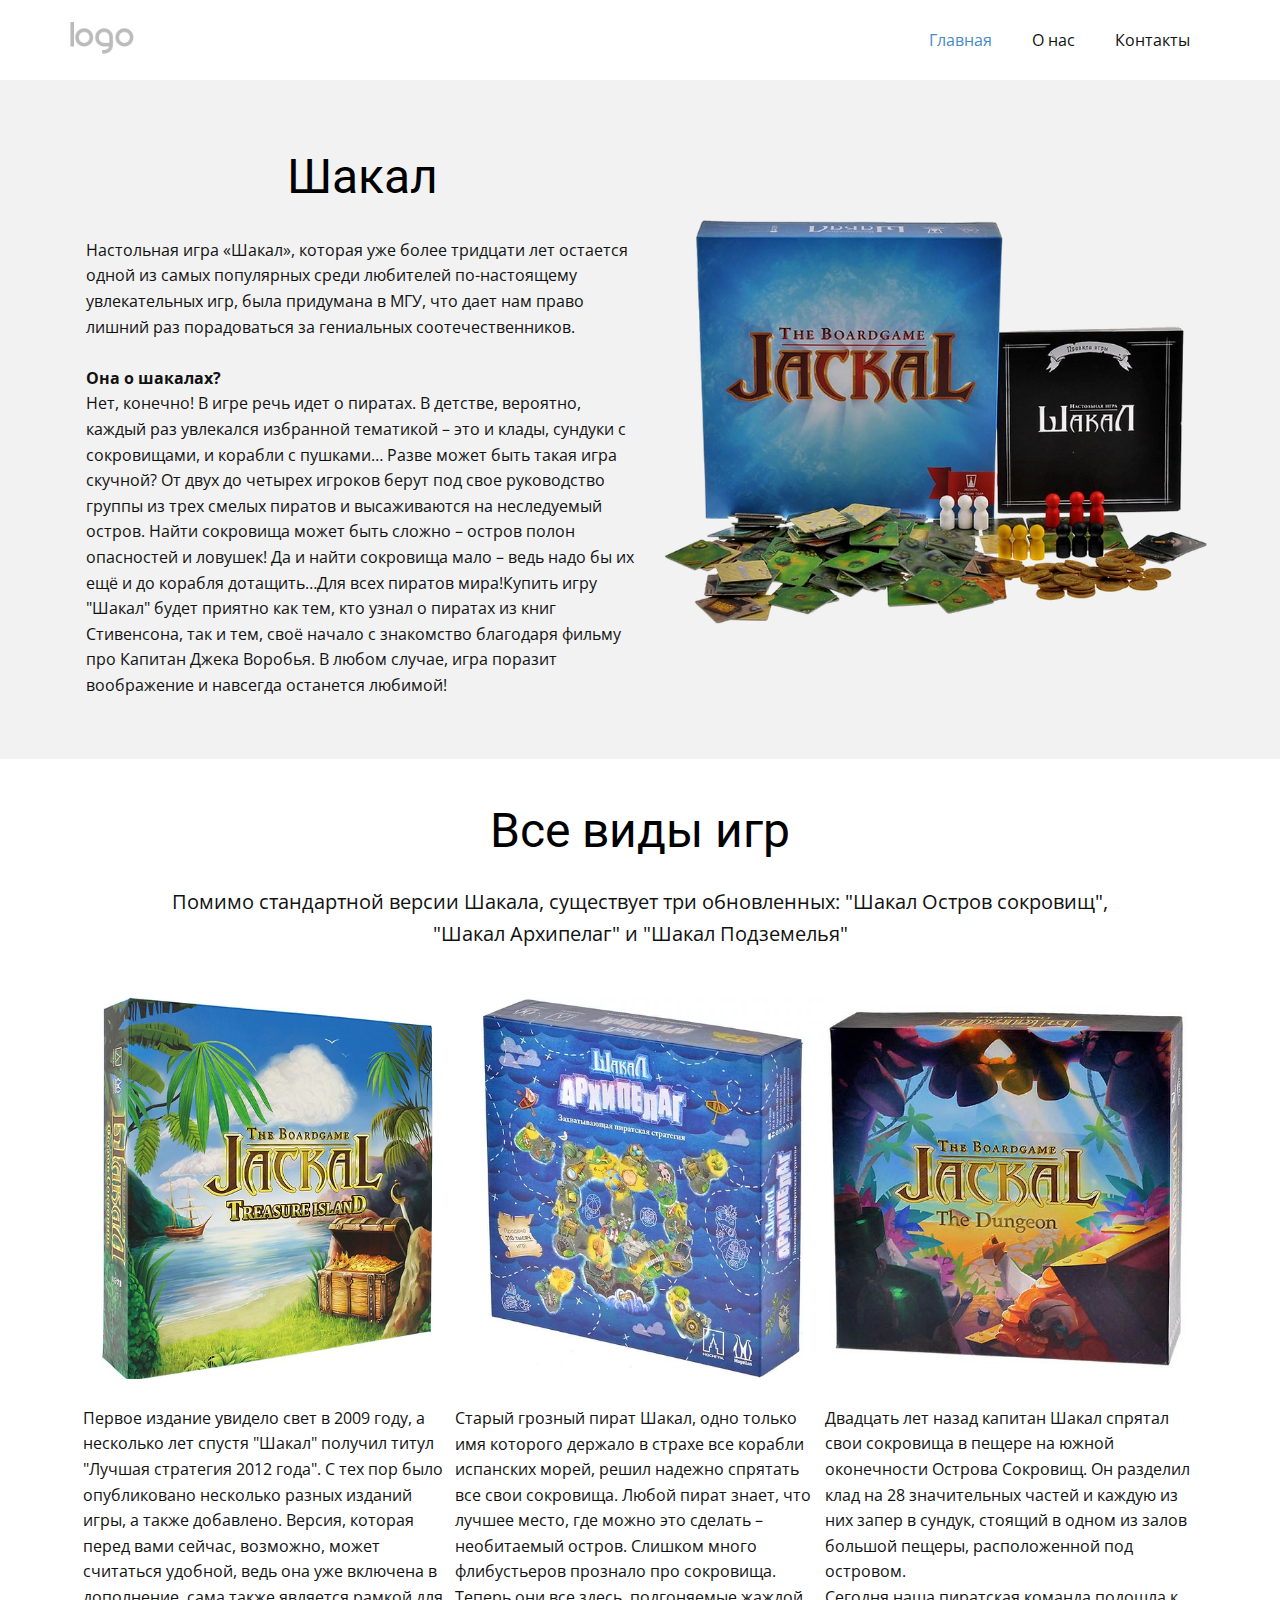
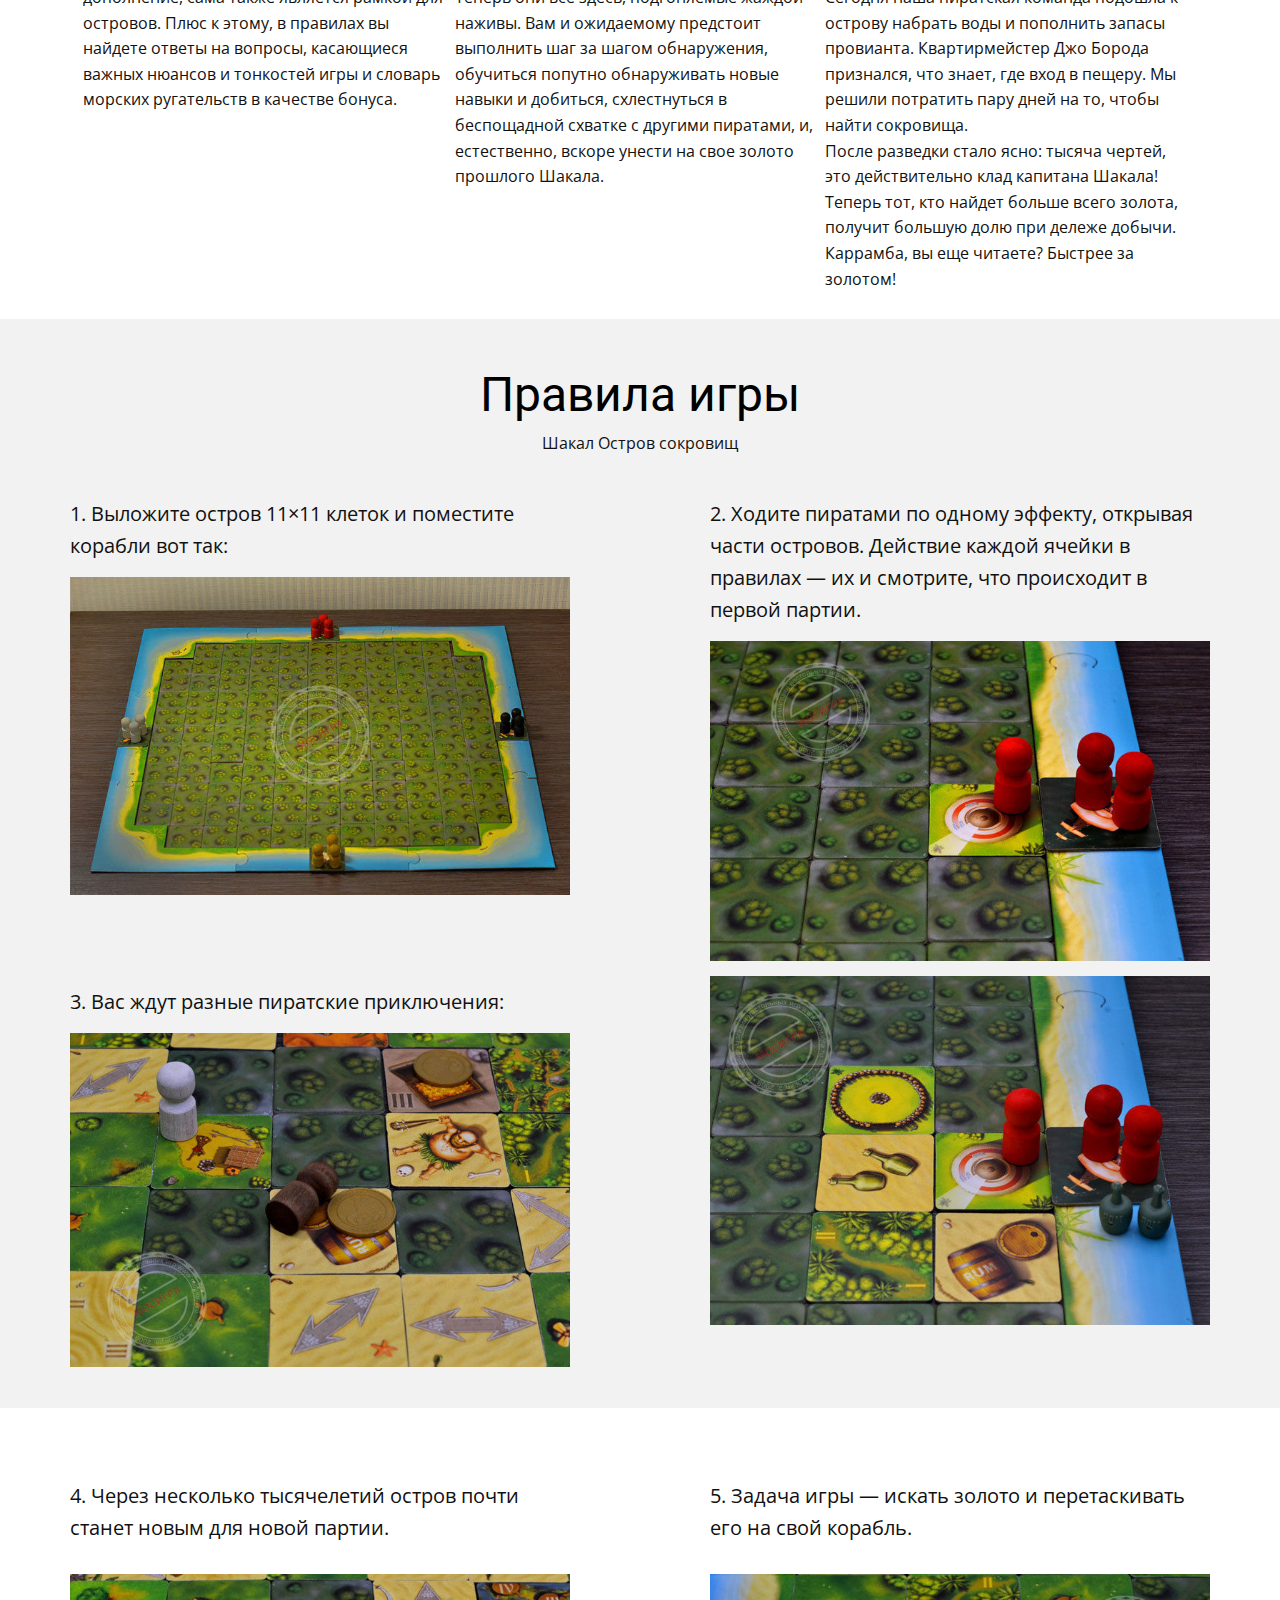
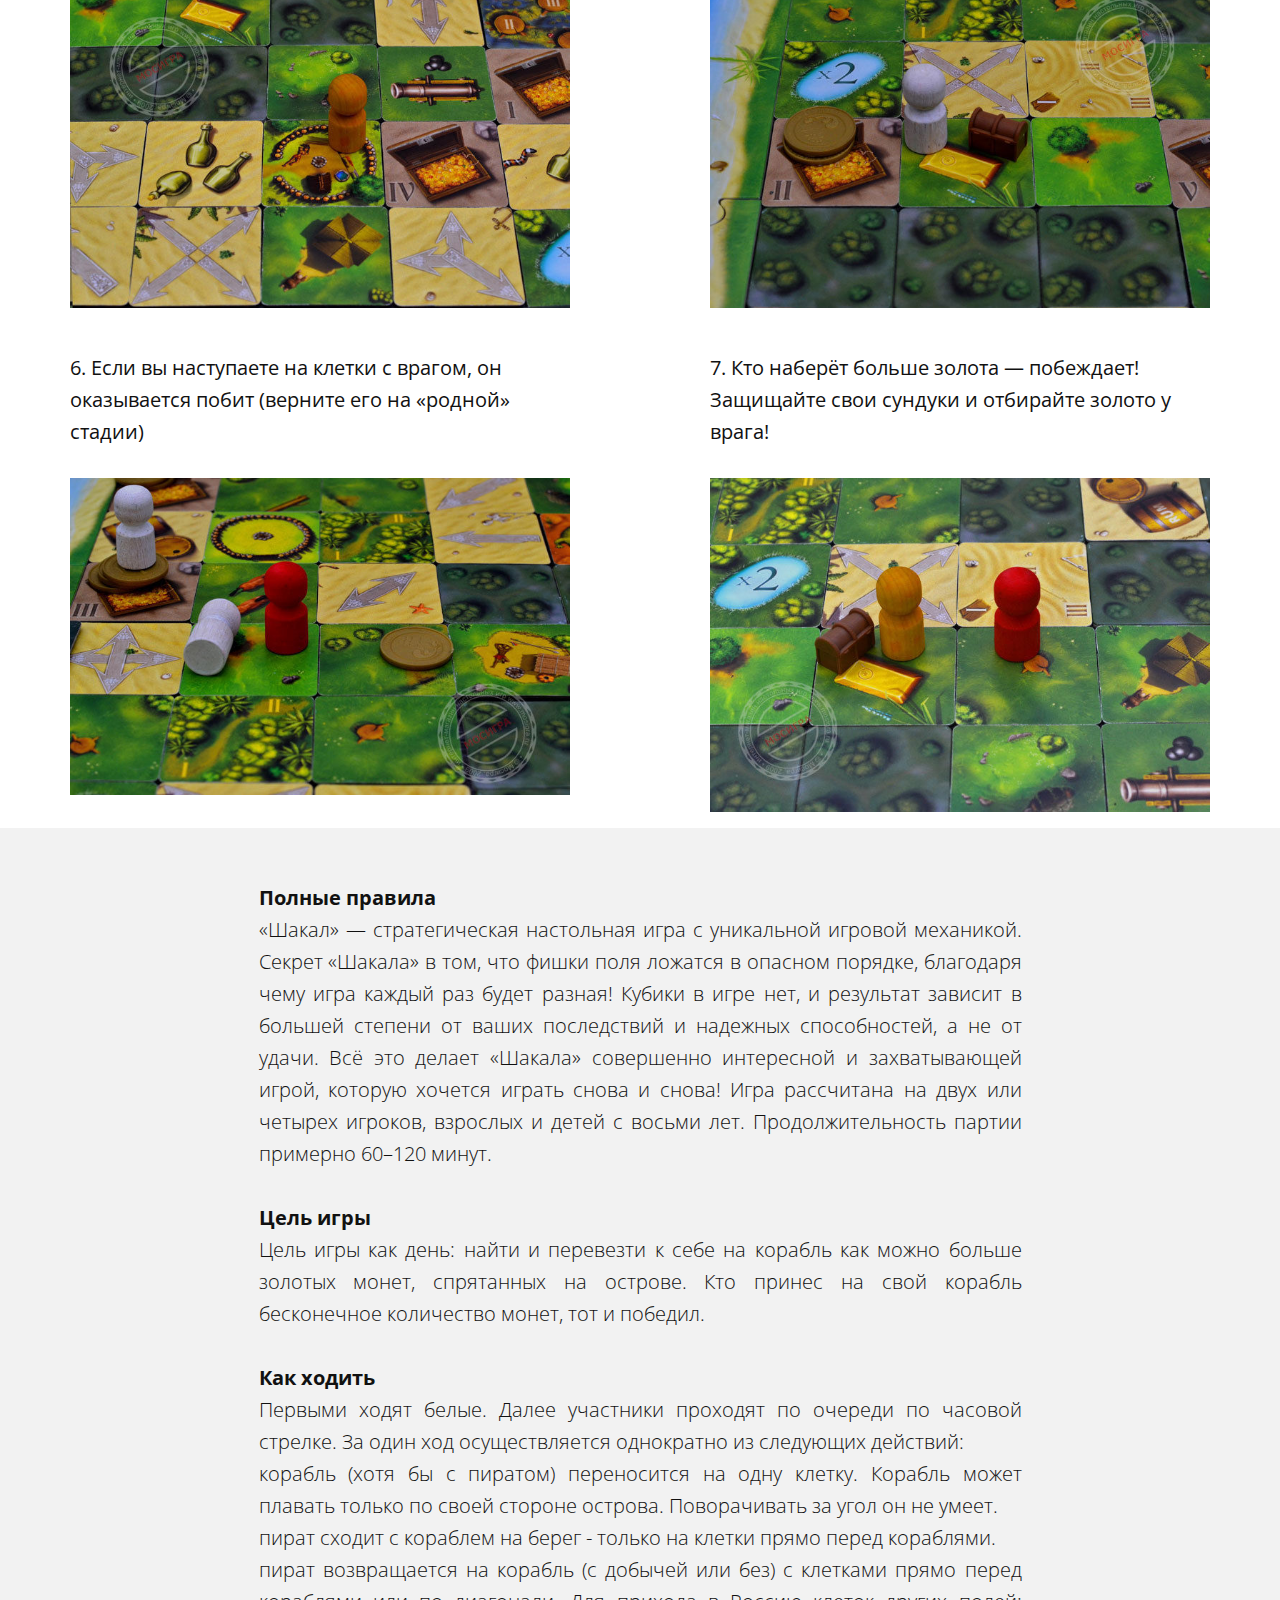
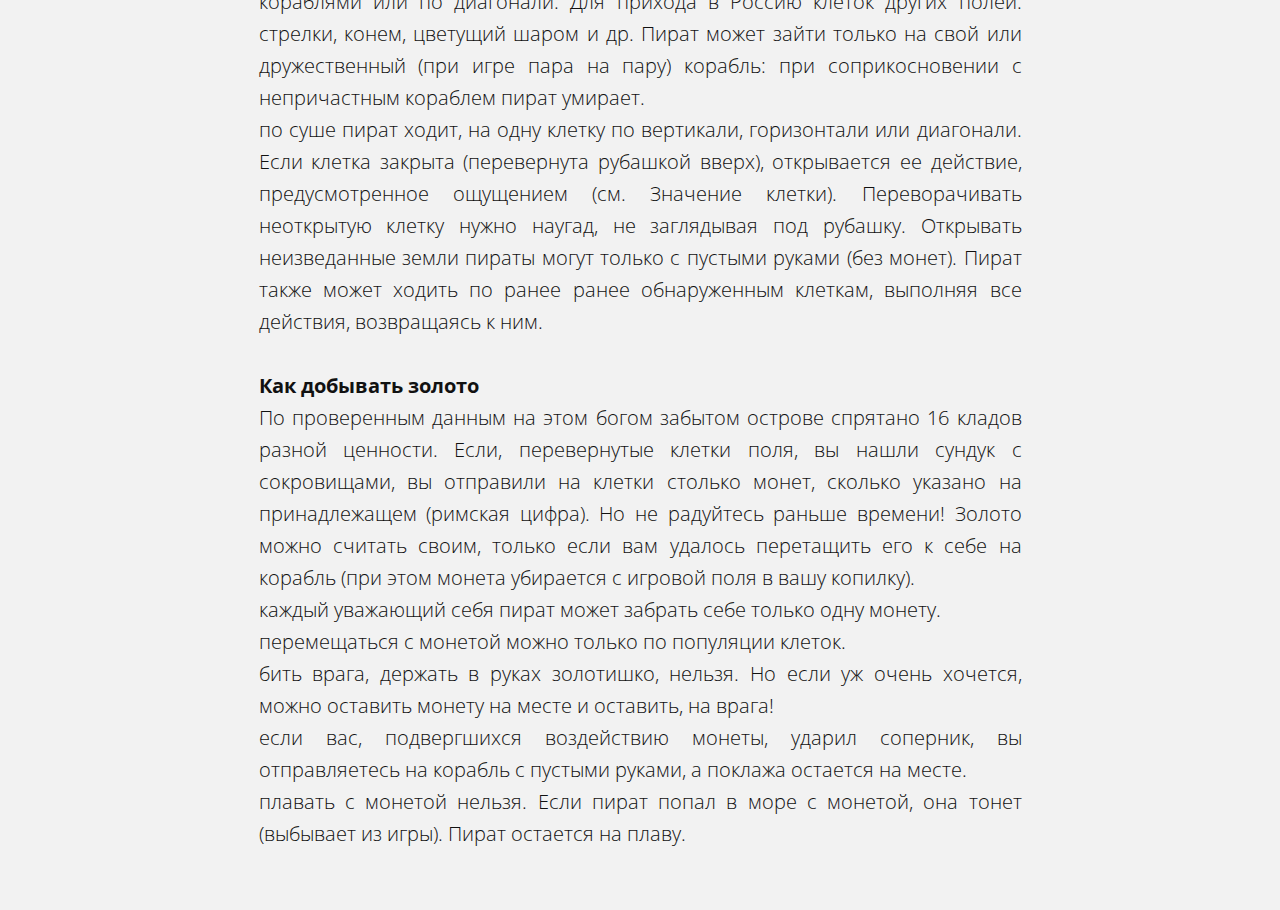
==== commit 39cf9e50: "Update index.html" ====
--- a/index.html
+++ b/index.html
@@ -634,50 +634,5 @@
         </p>
       </div>
     </section>
-    
-    
-    <footer class="u-align-center u-clearfix u-footer u-grey-80 u-footer" id="sec-e4d1"><div class="u-clearfix u-sheet u-sheet-1">
-        <p class="u-small-text u-text u-text-variant u-text-1">
-          <font style="vertical-align: inherit;">
-            <font style="vertical-align: inherit;">
-              <font style="vertical-align: inherit;">
-                <font style="vertical-align: inherit;">
-                  <font style="vertical-align: inherit;">
-                    <font style="vertical-align: inherit;">
-                      <font style="vertical-align: inherit;">
-                        <font style="vertical-align: inherit;">Пример текста. </font>
-                      </font>
-                    </font>
-                  </font>
-                </font>
-              </font>
-            </font>
-            <font style="vertical-align: inherit;">
-              <font style="vertical-align: inherit;">
-                <font style="vertical-align: inherit;">
-                  <font style="vertical-align: inherit;">
-                    <font style="vertical-align: inherit;">
-                      <font style="vertical-align: inherit;">
-                        <font style="vertical-align: inherit;">Нажмите, чтобы выбрать элемент "Текст".</font>
-                      </font>
-                    </font>
-                  </font>
-                </font>
-              </font>
-            </font>
-          </font>
-        </p>
-      </div></footer>
-    <section class="u-backlink u-clearfix u-grey-80">
-      <a class="u-link" href="https://nicepage.com/website-templates" target="_blank">
-        <span>Website Templates</span>
-      </a>
-      <p class="u-text">
-        <span>created with</span>
-      </p>
-      <a class="u-link" href="" target="_blank">
-        <span>Website Builder Software</span>
-      </a>. 
-    </section>
   </body>
-</html>+</html>
